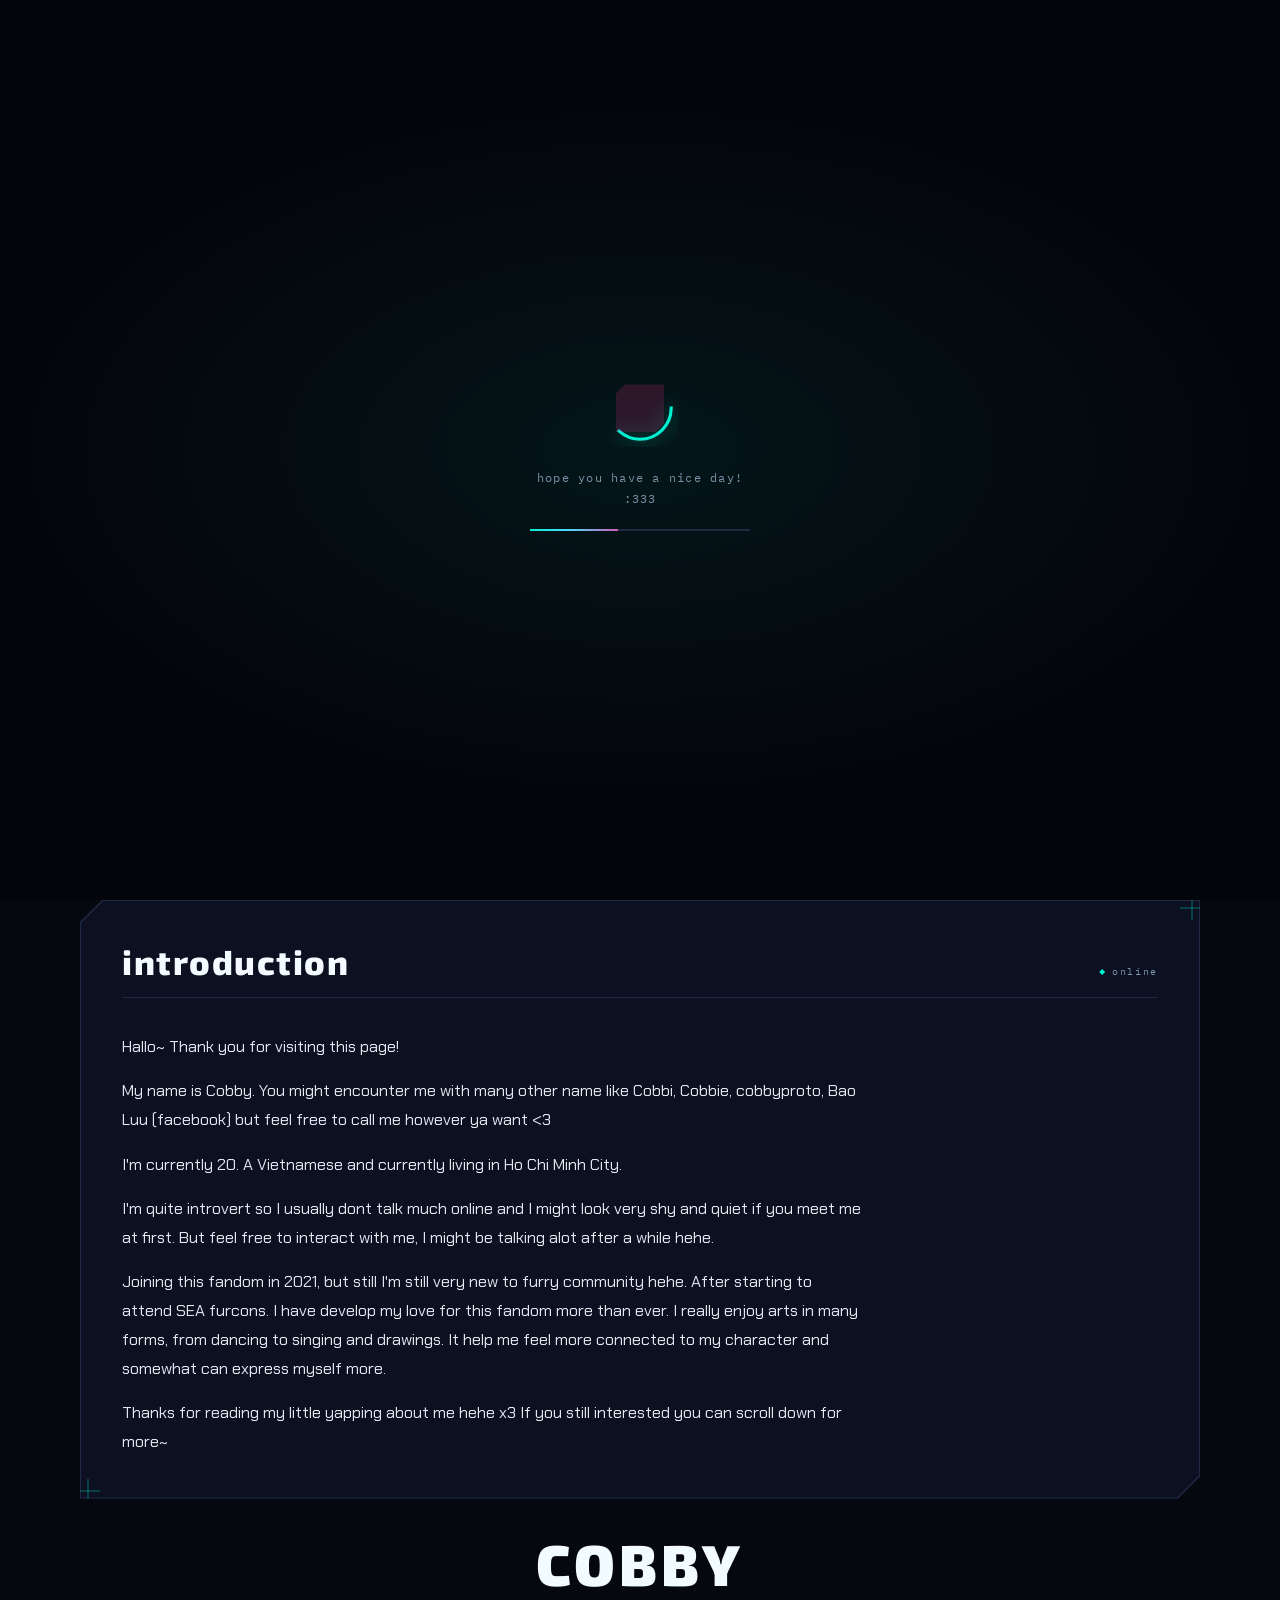
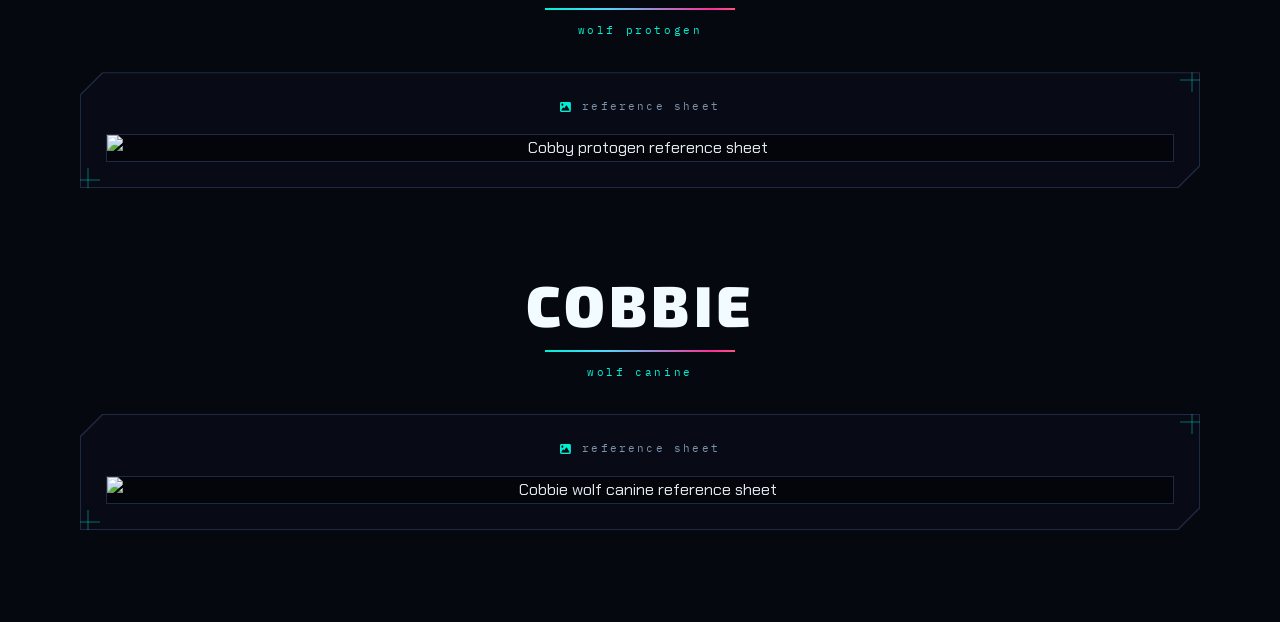
==== index.html @ 626ff36e "Remove character readout strips and animate name underline Co-Authored-By: Claude Sonnet 5 <noreply@" ====
<!DOCTYPE html>
<html lang="en">

<head>
    <meta name="referrer" content="no-referrer">
    <meta charset="UTF-8">
    <meta name="viewport" content="width=device-width, initial-scale=1.0">
    <title>Cobby's Intro Card~ :333</title>
    <meta name="description" content="Hawwwo~ Welcome to my introduction card, get to know me more through this Thank for ya time ✨">

    <!-- Open Graph Embed Meta Tags -->
    <meta property="og:title" content="Cobby's Intro Card~ :333">
    <meta property="og:description" content="Hawwwo~ Welcome to my introduction card, get to know me more through this Thank for ya time ✨">
    <meta property="og:image" content="https://iili.io/BrOsHWF.png">
    <meta property="og:type" content="website">
    <meta name="twitter:card" content="summary_large_image">
    <meta name="twitter:title" content="Cobby's Intro Card~ :333">
    <meta name="twitter:description" content="Hawwwo~ Welcome to my introduction card, get to know me more through this Thank for ya time ✨">
    <meta name="twitter:image" content="https://iili.io/BrOsHWF.png">
    <meta name="theme-color" content="#00f0d4">

    <!-- Favicon -->
    <link rel="icon" href="https://iili.io/BrOrpGj.png" type="image/png">

    <link rel="preconnect" href="https://fonts.googleapis.com">
    <link rel="preconnect" href="https://fonts.gstatic.com" crossorigin>
    <link href="https://fonts.googleapis.com/css2?family=Chakra+Petch:wght@400;500;600;700&family=Exo+2:wght@400;600;700;800;900&family=IBM+Plex+Mono:wght@400;500;600&display=swap"
        rel="stylesheet">

    <link rel="stylesheet" href="https://cdnjs.cloudflare.com/ajax/libs/font-awesome/6.4.0/css/all.min.css" media="print" onload="this.media='all'">
    <noscript><link rel="stylesheet" href="https://cdnjs.cloudflare.com/ajax/libs/font-awesome/6.4.0/css/all.min.css"></noscript>
    <link rel="stylesheet" href="./css/style.css">

    <script src="https://cdnjs.cloudflare.com/ajax/libs/gsap/3.12.2/gsap.min.js" defer></script>
    <script src="https://cdnjs.cloudflare.com/ajax/libs/gsap/3.12.2/ScrollTrigger.min.js" defer></script>
    <script src="https://cdn.jsdelivr.net/gh/studio-freight/lenis@1.0.29/bundled/lenis.min.js" defer></script>

    <link rel="dns-prefetch" href="https://i.postimg.cc">
    <link rel="dns-prefetch" href="https://iili.io">

    <link rel="preload" as="image" href="https://i.postimg.cc/nzgptKQ5/Kho-ng-Co-Tie-u-De-844-20260606005456.png" fetchpriority="high">

    <!-- The boot gate is a JS contract. Without JS, nothing may stay hidden. -->
    <noscript>
        <style>
            body.booting .hero-character-stage,
            body.booting .name-char,
            body.booting .ios-widget,
            body.booting .social-dock,
            body.booting .scroll-hint,
            body.booting .emitter {
                opacity: 1;
                visibility: visible;
            }

            .global-loader {
                display: none;
            }
        </style>
    </noscript>
</head>

<body class="lang-en booting">

    <div id="global-loader" class="global-loader">
        <div class="loader-ring">
            <svg viewBox="25 25 50 50" aria-hidden="true">
                <circle class="ring-path" cx="50" cy="50" r="20"></circle>
            </svg>
        </div>
        <p id="loader-message" class="loader-text">hewwo~ pwease wait while the site is loading~!</p>
        <div class="loader-bar" aria-hidden="true"><i></i></div>
    </div>

    <div id="special-greet-overlay" class="special-overlay hidden">
        <div class="g-blob gb1" aria-hidden="true"></div>
        <div class="g-blob gb2" aria-hidden="true"></div>
        <div id="card-anim-wrapper" class="card-animator">
            <div class="special-card hud">
                <div class="card-shine" aria-hidden="true"></div>
                <div class="special-content">
                    <i class="fas fa-fingerprint greet-icon" aria-hidden="true"></i>
                    <h3>welcome, vip</h3>
                    <p>private link detected~</p>
                    <p>opening something special just for you…</p>
                    <button id="close-greet" class="enter-btn" type="button">let me in</button>
                </div>
            </div>
        </div>
    </div>

    <div id="bg-slideshow" class="bg-slideshow" aria-hidden="true"></div>
    <div class="bg-overlay" aria-hidden="true"></div>
    <div class="projection-field" aria-hidden="true"></div>
    <div class="scan-sweep" aria-hidden="true"></div>

    <main class="main-wrapper">
        <header class="persistent-hero">
            <div class="hero-stage-container">

                <div class="hero-giant-bg">
                    <h1 class="giant-cobby-text" aria-label="Cobby">
                        <span class="name-char" aria-hidden="true">C</span><span class="name-char" aria-hidden="true">O</span><span class="name-char" aria-hidden="true">B</span><span class="name-char" aria-hidden="true">B</span><span class="name-char" aria-hidden="true">Y</span>
                    </h1>
                </div>

                <div class="hero-character-stage" role="button" tabindex="0" aria-label="Cobby — open full size"
                    onclick="openModal('https://i.postimg.cc/nzgptKQ5/Kho-ng-Co-Tie-u-De-844-20260606005456.png')">
                    <div class="emitter" aria-hidden="true">
                        <div class="emitter-cone"></div>
                        <div class="emitter-pool"></div>
                        <div class="emitter-rim"></div>
                    </div>
                    <img src="https://i.postimg.cc/nzgptKQ5/Kho-ng-Co-Tie-u-De-844-20260606005456.png"
                        alt="Cobby, a cyan and purple wolf protogen" class="hero-character-png">
                </div>

                <div class="ios-widget widget-left hud">
                    <div class="terminal-window-bar">
                        <div class="terminal-window-title">
                            <i class="fas fa-code terminal-icon" aria-hidden="true"></i>
                            <span>cobby.exe</span>
                        </div>
                        <div class="terminal-window-controls" aria-hidden="true">
                            <span class="term-control-btn term-min"><i class="fas fa-minus"></i></span>
                            <span class="term-control-btn term-max"><i class="fas fa-square"></i></span>
                            <span class="term-control-btn term-close"><i class="fas fa-xmark"></i></span>
                        </div>
                    </div>
                    <div class="terminal-window-content">
                        <p class="term-line">
                            <span class="term-prompt" aria-hidden="true">&gt;</span>
                            <span class="term-text" id="term-typed-1">20 | Male <br>🏳️‍🌈 | Vietnamese &amp; English <br>Fursuiter • Freelancer</span>
                            <span class="term-blinking-cursor" id="term-cursor-1" aria-hidden="true">█</span>
                        </p>
                    </div>
                </div>

                <div class="ios-widget widget-right hud">
                    <div class="spotify-bar-main">
                        <div class="vinyl-container">
                            <div class="vinyl-disc spinning no-art" id="spotify-vinyl">
                                <div class="vinyl-center-hole" aria-hidden="true"></div>
                                <img alt="" class="vinyl-cover" id="spotify-album-cover">
                            </div>
                        </div>

                        <div class="spotify-bar-content">
                            <div class="spotify-bar-top">
                                <div class="spotify-badge">
                                    <i class="fab fa-spotify spotify-green-icon" aria-hidden="true"></i>
                                    <span id="spotify-status-label">LISTENING TO</span>
                                </div>
                                <div class="equalizer-bars playing" id="spotify-equalizer" aria-hidden="true">
                                    <span></span><span></span><span></span><span></span>
                                </div>
                            </div>

                            <div class="spotify-track-info">
                                <div class="track-title" id="spotify-track-title">you</div>
                                <div class="track-artist" id="spotify-track-artist">hehe x3</div>
                            </div>
                        </div>
                    </div>

                    <div class="spotify-widget-footer">
                        <div class="spotify-progress-bar" role="progressbar" aria-label="track position" aria-valuemin="0" aria-valuemax="100" aria-valuenow="45">
                            <div class="spotify-progress-fill" id="spotify-progress-fill" style="width: 45%;"></div>
                        </div>
                        <div class="spotify-time">
                            <span id="spotify-current-time">1:24</span>
                            <span id="spotify-total-time">3:10</span>
                        </div>
                    </div>
                </div>

                <nav class="social-dock hud" aria-label="where to find cobby">
                    <span class="dock-label">find me</span>
                    <div class="social-links">
                        <a class="social-link sl-facebook" href="https://facebook.com/BasicallyCobby" target="_blank" rel="noopener" aria-label="Facebook">
                            <i class="fab fa-facebook-f" aria-hidden="true"></i>
                            <span class="social-tip">facebook</span>
                        </a>
                        <a class="social-link sl-x" href="https://x.com/ItsJacobUwU" target="_blank" rel="noopener" aria-label="Twitter / X">
                            <svg viewBox="0 0 24 24" fill="currentColor" aria-hidden="true">
                                <path d="M18.244 2.25h3.308l-7.227 8.26 8.502 11.24H16.17l-5.214-6.817L4.99 21.75H1.68l7.73-8.835L1.254 2.25H8.08l4.713 6.231zm-1.161 17.52h1.833L7.084 4.126H5.117z" />
                            </svg>
                            <span class="social-tip">twitter / x</span>
                        </a>
                        <a class="social-link sl-discord" href="https://discordapp.com/users/1119272682953900034" target="_blank" rel="noopener" aria-label="Discord">
                            <i class="fab fa-discord" aria-hidden="true"></i>
                            <span class="social-tip">discord</span>
                        </a>
                        <a class="social-link sl-telegram" href="http://t.me/cobbyproto" target="_blank" rel="noopener" aria-label="Telegram">
                            <i class="fab fa-telegram-plane" aria-hidden="true"></i>
                            <span class="social-tip">telegram</span>
                        </a>
                        <a class="social-link sl-bump" href="https://bumpmaps.com/p/pCcKXGLJptihL" target="_blank" rel="noopener" aria-label="Bump Maps">
                            <img src="https://static.amo.co/shared/images/app-icons/location/20250123-167x167.png" alt="" width="26" height="26">
                            <span class="social-tip">bump maps</span>
                        </a>
                        <a class="social-link sl-barq" href="https://barq.app/@cobbyproto" target="_blank" rel="noopener" aria-label="Barq">
                            <svg viewBox="0 0 408 360" fill="none" xmlns="http://www.w3.org/2000/svg" aria-hidden="true">
                                <path d="M384,47.6783738 L384,224.286416 C384,250.921324 362.438342,271.96479 336.001875,271.96479 L156.008906,271.96479 L64.5674717,330.067042 C47.9981251,342.14719 47.9981251,333.594447 47.9981251,323.799643 L47.9981251,271.96479 C21.5616577,271.96479 0,250.241284 0,224.286416 L0,47.6783738 C0,21.0434661 21.5616577,0 47.9981251,0 L335.986876,0 C363.075817,0 384,21.7235063 384,47.6783738 Z" fill="#FF6A00"></path>
                                <g transform="translate(24.500000, 98.586845)" fill="#FFFFFF">
                                    <path d="M40.7784855,35.4203822 C43.9079972,35.4203822 49.12385,29.7777778 49.12385,21.9065817 C49.12385,11.3800425 38.9766454,2.03892427 25.1309271,2.03892427 L0,2.03892427 L0,78.4748762 L32.6227884,78.4748762 C47.9384289,78.4748762 58.0856334,67.2370842 58.0856334,55.1457891 C58.0856334,43.6234961 48.9341826,35.4203822 40.7784855,35.4203822 Z M32.1012031,25.5576787 C32.1012031,29.4932767 28.7820241,31.6744515 24.3722576,31.6744515 L19.5357396,31.6744515 L19.5357396,19.6779901 L24.5145081,19.6779901 C28.8768577,19.6779901 32.1012031,21.8591649 32.1012031,25.5576787 Z M29.5406936,60.029724 L19.5357396,60.029724 L19.5357396,45.5201699 L29.6829441,45.5675867 C35.4203822,45.5675867 38.6447275,48.2703468 38.6447275,52.7275301 C38.6447275,57.7537155 34.1875442,60.029724 29.5406936,60.029724 Z"></path>
                                    <path d="M118.115357,78.4748762 L140.353857,78.4748762 L104.791224,1.0905874 L95.1656051,1.0905874 L59.6503892,78.4748762 L81.841472,78.4748762 L85.7296532,69.5605096 L114.274593,69.5605096 L118.115357,78.4748762 Z M92.1309271,54.7190375 L100.002123,36.6058033 L107.825902,54.7190375 L92.1309271,54.7190375 Z"></path>
                                    <path d="M212.56971,78.4748762 L192.085633,47.7961783 C199.577495,44.3821656 205.314933,36.4161359 205.314933,26.8853503 C205.314933,13.1818825 193.508139,2.03892427 177.007077,2.03892427 L147.987969,2.03892427 L148.082803,78.4748762 L168.377212,78.4748762 L168.377212,45.2830856 L188.813871,78.4748762 L212.56971,78.4748762 Z M168.282378,20.2944091 L176.580326,20.2944091 C180.847841,20.2944091 184.830856,23.2342534 184.830856,27.9759377 C184.830856,32.6702052 180.895258,35.7048832 176.580326,35.6574664 L168.282378,35.6100495 L168.282378,20.2944091 Z"></path>
                                    <path d="M300.765039,75.2031139 C294.600849,75.0608634 288.484076,74.3021939 283.268224,73.069356 C293.794763,65.9094126 300.480538,54.1500354 300.480538,40.3517339 C300.480538,17.4019816 282.27247,0 258.516631,0 C234.760793,0 216.552725,17.4019816 216.552725,40.3517339 C216.552725,63.1118188 234.713376,80.4189667 258.469214,80.4189667 C260.413305,80.4189667 262.309979,80.3241331 264.206653,80.0870488 C271.129512,86.5831564 279.996461,92.2731776 293.84218,93.2689314 L300.765039,75.2031139 Z M237.084218,40.2094834 C237.084218,28.4026893 246.377919,19.2986553 258.516631,19.2986553 C270.655343,19.2986553 279.949045,28.4026893 279.949045,40.2094834 C279.949045,51.9688606 270.655343,61.0254777 258.516631,61.0254777 C246.377919,61.0254777 237.084218,51.9688606 237.084218,40.2094834 Z"></path>
                                    <path d="M314.705591,51.7791932 L331.53857,51.7791932 L334.810333,2.03892427 L311.291578,2.03892427 L314.705591,51.7791932 Z M323.145789,81.1776362 C329.59448,81.1776362 335,76.3411182 335,70.2243454 C335,64.2024062 329.59448,59.0339703 323.050955,59.0339703 C316.697098,59.0339703 311.291578,63.9179052 311.291578,69.9872611 C311.291578,76.1988677 316.649682,81.1776362 323.145789,81.1776362 Z"></path>
                                </g>
                            </svg>
                            <span class="social-tip">barq</span>
                        </a>
                        <a class="social-link sl-tiktok" href="https://www.tiktok.com/@cobbyproto" target="_blank" rel="noopener" aria-label="TikTok">
                            <i class="fab fa-tiktok" aria-hidden="true"></i>
                            <span class="social-tip">tiktok</span>
                        </a>
                    </div>
                </nav>
            </div>

            <div class="scroll-hint" aria-hidden="true"><i class="fas fa-chevron-down"></i></div>
        </header>

        <div class="content-container">

            <section id="view-profile" class="view-section active">

                <div class="game-panel hud">
                    <div class="dashboard-header">
                        <h2>
                            <span lang="en">INTRODUCTION</span>
                            <span lang="vi">GIỚI THIỆU BẢN THÂN</span>
                        </h2>
                        <div class="status-indicator">
                            <span class="dot" aria-hidden="true"></span> online
                        </div>
                    </div>

                    <div class="db-info-full">
                        <div lang="en" class="bio-desc">
                            <p>Hallo~ Thank you for visiting this page!</p>
                            <p>My name is Cobby. You might encounter me with many other name like Cobbi, Cobbie, cobbyproto, Bao Luu (facebook) but feel free to call me however ya want &lt;3</p>
                            <p>I'm currently 20. A Vietnamese and currently living in Ho Chi Minh City.</p>
                            <p>I'm quite introvert so I usually dont talk much online and I might look very shy and quiet if you meet me at first. But feel free to interact with me, I might be talking alot after a while hehe.</p>
                            <p>Joining this fandom in 2021, but still I'm still very new to furry community hehe. After starting to attend SEA furcons. I have develop my love for this fandom more than ever. I really enjoy arts in many forms, from dancing to singing and drawings. It help me feel more connected to my character and somewhat can express myself more.</p>
                            <p>Thanks for reading my little yapping about me hehe x3 If you still interested you can scroll down for more~</p>
                        </div>
                        <div lang="vi" class="bio-desc">
                            <p>Chào mừng bạn tới với trang giới thiệu của mình nha~</p>
                            <p>Bạn có thể gọi mình là Cobby hoặc những cái tên khác như Cobbi, Cobbie, Cubbi, bla bla thậm chí tên facebook cũng được nè.</p>
                            <p>Mình đang 20 mà đang học tập và làm việc tại TP. Hồ Chí Minh</p>
                            <p>Mình hơi hướng nội nên thường mình sẽ khá ít nói và khi ngoài đời sẽ hơi im lặng và ngại nếu lần dầu gặp. Nhưng cứ thoải mái bắt chuyện với mình nha. Biết đâu mình sẽ nói siu nhiều sau khi than thì seo hehe.</p>
                            <p>Mình vào fandom hồi 2021, và active tới bây giờ nhưng vẫn còn nhiều thứ mới mẻ. Sau khi được đi đây đó gặp bạn bè, phần nào Cobby đã động long cái fandom nì nhiều hơn. Ngoài ra Cobby cũng rất yêu thích nghệ thuật, từ nhảy nhót, ca hát tới tranh vẽ. Vì nó 1 phần giúp Cobby kết nối với chính đứa con của mình và ngoài ra còn giúp bản thân bung lụa với những điều khum dám làm nữa x3</p>
                            <p>Cảm ơn vì đã đọc bài tâm sự mỏng nì của mình nè x3 Nếu bạn còn muốn biết rõ hơn thì có thể kéo xuống dưới nha~</p>
                        </div>
                    </div>
                </div>

                <div id="tabs-container">

                    <!-- FURSONA -->
                    <div id="tab-fursona" class="tab-content active" role="tabpanel" aria-labelledby="tab-btn-fursona">

                        <div class="showcase-title-row">
                            <h3 class="char-name">COBBY</h3>
                            <p class="char-kind">WOLF PROTOGEN</p>
                        </div>

                        <div class="refsheet-container hud">
                            <p class="refsheet-head"><i class="fas fa-image" aria-hidden="true"></i> REFERENCE SHEET</p>
                            <div class="refsheet-wrapper" role="button" tabindex="0" aria-label="Cobby reference sheet — open full size"
                                onclick="openModal('https://i.postimg.cc/BnHShPTS/Cobby-ref-(1).png')">
                                <img src="https://i.postimg.cc/BnHShPTS/Cobby-ref-(1).png" alt="Cobby protogen reference sheet" class="refsheet-image" loading="lazy" decoding="async">
                                <span class="refsheet-overlay" aria-hidden="true">
                                    <span class="refsheet-zoom-icon">
                                        <i class="fas fa-search-plus"></i>
                                        click for full size
                                    </span>
                                </span>
                            </div>
                        </div>

                        <div class="showcase-title-row">
                            <h3 class="char-name">COBBIE</h3>
                            <p class="char-kind">WOLF CANINE</p>
                        </div>

                        <div class="refsheet-container hud">
                            <p class="refsheet-head"><i class="fas fa-image" aria-hidden="true"></i> REFERENCE SHEET</p>
                            <div class="refsheet-wrapper" role="button" tabindex="0" aria-label="Cobbie reference sheet — open full size"
                                onclick="openModal('https://i.postimg.cc/SxCSZY6J/Cobbie-Refsheet-Template-(1).png')">
                                <img src="https://i.postimg.cc/SxCSZY6J/Cobbie-Refsheet-Template-(1).png" alt="Cobbie wolf canine reference sheet" class="refsheet-image" loading="lazy" decoding="async">
                                <span class="refsheet-overlay" aria-hidden="true">
                                    <span class="refsheet-zoom-icon">
                                        <i class="fas fa-search-plus"></i>
                                        click for full size
                                    </span>
                                </span>
                            </div>
                        </div>

                    </div>

                    <!-- GALLERY -->
                    <div id="tab-gallery" class="tab-content" role="tabpanel" aria-labelledby="tab-btn-gallery">
                        <div class="gallery-frame-wrap hud">
                            <iframe src="gallery/index.html" class="gallery-iframe" loading="lazy" title="Cobby's art gallery"></iframe>
                        </div>
                    </div>

                    <!-- GAMING -->
                    <div id="tab-gaming" class="tab-content" role="tabpanel" aria-labelledby="tab-btn-gaming">
                        <div class="game-panel hud">
                            <div class="dashboard-header">
                                <h2>GAME ACCOUNTS</h2>
                                <div class="status-indicator is-magenta">
                                    <span class="dot" aria-hidden="true"></span> gaming
                                </div>
                            </div>

                            <div class="game-accounts-grid">

                                <div class="game-account-row">
                                    <span class="game-icon-wrap gi-vrchat"><i class="fas fa-vr-cardboard" aria-hidden="true"></i></span>
                                    <span class="game-info">
                                        <span class="game-label">VRChat</span>
                                        <span class="game-id">JacobUwU</span>
                                    </span>
                                    <button class="copy-game-btn" type="button" onclick="copyGameUsername('JacobUwU', this)" aria-label="Copy VRChat username">
                                        <i class="far fa-copy" aria-hidden="true"></i>
                                    </button>
                                </div>

                                <div class="game-account-row">
                                    <span class="game-icon-wrap gi-riot"><i class="fas fa-chess-knight" aria-hidden="true"></i></span>
                                    <span class="game-info">
                                        <span class="game-label">League of Legends / TFT (VN)</span>
                                        <span class="game-id">Cobbi<span class="tag-hash">#GRRR</span></span>
                                    </span>
                                    <button class="copy-game-btn" type="button" onclick="copyGameUsername('Cobbi#GRRR', this)" aria-label="Copy League of Legends username">
                                        <i class="far fa-copy" aria-hidden="true"></i>
                                    </button>
                                </div>

                                <div class="game-account-row">
                                    <span class="game-icon-wrap gi-valorant"><i class="fas fa-crosshairs" aria-hidden="true"></i></span>
                                    <span class="game-info">
                                        <span class="game-label">Valorant</span>
                                        <span class="game-id">Con Cobbi Báo<span class="tag-hash">#PROOT</span></span>
                                    </span>
                                    <button class="copy-game-btn" type="button" onclick="copyGameUsername('Con Cobbi Báo#PROOT', this)" aria-label="Copy Valorant username">
                                        <i class="far fa-copy" aria-hidden="true"></i>
                                    </button>
                                </div>

                                <div class="game-account-row">
                                    <span class="game-icon-wrap gi-roblox"><i class="fas fa-cube" aria-hidden="true"></i></span>
                                    <span class="game-info">
                                        <span class="game-label">Roblox</span>
                                        <span class="game-id">CobbyProto</span>
                                    </span>
                                    <button class="copy-game-btn" type="button" onclick="copyGameUsername('CobbyProto', this)" aria-label="Copy Roblox username">
                                        <i class="far fa-copy" aria-hidden="true"></i>
                                    </button>
                                </div>

                                <div class="game-account-row">
                                    <a href="https://steamcommunity.com/id/BasicallyJacob/" target="_blank" rel="noopener" class="game-account-link">
                                        <span class="game-icon-wrap gi-steam"><i class="fab fa-steam" aria-hidden="true"></i></span>
                                        <span class="game-info">
                                            <span class="game-label">Steam</span>
                                            <span class="game-id">Cobby <i class="fas fa-external-link-alt" aria-hidden="true"></i></span>
                                        </span>
                                    </a>
                                </div>

                                <div class="game-account-row pong-easter-row">
                                    <canvas id="pong-canvas" role="img" aria-label="a tiny game of pong, playing itself"></canvas>
                                </div>
                            </div>
                        </div>
                    </div>

                    <!-- TRAVEL -->
                    <div id="tab-travel" class="tab-content" role="tabpanel" aria-labelledby="tab-btn-travel">
                        <div class="roadmap-timeline">

                            <div class="roadmap-year-divider"><span>2026</span></div>

                            <div class="roadmap-item upcoming">
                                <div class="roadmap-marker" aria-hidden="true"><i class="fas fa-map-marker-alt"></i></div>
                                <div class="roadmap-content">
                                    <div class="event-header">
                                        <h4 class="event-name">FURUM 2026</h4>
                                        <span class="event-tag">Planned</span>
                                    </div>
                                    <p class="event-meta">
                                        <i class="far fa-calendar-alt" aria-hidden="true"></i> 11-13 Dec 2026
                                        <span class="meta-separator" aria-hidden="true">·</span>
                                        <i class="fas fa-map-marker-alt" aria-hidden="true"></i> Petaling Jaya, Malaysia
                                        <img src="https://flagcdn.com/w20/my.png" alt="" class="flag">
                                    </p>
                                </div>
                            </div>

                            <div class="roadmap-item upcoming">
                                <div class="roadmap-marker" aria-hidden="true"><i class="fas fa-map-marker-alt"></i></div>
                                <div class="roadmap-content">
                                    <div class="event-header">
                                        <h4 class="event-name">FurGIV 2026</h4>
                                        <span class="event-tag">Planned</span>
                                    </div>
                                    <p class="event-meta">
                                        <i class="far fa-calendar-alt" aria-hidden="true"></i> 19 Sep 2026
                                        <span class="meta-separator" aria-hidden="true">·</span>
                                        <i class="fas fa-map-marker-alt" aria-hidden="true"></i> Hanoi, Vietnam
                                        <img src="https://flagcdn.com/w20/vn.png" alt="" class="flag">
                                    </p>
                                </div>
                            </div>

                            <div class="roadmap-item upcoming">
                                <div class="roadmap-marker" aria-hidden="true"><i class="fas fa-map-marker-alt"></i></div>
                                <div class="roadmap-content">
                                    <div class="event-header">
                                        <h4 class="event-name">FUVE 2026</h4>
                                        <span class="event-tag tag-next">Going next</span>
                                    </div>
                                    <p class="event-meta">
                                        <i class="far fa-calendar-alt" aria-hidden="true"></i> 15 Aug 2026
                                        <span class="meta-separator" aria-hidden="true">·</span>
                                        <i class="fas fa-map-marker-alt" aria-hidden="true"></i> Ho Chi Minh City, Vietnam
                                        <img src="https://flagcdn.com/w20/vn.png" alt="" class="flag">
                                    </p>
                                </div>
                            </div>

                            <div class="roadmap-item past left-side">
                                <div class="roadmap-marker" aria-hidden="true"><i class="fas fa-map-marker-alt"></i></div>
                                <div class="roadmap-content">
                                    <div class="event-header">
                                        <h4 class="event-name">SiamPaws 2026</h4>
                                    </div>
                                    <p class="event-meta">
                                        <i class="far fa-calendar-alt" aria-hidden="true"></i> 6-7 Jun 2026
                                        <span class="meta-separator" aria-hidden="true">·</span>
                                        <i class="fas fa-map-marker-alt" aria-hidden="true"></i> Bangkok, Thailand
                                        <img src="https://flagcdn.com/w20/th.png" alt="" class="flag">
                                    </p>
                                    <img src="https://i.postimg.cc/dkd4Bw7k/photo-2026-06-21-12-47-49.jpg" class="event-photo" alt="Cobby at SiamPaws 2026" loading="lazy" decoding="async">
                                </div>
                            </div>

                            <div class="roadmap-year-divider"><span>2025</span></div>

                            <div class="roadmap-item past right-side">
                                <div class="roadmap-marker" aria-hidden="true"><i class="fas fa-map-marker-alt"></i></div>
                                <div class="roadmap-content">
                                    <div class="event-header">
                                        <h4 class="event-name">FurGIV 2025</h4>
                                    </div>
                                    <p class="event-meta">
                                        <i class="far fa-calendar-alt" aria-hidden="true"></i> 20 Sep 2025
                                        <span class="meta-separator" aria-hidden="true">·</span>
                                        <i class="fas fa-map-marker-alt" aria-hidden="true"></i> Hanoi, Vietnam
                                        <img src="https://flagcdn.com/w20/vn.png" alt="" class="flag">
                                    </p>
                                    <img src="https://i.postimg.cc/jwNZXtWL/MAY3730.jpg" class="event-photo" alt="Cobby at FurGIV 2025" loading="lazy" decoding="async">
                                </div>
                            </div>

                            <div class="roadmap-item past left-side">
                                <div class="roadmap-marker" aria-hidden="true"><i class="fas fa-map-marker-alt"></i></div>
                                <div class="roadmap-content">
                                    <div class="event-header">
                                        <h4 class="event-name">FUVE 2025</h4>
                                    </div>
                                    <p class="event-meta">
                                        <i class="far fa-calendar-alt" aria-hidden="true"></i> 2 Aug 2025
                                        <span class="meta-separator" aria-hidden="true">·</span>
                                        <i class="fas fa-map-marker-alt" aria-hidden="true"></i> Ho Chi Minh City, Vietnam
                                        <img src="https://flagcdn.com/w20/vn.png" alt="" class="flag">
                                    </p>
                                    <img src="https://i.postimg.cc/V60pL867/FB-IMG-1754213814117.jpg" class="event-photo" alt="Cobby at FUVE 2025" loading="lazy" decoding="async">
                                </div>
                            </div>

                            <div class="roadmap-item past right-side">
                                <div class="roadmap-marker" aria-hidden="true"><i class="fas fa-map-marker-alt"></i></div>
                                <div class="roadmap-content">
                                    <div class="event-header">
                                        <h4 class="event-name">Thaitails 2025</h4>
                                    </div>
                                    <p class="event-meta">
                                        <i class="far fa-calendar-alt" aria-hidden="true"></i> 22-23 Mar 2025
                                        <span class="meta-separator" aria-hidden="true">·</span>
                                        <i class="fas fa-map-marker-alt" aria-hidden="true"></i> Nothaburi, Thailand
                                        <img src="https://flagcdn.com/w20/th.png" alt="" class="flag">
                                    </p>
                                    <img src="https://i.postimg.cc/YGgb3M44/FB-IMG-1743880859480.jpg" class="event-photo" alt="Cobby at Thaitails 2025" loading="lazy" decoding="async">
                                </div>
                            </div>

                            <div class="roadmap-year-divider"><span>2024</span></div>

                            <div class="roadmap-item past left-side">
                                <div class="roadmap-marker" aria-hidden="true"><i class="fas fa-map-marker-alt"></i></div>
                                <div class="roadmap-content">
                                    <div class="event-header">
                                        <h4 class="event-name">FUVE 2024</h4>
                                    </div>
                                    <p class="event-meta">
                                        <i class="far fa-calendar-alt" aria-hidden="true"></i> 18 Aug 2024
                                        <span class="meta-separator" aria-hidden="true">·</span>
                                        <i class="fas fa-map-marker-alt" aria-hidden="true"></i> Ho Chi Minh City, Vietnam
                                        <img src="https://flagcdn.com/w20/vn.png" alt="" class="flag">
                                    </p>
                                    <img src="https://i.postimg.cc/0MmcfP6w/132.jpg" class="event-photo" alt="Cobby at FUVE 2024" loading="lazy" decoding="async">
                                </div>
                            </div>

                            <div class="roadmap-year-divider"><span>2023</span></div>

                            <div class="roadmap-item past right-side">
                                <div class="roadmap-marker" aria-hidden="true"><i class="fas fa-map-marker-alt"></i></div>
                                <div class="roadmap-content">
                                    <div class="event-header">
                                        <h4 class="event-name">FUVE 2023</h4>
                                    </div>
                                    <p class="event-meta">
                                        <i class="far fa-calendar-alt" aria-hidden="true"></i> 15 Oct 2023
                                        <span class="meta-separator" aria-hidden="true">·</span>
                                        <i class="fas fa-map-marker-alt" aria-hidden="true"></i> Ho Chi Minh City, Vietnam
                                        <img src="https://flagcdn.com/w20/vn.png" alt="" class="flag">
                                    </p>
                                </div>
                            </div>

                        </div>
                    </div>
                </div>

            </section>
        </div>
    </main>

    <nav class="dock hud" id="tab-dock" aria-label="card sections">
        <div class="dock-rail" role="tablist">
            <button class="dock-btn active" type="button" role="tab" id="tab-btn-fursona" aria-controls="tab-fursona" aria-selected="true" onclick="switchTab('fursona')">
                <i class="fas fa-paw" aria-hidden="true"></i> Fursona
            </button>
            <button class="dock-btn" type="button" role="tab" id="tab-btn-gallery" aria-controls="tab-gallery" aria-selected="false" tabindex="-1" onclick="switchTab('gallery')">
                <i class="fas fa-image" aria-hidden="true"></i> Gallery
            </button>
            <button class="dock-btn" type="button" role="tab" id="tab-btn-gaming" aria-controls="tab-gaming" aria-selected="false" tabindex="-1" onclick="switchTab('gaming')">
                <i class="fas fa-gamepad" aria-hidden="true"></i> Gaming
            </button>
            <button class="dock-btn" type="button" role="tab" id="tab-btn-travel" aria-controls="tab-travel" aria-selected="false" tabindex="-1" onclick="switchTab('travel')">
                <i class="fas fa-plane" aria-hidden="true"></i> Travel Plan
            </button>
        </div>
    </nav>

    <div class="modal" id="artModal" onclick="closeModal()" role="dialog" aria-modal="true" aria-labelledby="modal-hint">
        <p class="sr-only" id="modal-hint">artwork preview — click anywhere or press escape to close</p>
        <div class="modal-loader" aria-hidden="true"><i class="fas fa-spinner fa-spin"></i></div>
        <img id="modalImg" src="" alt="Artwork preview">
    </div>

    <button class="lang-chip hud" type="button" id="lang-toggle" onclick="toggleLang()" aria-label="Switch language to Vietnamese">
        <span class="lang-flag" aria-hidden="true">
            <span class="lang-btn" id="lang-btn">
                <span class="lang-face lang-front"><img src="https://flagcdn.com/w80/us.png" alt="" width="30" height="30"></span>
                <span class="lang-face lang-back"><img src="https://flagcdn.com/w80/vn.png" alt="" width="30" height="30"></span>
            </span>
        </span>
        <span class="lang-code" id="lang-code">en</span>
    </button>

    <script src="./js/main.js"></script>
</body>

</html>
---- css/style.css ----
@charset "UTF-8";
/* =============================================================================
   COBBY — Protogen Technical Dossier
   A holographic projection surface. Panels are lit, not lifted: no drop
   shadows, no glass, no gradient text. The only elevation is a 1px edge.
   ========================================================================== */

/* -----------------------------------------------------------------------------
   0. Registered properties
   -------------------------------------------------------------------------- */
@property --aberr {
    syntax: "<length>";
    inherits: true;
    initial-value: 0.03em;
}

/* -----------------------------------------------------------------------------
   1. Tokens
   -------------------------------------------------------------------------- */
:root {
    color-scheme: dark;

    /* Typefaces — Exo 2 / Chakra Petch / IBM Plex Mono all ship a vietnamese subset */
    --display: "Exo 2", "Segoe UI", system-ui, sans-serif;
    --ui: "Chakra Petch", "Segoe UI", system-ui, sans-serif;
    --mono: "IBM Plex Mono", ui-monospace, "Cascadia Mono", monospace;

    /* Ground and surfaces */
    --void: #06080f;
    --void-deep: #04050b;
    --surface: #0c1020;
    --surface-sunk: #080b16;
    --surface-raised: #121a2e;

    /* Edges — the only elevation declaration in the system */
    --edge: #1e2a44;
    --edge-soft: #16203a;
    --edge-lit: rgba(0, 240, 212, 0.5);

    /* Holographic palette */
    --holo-1: #00f0d4;          /* cyan-mint — primary */
    --holo-2: #ff2d95;          /* iridescent magenta — secondary */
    --holo-3: #ffc940;          /* warm gold — tertiary */
    --holo-1-rgb: 0, 240, 212;
    --holo-2-rgb: 255, 45, 149;
    --holo-3-rgb: 255, 201, 64;

    /* Multi-stop holographic gradient — the shimmer material */
    --holo: linear-gradient(100deg,
            #00f0d4 0%, #4fd8ff 16%, #ff2d95 44%, #ffc940 70%, #00f0d4 100%);

    /* Text.
       --muted is lifted off the brief's #6b7a90 because that value lands at
       4.38:1 on --surface and fails the 4.5:1 body-text floor. #6b7a90 survives
       as --faint, for large text and non-essential chrome where 3:1 applies. */
    --text: #e0e8f0;
    --text-bright: #f2fbff;
    --muted: #7b93a8;
    --faint: #6b7a90;

    /* Chamfers */
    --c-xs: 6px;
    --c-sm: 10px;
    --c-md: 14px;
    --c-lg: 22px;

    /* Rhythm */
    --gap-1: 6px;
    --gap-2: 12px;
    --gap-3: 20px;
    --gap-4: 32px;
    --gap-5: 52px;
    --gap-6: 84px;

    --dock-h: 92px;
    --ease-out: cubic-bezier(0.16, 1, 0.3, 1);
}

/* -----------------------------------------------------------------------------
   2. Reset
   -------------------------------------------------------------------------- */
*,
*::before,
*::after {
    margin: 0;
    padding: 0;
    box-sizing: border-box;
}

html {
    -webkit-text-size-adjust: 100%;
    /* Lenis drives the scroll position frame by frame. A native smooth-scroll
       animation layered underneath it makes every gesture land late. */
    scroll-behavior: auto;
}

body {
    font-family: var(--ui);
    font-size: 1rem;
    font-weight: 400;
    line-height: 1.65;
    color: var(--text);
    background-color: var(--void);
    overflow-x: hidden;
    min-height: 100vh;
    position: relative;
    caret-color: var(--holo-1);
    -webkit-font-smoothing: antialiased;
    text-rendering: optimizeLegibility;
}

img,
svg,
canvas {
    display: block;
    max-width: 100%;
}

button {
    font: inherit;
    color: inherit;
    background: none;
    border: none;
    cursor: pointer;
}

a {
    color: var(--holo-1);
    text-decoration: none;
    text-underline-offset: 0.22em;
    transition: color 0.22s ease;
}

a:hover {
    color: var(--text-bright);
}

ul,
ol {
    list-style: none;
}

/* -----------------------------------------------------------------------------
   3. Browser surfaces — the parts nobody drew still ship with the design
   -------------------------------------------------------------------------- */
::selection {
    background: rgba(var(--holo-2-rgb), 0.34);
    color: var(--text-bright);
}

:focus-visible {
    outline: 2px solid var(--holo-1);
    outline-offset: 3px;
    border-radius: 2px;
}

html {
    scrollbar-color: rgba(var(--holo-1-rgb), 0.42) var(--void-deep);
    scrollbar-width: thin;
}

::-webkit-scrollbar {
    width: 11px;
    height: 11px;
}

::-webkit-scrollbar-track {
    background: var(--void-deep);
}

::-webkit-scrollbar-thumb {
    background: linear-gradient(180deg, rgba(var(--holo-1-rgb), 0.5), rgba(var(--holo-2-rgb), 0.4));
    border: 3px solid var(--void-deep);
    border-radius: 8px;
}

::-webkit-scrollbar-thumb:hover {
    background: linear-gradient(180deg, rgba(var(--holo-1-rgb), 0.85), rgba(var(--holo-2-rgb), 0.7));
}

/* -----------------------------------------------------------------------------
   4. Type primitives
   -------------------------------------------------------------------------- */
h1,
h2,
h3,
h4 {
    font-family: var(--display);
    font-weight: 700;
    line-height: 1.14;
    color: var(--text-bright);
    text-wrap: balance;
}

.sr-only {
    position: absolute;
    width: 1px;
    height: 1px;
    padding: 0;
    margin: -1px;
    overflow: hidden;
    clip: rect(0 0 0 0);
    clip-path: inset(50%);
    white-space: nowrap;
}

/* -----------------------------------------------------------------------------
   5. Background stack — slideshow, scrim, projection raster, scan sweep
   -------------------------------------------------------------------------- */
.bg-slideshow {
    position: fixed;
    inset: 0;
    z-index: -4;
    overflow: hidden;
    background-color: var(--void);
}

.bg-slide {
    position: absolute;
    inset: 0;
    width: 100%;
    height: 100%;
    object-fit: cover;
    opacity: 0;
    filter: saturate(0.55) contrast(1.05);
    transition: opacity 2.4s ease;
    will-change: opacity;
}

.bg-slide.loaded.active {
    opacity: 0.32;
}

.bg-overlay {
    position: fixed;
    inset: 0;
    z-index: -3;
    pointer-events: none;
    background:
        linear-gradient(180deg,
            rgba(6, 8, 15, 0) 0%,
            rgba(6, 8, 15, 0) 22%,
            rgba(6, 8, 15, 0.72) 55%,
            rgba(4, 5, 11, 0.98) 100%),
        radial-gradient(ellipse 120% 78% at 50% 8%, rgba(var(--holo-1-rgb), 0.07), transparent 62%),
        radial-gradient(ellipse 90% 70% at 82% 92%, rgba(var(--holo-2-rgb), 0.06), transparent 66%);
}

/* The projector's raster. This is not decorative graph paper: the page is a
   holographic projection surface and this is its scan lattice, masked to a pool
   of light around the stage and swept once by the scan bar below. */
.projection-field {
    position: fixed;
    inset: 0;
    z-index: -2;
    pointer-events: none;
    background-image:
        repeating-linear-gradient(0deg, rgba(var(--holo-1-rgb), 0.055) 0 1px, transparent 1px 72px),
        repeating-linear-gradient(90deg, rgba(var(--holo-1-rgb), 0.045) 0 1px, transparent 1px 72px),
        repeating-linear-gradient(0deg, rgba(var(--holo-1-rgb), 0.022) 0 1px, transparent 1px 18px),
        repeating-linear-gradient(90deg, rgba(var(--holo-1-rgb), 0.018) 0 1px, transparent 1px 18px);
    -webkit-mask-image: radial-gradient(ellipse 82% 64% at 50% 40%, #000 0%, rgba(0, 0, 0, 0.5) 46%, transparent 80%);
    mask-image: radial-gradient(ellipse 82% 64% at 50% 40%, #000 0%, rgba(0, 0, 0, 0.5) 46%, transparent 80%);
}

.scan-sweep {
    position: fixed;
    top: 0;
    left: 0;
    right: 0;
    height: 190px;
    z-index: -1;
    pointer-events: none;
    background: linear-gradient(180deg,
            transparent 0%,
            rgba(var(--holo-1-rgb), 0.035) 42%,
            rgba(var(--holo-1-rgb), 0.085) 50%,
            rgba(var(--holo-1-rgb), 0.035) 58%,
            transparent 100%);
    animation: scan-sweep 13s linear infinite;
}

@keyframes scan-sweep {
    0% {
        transform: translateY(-190px);
    }

    100% {
        transform: translateY(calc(100vh + 190px));
    }
}

/* -----------------------------------------------------------------------------
   6. HUD panel system
   Chamfered top-left and bottom-right. The element's own background IS the 1px
   edge; ::before lays the face inset by 1px under the same clip, which is the
   only way to get a hairline that actually follows the chamfer diagonal.
   isolation: isolate keeps that negative-z face inside the panel.
   -------------------------------------------------------------------------- */
.hud {
    --c: var(--c-lg);
    --face: var(--surface);
    position: relative;
    isolation: isolate;
    background: var(--edge);
    clip-path: polygon(var(--c) 0,
            100% 0,
            100% calc(100% - var(--c)),
            calc(100% - var(--c)) 100%,
            0 100%,
            0 var(--c));
    transition: background-color 0.35s ease;
}

.hud::before {
    content: "";
    position: absolute;
    inset: 1px;
    z-index: -1;
    clip-path: polygon(var(--c) 0,
            100% 0,
            100% calc(100% - var(--c)),
            calc(100% - var(--c)) 100%,
            0 100%,
            0 var(--c));
    background: var(--face);
}

/* Registration brackets, drawn only at the two square corners — the chamfered
   corners carry the shape instead. */
.hud::after {
    content: "";
    position: absolute;
    inset: 0;
    z-index: 3;
    pointer-events: none;
    --arm: 20px;
    --w: 2px;
    --br: rgba(var(--holo-1-rgb), 0.3);
    background-repeat: no-repeat;
    background-image:
        linear-gradient(var(--br), var(--br)),
        linear-gradient(var(--br), var(--br)),
        linear-gradient(var(--br), var(--br)),
        linear-gradient(var(--br), var(--br));
    background-size:
        var(--arm) var(--w),
        var(--w) var(--arm),
        var(--arm) var(--w),
        var(--w) var(--arm);
    background-position:
        100% 7px,
        calc(100% - 7px) 0,
        0 calc(100% - 7px),
        7px 100%;
    opacity: 0.72;
    transition: opacity 0.35s ease, filter 0.35s ease;
}

.hud:hover,
.hud:focus-within {
    background: var(--edge-lit);
}

.hud:hover::after,
.hud:focus-within::after {
    --br: var(--holo-1);
    opacity: 1;
    filter: drop-shadow(0 0 7px rgba(var(--holo-1-rgb), 0.55));
}

/* -----------------------------------------------------------------------------
   7. Boot loader
   -------------------------------------------------------------------------- */
.global-loader {
    position: fixed;
    inset: 0;
    z-index: 9999;
    display: flex;
    flex-direction: column;
    align-items: center;
    justify-content: center;
    gap: var(--gap-3);
    background:
        radial-gradient(ellipse 70% 55% at 50% 50%, rgba(var(--holo-1-rgb), 0.07), transparent 70%),
        var(--void-deep);
    transition: opacity 0.7s ease, visibility 0.7s ease;
}

.global-loader.hidden {
    opacity: 0;
    visibility: hidden;
    pointer-events: none;
}

/* Added by main.js once the 0.7s fade has run. `visibility: hidden` stops the
   loader being painted but does not stop its five decorative animations, so
   without this they tick on the main thread for the whole life of the page. */
.global-loader.retired {
    display: none;
}

.loader-ring {
    position: relative;
    width: 78px;
    height: 78px;
}

.loader-ring svg {
    width: 100%;
    height: 100%;
    animation: loader-spin 2.6s linear infinite;
}

.loader-ring .ring-path {
    fill: none;
    stroke: var(--holo-1);
    stroke-width: 2;
    stroke-linecap: square;
    stroke-dasharray: 46 154;
    filter: drop-shadow(0 0 6px rgba(var(--holo-1-rgb), 0.6));
}

.loader-ring::after {
    content: "";
    position: absolute;
    inset: 15px;
    clip-path: polygon(9px 0, 100% 0, 100% calc(100% - 9px), calc(100% - 9px) 100%, 0 100%, 0 9px);
    background: rgba(var(--holo-2-rgb), 0.16);
    animation: loader-pulse 1.6s ease-in-out infinite;
}

@keyframes loader-spin {
    to {
        transform: rotate(360deg);
    }
}

@keyframes loader-pulse {

    0%,
    100% {
        opacity: 0.35;
    }

    50% {
        opacity: 1;
    }
}

.loader-text {
    font-family: var(--mono);
    font-size: 0.78rem;
    letter-spacing: 0.1em;
    color: var(--muted);
    text-align: center;
    max-width: min(34ch, 84vw);
}

.loader-bar {
    width: min(220px, 60vw);
    height: 2px;
    background: var(--edge);
    overflow: hidden;
}

.loader-bar i {
    display: block;
    height: 100%;
    width: 40%;
    background: var(--holo);
    background-size: 280% 100%;
    animation: holo-shift 1.5s linear infinite, loader-slide 1.9s var(--ease-out) infinite;
}

@keyframes loader-slide {
    0% {
        transform: translateX(-100%);
    }

    100% {
        transform: translateX(320%);
    }
}

/* -----------------------------------------------------------------------------
   8. Hero — the projection stage
   -------------------------------------------------------------------------- */
.persistent-hero {
    position: relative;
    min-height: 100vh;
    min-height: 100svh;
    width: 100%;
    display: flex;
    flex-direction: column;
    align-items: center;
    justify-content: center;
    padding: var(--gap-4) 0 var(--gap-5);
    overflow: hidden;
}

.hero-stage-container {
    position: relative;
    width: min(94%, 1360px);
    height: clamp(560px, 80vh, 860px);
    display: flex;
    align-items: center;
    justify-content: center;
    z-index: 5;
}

/* Giant display word, set behind the character. Solid fill — the colour lives
   in the misregistered channels, not in a gradient. */
.hero-giant-bg {
    position: absolute;
    top: 15%;
    left: 50%;
    transform: translate(-50%, -50%);
    width: 100%;
    z-index: 1;
    pointer-events: none;
    user-select: none;
    text-align: center;
}

.giant-cobby-text {
    --aberr: 0.03em;
    font-family: var(--display);
    font-weight: 900;
    font-size: clamp(4.5rem, 19vw, 17rem);
    line-height: 0.94;
    letter-spacing: 0.015em;
    text-transform: uppercase;
    white-space: nowrap;
    color: var(--text-bright);
    text-shadow:
        calc(var(--aberr) * -1) 0 0 rgba(var(--holo-2-rgb), 0.62),
        var(--aberr) 0 0 rgba(var(--holo-1-rgb), 0.62),
        0 0 60px rgba(var(--holo-1-rgb), 0.16);
}

/* Held until the boot gate lifts, so the channels pull back together as the
   letters resolve — not three seconds earlier, behind the loader. */
body:not(.booting) .giant-cobby-text {
    animation: aberration-settle 1.5s var(--ease-out) 0.35s both;
}

.name-char {
    display: inline-block;
    will-change: transform;
}

@keyframes aberration-settle {
    0% {
        --aberr: 0.16em;
    }

    60% {
        --aberr: 0.018em;
    }

    100% {
        --aberr: 0.03em;
    }
}

/* Character on its emitter pool */
.hero-character-stage {
    position: relative;
    z-index: 6;
    height: 100%;
    display: flex;
    align-items: flex-end;
    justify-content: center;
    padding-bottom: 4%;
    cursor: pointer;
}

.hero-character-png {
    position: relative;
    z-index: 1;
    max-height: clamp(380px, 66vh, 720px);
    height: 100%;
    width: auto;
    object-fit: contain;
    filter: drop-shadow(0 26px 44px rgba(0, 0, 0, 0.62));
}

/* Emitter: a cone of light, a pool on the floor, and the base-plate rim.
   The stage is the stacking context, so z-index 0 here sits under the
   character (z-index 1) and over the display word behind it. */
.emitter {
    position: absolute;
    left: 50%;
    bottom: 3%;
    transform: translateX(-50%);
    width: min(720px, 86vw);
    height: 150px;
    z-index: 0;
    pointer-events: none;
}

.emitter-pool {
    position: absolute;
    inset: auto 0 0 0;
    height: 92px;
    background: radial-gradient(ellipse 50% 50% at 50% 50%,
            rgba(var(--holo-1-rgb), 0.34) 0%,
            rgba(var(--holo-1-rgb), 0.13) 42%,
            rgba(var(--holo-2-rgb), 0.06) 62%,
            transparent 76%);
}

.emitter-rim {
    position: absolute;
    left: 13%;
    right: 13%;
    bottom: 34px;
    height: 46px;
    border: 1px solid rgba(var(--holo-1-rgb), 0.42);
    border-radius: 50%;
    box-shadow: inset 0 0 22px rgba(var(--holo-1-rgb), 0.2);
}

.emitter-cone {
    position: absolute;
    left: 50%;
    bottom: 40px;
    transform: translateX(-50%);
    width: 62%;
    height: 340px;
    clip-path: polygon(40% 0, 60% 0, 100% 100%, 0 100%);
    background: linear-gradient(180deg,
            transparent 0%,
            rgba(var(--holo-1-rgb), 0.035) 55%,
            rgba(var(--holo-1-rgb), 0.1) 100%);
    /* Elliptical mask fades the trapezoid to transparent well before its
       bottom corners and side edges, so nothing hard bleeds past the pool. */
    -webkit-mask-image: radial-gradient(ellipse 62% 74% at 50% 26%, #000 0%, transparent 72%);
    mask-image: radial-gradient(ellipse 62% 74% at 50% 26%, #000 0%, transparent 72%);
}

/* -----------------------------------------------------------------------------
   9. Hero instruments — terminal readout and live music panel
   -------------------------------------------------------------------------- */
.ios-widget {
    position: absolute;
    z-index: 10;
    --c: var(--c-md);
    --face: var(--surface-sunk);
}

.widget-left {
    top: 33%;
    left: 0;
    width: clamp(232px, 20vw, 296px);
}

.widget-right {
    bottom: 17%;
    right: 0;
    width: clamp(268px, 22vw, 330px);
}

/* Terminal */
.terminal-window-bar {
    display: flex;
    align-items: center;
    justify-content: space-between;
    gap: var(--gap-2);
    padding: 9px 12px;
    background: linear-gradient(180deg, rgba(var(--holo-1-rgb), 0.1), rgba(var(--holo-1-rgb), 0.02));
    border-bottom: 1px solid var(--edge);
}

.terminal-window-title {
    display: flex;
    align-items: center;
    gap: 7px;
    font-family: var(--mono);
    font-size: 0.72rem;
    letter-spacing: 0.06em;
    color: var(--holo-1);
}

.terminal-icon {
    font-size: 0.68rem;
    opacity: 0.85;
}

.terminal-window-controls {
    display: flex;
    align-items: center;
    gap: 7px;
}

.term-control-btn {
    display: grid;
    place-items: center;
    width: 15px;
    height: 15px;
    font-size: 0.54rem;
    color: var(--faint);
    border: 1px solid var(--edge);
    clip-path: polygon(4px 0, 100% 0, 100% calc(100% - 4px), calc(100% - 4px) 100%, 0 100%, 0 4px);
    transition: color 0.2s ease, border-color 0.2s ease;
}

.term-min:hover {
    color: var(--holo-3);
    border-color: rgba(var(--holo-3-rgb), 0.55);
}

.term-max:hover {
    color: var(--holo-1);
    border-color: rgba(var(--holo-1-rgb), 0.55);
}

.term-close:hover {
    color: var(--holo-2);
    border-color: rgba(var(--holo-2-rgb), 0.55);
}

.terminal-window-content {
    padding: 14px 14px 16px;
}

.term-line {
    display: flex;
    align-items: flex-start;
    gap: 8px;
    font-family: var(--mono);
    font-size: 0.74rem;
    line-height: 1.85;
    color: var(--text);
}

.term-prompt {
    color: var(--holo-2);
    flex: none;
}

.term-text {
    color: var(--muted);
}

.term-blinking-cursor {
    color: var(--holo-1);
    animation: caret-blink 1.15s steps(1) infinite;
}

@keyframes caret-blink {

    0%,
    49% {
        opacity: 1;
    }

    50%,
    100% {
        opacity: 0;
    }
}

/* Spotify / live music */
.spotify-bar-main {
    display: flex;
    align-items: center;
    gap: 12px;
    padding: 12px 14px 10px;
}

.vinyl-container {
    flex: none;
}

.vinyl-disc {
    position: relative;
    width: 54px;
    height: 54px;
    border-radius: 50%;
    background:
        repeating-radial-gradient(circle at 50% 50%, #0d1220 0 2px, #161d31 2px 3px);
    display: grid;
    place-items: center;
    clip-path: none;
    animation: disc-spin 6.5s linear infinite;
    animation-play-state: paused;
}

.vinyl-disc.spinning {
    animation-play-state: running;
}

/* Artwork is a courtesy, not a guarantee: Lanyard can hand back a URL that has
   since expired, and the curated fallback pool ships none at all. With nothing
   to show, the record gets a blank holographic label instead of a broken-image
   glyph. Both faces share one grid cell so the swap cannot move anything. */
.vinyl-disc::before {
    content: "";
    grid-area: 1 / 1;
    width: 30px;
    height: 30px;
    border-radius: 50%;
    opacity: 0;
    background: radial-gradient(circle at 50% 50%,
            rgba(var(--holo-2-rgb), 0.5) 0%,
            rgba(var(--holo-1-rgb), 0.2) 56%,
            rgba(var(--holo-1-rgb), 0.06) 78%,
            transparent 100%),
        var(--surface-raised);
    box-shadow: inset 0 0 0 1px rgba(var(--holo-1-rgb), 0.32);
    transition: opacity 0.3s ease;
}

.vinyl-disc.no-art::before {
    opacity: 1;
}

.vinyl-cover {
    grid-area: 1 / 1;
    width: 30px;
    height: 30px;
    border-radius: 50%;
    object-fit: cover;
    border: 1px solid rgba(var(--holo-1-rgb), 0.35);
}

.vinyl-disc.no-art .vinyl-cover {
    visibility: hidden;
}

.vinyl-center-hole {
    position: absolute;
    width: 5px;
    height: 5px;
    border-radius: 50%;
    background: var(--void-deep);
    z-index: 2;
}

@keyframes disc-spin {
    to {
        transform: rotate(360deg);
    }
}

.spotify-bar-content {
    min-width: 0;
    flex: 1;
}

.spotify-bar-top {
    display: flex;
    align-items: center;
    justify-content: space-between;
    gap: 8px;
    margin-bottom: 3px;
}

.spotify-badge {
    display: flex;
    align-items: center;
    gap: 5px;
    font-family: var(--mono);
    font-size: 0.58rem;
    letter-spacing: 0.13em;
    color: var(--muted);
    text-transform: uppercase;
}

.spotify-green-icon {
    color: #1ed760;
    font-size: 0.7rem;
}

.equalizer-bars {
    display: flex;
    align-items: flex-end;
    gap: 2px;
    height: 11px;
}

.equalizer-bars span {
    width: 2px;
    height: 100%;
    background: var(--holo-1);
    transform-origin: bottom;
    transform: scaleY(0.22);
}

.equalizer-bars.playing span {
    animation: eq-bounce 1s ease-in-out infinite;
}

.equalizer-bars.playing span:nth-child(2) {
    animation-delay: 0.18s;
    background: var(--holo-2);
}

.equalizer-bars.playing span:nth-child(3) {
    animation-delay: 0.36s;
}

.equalizer-bars.playing span:nth-child(4) {
    animation-delay: 0.54s;
    background: var(--holo-3);
}

@keyframes eq-bounce {

    0%,
    100% {
        transform: scaleY(0.2);
    }

    50% {
        transform: scaleY(1);
    }
}

.spotify-track-info {
    min-width: 0;
}

.track-title {
    font-family: var(--display);
    font-weight: 700;
    font-size: 0.94rem;
    line-height: 1.25;
    color: var(--text-bright);
    white-space: nowrap;
    overflow: hidden;
    text-overflow: ellipsis;
}

.track-artist {
    font-size: 0.76rem;
    color: var(--muted);
    white-space: nowrap;
    overflow: hidden;
    text-overflow: ellipsis;
}

.spotify-widget-footer {
    padding: 0 14px 12px;
}

.spotify-progress-bar {
    height: 3px;
    background: var(--edge);
    overflow: hidden;
}

.spotify-progress-fill {
    height: 100%;
    background: linear-gradient(90deg, var(--holo-1), var(--holo-2));
    transition: width 0.9s linear;
}

.spotify-time {
    display: flex;
    justify-content: space-between;
    margin-top: 5px;
    font-family: var(--mono);
    font-size: 0.6rem;
    font-variant-numeric: tabular-nums;
    letter-spacing: 0.06em;
    color: var(--faint);
}

/* -----------------------------------------------------------------------------
   10. Social dock — the exit action, in the first viewport
   -------------------------------------------------------------------------- */
.social-dock {
    --c: var(--c-md);
    --face: var(--surface);
    position: absolute;
    left: 50%;
    bottom: -6px;
    transform: translateX(-50%);
    z-index: 12;
    display: flex;
    align-items: stretch;
    max-width: min(94vw, 720px);
}

.dock-label {
    display: flex;
    align-items: center;
    flex: none;
    padding: 0 16px 0 18px;
    font-family: var(--mono);
    font-size: 0.66rem;
    letter-spacing: 0.08em;
    text-transform: lowercase;
    color: var(--muted);
    white-space: nowrap;
    border-right: 1px solid var(--edge-soft);
}

.social-links {
    display: flex;
    align-items: stretch;
    flex: 1;
    min-width: 0;
    overflow-x: auto;
    scrollbar-width: none;
}

.social-links::-webkit-scrollbar {
    display: none;
}

.social-link {
    position: relative;
    display: grid;
    place-items: center;
    width: 54px;
    height: 54px;
    flex: none;
    color: var(--muted);
    font-size: 1.05rem;
    border-right: 1px solid var(--edge-soft);
    transition: color 0.25s ease, background-color 0.25s ease;
}

.social-link:last-child {
    border-right: none;
}

.social-link:hover,
.social-link:focus-visible {
    color: var(--brand, var(--holo-1));
    background: rgba(var(--holo-1-rgb), 0.07);
}

/* Hover lights a holo hairline along the cell's top edge */
.social-link::after {
    content: "";
    position: absolute;
    top: 0;
    left: 0;
    right: 0;
    height: 2px;
    background: var(--holo);
    background-size: 280% 100%;
    opacity: 0;
    transition: opacity 0.25s ease;
}

.social-link:hover::after,
.social-link:focus-visible::after {
    opacity: 1;
    animation: holo-shift 2.6s linear infinite;
}

.social-link svg {
    width: 20px;
    height: 20px;
}

.social-link img {
    width: 22px;
    height: 22px;
    border-radius: 5px;
    object-fit: contain;
}

.sl-facebook {
    --brand: #4f9bff;
}

.sl-x {
    --brand: #e6edf5;
}

.sl-discord {
    --brand: #7d9cff;
}

.sl-telegram {
    --brand: #47b6e8;
}

.sl-bump {
    --brand: #ffc940;
}

.sl-barq {
    --brand: #ff8a3d;
}

.sl-tiktok {
    --brand: #4ce1d6;
}

/* Tooltip */
.social-tip {
    position: absolute;
    bottom: calc(100% + 11px);
    left: 50%;
    transform: translate(-50%, 5px);
    padding: 4px 9px;
    font-family: var(--mono);
    font-size: 0.6rem;
    letter-spacing: 0.07em;
    color: var(--text);
    white-space: nowrap;
    background: var(--surface-raised);
    border: 1px solid var(--edge);
    clip-path: polygon(5px 0, 100% 0, 100% calc(100% - 5px), calc(100% - 5px) 100%, 0 100%, 0 5px);
    opacity: 0;
    pointer-events: none;
    transition: opacity 0.22s ease, transform 0.22s var(--ease-out);
}

.social-link:hover .social-tip,
.social-link:focus-visible .social-tip {
    opacity: 1;
    transform: translate(-50%, 0);
}

/* -----------------------------------------------------------------------------
   11. Scroll hint
   -------------------------------------------------------------------------- */
.scroll-hint {
    position: absolute;
    bottom: 18px;
    left: 50%;
    transform: translateX(-50%);
    z-index: 4;
    color: var(--faint);
    font-size: 0.8rem;
}

/* The drift lives on the child so it never competes with the parent's
   centring transform, and so the entrance timeline can own the parent's
   opacity outright. */
.scroll-hint i {
    display: block;
    animation: hint-drift 2.6s ease-in-out infinite;
}

@keyframes hint-drift {

    0%,
    100% {
        transform: translateY(0);
        opacity: 0.45;
    }

    50% {
        transform: translateY(7px);
        opacity: 0.95;
    }
}

/* -----------------------------------------------------------------------------
   12. Nav dock — fixed, chamfered, raised once the hero scrolls away
   -------------------------------------------------------------------------- */
.dock {
    --c: var(--c-md);
    --face: var(--surface);
    position: fixed;
    left: 50%;
    bottom: 20px;
    z-index: 60;
    display: flex;
    align-items: stretch;
    transform: translate(-50%, 160%);
    opacity: 0;
    transition: transform 0.62s var(--ease-out), opacity 0.4s ease;
    max-width: calc(100vw - 24px);
}

.dock.raised {
    transform: translate(-50%, 0);
    opacity: 1;
}

.dock-rail {
    display: flex;
    align-items: stretch;
    overflow-x: auto;
    scrollbar-width: none;
}

.dock-rail::-webkit-scrollbar {
    display: none;
}

.dock-btn {
    position: relative;
    display: flex;
    align-items: center;
    gap: 8px;
    padding: 13px 20px;
    font-family: var(--ui);
    font-size: 0.84rem;
    font-weight: 600;
    letter-spacing: 0.03em;
    color: var(--muted);
    white-space: nowrap;
    border-right: 1px solid var(--edge-soft);
    transition: color 0.25s ease;
}

.dock-btn:last-child {
    border-right: none;
}

.dock-btn i {
    font-size: 0.82rem;
    opacity: 0.8;
}

.dock-btn:hover {
    color: var(--text-bright);
}

.dock-btn.active {
    color: var(--holo-1);
}

/* Active state is a holographic underline, never a filled pill */
.dock-btn::after {
    content: "";
    position: absolute;
    left: 14px;
    right: 14px;
    bottom: 7px;
    height: 2px;
    background: var(--holo);
    background-size: 280% 100%;
    opacity: 0;
    transform: scaleX(0.3);
    transform-origin: center;
    transition: opacity 0.3s ease, transform 0.4s var(--ease-out);
}

.dock-btn:hover::after {
    opacity: 0.45;
    transform: scaleX(1);
}

.dock-btn.active::after {
    opacity: 1;
    transform: scaleX(1);
    background-size: 280% 100%;
    animation: holo-shift 2.8s linear infinite;
}

/* -----------------------------------------------------------------------------
   13. Language control
   -------------------------------------------------------------------------- */
/* The toggle's whole mechanism: one language is in the flow, the other is not. */
body.lang-en [lang="vi"] {
    display: none;
}

body.lang-vi [lang="en"] {
    display: none;
}

.lang-chip {
    --c: var(--c-sm);
    --face: var(--surface);
    position: fixed;
    top: 18px;
    right: 18px;
    z-index: 61;
    display: flex;
    align-items: center;
    gap: 9px;
    padding: 7px 13px 7px 8px;
    transition: background-color 0.3s ease;
}

.lang-flag {
    position: relative;
    width: 30px;
    height: 30px;
    perspective: 600px;
    flex: none;
}

.lang-btn {
    position: relative;
    width: 100%;
    height: 100%;
    transform-style: preserve-3d;
    transition: transform 0.72s cubic-bezier(0.34, 1.4, 0.64, 1);
}

.lang-btn.flipped {
    transform: rotateY(180deg);
}

.lang-face {
    position: absolute;
    inset: 0;
    overflow: hidden;
    backface-visibility: hidden;
    -webkit-backface-visibility: hidden;
    clip-path: polygon(6px 0, 100% 0, 100% calc(100% - 6px), calc(100% - 6px) 100%, 0 100%, 0 6px);
    background: var(--surface-raised);
}

.lang-face img {
    width: 100%;
    height: 100%;
    object-fit: cover;
}

.lang-back {
    transform: rotateY(180deg);
}

.lang-code {
    font-family: var(--mono);
    font-size: 0.66rem;
    letter-spacing: 0.14em;
    text-transform: lowercase;
    color: var(--muted);
    transition: color 0.25s ease;
}

.lang-chip:hover .lang-code {
    color: var(--holo-1);
}

/* -----------------------------------------------------------------------------
   14. Content shell
   -------------------------------------------------------------------------- */
.main-wrapper {
    position: relative;
    z-index: 2;
    width: 100%;
    max-width: 1160px;
    margin: 0 auto;
    padding: 0 20px;
    display: flex;
    flex-direction: column;
    align-items: center;
}

.content-container {
    width: 100%;
    padding-bottom: var(--dock-h);
}

.view-section {
    display: none;
    width: 100%;
}

.view-section.active {
    display: block;
}

.tab-content {
    display: none;
    width: 100%;
}

.tab-content.active {
    display: block;
    animation: panel-in 0.5s var(--ease-out) both;
}

@keyframes panel-in {
    from {
        opacity: 0;
        transform: translateY(14px);
    }

    to {
        opacity: 1;
        transform: none;
    }
}

/* Section panel */
.game-panel {
    --c: var(--c-lg);
    --face: var(--surface);
    width: 100%;
    padding: clamp(22px, 3.4vw, 42px);
    margin-bottom: var(--gap-4);
    text-align: left;
}

/* Panel header rail: heading left, live status right, hairline under.
   No kicker — the heading carries itself and the designation sits beside it. */
.dashboard-header {
    display: flex;
    align-items: baseline;
    justify-content: space-between;
    flex-wrap: wrap;
    gap: var(--gap-2);
    padding-bottom: 16px;
    margin-bottom: clamp(22px, 3vw, 34px);
    border-bottom: 1px solid var(--edge);
}

.dashboard-header h2 {
    font-family: var(--display);
    font-weight: 800;
    font-size: clamp(1.5rem, 3.6vw, 2.15rem);
    letter-spacing: 0.045em;
    text-transform: lowercase;
    color: var(--text-bright);
    text-align: left;
}

.status-indicator {
    display: inline-flex;
    align-items: center;
    gap: 7px;
    font-family: var(--mono);
    font-size: 0.64rem;
    letter-spacing: 0.16em;
    text-transform: lowercase;
    color: var(--muted);
    white-space: nowrap;
}

.status-indicator .dot {
    width: 6px;
    height: 6px;
    background: var(--holo-1);
    clip-path: polygon(50% 0, 100% 50%, 50% 100%, 0 50%);
    animation: dot-blink 2.1s ease-in-out infinite;
}

.status-indicator.is-magenta {
    color: rgba(var(--holo-2-rgb), 0.92);
}

.status-indicator.is-magenta .dot {
    background: var(--holo-2);
}

@keyframes dot-blink {

    0%,
    100% {
        opacity: 1;
    }

    50% {
        opacity: 0.28;
    }
}

/* -----------------------------------------------------------------------------
   15. Bio
   -------------------------------------------------------------------------- */
.db-info-full {
    max-width: 74ch;
}

.bio-desc {
    font-size: 1rem;
    line-height: 1.82;
    color: var(--text);
}

.bio-desc p {
    margin-bottom: 15px;
}

.bio-desc p:last-child {
    margin-bottom: 0;
}

/* -----------------------------------------------------------------------------
   16. Character titles
   -------------------------------------------------------------------------- */
.showcase-title-row {
    margin: var(--gap-6) 0 var(--gap-4);
    text-align: center;
}

.showcase-title-row:first-child {
    margin-top: var(--gap-4);
}

.char-name {
    display: inline-block;
    position: relative;
    font-family: var(--display);
    font-weight: 900;
    font-size: clamp(2.1rem, 6.4vw, 3.6rem);
    letter-spacing: 0.07em;
    text-transform: uppercase;
    color: var(--text-bright);
    padding-bottom: 14px;
}

/* Underline accent replaces the old glitch pseudo-elements */
.char-name::after {
    content: "";
    position: absolute;
    left: 50%;
    bottom: 0;
    transform: translateX(-50%);
    width: min(100%, 190px);
    height: 2px;
    /* Continuous holographic sweep. The --holo gradient starts and ends on the
       same cyan, so shifting the oversized background by its own width loops seamlessly. */
    background: var(--holo);
    background-size: 200% 100%;
    animation: holo-sweep 3.2s linear infinite;
}

@keyframes holo-sweep {
    from { background-position: 0% 0; }
    to   { background-position: -200% 0; }
}

.char-kind {
    margin-top: 12px;
    font-family: var(--mono);
    font-size: 0.68rem;
    letter-spacing: 0.24em;
    text-transform: lowercase;
    color: var(--holo-1);
}

/* -----------------------------------------------------------------------------
   17. Stat readout — a hairline-divided data strip, not a card grid
   -------------------------------------------------------------------------- */
.readout {
    display: grid;
    grid-template-columns: repeat(4, minmax(0, 1fr));
    border-top: 1px solid var(--edge);
    border-bottom: 1px solid var(--edge);
}

.readout-cell {
    position: relative;
    padding: 18px 20px;
    border-left: 1px solid var(--edge);
    transition: background-color 0.3s ease;
}

.readout-cell:first-child {
    border-left: none;
}

.readout-cell:hover {
    background: rgba(var(--holo-1-rgb), 0.045);
}

.readout-cell::after {
    content: "";
    position: absolute;
    top: -1px;
    left: 0;
    right: 0;
    height: 2px;
    background: var(--holo);
    background-size: 280% 100%;
    opacity: 0;
    transition: opacity 0.3s ease;
}

.readout-cell:hover::after {
    opacity: 1;
    animation: holo-shift 2.8s linear infinite;
}

.readout-key {
    display: flex;
    align-items: center;
    gap: 8px;
    font-family: var(--mono);
    font-size: 0.65rem;
    font-weight: 500;
    letter-spacing: 0.15em;
    text-transform: lowercase;
    color: var(--muted);
    margin-bottom: 9px;
}

.readout-key i {
    font-size: 0.7rem;
    color: rgba(var(--holo-1-rgb), 0.72);
}

.readout-val {
    font-family: var(--display);
    font-weight: 700;
    font-size: 1.02rem;
    letter-spacing: 0.015em;
    line-height: 1.3;
    color: var(--text-bright);
}

/* -----------------------------------------------------------------------------
   19. Reference sheets
   -------------------------------------------------------------------------- */
.refsheet-container {
    --face: var(--surface-sunk);
    margin-top: var(--gap-4);
    padding: clamp(16px, 2.4vw, 26px);
    text-align: center;
}

.refsheet-head {
    display: flex;
    align-items: center;
    justify-content: center;
    gap: 9px;
    margin-bottom: 18px;
    font-family: var(--mono);
    font-size: 0.68rem;
    letter-spacing: 0.2em;
    text-transform: lowercase;
    color: var(--muted);
}

.refsheet-head i {
    color: var(--holo-1);
}

.refsheet-wrapper {
    position: relative;
    cursor: zoom-in;
    border: 1px solid var(--edge);
    background: var(--void-deep);
    overflow: hidden;
}

.refsheet-image {
    width: 100%;
    height: auto;
    transition: transform 0.6s var(--ease-out), filter 0.4s ease;
}

.refsheet-overlay {
    position: absolute;
    inset: 0;
    display: grid;
    place-items: center;
    background: rgba(4, 5, 11, 0.72);
    opacity: 0;
    transition: opacity 0.35s ease;
}

.refsheet-wrapper:hover .refsheet-overlay,
.refsheet-wrapper:focus-visible .refsheet-overlay {
    opacity: 1;
}

.refsheet-wrapper:hover .refsheet-image {
    transform: scale(1.015);
    filter: saturate(1.12);
}

.refsheet-zoom-icon {
    display: flex;
    flex-direction: column;
    align-items: center;
    gap: 9px;
    padding: 15px 22px;
    font-family: var(--mono);
    font-size: 0.68rem;
    letter-spacing: 0.13em;
    color: var(--holo-1);
    background: var(--surface);
    border: 1px solid var(--edge-lit);
    clip-path: polygon(var(--c-sm) 0, 100% 0, 100% calc(100% - var(--c-sm)), calc(100% - var(--c-sm)) 100%, 0 100%, 0 var(--c-sm));
}

.refsheet-zoom-icon i {
    font-size: 1.15rem;
}

/* -----------------------------------------------------------------------------
   20. Gallery
   -------------------------------------------------------------------------- */
.gallery-frame-wrap {
    position: relative;
    --c: var(--c-lg);
}

.gallery-iframe {
    display: block;
    width: 100%;
    /* Fitted to the sub-app's own document by main.js; this is the floor. */
    min-height: 82vh;
    border: none;
    background: var(--void-deep);
}

/* -----------------------------------------------------------------------------
   21. Game accounts — a divided list, not a card grid
   -------------------------------------------------------------------------- */
.game-accounts-grid {
    display: flex;
    flex-direction: column;
}

.game-account-row {
    display: flex;
    align-items: center;
    gap: 16px;
    padding: 15px 4px;
    border-bottom: 1px solid var(--edge);
    transition: background-color 0.28s ease;
}

.game-account-row:last-child {
    border-bottom: none;
}

.game-account-row:hover {
    background: rgba(var(--holo-1-rgb), 0.04);
}

.game-account-link {
    display: flex;
    align-items: center;
    gap: 16px;
    width: 100%;
    color: inherit;
}

.game-icon-wrap {
    display: grid;
    place-items: center;
    width: 42px;
    height: 42px;
    flex: none;
    font-size: 1rem;
    color: var(--brand, var(--holo-1));
    background: color-mix(in srgb, var(--brand, var(--holo-1)) 11%, transparent);
    border: 1px solid color-mix(in srgb, var(--brand, var(--holo-1)) 34%, transparent);
    clip-path: polygon(9px 0, 100% 0, 100% calc(100% - 9px), calc(100% - 9px) 100%, 0 100%, 0 9px);
}

.gi-vrchat {
    --brand: #64c8ff;
}

.gi-riot {
    --brand: #c8aa28;
}

.gi-valorant {
    --brand: #ff4655;
}

.gi-roblox {
    --brand: #ff5a5a;
}

.gi-steam {
    --brand: #66c0f4;
}

.game-info {
    display: flex;
    flex-direction: column;
    gap: 3px;
    min-width: 0;
    flex: 1;
}

.game-label {
    font-family: var(--mono);
    font-size: 0.63rem;
    letter-spacing: 0.15em;
    text-transform: lowercase;
    color: var(--muted);
}

.game-id {
    font-family: var(--mono);
    font-size: 0.92rem;
    font-weight: 500;
    letter-spacing: 0.01em;
    color: var(--text-bright);
    overflow-wrap: anywhere;
}

.game-id .tag-hash {
    color: var(--holo-1);
}

/* The "leaves this card" tell on the one row that links out. */
.game-id i {
    margin-left: 5px;
    font-size: 0.62rem;
    color: var(--faint);
}

.copy-game-btn {
    display: grid;
    place-items: center;
    width: 36px;
    height: 36px;
    flex: none;
    color: var(--muted);
    font-size: 0.82rem;
    border: 1px solid var(--edge);
    clip-path: polygon(7px 0, 100% 0, 100% calc(100% - 7px), calc(100% - 7px) 100%, 0 100%, 0 7px);
    transition: color 0.22s ease, border-color 0.22s ease, background-color 0.22s ease;
}

.copy-game-btn:hover {
    color: var(--holo-1);
    border-color: var(--edge-lit);
    background: rgba(var(--holo-1-rgb), 0.08);
}

.copy-game-btn.copied {
    color: var(--holo-3);
    border-color: rgba(var(--holo-3-rgb), 0.6);
}

/* Pong — a real playable easter egg, kept and recoloured */
.pong-easter-row {
    padding: 18px 4px 4px;
    border-bottom: none;
}

.pong-easter-row:hover {
    background: none;
}

#pong-canvas {
    width: 100%;
    height: 60px;
    background: var(--void-deep);
    border: 1px solid var(--edge);
}

/* -----------------------------------------------------------------------------
   22. Travel roadmap
   -------------------------------------------------------------------------- */
.roadmap-timeline {
    position: relative;
    width: 100%;
    max-width: 820px;
    margin: 0 auto;
    padding: var(--gap-4) 0 var(--gap-5);
}

/* The axis */
.roadmap-timeline::before {
    content: "";
    position: absolute;
    top: 0;
    bottom: 0;
    left: 50%;
    width: 1px;
    background: linear-gradient(180deg,
            transparent 0%,
            var(--edge) 6%,
            rgba(var(--holo-1-rgb), 0.34) 50%,
            var(--edge) 94%,
            transparent 100%);
    transform: translateX(-50%);
}

.roadmap-year-divider {
    position: relative;
    z-index: 2;
    display: flex;
    justify-content: center;
    margin: var(--gap-4) 0;
}

.roadmap-year-divider:first-child {
    margin-top: 0;
}

.roadmap-year-divider span {
    padding: 5px 18px;
    font-family: var(--mono);
    font-size: 0.74rem;
    font-weight: 600;
    font-variant-numeric: tabular-nums;
    letter-spacing: 0.28em;
    color: var(--holo-1);
    background: var(--void);
    border: 1px solid var(--edge-lit);
    clip-path: polygon(9px 0, 100% 0, 100% calc(100% - 9px), calc(100% - 9px) 100%, 0 100%, 0 9px);
}

.roadmap-item {
    position: relative;
    width: 50%;
    padding: 0 clamp(24px, 4vw, 46px);
    margin-bottom: var(--gap-4);
}

.roadmap-item.left-side {
    left: 0;
    text-align: right;
}

.roadmap-item.right-side {
    left: 50%;
    text-align: left;
}

/* Upcoming events sit centred across the axis — they are the news */
.roadmap-item.upcoming {
    width: 100%;
    left: 0;
    text-align: left;
    padding: 0 clamp(24px, 4vw, 46px);
}

.roadmap-marker {
    position: absolute;
    top: 6px;
    display: grid;
    place-items: center;
    width: 26px;
    height: 26px;
    font-size: 0.6rem;
    color: var(--faint);
    background: var(--void);
    border: 1px solid var(--edge);
    border-radius: 50%;
    z-index: 2;
}

.roadmap-item.left-side .roadmap-marker {
    right: -13px;
}

.roadmap-item.right-side .roadmap-marker {
    left: -13px;
}

.roadmap-item.upcoming .roadmap-marker {
    left: 50%;
    transform: translateX(-50%);
    color: var(--holo-3);
    border-color: rgba(var(--holo-3-rgb), 0.6);
}

/* The pulse rides on a child ring so it only ever touches transform and
   opacity. Animating box-shadow on the marker itself repaints every frame, and
   the marker's own transform is already committed to centring it on the axis. */
.roadmap-item.upcoming .roadmap-marker::after {
    content: "";
    position: absolute;
    inset: -1px;
    border: 1px solid rgba(var(--holo-3-rgb), 0.42);
    border-radius: 50%;
    pointer-events: none;
    animation: marker-glow 2.8s ease-out infinite;
}

.roadmap-item.past .roadmap-marker {
    color: var(--faint);
}

@keyframes marker-glow {
    0% {
        transform: scale(1);
        opacity: 0.8;
    }

    75%,
    100% {
        /* A 26px marker spread 7px is about 1.55x — the same reach the
           box-shadow version had, now on the compositor. */
        transform: scale(1.55);
        opacity: 0;
    }
}

.roadmap-content {
    padding: 16px 18px;
    background: var(--surface);
    border: 1px solid var(--edge);
    clip-path: polygon(var(--c-md) 0, 100% 0, 100% calc(100% - var(--c-md)), calc(100% - var(--c-md)) 100%, 0 100%, 0 var(--c-md));
    transition: border-color 0.3s ease;
}

.roadmap-content:hover {
    border-color: var(--edge-lit);
}

.roadmap-item.past .roadmap-content {
    background: var(--surface-sunk);
}

.event-header {
    display: flex;
    align-items: baseline;
    justify-content: space-between;
    flex-wrap: wrap;
    gap: 10px;
    margin-bottom: 9px;
}

.roadmap-item.left-side .event-header {
    flex-direction: row-reverse;
}

.event-name {
    font-family: var(--display);
    font-weight: 700;
    font-size: 1.08rem;
    letter-spacing: 0.045em;
    color: var(--text-bright);
}

.roadmap-item.past .event-name {
    color: var(--text);
}

.event-tag {
    padding: 3px 10px;
    font-family: var(--mono);
    font-size: 0.58rem;
    letter-spacing: 0.14em;
    text-transform: lowercase;
    color: var(--muted);
    background: rgba(123, 147, 168, 0.09);
    border: 1px solid var(--edge);
    clip-path: polygon(5px 0, 100% 0, 100% calc(100% - 5px), calc(100% - 5px) 100%, 0 100%, 0 5px);
}

.event-tag.tag-next {
    position: relative;
    color: #08131a;
    background: var(--holo);
    background-size: 280% 100%;
    animation: holo-shift 2.8s linear infinite;
    border-color: transparent;
    font-weight: 600;
}

.event-meta {
    font-family: var(--mono);
    font-size: 0.7rem;
    line-height: 1.75;
    letter-spacing: 0.03em;
    color: var(--muted);
}

.event-meta i {
    color: rgba(var(--holo-1-rgb), 0.66);
    margin-right: 5px;
}

.event-meta .flag {
    width: 15px;
    height: auto;
    display: inline-block;
    vertical-align: -2px;
    margin-left: 5px;
    border: 1px solid var(--edge);
}

.meta-separator {
    color: var(--edge-lit);
    margin: 0 7px;
}

.event-photo {
    width: 100%;
    height: auto;
    margin-top: 13px;
    border: 1px solid var(--edge);
    filter: saturate(0.82) contrast(1.03);
    transition: filter 0.4s ease, border-color 0.4s ease;
}

.roadmap-content:hover .event-photo {
    filter: saturate(1.06) contrast(1.04);
    border-color: var(--edge-lit);
}

/* -----------------------------------------------------------------------------
   23. Lightbox
   -------------------------------------------------------------------------- */
.modal {
    position: fixed;
    inset: 0;
    z-index: 1000;
    display: flex;
    align-items: center;
    justify-content: center;
    padding: 3vh 3vw;
    background: rgba(4, 5, 11, 0.97);
    opacity: 0;
    pointer-events: none;
    transition: opacity 0.34s ease;
    cursor: zoom-out;
}

.modal.active {
    opacity: 1;
    pointer-events: all;
}

.modal-loader {
    position: absolute;
    font-size: 1.7rem;
    color: var(--holo-1);
    display: none;
}

.modal.loading .modal-loader {
    display: block;
}

.modal img {
    max-width: 100%;
    max-height: 94vh;
    width: auto;
    height: auto;
    object-fit: contain;
    border: 1px solid var(--edge-lit);
    opacity: 0;
    transform: scale(0.975);
    transition: opacity 0.4s ease, transform 0.5s var(--ease-out);
}

.modal.active img.ready {
    opacity: 1;
    transform: none;
}

/* -----------------------------------------------------------------------------
   24. HUD toast
   -------------------------------------------------------------------------- */
.hud-toast {
    --c: var(--c-sm);
    position: fixed;
    left: 50%;
    bottom: calc(var(--dock-h) + 12px);
    z-index: 1200;
    max-width: min(92vw, 460px);
    padding: 12px 20px;
    font-family: var(--mono);
    font-size: 0.74rem;
    letter-spacing: 0.04em;
    color: var(--text);
    text-align: center;
    background: var(--surface-raised);
    border: 1px solid var(--edge-lit);
    clip-path: polygon(var(--c) 0, 100% 0, 100% calc(100% - var(--c)), calc(100% - var(--c)) 100%, 0 100%, 0 var(--c));
    opacity: 0;
    transform: translate(-50%, 14px);
    pointer-events: none;
    transition: opacity 0.3s ease, transform 0.4s var(--ease-out);
}

.hud-toast.show {
    opacity: 1;
    transform: translate(-50%, 0);
}

/* -----------------------------------------------------------------------------
   25. Special greeting overlay (?event=fuve2026)
   -------------------------------------------------------------------------- */
.special-overlay {
    position: fixed;
    inset: 0;
    z-index: 1500;
    display: grid;
    place-items: center;
    padding: 24px;
    background:
        radial-gradient(ellipse 72% 58% at 50% 46%, rgba(var(--holo-3-rgb), 0.1), transparent 70%),
        var(--void-deep);
    overflow: hidden;
    transition: opacity 0.7s ease;
}

.special-overlay.hidden {
    display: none !important;
}

.g-blob {
    position: absolute;
    width: 46vmax;
    height: 46vmax;
    border-radius: 50%;
    filter: blur(90px);
    opacity: 0.16;
    pointer-events: none;
}

.gb1 {
    top: -14vmax;
    left: -10vmax;
    background: var(--holo-3);
}

.gb2 {
    bottom: -16vmax;
    right: -12vmax;
    background: var(--holo-2);
}

.card-animator {
    perspective: 1400px;
    opacity: 0;
    position: relative;
    z-index: 2;
}

.card-animator.play-enter {
    animation: card-pop 0.95s var(--ease-out) forwards;
}

@keyframes card-pop {
    from {
        opacity: 0;
        transform: translateY(70px) scale(0.93);
    }

    to {
        opacity: 1;
        transform: none;
    }
}

.special-card {
    --c: var(--c-lg);
    --face: var(--surface);
    position: relative;
    width: min(370px, 90vw);
    padding: 40px 30px;
    transform-style: preserve-3d;
    text-align: center;
}

.card-shine {
    position: absolute;
    inset: 0;
    z-index: 4;
    pointer-events: none;
    background: linear-gradient(115deg,
            transparent 32%,
            rgba(var(--holo-3-rgb), 0.16) 46%,
            rgba(255, 255, 255, 0.09) 52%,
            transparent 66%);
    background-size: 260% 100%;
    animation: holo-shift 4.6s linear infinite;
}

.special-content {
    position: relative;
    z-index: 5;
    display: flex;
    flex-direction: column;
    align-items: center;
    gap: 6px;
}

.special-content h3 {
    font-family: var(--display);
    font-weight: 800;
    font-size: 1.6rem;
    letter-spacing: 0.05em;
    text-transform: lowercase;
    color: var(--text-bright);
    margin-bottom: 4px;
}

.special-content p {
    font-size: 0.92rem;
    line-height: 1.7;
    color: var(--muted);
}

.special-content b {
    color: var(--holo-3);
    font-weight: 600;
}

.special-content .greet-icon {
    font-size: 2.1rem;
    color: var(--holo-3);
    margin-bottom: 18px;
    filter: drop-shadow(0 0 14px rgba(var(--holo-3-rgb), 0.45));
}

.enter-btn {
    margin-top: 24px;
    padding: 12px 28px;
    font-family: var(--ui);
    font-size: 0.88rem;
    font-weight: 700;
    letter-spacing: 0.06em;
    color: #06131a;
    background: var(--holo-1);
    clip-path: polygon(var(--c-sm) 0, 100% 0, 100% calc(100% - var(--c-sm)), calc(100% - var(--c-sm)) 100%, 0 100%, 0 var(--c-sm));
    transition: filter 0.25s ease, transform 0.25s var(--ease-out);
}

.enter-btn:hover {
    filter: brightness(1.14);
    transform: translateY(-2px);
}

.enter-btn.is-ghost {
    color: var(--muted);
    background: transparent;
    box-shadow: inset 0 0 0 1px var(--edge);
}

.enter-btn.is-ghost:hover {
    color: var(--text-bright);
    box-shadow: inset 0 0 0 1px var(--edge-lit);
}

/* The FUVE greeting offers two ways out, so it needs a row of its own —
   the card is narrow enough that they must be allowed to wrap. */
.greet-actions {
    display: flex;
    flex-wrap: wrap;
    justify-content: center;
    gap: 10px;
    margin-top: 24px;
}

.greet-actions .enter-btn {
    margin-top: 0;
}

/* -----------------------------------------------------------------------------
   26. FUVE 2026 edition — the same system, gold-led
   -------------------------------------------------------------------------- */
body.fuve-edition {
    --holo-1: #ffc940;
    --holo-1-rgb: 255, 201, 64;
    --holo-2: #ff2d95;
    --holo-2-rgb: 255, 45, 149;
    --holo-3: #00f0d4;
    --holo-3-rgb: 0, 240, 212;
    --holo: linear-gradient(100deg,
            #ffc940 0%, #ffe89a 18%, #ff2d95 50%, #ffc940 78%, #ffe89a 100%);
    --edge-lit: rgba(255, 201, 64, 0.5);
}

/* -----------------------------------------------------------------------------
   27. Shared motion
   -------------------------------------------------------------------------- */
@keyframes holo-shift {
    0% {
        background-position: 0% 50%;
    }

    100% {
        background-position: 280% 50%;
    }
}

/* Boot gate: content is hidden only while the projector is warming up, and a
   failsafe in main.js lifts it whether or not GSAP ever arrives. */
body.booting .hero-character-stage,
body.booting .name-char,
body.booting .ios-widget,
body.booting .social-dock,
body.booting .scroll-hint,
body.booting .emitter {
    opacity: 0;
    visibility: hidden;
}

/* -----------------------------------------------------------------------------
   28. Responsive
   -------------------------------------------------------------------------- */
@media (max-width: 1180px) {
    .widget-left {
        width: clamp(216px, 25vw, 268px);
    }

    .widget-right {
        width: clamp(250px, 27vw, 300px);
    }

    .readout {
        grid-template-columns: repeat(2, minmax(0, 1fr));
    }

    .readout-cell:nth-child(odd) {
        border-left: none;
    }

    .readout-cell:nth-child(n + 3) {
        border-top: 1px solid var(--edge);
    }
}

@media (max-width: 900px) {
    .persistent-hero {
        min-height: auto;
        padding: 96px 0 var(--gap-4);
    }

    .hero-stage-container {
        width: 100%;
        height: auto;
        flex-direction: column;
        gap: var(--gap-3);
    }

    .hero-giant-bg {
        position: relative;
        top: auto;
        left: auto;
        transform: none;
        order: 1;
    }

    .giant-cobby-text {
        font-size: clamp(3.2rem, 17vw, 6.4rem);
    }

    .hero-character-stage {
        order: 2;
        height: auto;
        width: 100%;
        padding-bottom: 0;
        margin-top: -14px;
    }

    .hero-character-png {
        max-height: min(52vh, 420px);
        height: auto;
        width: auto;
        max-width: 84%;
        margin: 0 auto;
    }

    /* Stays absolutely positioned. The emitter is the stage's FIRST child, so
       putting it in flow drops the pool above the character's head instead of
       under its feet; anchoring it to the stage bottom keeps it at the feet at
       any width, and the stage's own flex centring handles the character. */
    .emitter {
        bottom: 0;
        height: 96px;
    }

    .emitter-cone {
        height: 210px;
    }

    /* Instruments leave the stage and join the reading flow */
    .ios-widget {
        position: relative;
        top: auto;
        bottom: auto;
        left: auto;
        right: auto;
        width: min(100%, 520px);
    }

    .widget-left {
        order: 4;
    }

    .widget-right {
        order: 5;
    }

    /* A stranger meets someone and opens this on a phone: the handles have to be
       above the fold, so the dock reads before the instruments, not after them. */
    .social-dock {
        position: relative;
        left: auto;
        bottom: auto;
        transform: none;
        order: 3;
        width: min(100%, 520px);
        margin-top: var(--gap-2);
    }

    .scroll-hint {
        display: none;
    }

    .roadmap-timeline::before {
        left: 13px;
    }

    .roadmap-item,
    .roadmap-item.left-side,
    .roadmap-item.right-side,
    .roadmap-item.upcoming {
        width: 100%;
        left: 0;
        text-align: left;
        padding: 0 0 0 44px;
    }

    .roadmap-item.left-side .event-header {
        flex-direction: row;
    }

    .roadmap-item.left-side .roadmap-marker,
    .roadmap-item.right-side .roadmap-marker,
    .roadmap-item.upcoming .roadmap-marker {
        left: 0;
        right: auto;
        transform: none;
    }

    .roadmap-year-divider {
        justify-content: flex-start;
        padding-left: 0;
    }
}

@media (max-width: 768px) {
    body {
        font-size: 0.96rem;
    }

    .main-wrapper {
        padding: 0 14px;
    }

    .game-panel {
        padding: 20px 16px;
    }

    .dashboard-header {
        align-items: flex-start;
        flex-direction: column;
        gap: 10px;
    }

    .readout {
        grid-template-columns: minmax(0, 1fr);
    }

    .readout-cell {
        border-left: none;
        border-top: 1px solid var(--edge);
        padding: 15px 4px;
    }

    .readout-cell:first-child {
        border-top: none;
    }

    .dock {
        left: 12px;
        right: 12px;
        bottom: 12px;
        transform: translateY(160%);
        max-width: none;
    }

    .dock.raised {
        transform: translateY(0);
    }

    .dock-rail {
        width: 100%;
        justify-content: space-between;
    }

    .dock-btn {
        flex: 1;
        justify-content: center;
        padding: 12px 8px;
        font-size: 0.76rem;
        gap: 6px;
    }

    .dock-btn::after {
        left: 8px;
        right: 8px;
    }

    .lang-chip {
        top: 12px;
        right: 12px;
        padding: 6px 11px 6px 7px;
    }

    .social-link {
        width: 48px;
        height: 50px;
    }

    .dock-label {
        padding: 0 12px 0 14px;
        font-size: 0.6rem;
    }

    .game-account-row {
        gap: 12px;
        padding: 13px 2px;
    }

    .game-icon-wrap {
        width: 38px;
        height: 38px;
        font-size: 0.9rem;
    }
}

@media (max-width: 460px) {
    .giant-cobby-text {
        font-size: clamp(2.6rem, 19vw, 4rem);
    }

    .dock-label {
        display: none;
    }

    .social-links {
        width: 100%;
        justify-content: space-between;
    }

    .social-link {
        flex: 1;
        width: auto;
        min-width: 42px;
    }

    .spotify-bar-main {
        padding: 11px 12px 9px;
    }

    .hero-character-png {
        max-width: 94%;
    }
}

/* -----------------------------------------------------------------------------
   29. Reduced motion
   -------------------------------------------------------------------------- */
@media (prefers-reduced-motion: reduce) {

    *,
    *::before,
    *::after {
        animation-duration: 0.01ms !important;
        animation-iteration-count: 1 !important;
        transition-duration: 0.01ms !important;
        scroll-behavior: auto !important;
    }

    .scan-sweep,
    .emitter-cone {
        display: none;
    }

    .giant-cobby-text {
        --aberr: 0.02em;
    }

    /* `!important` because GSAP writes the same properties inline, and inline
       beats a media query without it. */
    body.booting .hero-character-stage,
    body.booting .name-char,
    body.booting .ios-widget,
    body.booting .social-dock,
    body.booting .scroll-hint,
    body.booting .emitter {
        opacity: 1 !important;
        visibility: visible !important;
    }
}
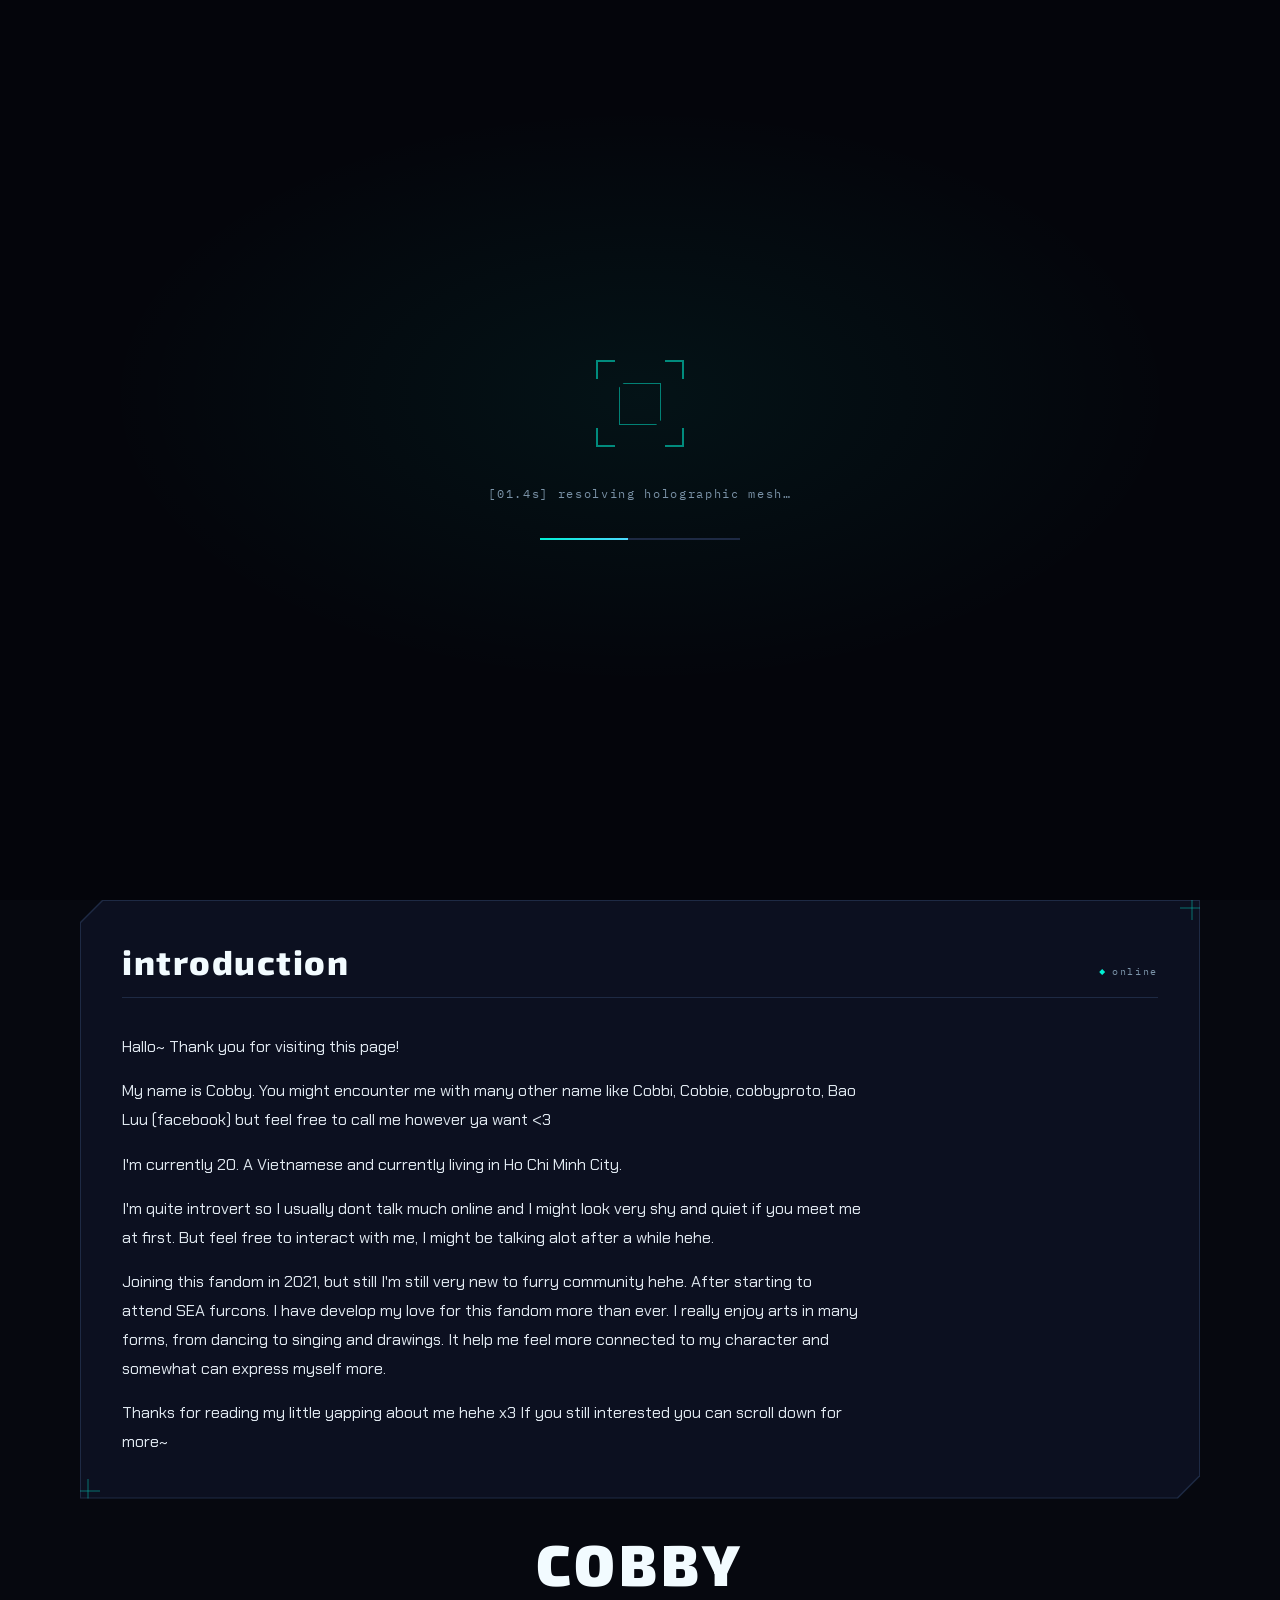
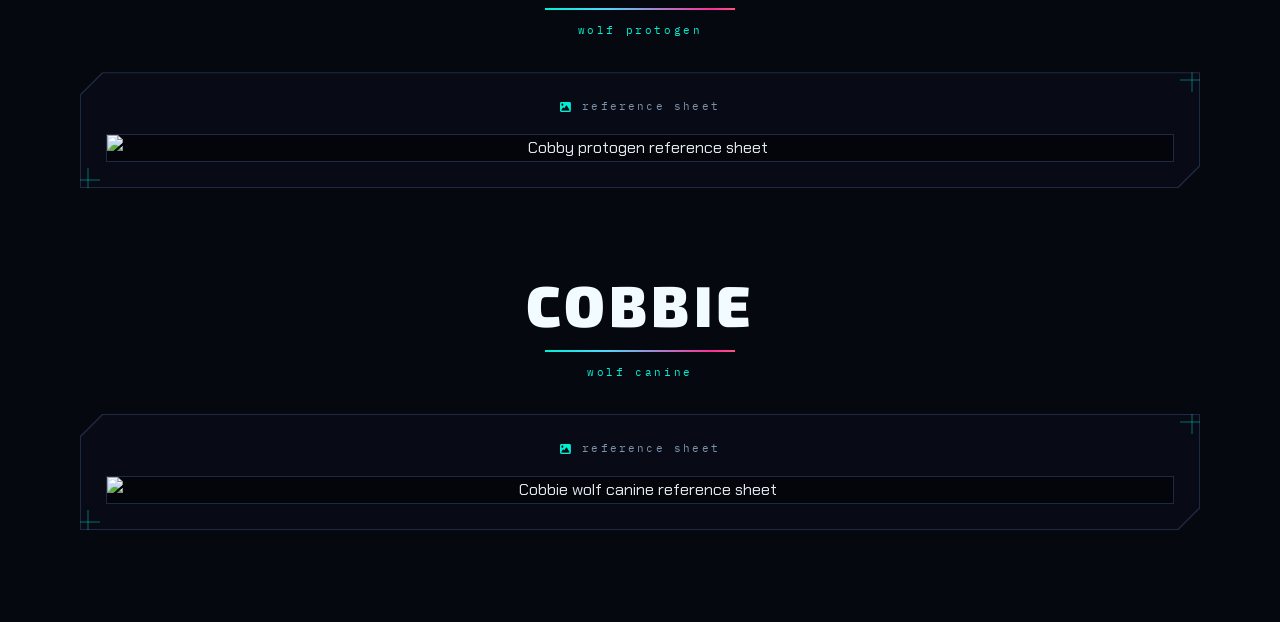
==== commit bcc9139d: "Rebuild boot loader as a projector cold-boot sequence Replace the generic spinner, neon glow, and lo" ====
--- a/index.html
+++ b/index.html
@@ -63,13 +63,18 @@
 <body class="lang-en booting">
 
     <div id="global-loader" class="global-loader">
-        <div class="loader-ring">
-            <svg viewBox="25 25 50 50" aria-hidden="true">
-                <circle class="ring-path" cx="50" cy="50" r="20"></circle>
-            </svg>
+        <div class="loader-projector" aria-hidden="true">
+            <span class="proj-bracket pb-tl"></span>
+            <span class="proj-bracket pb-tr"></span>
+            <span class="proj-bracket pb-br"></span>
+            <span class="proj-bracket pb-bl"></span>
+            <span class="proj-reticle"></span>
+            <span class="proj-scan"></span>
         </div>
-        <p id="loader-message" class="loader-text">hewwo~ pwease wait while the site is loading~!</p>
-        <div class="loader-bar" aria-hidden="true"><i></i></div>
+        <div class="loader-readout" role="status" aria-live="polite">
+            <span class="loader-line is-warm" id="loader-message">projector core online</span>
+        </div>
+        <div class="loader-charge" aria-hidden="true"><i></i></div>
     </div>
 
     <div id="special-greet-overlay" class="special-overlay hidden">
--- a/css/style.css
+++ b/css/style.css
@@ -372,6 +372,11 @@
 /* -----------------------------------------------------------------------------
    7. Boot loader
    -------------------------------------------------------------------------- */
+/* The boot loader is the projector itself warming up, not a spinner wearing the
+   site's colours: a chamfered targeting reticle, one diegetic focus scan, a short
+   cold-boot log that breaks character into Cobby's own voice at the end, and an
+   honest determinate charge line. No neon drop-shadow, no looping indeterminate
+   bar — both of those are the defaults the concept's thesis refuses. */
 .global-loader {
     position: fixed;
     inset: 0;
@@ -380,9 +385,9 @@
     flex-direction: column;
     align-items: center;
     justify-content: center;
-    gap: var(--gap-3);
+    gap: var(--gap-4);
     background:
-        radial-gradient(ellipse 70% 55% at 50% 50%, rgba(var(--holo-1-rgb), 0.07), transparent 70%),
+        radial-gradient(ellipse 60% 46% at 50% 44%, rgba(var(--holo-1-rgb), 0.06), transparent 70%),
         var(--void-deep);
     transition: opacity 0.7s ease, visibility 0.7s ease;
 }
@@ -394,92 +399,164 @@
 }
 
 /* Added by main.js once the 0.7s fade has run. `visibility: hidden` stops the
-   loader being painted but does not stop its five decorative animations, so
-   without this they tick on the main thread for the whole life of the page. */
+   loader being painted but does not stop its animations, so without this they
+   tick on the main thread for the whole life of the page. */
 .global-loader.retired {
     display: none;
 }
 
-.loader-ring {
+.loader-projector {
+    --size: clamp(68px, 20vw, 88px);
     position: relative;
-    width: 78px;
-    height: 78px;
-}
-
-.loader-ring svg {
-    width: 100%;
-    height: 100%;
-    animation: loader-spin 2.6s linear infinite;
-}
-
-.loader-ring .ring-path {
-    fill: none;
-    stroke: var(--holo-1);
-    stroke-width: 2;
-    stroke-linecap: square;
-    stroke-dasharray: 46 154;
-    filter: drop-shadow(0 0 6px rgba(var(--holo-1-rgb), 0.6));
-}
-
-.loader-ring::after {
-    content: "";
-    position: absolute;
-    inset: 15px;
+    width: var(--size);
+    height: var(--size);
+}
+
+/* Registration brackets at the four corners, snapping inward as the lens locks
+   focus. Each carries two arms only; the open side faces the reticle. */
+.proj-bracket {
+    position: absolute;
+    width: 22%;
+    height: 22%;
+    border: 0 solid rgba(var(--holo-1-rgb), 0.55);
+    opacity: 0;
+    animation: proj-lock 0.5s var(--ease-out) forwards;
+}
+
+.pb-tl {
+    top: 0;
+    left: 0;
+    border-top-width: 2px;
+    border-left-width: 2px;
+}
+
+.pb-tr {
+    top: 0;
+    right: 0;
+    border-top-width: 2px;
+    border-right-width: 2px;
+    animation-delay: 0.08s;
+}
+
+.pb-br {
+    bottom: 0;
+    right: 0;
+    border-bottom-width: 2px;
+    border-right-width: 2px;
+    animation-delay: 0.16s;
+}
+
+.pb-bl {
+    bottom: 0;
+    left: 0;
+    border-bottom-width: 2px;
+    border-left-width: 2px;
+    animation-delay: 0.24s;
+}
+
+@keyframes proj-lock {
+    from {
+        opacity: 0;
+        transform: scale(1.5);
+    }
+
+    to {
+        opacity: 1;
+        transform: scale(1);
+    }
+}
+
+/* The iris: a chamfered square rotating slowly behind the brackets — the
+   projector's aperture turning over. */
+.proj-reticle {
+    position: absolute;
+    inset: 26%;
+    border: 1px solid rgba(var(--holo-1-rgb), 0.5);
+    clip-path: polygon(5px 0, 100% 0, 100% calc(100% - 5px), calc(100% - 5px) 100%, 0 100%, 0 5px);
+    animation: proj-iris 3.2s linear infinite;
+}
+
+@keyframes proj-iris {
+    to {
+        transform: rotate(90deg);
+    }
+}
+
+/* One focus scan sweeps the aperture, then is gone — the projector calibrating,
+   not a loader that loops forever. */
+.proj-scan {
+    position: absolute;
+    inset: 0;
+    background: linear-gradient(180deg,
+            transparent,
+            rgba(var(--holo-1-rgb), 0.5) 46%,
+            rgba(var(--holo-1-rgb), 0.7) 50%,
+            rgba(var(--holo-1-rgb), 0.5) 54%,
+            transparent);
     clip-path: polygon(9px 0, 100% 0, 100% calc(100% - 9px), calc(100% - 9px) 100%, 0 100%, 0 9px);
-    background: rgba(var(--holo-2-rgb), 0.16);
-    animation: loader-pulse 1.6s ease-in-out infinite;
-}
-
-@keyframes loader-spin {
-    to {
-        transform: rotate(360deg);
-    }
-}
-
-@keyframes loader-pulse {
-
-    0%,
+    animation: proj-scan 0.9s var(--ease-out) 0.15s both;
+}
+
+@keyframes proj-scan {
+    0% {
+        transform: translateY(-100%);
+        opacity: 0;
+    }
+
+    20% {
+        opacity: 1;
+    }
+
     100% {
-        opacity: 0.35;
-    }
-
-    50% {
-        opacity: 1;
-    }
-}
-
-.loader-text {
+        transform: translateY(100%);
+        opacity: 0;
+    }
+}
+
+.loader-readout {
+    min-height: 1.2em;
+    text-align: center;
+}
+
+.loader-line {
     font-family: var(--mono);
-    font-size: 0.78rem;
-    letter-spacing: 0.1em;
+    font-size: 0.74rem;
+    letter-spacing: 0.14em;
+    text-transform: lowercase;
     color: var(--muted);
-    text-align: center;
-    max-width: min(34ch, 84vw);
-}
-
-.loader-bar {
-    width: min(220px, 60vw);
+    transition: opacity 0.16s ease;
+}
+
+/* The last line is Cobby's own voice, not the instrument's: it drops out of
+   mono into the reading face and picks up the primary hue. Hard chrome, warm
+   words — the whole idea of the page in one swap. */
+.loader-line.is-warm {
+    font-family: var(--ui);
+    font-size: 0.82rem;
+    letter-spacing: 0.02em;
+    color: var(--holo-1);
+}
+
+.loader-charge {
+    width: min(200px, 54vw);
     height: 2px;
     background: var(--edge);
     overflow: hidden;
 }
 
-.loader-bar i {
+.loader-charge i {
     display: block;
     height: 100%;
-    width: 40%;
+    width: 100%;
     background: var(--holo);
     background-size: 280% 100%;
-    animation: holo-shift 1.5s linear infinite, loader-slide 1.9s var(--ease-out) infinite;
-}
-
-@keyframes loader-slide {
-    0% {
-        transform: translateX(-100%);
-    }
-
-    100% {
-        transform: translateX(320%);
+    animation: charge-shimmer 1.4s linear infinite;
+    clip-path: inset(0 100% 0 0);
+}
+
+@keyframes charge-shimmer {
+    to {
+        background-position: 280% 50%;
     }
 }
 
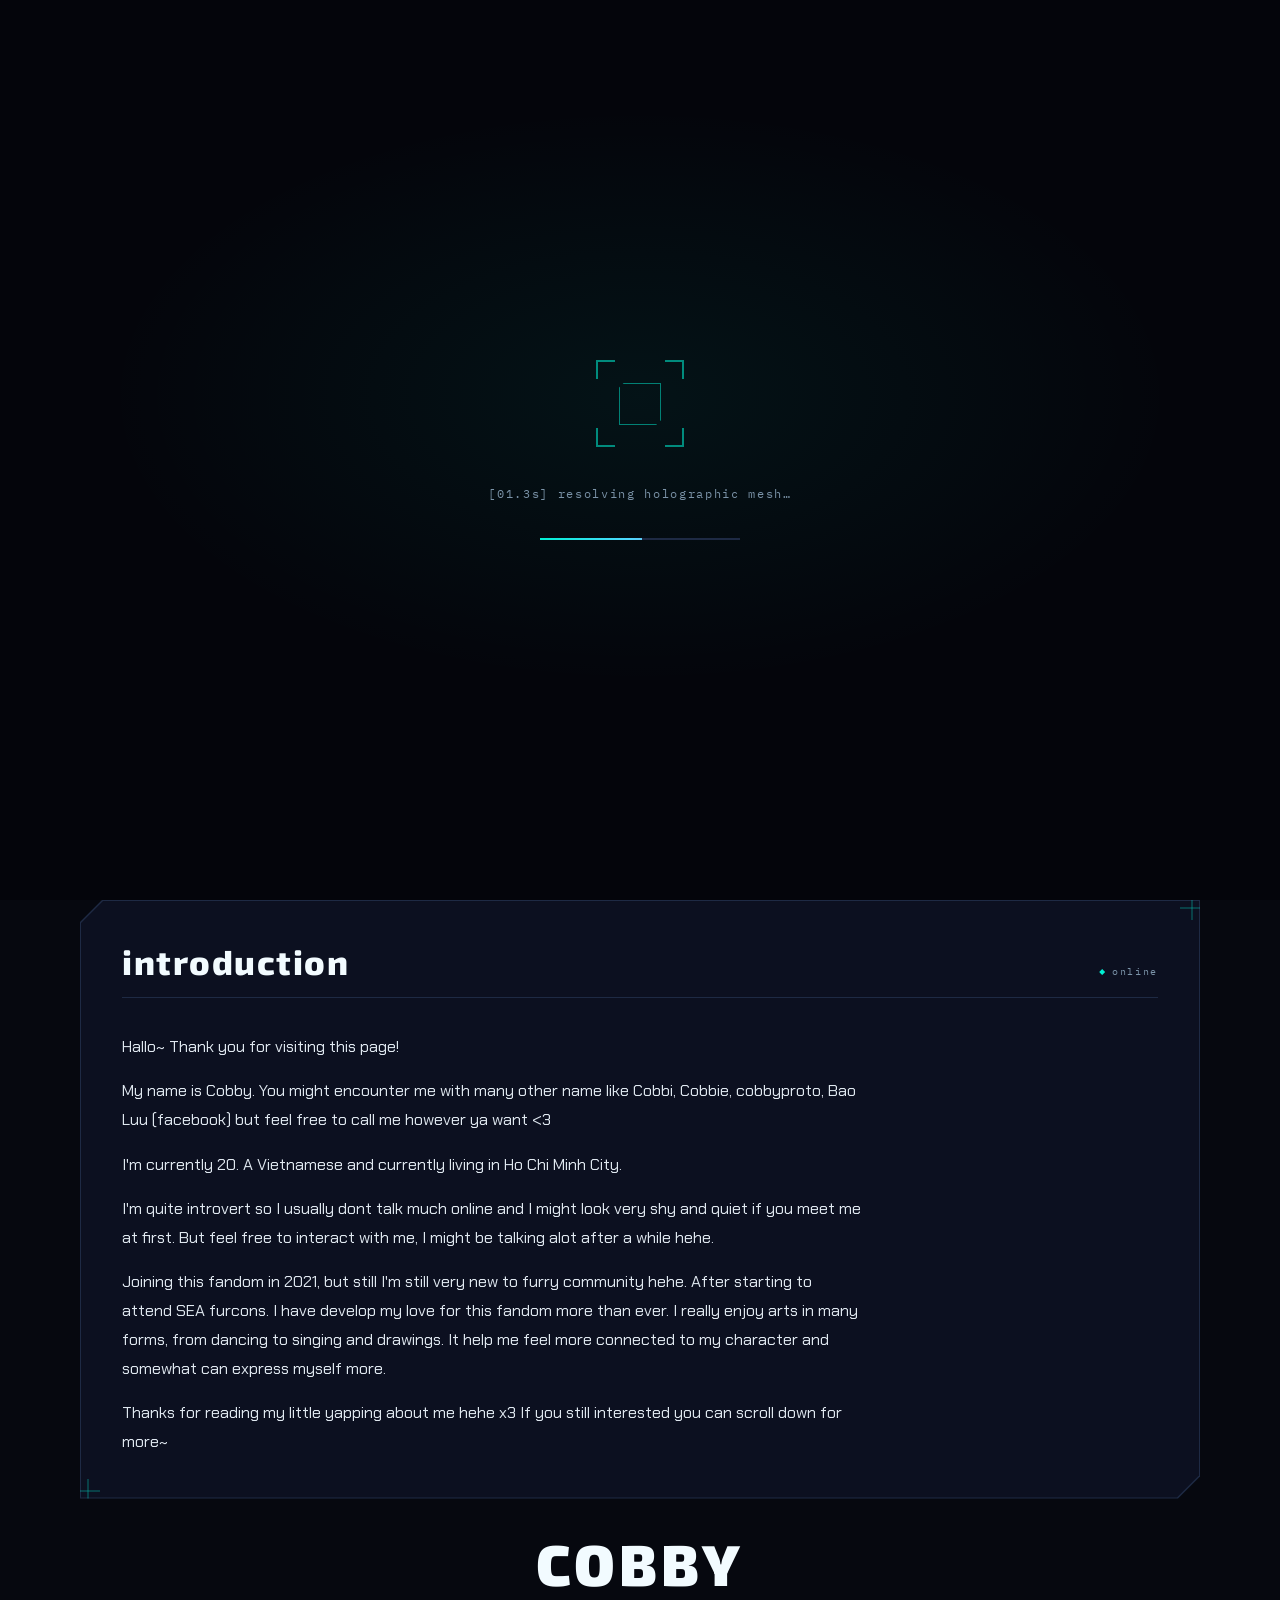
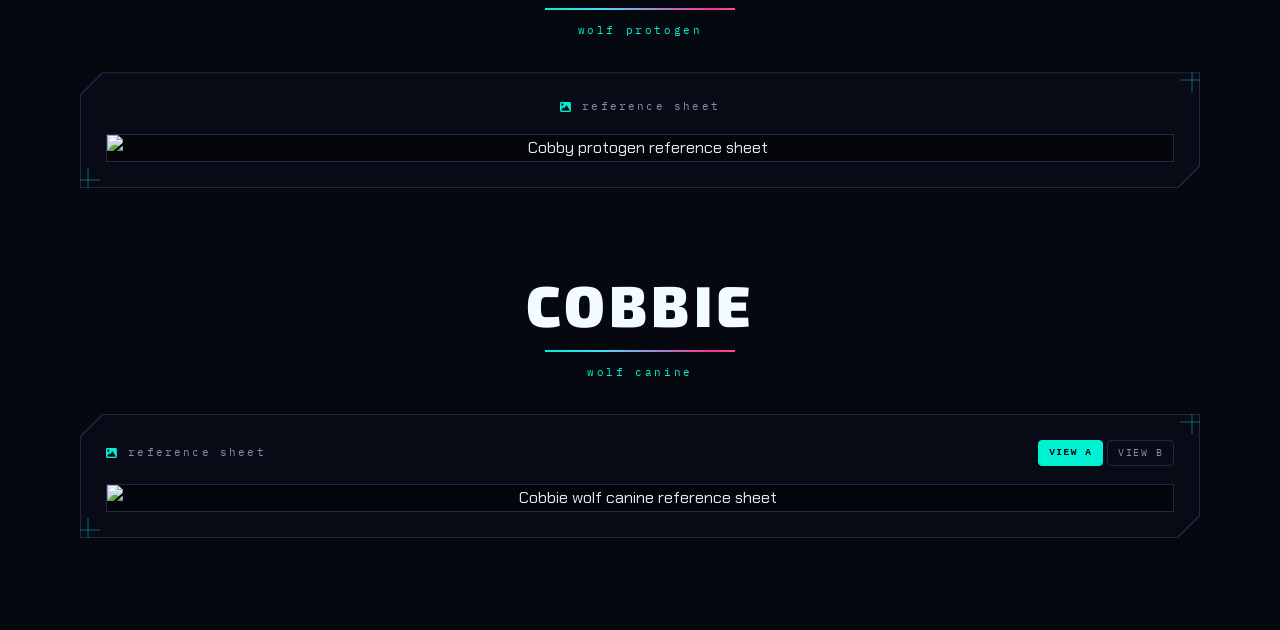
==== commit 89a7d962: "feat: migrate all images from Google Drive/postimg to Cloudinary - Replace hardcoded Google Drive ga" ====
--- a/index.html
+++ b/index.html
@@ -11,12 +11,12 @@
     <!-- Open Graph Embed Meta Tags -->
     <meta property="og:title" content="Cobby's Intro Card~ :333">
     <meta property="og:description" content="Hawwwo~ Welcome to my introduction card, get to know me more through this Thank for ya time ✨">
-    <meta property="og:image" content="https://iili.io/BrOsHWF.png">
+    <meta property="og:image" content="https://res.cloudinary.com/ffppnh9h/image/upload/f_auto,q_auto/v1789060845/gallery/jzbjonwksafpwnzmfews.webp">
     <meta property="og:type" content="website">
     <meta name="twitter:card" content="summary_large_image">
     <meta name="twitter:title" content="Cobby's Intro Card~ :333">
     <meta name="twitter:description" content="Hawwwo~ Welcome to my introduction card, get to know me more through this Thank for ya time ✨">
-    <meta name="twitter:image" content="https://iili.io/BrOsHWF.png">
+    <meta name="twitter:image" content="https://res.cloudinary.com/ffppnh9h/image/upload/f_auto,q_auto/v1789060845/gallery/jzbjonwksafpwnzmfews.webp">
     <meta name="theme-color" content="#00f0d4">
 
     <!-- Favicon -->
@@ -35,10 +35,10 @@
     <script src="https://cdnjs.cloudflare.com/ajax/libs/gsap/3.12.2/ScrollTrigger.min.js" defer></script>
     <script src="https://cdn.jsdelivr.net/gh/studio-freight/lenis@1.0.29/bundled/lenis.min.js" defer></script>
 
-    <link rel="dns-prefetch" href="https://i.postimg.cc">
-    <link rel="dns-prefetch" href="https://iili.io">
-
-    <link rel="preload" as="image" href="https://i.postimg.cc/nzgptKQ5/Kho-ng-Co-Tie-u-De-844-20260606005456.png" fetchpriority="high">
+    <link rel="dns-prefetch" href="https://res.cloudinary.com">
+    <link rel="dns-prefetch" href="https://jnstohrqcfwfbybnjfhh.supabase.co">
+
+    <link rel="preload" as="image" href="https://res.cloudinary.com/ffppnh9h/image/upload/f_auto,q_auto/v1789146261/Kho%CC%82ng_Co%CC%81_Tie%CC%82u_%C4%90e%CC%82%CC%80844_20260606005456.png" fetchpriority="high">
 
     <!-- The boot gate is a JS contract. Without JS, nothing may stay hidden. -->
     <noscript>
@@ -110,13 +110,13 @@
                 </div>
 
                 <div class="hero-character-stage" role="button" tabindex="0" aria-label="Cobby — open full size"
-                    onclick="openModal('https://i.postimg.cc/nzgptKQ5/Kho-ng-Co-Tie-u-De-844-20260606005456.png')">
+                    data-image-key="heroFull">
                     <div class="emitter" aria-hidden="true">
                         <div class="emitter-cone"></div>
                         <div class="emitter-pool"></div>
                         <div class="emitter-rim"></div>
                     </div>
-                    <img src="https://i.postimg.cc/nzgptKQ5/Kho-ng-Co-Tie-u-De-844-20260606005456.png"
+                    <img data-image-key="hero"
                         alt="Cobby, a cyan and purple wolf protogen" class="hero-character-png">
                 </div>
 
@@ -276,8 +276,8 @@
                         <div class="refsheet-container hud">
                             <p class="refsheet-head"><i class="fas fa-image" aria-hidden="true"></i> REFERENCE SHEET</p>
                             <div class="refsheet-wrapper" role="button" tabindex="0" aria-label="Cobby reference sheet — open full size"
-                                onclick="openModal('https://i.postimg.cc/BnHShPTS/Cobby-ref-(1).png')">
-                                <img src="https://i.postimg.cc/BnHShPTS/Cobby-ref-(1).png" alt="Cobby protogen reference sheet" class="refsheet-image" loading="lazy" decoding="async">
+                                data-image-key="cobbyRef">
+                                <img data-image-key="cobbyRef" alt="Cobby protogen reference sheet" class="refsheet-image" loading="lazy" decoding="async">
                                 <span class="refsheet-overlay" aria-hidden="true">
                                     <span class="refsheet-zoom-icon">
                                         <i class="fas fa-search-plus"></i>
@@ -293,10 +293,16 @@
                         </div>
 
                         <div class="refsheet-container hud">
-                            <p class="refsheet-head"><i class="fas fa-image" aria-hidden="true"></i> REFERENCE SHEET</p>
+                            <div class="refsheet-header-row">
+                                <p class="refsheet-head"><i class="fas fa-image" aria-hidden="true"></i> REFERENCE SHEET</p>
+                                <div class="refsheet-toggle" role="group" aria-label="Choose reference sheet variant">
+                                    <button type="button" class="refsheet-toggle-btn is-active" data-ref-variant="1" aria-pressed="true">View A</button>
+                                    <button type="button" class="refsheet-toggle-btn" data-ref-variant="2" aria-pressed="false">View B</button>
+                                </div>
+                            </div>
                             <div class="refsheet-wrapper" role="button" tabindex="0" aria-label="Cobbie reference sheet — open full size"
-                                onclick="openModal('https://i.postimg.cc/SxCSZY6J/Cobbie-Refsheet-Template-(1).png')">
-                                <img src="https://i.postimg.cc/SxCSZY6J/Cobbie-Refsheet-Template-(1).png" alt="Cobbie wolf canine reference sheet" class="refsheet-image" loading="lazy" decoding="async">
+                                id="cobbie-ref-wrapper" data-image-key="cobbieRef1">
+                                <img id="cobbie-ref-img" data-image-key="cobbieRef1" alt="Cobbie wolf canine reference sheet" class="refsheet-image" loading="lazy" decoding="async">
                                 <span class="refsheet-overlay" aria-hidden="true">
                                     <span class="refsheet-zoom-icon">
                                         <i class="fas fa-search-plus"></i>
@@ -454,7 +460,7 @@
                                         <i class="fas fa-map-marker-alt" aria-hidden="true"></i> Bangkok, Thailand
                                         <img src="https://flagcdn.com/w20/th.png" alt="" class="flag">
                                     </p>
-                                    <img src="https://i.postimg.cc/dkd4Bw7k/photo-2026-06-21-12-47-49.jpg" class="event-photo" alt="Cobby at SiamPaws 2026" loading="lazy" decoding="async">
+                                    <img data-image-key="event0" class="event-photo" alt="Cobby at SiamPaws 2026" loading="lazy" decoding="async">
                                 </div>
                             </div>
 
@@ -472,7 +478,7 @@
                                         <i class="fas fa-map-marker-alt" aria-hidden="true"></i> Hanoi, Vietnam
                                         <img src="https://flagcdn.com/w20/vn.png" alt="" class="flag">
                                     </p>
-                                    <img src="https://i.postimg.cc/jwNZXtWL/MAY3730.jpg" class="event-photo" alt="Cobby at FurGIV 2025" loading="lazy" decoding="async">
+                                    <img data-image-key="event1" class="event-photo" alt="Cobby at FurGIV 2025" loading="lazy" decoding="async">
                                 </div>
                             </div>
 
@@ -488,7 +494,7 @@
                                         <i class="fas fa-map-marker-alt" aria-hidden="true"></i> Ho Chi Minh City, Vietnam
                                         <img src="https://flagcdn.com/w20/vn.png" alt="" class="flag">
                                     </p>
-                                    <img src="https://i.postimg.cc/V60pL867/FB-IMG-1754213814117.jpg" class="event-photo" alt="Cobby at FUVE 2025" loading="lazy" decoding="async">
+                                    <img data-image-key="event2" class="event-photo" alt="Cobby at FUVE 2025" loading="lazy" decoding="async">
                                 </div>
                             </div>
 
@@ -504,7 +510,7 @@
                                         <i class="fas fa-map-marker-alt" aria-hidden="true"></i> Nothaburi, Thailand
                                         <img src="https://flagcdn.com/w20/th.png" alt="" class="flag">
                                     </p>
-                                    <img src="https://i.postimg.cc/YGgb3M44/FB-IMG-1743880859480.jpg" class="event-photo" alt="Cobby at Thaitails 2025" loading="lazy" decoding="async">
+                                    <img data-image-key="event3" class="event-photo" alt="Cobby at Thaitails 2025" loading="lazy" decoding="async">
                                 </div>
                             </div>
 
@@ -522,7 +528,7 @@
                                         <i class="fas fa-map-marker-alt" aria-hidden="true"></i> Ho Chi Minh City, Vietnam
                                         <img src="https://flagcdn.com/w20/vn.png" alt="" class="flag">
                                     </p>
-                                    <img src="https://i.postimg.cc/0MmcfP6w/132.jpg" class="event-photo" alt="Cobby at FUVE 2024" loading="lazy" decoding="async">
+                                    <img data-image-key="event4" class="event-photo" alt="Cobby at FUVE 2024" loading="lazy" decoding="async">
                                 </div>
                             </div>
 
@@ -584,6 +590,7 @@
         <span class="lang-code" id="lang-code">en</span>
     </button>
 
+    <script src="https://cdn.jsdelivr.net/npm/@supabase/supabase-js@2"></script>
     <script src="./js/main.js"></script>
 </body>
 
--- a/css/style.css
+++ b/css/style.css
@@ -1703,6 +1703,49 @@
     color: var(--holo-1);
 }
 
+.refsheet-header-row {
+    display: flex;
+    align-items: center;
+    justify-content: space-between;
+    gap: 12px;
+    margin-bottom: 18px;
+}
+
+.refsheet-header-row .refsheet-head {
+    margin-bottom: 0;
+}
+
+.refsheet-toggle {
+    display: flex;
+    gap: 4px;
+}
+
+.refsheet-toggle-btn {
+    font-family: var(--mono);
+    font-size: 0.6rem;
+    letter-spacing: 0.15em;
+    text-transform: uppercase;
+    padding: 4px 10px;
+    border: 1px solid var(--edge);
+    border-radius: 4px;
+    background: transparent;
+    color: var(--muted);
+    cursor: pointer;
+    transition: all 0.2s ease;
+}
+
+.refsheet-toggle-btn:hover {
+    border-color: var(--holo-1);
+    color: var(--text);
+}
+
+.refsheet-toggle-btn.is-active {
+    background: var(--holo-1);
+    border-color: var(--holo-1);
+    color: var(--void-deep);
+    font-weight: 600;
+}
+
 .refsheet-wrapper {
     position: relative;
     cursor: zoom-in;
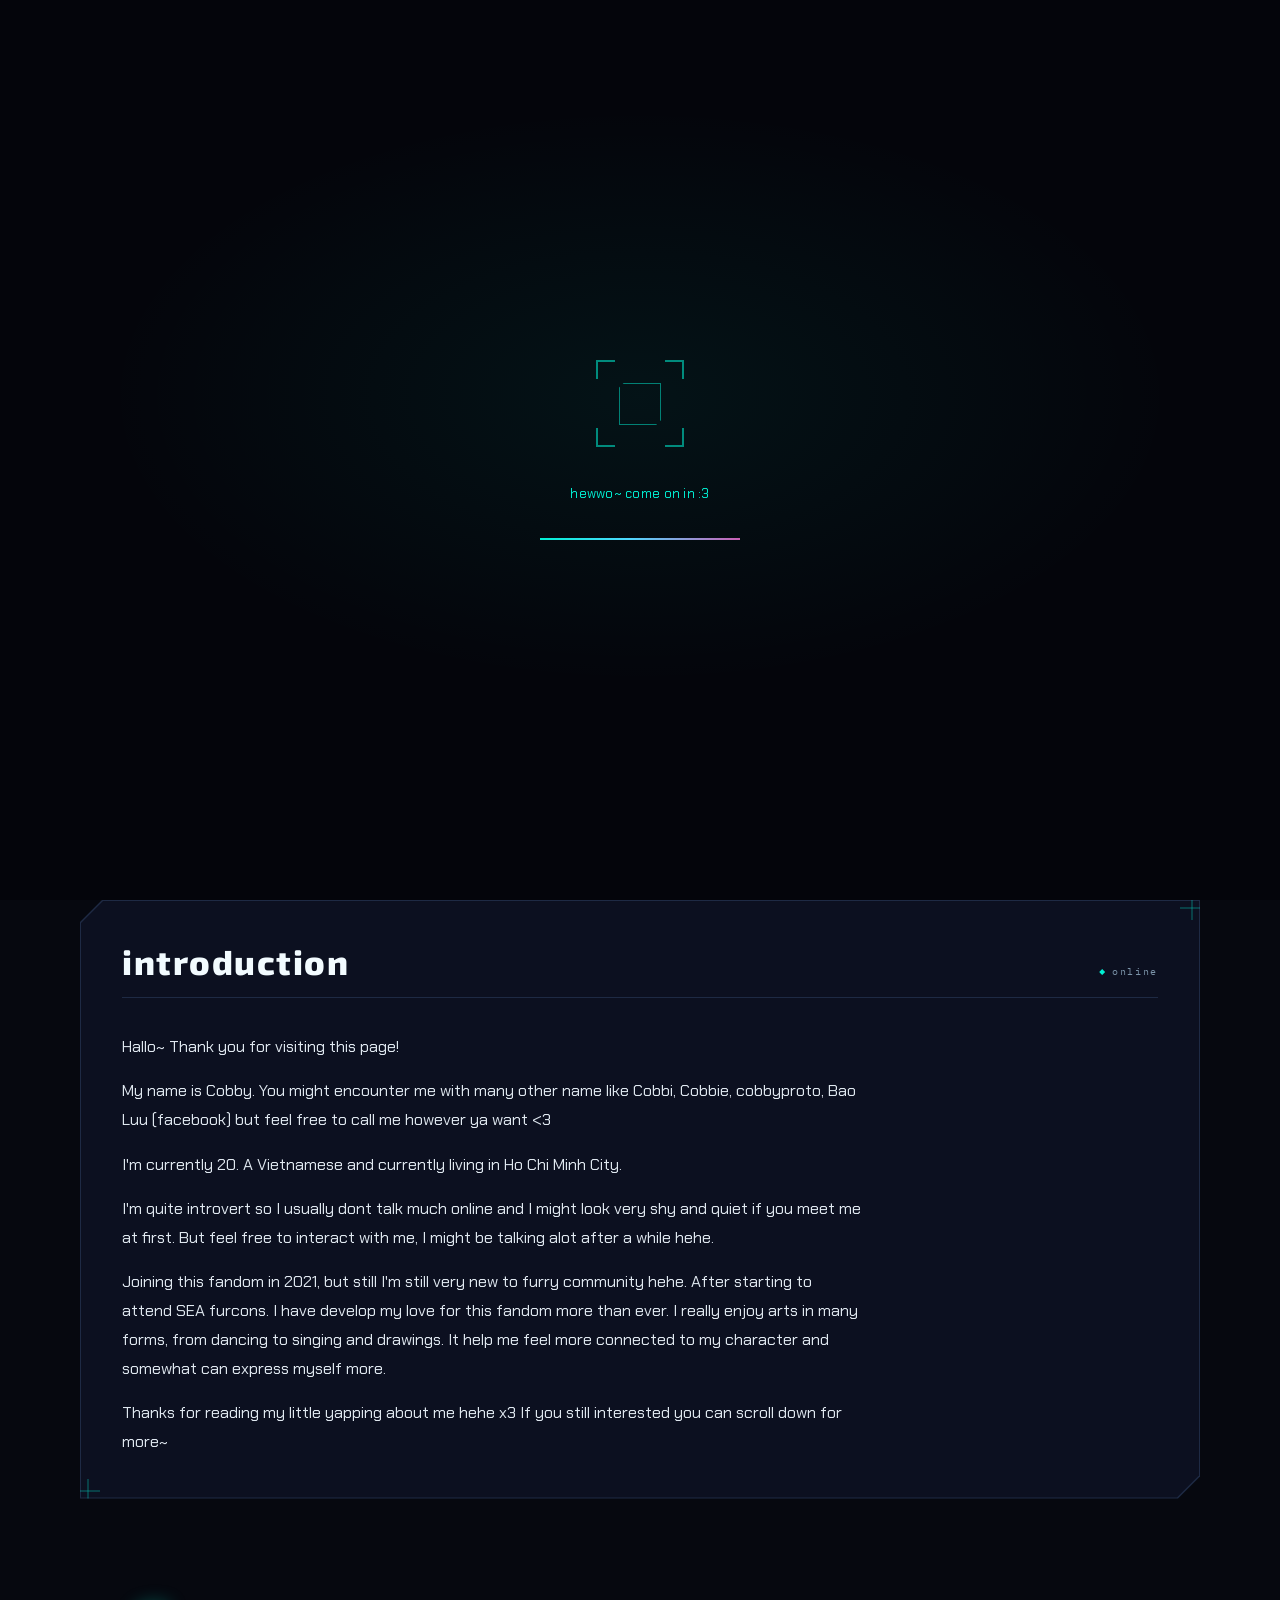
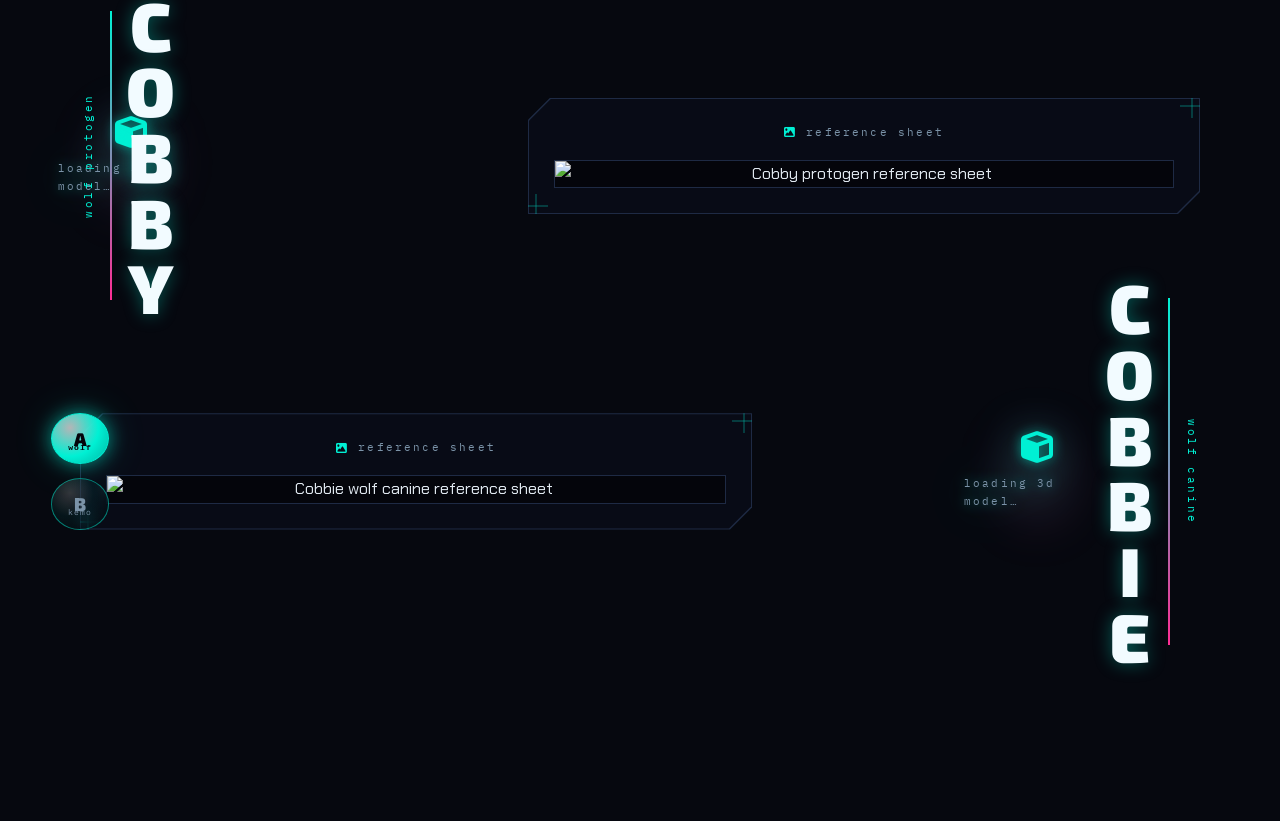
==== commit 5feeb5a3: "feat: 3D ref sheet scenes and an asset-aware loading screen - Add scroll-driven 3D model scenes for " ====
--- a/index.html
+++ b/index.html
@@ -34,6 +34,7 @@
     <script src="https://cdnjs.cloudflare.com/ajax/libs/gsap/3.12.2/gsap.min.js" defer></script>
     <script src="https://cdnjs.cloudflare.com/ajax/libs/gsap/3.12.2/ScrollTrigger.min.js" defer></script>
     <script src="https://cdn.jsdelivr.net/gh/studio-freight/lenis@1.0.29/bundled/lenis.min.js" defer></script>
+    <script type="module" src="https://unpkg.com/@google/model-viewer@3.5.0/dist/model-viewer.min.js"></script>
 
     <link rel="dns-prefetch" href="https://res.cloudinary.com">
     <link rel="dns-prefetch" href="https://jnstohrqcfwfbybnjfhh.supabase.co">
@@ -56,6 +57,10 @@
             .global-loader {
                 display: none;
             }
+
+            html:has(body.booting) {
+                overflow: auto;
+            }
         </style>
     </noscript>
 </head>
@@ -72,7 +77,7 @@
             <span class="proj-scan"></span>
         </div>
         <div class="loader-readout" role="status" aria-live="polite">
-            <span class="loader-line is-warm" id="loader-message">projector core online</span>
+            <span class="loader-line is-warm" id="loader-message">hi hi! give me a sec…</span>
         </div>
         <div class="loader-charge" aria-hidden="true"><i></i></div>
     </div>
@@ -268,38 +273,63 @@
                     <!-- FURSONA -->
                     <div id="tab-fursona" class="tab-content active" role="tabpanel" aria-labelledby="tab-btn-fursona">
 
-                        <div class="showcase-title-row">
-                            <h3 class="char-name">COBBY</h3>
-                            <p class="char-kind">WOLF PROTOGEN</p>
-                        </div>
-
-                        <div class="refsheet-container hud">
+                        <div class="refsheet-duo" id="cobby-scene">
+                            <div class="refsheet-name">
+                                <p class="char-kind">WOLF PROTOGEN</p>
+                                <h3 class="char-name" aria-label="Cobby">
+                                    <span class="char-letter" aria-hidden="true">C</span><span class="char-letter" aria-hidden="true">O</span><span class="char-letter" aria-hidden="true">B</span><span class="char-letter" aria-hidden="true">B</span><span class="char-letter" aria-hidden="true">Y</span>
+                                </h3>
+                            </div>
+                            <div class="refsheet-container hud">
+                                <p class="refsheet-head"><i class="fas fa-image" aria-hidden="true"></i> REFERENCE SHEET</p>
+                                <div class="refsheet-wrapper" role="button" tabindex="0" aria-label="Cobby reference sheet — open full size"
+                                    data-image-key="cobbyRef">
+                                    <img data-image-key="cobbyRef" alt="Cobby protogen reference sheet" class="refsheet-image" loading="lazy" decoding="async">
+                                    <span class="refsheet-overlay" aria-hidden="true">
+                                        <span class="refsheet-zoom-icon">
+                                            <i class="fas fa-search-plus"></i>
+                                            click for full size
+                                        </span>
+                                    </span>
+                                </div>
+                            </div>
+                            <div class="refsheet-model-panel">
+                                <model-viewer id="cobby-model3d" class="refsheet-model-viewer"
+                                    data-model-key="cobbyModel3d"
+                                    alt="Cobby's 3D VRChat model"
+                                    camera-orbit="-3.5deg 107.3deg 105%"
+                                    shadow-intensity="1"
+                                    exposure="1"
+                                    loading="lazy"
+                                    reveal="manual">
+                                    <div slot="progress-bar" aria-hidden="true"></div>
+                                    <div class="model3d-poster" slot="poster">
+                                        <i class="fas fa-cube" aria-hidden="true"></i>
+                                        <p class="model3d-poster-text">loading 3d model…</p>
+                                    </div>
+                                </model-viewer>
+                            </div>
+                        </div>
+
+                        <div class="refsheet-duo is-mirrored" id="cobbie-scene">
+                            <div class="refsheet-name">
+                                <h3 class="char-name" aria-label="Cobbie">
+                                    <span class="char-letter" aria-hidden="true">C</span><span class="char-letter" aria-hidden="true">O</span><span class="char-letter" aria-hidden="true">B</span><span class="char-letter" aria-hidden="true">B</span><span class="char-letter" aria-hidden="true">I</span><span class="char-letter" aria-hidden="true">E</span>
+                                </h3>
+                                <p class="char-kind">WOLF CANINE</p>
+                            </div>
+                            <div class="variant-bubbles" role="group" aria-label="Choose Cobbie's version">
+                                <button type="button" class="variant-bubble is-active" data-ref-variant="1" aria-pressed="true">
+                                    <span class="variant-bubble-tag" aria-hidden="true">A</span>
+                                    <span class="variant-bubble-label">wolf</span>
+                                </button>
+                                <button type="button" class="variant-bubble" data-ref-variant="2" aria-pressed="false">
+                                    <span class="variant-bubble-tag" aria-hidden="true">B</span>
+                                    <span class="variant-bubble-label">kemo</span>
+                                </button>
+                            </div>
+                            <div class="refsheet-container hud">
                             <p class="refsheet-head"><i class="fas fa-image" aria-hidden="true"></i> REFERENCE SHEET</p>
-                            <div class="refsheet-wrapper" role="button" tabindex="0" aria-label="Cobby reference sheet — open full size"
-                                data-image-key="cobbyRef">
-                                <img data-image-key="cobbyRef" alt="Cobby protogen reference sheet" class="refsheet-image" loading="lazy" decoding="async">
-                                <span class="refsheet-overlay" aria-hidden="true">
-                                    <span class="refsheet-zoom-icon">
-                                        <i class="fas fa-search-plus"></i>
-                                        click for full size
-                                    </span>
-                                </span>
-                            </div>
-                        </div>
-
-                        <div class="showcase-title-row">
-                            <h3 class="char-name">COBBIE</h3>
-                            <p class="char-kind">WOLF CANINE</p>
-                        </div>
-
-                        <div class="refsheet-container hud">
-                            <div class="refsheet-header-row">
-                                <p class="refsheet-head"><i class="fas fa-image" aria-hidden="true"></i> REFERENCE SHEET</p>
-                                <div class="refsheet-toggle" role="group" aria-label="Choose reference sheet variant">
-                                    <button type="button" class="refsheet-toggle-btn is-active" data-ref-variant="1" aria-pressed="true">View A</button>
-                                    <button type="button" class="refsheet-toggle-btn" data-ref-variant="2" aria-pressed="false">View B</button>
-                                </div>
-                            </div>
                             <div class="refsheet-wrapper" role="button" tabindex="0" aria-label="Cobbie reference sheet — open full size"
                                 id="cobbie-ref-wrapper" data-image-key="cobbieRef1">
                                 <img id="cobbie-ref-img" data-image-key="cobbieRef1" alt="Cobbie wolf canine reference sheet" class="refsheet-image" loading="lazy" decoding="async">
@@ -309,6 +339,23 @@
                                         click for full size
                                     </span>
                                 </span>
+                            </div>
+                            </div>
+                            <div class="refsheet-model-panel">
+                                <model-viewer id="cobbie-model3d" class="refsheet-model-viewer"
+                                    data-model-key="cobbieModel3d"
+                                    alt="Cobbie's 3D model"
+                                    camera-orbit="-6deg 99deg 105%"
+                                    shadow-intensity="1"
+                                    exposure="1"
+                                    loading="lazy"
+                                    reveal="manual">
+                                    <div slot="progress-bar" aria-hidden="true"></div>
+                                    <div class="model3d-poster" slot="poster">
+                                        <i class="fas fa-cube" aria-hidden="true"></i>
+                                        <p class="model3d-poster-text">loading 3d model…</p>
+                                    </div>
+                                </model-viewer>
                             </div>
                         </div>
 
--- a/css/style.css
+++ b/css/style.css
@@ -1677,6 +1677,405 @@
 }
 
 /* -----------------------------------------------------------------------------
+   18b. 3D model overlaid on the reference sheet
+   -------------------------------------------------------------------------- */
+/* The model sits beside the HUD box rather than inside it: .hud clips its
+   children to the chamfer, which would cut the model off at the box edge. */
+.refsheet-duo {
+    position: relative;
+    /* Room for the model spilling past the box; % margins track the width,
+       which is what drives the box height here. */
+    margin-block: max(var(--gap-4), calc(16% + 20px));
+}
+
+/* The whole box slides right and wraps only the sheet; the model sits to its
+   left, outside it, and overlaps just the box's left edge. */
+.refsheet-duo .refsheet-container {
+    margin-top: 0;
+    width: 60%;
+    margin-left: auto;
+}
+
+/* Fixed proportions, so resizing the window scales the model instead of
+   reframing it. Taller than the box so it spills out above and below. */
+.refsheet-model-panel {
+    position: absolute;
+    top: -34%;
+    height: 168%;
+    left: -2%;
+    aspect-ratio: 3 / 4;
+    max-width: 72%;
+    background: transparent;
+    /* Clicks fall through to the sheet beneath, so the zoom still works. */
+    pointer-events: none;
+    z-index: 4;
+}
+
+/* Character name, stacked one letter per line down the left edge beside the
+   model. Laid out with flex rather than a transform, so the scroll motion in
+   main.js can own every transform here. */
+.refsheet-name {
+    position: absolute;
+    top: 0;
+    bottom: 0;
+    left: 0;
+    z-index: 5;
+    display: flex;
+    align-items: center;
+    gap: 12px;
+    pointer-events: none;
+}
+
+.refsheet-name .char-name {
+    display: flex;
+    flex-direction: column;
+    padding: 0 0 0 16px;
+    font-size: clamp(2.2rem, 5.4vw, 4.4rem);
+    line-height: 0.95;
+    letter-spacing: 0;
+    text-align: center;
+}
+
+/* The shared underline becomes a vertical holo rule beside the letters. */
+.refsheet-name .char-name::after {
+    left: 0;
+    top: 6%;
+    bottom: 6%;
+    width: 2px;
+    height: auto;
+    transform: none;
+    background: linear-gradient(180deg, var(--holo-1), var(--holo-2), var(--holo-1));
+    background-size: 100% 200%;
+    animation: holo-sweep-y 3.2s linear infinite;
+}
+
+@keyframes holo-sweep-y {
+    from { background-position: 0 0%; }
+    to   { background-position: 0 -200%; }
+}
+
+.char-letter {
+    display: block;
+    will-change: transform;
+    text-shadow: 0 0 18px rgba(var(--holo-1-rgb), 0.35);
+}
+
+/* Reads bottom to top, running up the side of the letters. */
+.refsheet-name .char-kind {
+    margin: 0;
+    writing-mode: vertical-rl;
+    transform: rotate(180deg);
+    white-space: nowrap;
+}
+
+/* Soft holo aura behind the model. */
+.refsheet-model-panel::before {
+    content: "";
+    position: absolute;
+    inset: 12% 8% 6%;
+    z-index: -1;
+    background: radial-gradient(ellipse 50% 50% at 50% 50%,
+            rgba(var(--holo-1-rgb), 0.28) 0%,
+            rgba(var(--holo-2-rgb), 0.12) 45%,
+            transparent 72%);
+    filter: blur(24px);
+    animation: model-aura 4.5s ease-in-out infinite alternate;
+}
+
+@keyframes model-aura {
+    from {
+        opacity: 0.65;
+        transform: scale(0.96);
+    }
+
+    to {
+        opacity: 1;
+        transform: scale(1.04);
+    }
+}
+
+/* Rim glow that hugs the silhouette: the canvas is transparent around the
+   model, so drop-shadow traces its outline. */
+.refsheet-model-viewer {
+    width: 100%;
+    height: 100%;
+    --poster-color: transparent;
+    filter:
+        drop-shadow(0 0 6px rgba(var(--holo-1-rgb), 0.55))
+        drop-shadow(0 0 22px rgba(var(--holo-1-rgb), 0.3));
+}
+
+@media (prefers-reduced-motion: reduce) {
+    .refsheet-model-panel::before {
+        animation: none;
+    }
+}
+
+@media (max-width: 900px) {
+    .refsheet-duo .refsheet-container {
+        width: 70%;
+    }
+
+    .refsheet-model-panel {
+        max-width: 66%;
+    }
+
+    .refsheet-name .char-name {
+        font-size: clamp(1.6rem, 6vw, 2.6rem);
+        padding-left: 10px;
+    }
+
+    .refsheet-name .char-kind {
+        font-size: 0.56rem;
+    }
+}
+
+@media (prefers-reduced-motion: reduce) {
+    .refsheet-name .char-name::after {
+        animation: none;
+    }
+}
+
+/* Mirrored scene (Cobbie): box on the left, model and name on the right. */
+.refsheet-duo.is-mirrored .refsheet-container {
+    margin-left: 0;
+    margin-right: auto;
+}
+
+/* Cobbie's pose is wider than Cobby's (tail out to one side, arm raised), so
+   the model sits further in to clear the name on the outer edge. */
+.refsheet-duo.is-mirrored .refsheet-model-panel {
+    left: auto;
+    right: 8%;
+}
+
+.refsheet-duo.is-mirrored .refsheet-name {
+    left: auto;
+    right: 0;
+}
+
+.refsheet-duo.is-mirrored .refsheet-name .char-name {
+    padding: 0 16px 0 0;
+}
+
+.refsheet-duo.is-mirrored .refsheet-name .char-name::after {
+    left: auto;
+    right: 0;
+}
+
+/* Reads top to bottom on the outer edge, the mirror of Cobby's. */
+.refsheet-duo.is-mirrored .refsheet-name .char-kind {
+    transform: none;
+}
+
+@media (max-width: 900px) {
+    .refsheet-duo.is-mirrored .refsheet-name .char-name {
+        padding: 0 10px 0 0;
+    }
+}
+
+/* Version bubbles (Cobbie A/B): a column of round chips floating just off the
+   ref sheet's outer left edge. */
+/* Positioned with offsets only: main.js owns the transform here. */
+.variant-bubbles {
+    position: absolute;
+    top: 0;
+    bottom: 0;
+    /* Straddles the box's left edge, so it stays on screen at any width. */
+    left: -29px;
+    z-index: 6;
+    display: flex;
+    flex-direction: column;
+    justify-content: center;
+    gap: 14px;
+}
+
+.variant-bubble {
+    position: relative;
+    display: grid;
+    place-items: center;
+    width: 58px;
+    height: 58px;
+    padding: 0;
+    border: 1px solid var(--edge-lit);
+    border-radius: 50%;
+    background: radial-gradient(circle at 32% 28%,
+            rgba(255, 255, 255, 0.18), rgba(var(--holo-1-rgb), 0.06) 45%, rgba(4, 5, 11, 0.7) 100%);
+    backdrop-filter: blur(6px);
+    color: var(--muted);
+    font-family: var(--mono);
+    cursor: pointer;
+    animation: bubble-bob 3.6s ease-in-out infinite;
+    transition: color 0.25s ease, border-color 0.25s ease, box-shadow 0.35s ease;
+}
+
+.variant-bubble + .variant-bubble {
+    animation-delay: -1.8s;
+}
+
+.variant-bubble-tag {
+    font-family: var(--display);
+    font-weight: 900;
+    font-size: 1.15rem;
+    line-height: 1;
+}
+
+.variant-bubble-label {
+    position: absolute;
+    bottom: 9px;
+    font-size: 0.5rem;
+    letter-spacing: 0.14em;
+    text-transform: lowercase;
+}
+
+.variant-bubble:hover,
+.variant-bubble:focus-visible {
+    color: var(--text-bright);
+    border-color: var(--holo-1);
+}
+
+.variant-bubble:focus-visible {
+    outline: 2px solid var(--holo-1);
+    outline-offset: 3px;
+}
+
+.variant-bubble.is-active {
+    color: var(--void-deep);
+    border-color: var(--holo-1);
+    background: radial-gradient(circle at 32% 28%,
+            rgba(255, 255, 255, 0.7), var(--holo-1) 55%, rgba(var(--holo-1-rgb), 0.75) 100%);
+    box-shadow: 0 0 18px rgba(var(--holo-1-rgb), 0.55), 0 0 42px rgba(var(--holo-1-rgb), 0.2);
+}
+
+.variant-bubble.is-active .variant-bubble-label {
+    font-weight: 600;
+}
+
+/* Bobs on `translate`, leaving `transform` free for the click bounce. */
+@keyframes bubble-bob {
+    0%, 100% { translate: 0 0; }
+    50% { translate: 0 -6px; }
+}
+
+/* While the 3D model swaps, its aura flares to cover the cut. */
+.refsheet-model-panel.is-swapping::before {
+    animation: model-swap-flare 1.2s ease-out;
+}
+
+@keyframes model-swap-flare {
+    0% { opacity: 0.7; transform: scale(1); }
+    35% { opacity: 1; transform: scale(1.35); filter: blur(30px) brightness(1.8); }
+    100% { opacity: 0.8; transform: scale(1); }
+}
+
+@media (max-width: 900px) {
+    .variant-bubbles {
+        left: -12px;
+    }
+
+    .variant-bubble {
+        width: 46px;
+        height: 46px;
+    }
+
+    .variant-bubble-label {
+        display: none;
+    }
+}
+
+@media (prefers-reduced-motion: reduce) {
+    .variant-bubble,
+    .refsheet-model-panel.is-swapping::before {
+        animation: none;
+    }
+}
+
+/* ?tune3d: the overlay takes the mouse so it can be dragged by hand. */
+.refsheet-model-panel.is-tuning {
+    pointer-events: auto;
+    outline: 1px dashed var(--holo-1);
+    cursor: grab;
+}
+
+.model-tuner {
+    position: fixed;
+    right: 20px;
+    bottom: 20px;
+    z-index: 9999;
+    display: flex;
+    flex-direction: column;
+    gap: 8px;
+    padding: 14px 16px;
+    background: var(--surface);
+    border: 1px solid var(--edge-lit);
+    font-family: var(--mono);
+    font-size: 0.7rem;
+    color: var(--text);
+}
+
+.model-tuner p {
+    margin: 0;
+}
+
+.model-tuner-title {
+    letter-spacing: 0.2em;
+    color: var(--holo-1);
+}
+
+.model-tuner-hint {
+    color: var(--muted);
+}
+
+.model-tuner-readout {
+    font-size: 0.85rem;
+    color: var(--text-bright);
+}
+
+.model-tuner-actions {
+    display: flex;
+    gap: 6px;
+}
+
+.model-tuner-actions button {
+    font: inherit;
+    padding: 5px 10px;
+    border: 1px solid var(--edge);
+    background: transparent;
+    color: var(--text);
+    cursor: pointer;
+}
+
+.model-tuner-actions button:hover,
+.model-tuner-actions button:focus-visible {
+    border-color: var(--holo-1);
+    color: var(--holo-1);
+}
+
+/* Poster shown by model-viewer while the .glb is still loading. */
+.model3d-poster {
+    display: flex;
+    flex-direction: column;
+    align-items: center;
+    justify-content: center;
+    gap: 12px;
+    height: 100%;
+    color: var(--muted);
+}
+
+.model3d-poster i {
+    font-size: 2rem;
+    color: var(--holo-1);
+}
+
+.model3d-poster-text {
+    font-family: var(--mono);
+    font-size: 0.68rem;
+    letter-spacing: 0.2em;
+    text-transform: lowercase;
+    margin: 0;
+}
+
+/* -----------------------------------------------------------------------------
    19. Reference sheets
    -------------------------------------------------------------------------- */
 .refsheet-container {
@@ -2494,6 +2893,12 @@
     visibility: hidden;
 }
 
+/* Lenis only stops the wheel; this also stops touch and scrollbar drags, so
+   nobody can scroll into sections whose triggers are not measured yet. */
+html:has(body.booting) {
+    overflow: hidden;
+}
+
 /* -----------------------------------------------------------------------------
    28. Responsive
    -------------------------------------------------------------------------- */
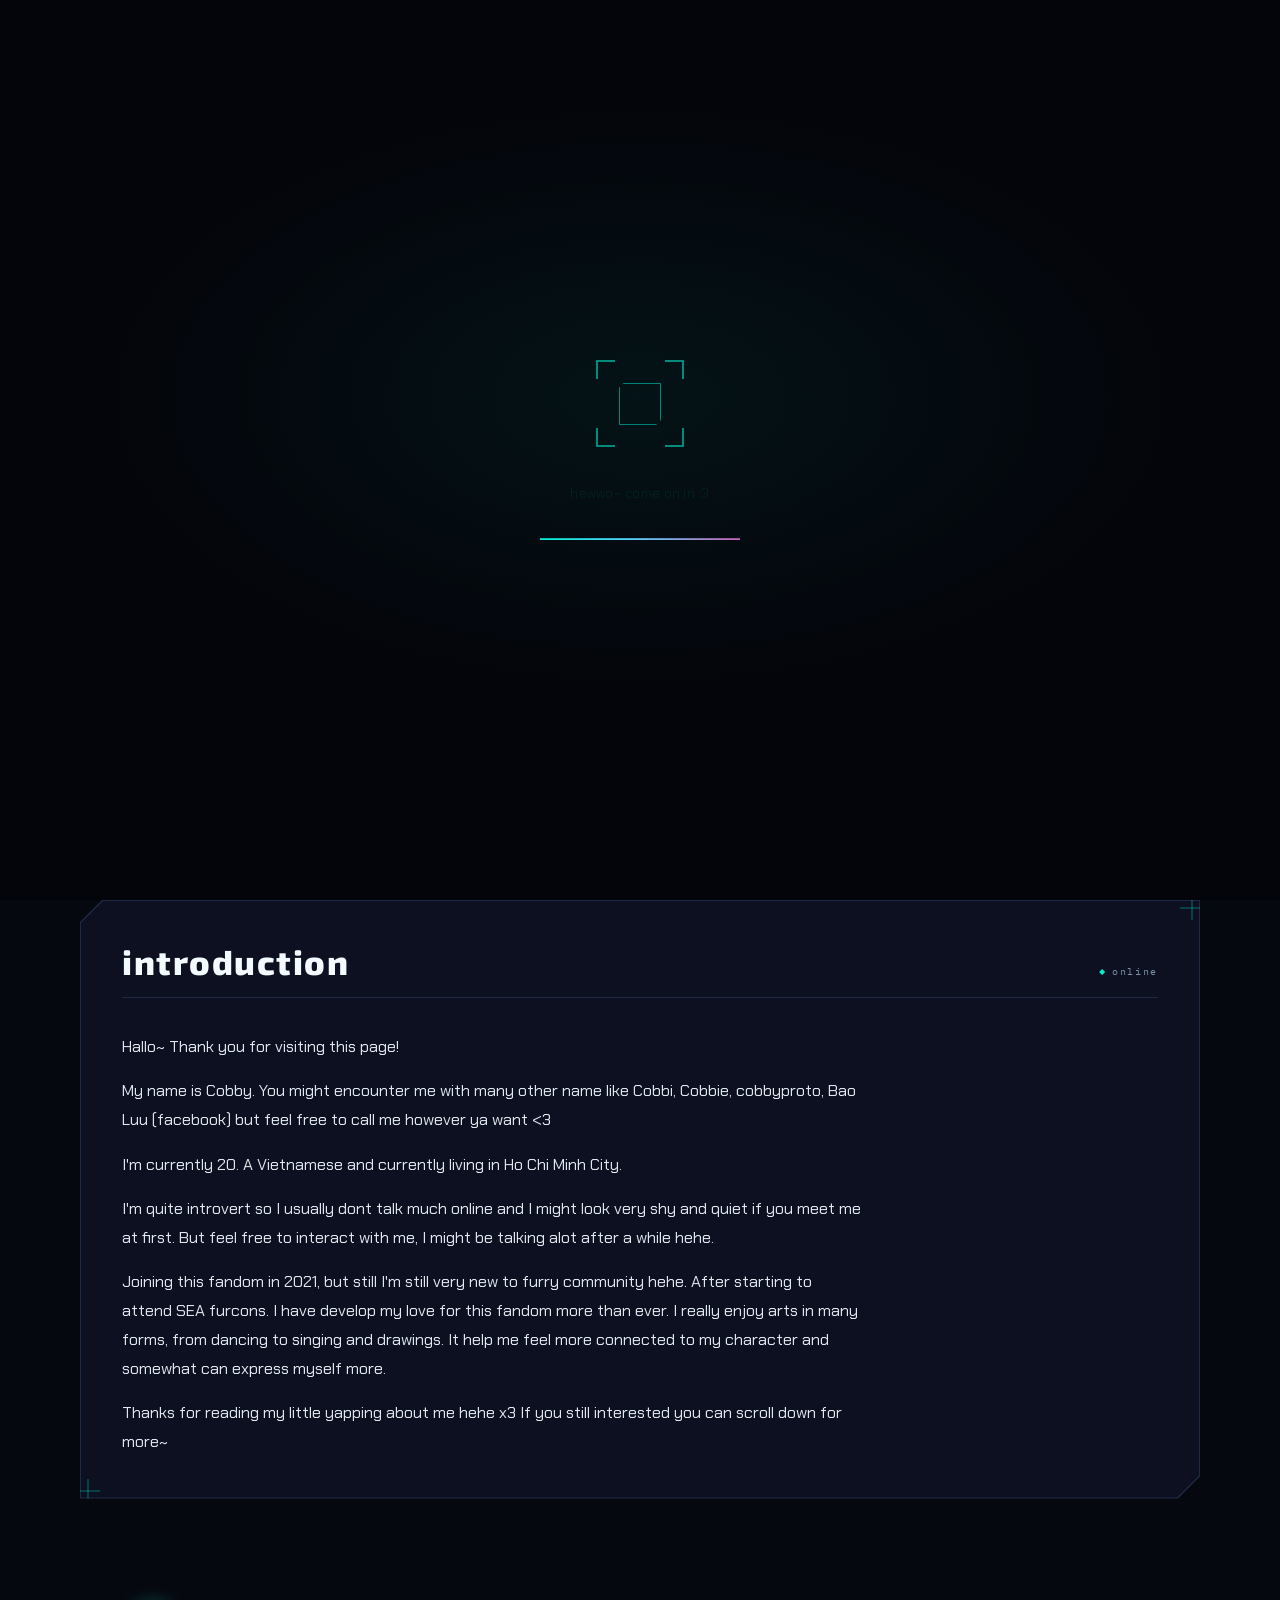
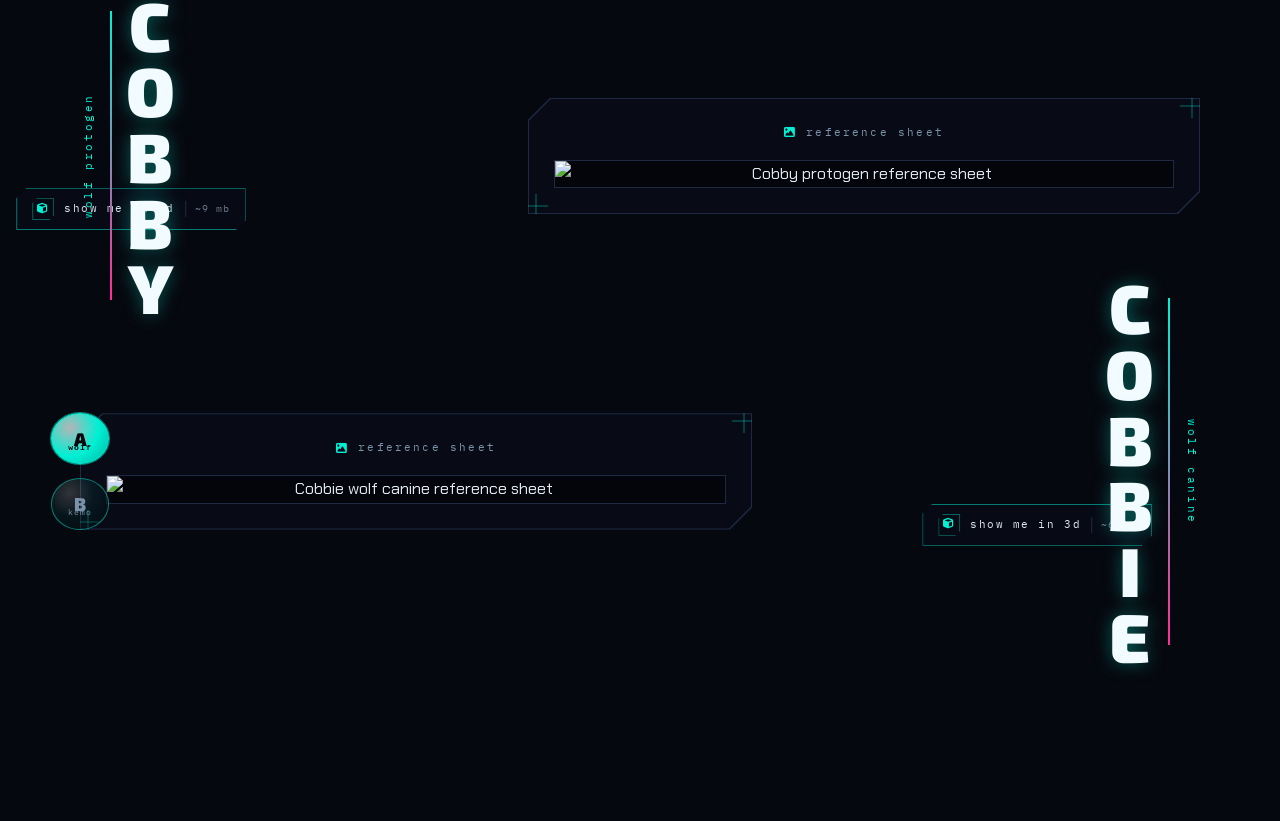
==== commit f01a8c8a: "feat: crate player and the shelf, globe and governor widgets The hero's right-hand HUD is now the cr" ====
--- a/index.html
+++ b/index.html
@@ -19,6 +19,107 @@
     <meta name="twitter:image" content="https://res.cloudinary.com/ffppnh9h/image/upload/f_auto,q_auto/v1789060845/gallery/jzbjonwksafpwnzmfews.webp">
     <meta name="theme-color" content="#00f0d4">
 
+    <!-- ===================================================================
+         Performance tier, decided before the first paint.
+
+         This has to be inline and synchronous: css/perf.css keys every
+         reduction off `data-perf` on <html>, and a stylesheet that paints the
+         full set piece and then un-paints it costs more than it saves. It is
+         deliberately tiny and cannot throw — anything it gets wrong is
+         corrected by js/perf.js once the page is up.
+
+         Tiers: lite (0) · balanced (1) · full (2) · ultra (3)
+         Override: ?perf=lite|balanced|full|ultra|auto
+         =================================================================== -->
+    <script>
+        (function () {
+            try {
+                var r = document.documentElement;
+                var T = ['lite', 'balanced', 'full', 'ultra'];
+                var L = { lite: 0, balanced: 1, full: 2, ultra: 3 };
+
+                // An explicit choice beats the device read, always.
+                var forced = null;
+                try {
+                    forced = new URLSearchParams(location.search).get('perf');
+                } catch (e) { }
+                if (forced) {
+                    forced = String(forced).toLowerCase();
+                    if (L[forced] !== undefined || forced === 'auto' || forced === 'reset') {
+                        try {
+                            if (forced === 'auto' || forced === 'reset') localStorage.removeItem('cobby.perf.v1');
+                            else localStorage.setItem('cobby.perf.v1', JSON.stringify({ tier: forced, source: 'query', ts: Date.now() }));
+                        } catch (e) { }
+                    }
+                }
+
+                var lvl = 3, why = [];
+                var nav = navigator;
+                var conn = nav.connection || nav.mozConnection || nav.webkitConnection || null;
+                var cores = nav.hardwareConcurrency || 0;
+                var mem = nav.deviceMemory || 0;
+                var dpr = window.devicePixelRatio || 1;
+                var vw = window.innerWidth || 1;
+
+                if (cores) {
+                    if (cores <= 2) { lvl = 0; why.push('cores'); }
+                    else if (cores <= 4) { lvl = Math.min(lvl, 1); why.push('cores'); }
+                }
+                if (mem) {
+                    if (mem <= 2) { lvl = 0; why.push('memory'); }
+                    else if (mem <= 4) { lvl = Math.min(lvl, 1); why.push('memory'); }
+                }
+                if (conn && conn.saveData) { lvl = 0; why.push('save-data'); }
+                if (conn && conn.effectiveType) {
+                    if (/^(slow-)?2g$/.test(conn.effectiveType)) { lvl = 0; why.push('2g'); }
+                    else if (conn.effectiveType === '3g') { lvl = Math.min(lvl, 1); why.push('3g'); }
+                }
+                if (dpr >= 3 && vw <= 480) { lvl = Math.min(lvl, 1); why.push('dpr'); }
+                if (window.matchMedia && window.matchMedia('(prefers-reduced-motion: reduce)').matches) {
+                    why.push('reduced-motion');
+                }
+
+                // A touch-first device tops out at `balanced`. See the long note
+                // in js/perf.js: core count and memory describe the machine, and
+                // a high-end laptop reports the same numbers as a phone. Pointer
+                // and hover capability describe how the page is being used, which
+                // is what decides whether 16 MB of 3D is worth its cost.
+                var touchFirst = false;
+                try {
+                    touchFirst = (window.matchMedia && window.matchMedia('(pointer: coarse)').matches)
+                        || (window.matchMedia && window.matchMedia('(hover: none)').matches)
+                        || (nav.maxTouchPoints || 0) > 0
+                        || (nav.userAgentData && nav.userAgentData.mobile === true);
+                } catch (e) { }
+                if (touchFirst && lvl > 1) { lvl = 1; why.push('touch'); }
+
+                // A tier remembered from a previous visit wins, but only in the
+                // downward direction: a device that got weaker since must not be
+                // held up by a stale "full".
+                try {
+                    var store = JSON.parse(localStorage.getItem('cobby.perf.v1') || 'null');
+                    if (store && store.tier && L[store.tier] !== undefined) {
+                        if (Date.now() - (store.ts || 0) < 6048e5) {
+                            if (store.source === 'query' || store.source === 'manual') lvl = L[store.tier];
+                            else lvl = Math.min(lvl, L[store.tier]);
+                        }
+                    }
+                } catch (e) { }
+
+                var tier = T[lvl];
+                r.setAttribute('data-perf', tier);
+                r.setAttribute('data-perf-lvl', String(lvl));
+                if (lvl === 0) r.className += ' perf-low perf-lowish';
+                else if (lvl === 1) r.className += ' perf-mid perf-lowish';
+                else r.className += ' perf-high';
+                if (why.length) r.setAttribute('data-perf-why', why.join(' '));
+            } catch (e) {
+                // Never let the governor be the reason the page fails.
+                document.documentElement.setAttribute('data-perf', 'full');
+            }
+        })();
+    </script>
+
     <!-- Favicon -->
     <link rel="icon" href="https://iili.io/BrOrpGj.png" type="image/png">
 
@@ -30,16 +131,43 @@
     <link rel="stylesheet" href="https://cdnjs.cloudflare.com/ajax/libs/font-awesome/6.4.0/css/all.min.css" media="print" onload="this.media='all'">
     <noscript><link rel="stylesheet" href="https://cdnjs.cloudflare.com/ajax/libs/font-awesome/6.4.0/css/all.min.css"></noscript>
     <link rel="stylesheet" href="./css/style.css">
-
+    <!-- Per-tab sheets. Each one only ever adds to style.css; nothing in them
+         redefines the base tokens. Loaded in tab order so a later sheet can
+         refine an earlier one without a specificity fight. -->
+    <link rel="stylesheet" href="./css/crate-widget.css">
+    <link rel="stylesheet" href="./css/gaming.css">
+    <link rel="stylesheet" href="./css/travel.css">
+    <!-- Tier rules. Loaded after the base sheet so it can only ever narrow it,
+         never fight it for the full-quality design. -->
+    <link rel="stylesheet" href="./css/perf.css">
+
+    <!-- Motion engine. Small and load-bearing for the entrance timeline, so it
+         loads everywhere; whether the smooth-scroll and 3D layers run at all is
+         decided by js/perf.js below.
+
+         model-viewer is deliberately NOT here: it is 935 KB of module for two
+         optional .glb files weighing 16 MB, and it used to load on every device
+         before the visitor had asked for a single model. js/main.js injects it
+         when the tier allows it or when someone taps "show me the 3d". -->
     <script src="https://cdnjs.cloudflare.com/ajax/libs/gsap/3.12.2/gsap.min.js" defer></script>
     <script src="https://cdnjs.cloudflare.com/ajax/libs/gsap/3.12.2/ScrollTrigger.min.js" defer></script>
     <script src="https://cdn.jsdelivr.net/gh/studio-freight/lenis@1.0.29/bundled/lenis.min.js" defer></script>
-    <script type="module" src="https://unpkg.com/@google/model-viewer@3.5.0/dist/model-viewer.min.js"></script>
+    <script src="./js/perf.js"></script>
 
     <link rel="dns-prefetch" href="https://res.cloudinary.com">
     <link rel="dns-prefetch" href="https://jnstohrqcfwfbybnjfhh.supabase.co">
 
-    <link rel="preload" as="image" href="https://res.cloudinary.com/ffppnh9h/image/upload/f_auto,q_auto/v1789146261/Kho%CC%82ng_Co%CC%81_Tie%CC%82u_%C4%90e%CC%82%CC%80844_20260606005456.png" fetchpriority="high">
+    <!-- The hero art is the LCP element on every device, so it is the one thing
+         preloaded. Two sizes: a phone-sized crop costs a fraction of the full
+         cutout, and the browser picks by width before it has parsed any CSS.
+
+         The sizes must stay in step with RESPONSIVE.hero in js/main.js — the
+         preload and the <img> have to ask for the same file or the browser
+         downloads both. -->
+    <link rel="preload" as="image" fetchpriority="high"
+        href="https://res.cloudinary.com/ffppnh9h/image/upload/f_auto,q_auto,w_1000/v1789146261/Kho%CC%82ng_Co%CC%81_Tie%CC%82u_%C4%90e%CC%82%CC%80844_20260606005456.png"
+        imagesrcset="https://res.cloudinary.com/ffppnh9h/image/upload/f_auto,q_auto,w_480/v1789146261/Kho%CC%82ng_Co%CC%81_Tie%CC%82u_%C4%90e%CC%82%CC%80844_20260606005456.png 480w, https://res.cloudinary.com/ffppnh9h/image/upload/f_auto,q_auto,w_720/v1789146261/Kho%CC%82ng_Co%CC%81_Tie%CC%82u_%C4%90e%CC%82%CC%80844_20260606005456.png 720w, https://res.cloudinary.com/ffppnh9h/image/upload/f_auto,q_auto,w_1000/v1789146261/Kho%CC%82ng_Co%CC%81_Tie%CC%82u_%C4%90e%CC%82%CC%80844_20260606005456.png 1000w, https://res.cloudinary.com/ffppnh9h/image/upload/f_auto,q_auto,w_1400/v1789146261/Kho%CC%82ng_Co%CC%81_Tie%CC%82u_%C4%90e%CC%82%CC%80844_20260606005456.png 1400w"
+        imagesizes="(max-width: 900px) 92vw, min(66vh, 720px)">
 
     <!-- The boot gate is a JS contract. Without JS, nothing may stay hidden. -->
     <noscript>
@@ -122,7 +250,8 @@
                         <div class="emitter-rim"></div>
                     </div>
                     <img data-image-key="hero"
-                        alt="Cobby, a cyan and purple wolf protogen" class="hero-character-png">
+                        alt="Cobby, a cyan and purple wolf protogen" class="hero-character-png"
+                        width="900" height="1200" fetchpriority="high" decoding="async">
                 </div>
 
                 <div class="ios-widget widget-left hud">
@@ -146,41 +275,61 @@
                     </div>
                 </div>
 
-                <div class="ios-widget widget-right hud">
-                    <div class="spotify-bar-main">
-                        <div class="vinyl-container">
-                            <div class="vinyl-disc spinning no-art" id="spotify-vinyl">
-                                <div class="vinyl-center-hole" aria-hidden="true"></div>
-                                <img alt="" class="vinyl-cover" id="spotify-album-cover">
-                            </div>
-                        </div>
-
-                        <div class="spotify-bar-content">
-                            <div class="spotify-bar-top">
-                                <div class="spotify-badge">
-                                    <i class="fab fa-spotify spotify-green-icon" aria-hidden="true"></i>
-                                    <span id="spotify-status-label">LISTENING TO</span>
-                                </div>
-                                <div class="equalizer-bars playing" id="spotify-equalizer" aria-hidden="true">
-                                    <span></span><span></span><span></span><span></span>
-                                </div>
-                            </div>
-
-                            <div class="spotify-track-info">
-                                <div class="track-title" id="spotify-track-title">you</div>
-                                <div class="track-artist" id="spotify-track-artist">hehe x3</div>
-                            </div>
-                        </div>
-                    </div>
-
-                    <div class="spotify-widget-footer">
-                        <div class="spotify-progress-bar" role="progressbar" aria-label="track position" aria-valuemin="0" aria-valuemax="100" aria-valuenow="45">
-                            <div class="spotify-progress-fill" id="spotify-progress-fill" style="width: 45%;"></div>
-                        </div>
-                        <div class="spotify-time">
-                            <span id="spotify-current-time">1:24</span>
-                            <span id="spotify-total-time">3:10</span>
-                        </div>
+                <!-- The live crate. Static markup on purpose: if js/music.js never
+                     loads, this is still a legible readout rather than an empty
+                     hole where the old Spotify panel used to be. music.js
+                     upgrades it into a real <audio> player. -->
+                <div class="ios-widget widget-right hud crate-widget" id="crate-widget">
+                    <div class="crate-widget-main">
+                        <div class="crate-slot is-empty" id="crate-slot" aria-hidden="true">
+                            <img alt="" class="crate-slot-art" id="crate-slot-art" width="58" height="58" loading="lazy" decoding="async">
+                            <canvas class="crate-slot-eq" id="crate-eq" width="116" height="116"></canvas>
+                            <span class="crate-slot-spin" id="crate-slot-spin" aria-hidden="true"></span>
+                            <span class="crate-slot-idle"><i class="fas fa-box-open"></i></span>
+                        </div>
+
+                        <div class="crate-widget-body">
+                            <div class="crate-widget-top">
+                                <span class="crate-badge" id="crate-badge">
+                                    <i class="fas fa-satellite-dish" aria-hidden="true"></i>
+                                    <span id="crate-status"><span lang="en">crate idle</span><span lang="vi">thùng đang trống</span></span>
+                                </span>
+                                <span class="crate-tier" id="crate-tier" aria-hidden="true"></span>
+                            </div>
+
+                            <div class="crate-track">
+                                <div class="track-title" id="crate-track-title">—</div>
+                                <div class="track-artist" id="crate-track-artist">—</div>
+                            </div>
+                        </div>
+                    </div>
+
+                    <!-- The mini case: the CS2 strip in miniature. It scrolls
+                         under a fixed reticle before every play, so the hero
+                         box shows the same pull the old tab used to. -->
+                    <div class="crate-case" id="crate-case" aria-hidden="true">
+                        <div class="crate-case-reel" id="crate-case-reel"></div>
+                        <div class="crate-case-reticle"></div>
+                    </div>
+
+                    <div class="crate-widget-footer">
+                        <button class="crate-btn" type="button" id="crate-play" aria-label="Play or pause the loaded track">
+                            <i class="fas fa-play" aria-hidden="true"></i>
+                        </button>
+                        <button class="crate-btn" type="button" id="crate-next" aria-label="Next song">
+                            <i class="fas fa-forward-step" aria-hidden="true"></i>
+                        </button>
+                        <button class="crate-btn" type="button" id="crate-mute" aria-label="Mute" aria-pressed="false">
+                            <i class="fas fa-volume-up" aria-hidden="true"></i>
+                        </button>
+                        <div class="crate-volume" aria-label="volume">
+                            <i class="fas fa-volume-down" aria-hidden="true"></i>
+                            <input type="range" id="crate-volume" min="0" max="100" step="1" value="5" aria-label="Volume">
+                        </div>
+                        <div class="spotify-progress-bar" role="progressbar" aria-label="track position" aria-valuemin="0" aria-valuemax="100" aria-valuenow="0">
+                            <div class="spotify-progress-fill" id="crate-progress-fill" style="width: 0%;"></div>
+                        </div>
+                        <span class="crate-clock" id="crate-current-time">0:00</span>
                     </div>
                 </div>
 
@@ -237,7 +386,15 @@
 
             <section id="view-profile" class="view-section active">
 
-                <div class="game-panel hud">
+                <div id="tabs-container">
+
+                    <!-- FURSONA — the only tab that carries the introduction.
+                         It lives inside the panel, not above the tab container,
+                         so switching tabs removes it structurally instead of
+                         hiding it with a rule that has to be maintained. -->
+                    <div id="tab-fursona" class="tab-content active" role="tabpanel" aria-labelledby="tab-btn-fursona">
+
+                <div class="game-panel hud" id="intro-panel">
                     <div class="dashboard-header">
                         <h2>
                             <span lang="en">INTRODUCTION</span>
@@ -268,11 +425,7 @@
                     </div>
                 </div>
 
-                <div id="tabs-container">
-
-                    <!-- FURSONA -->
-                    <div id="tab-fursona" class="tab-content active" role="tabpanel" aria-labelledby="tab-btn-fursona">
-
+                    <!-- COBBY — reference sheet + 3D -->
                         <div class="refsheet-duo" id="cobby-scene">
                             <div class="refsheet-name">
                                 <p class="char-kind">WOLF PROTOGEN</p>
@@ -293,7 +446,9 @@
                                     </span>
                                 </div>
                             </div>
-                            <div class="refsheet-model-panel">
+                            <div class="refsheet-model-panel" data-model-panel
+                                data-model-src="./assets/models/cobby.glb"
+                                data-model-name="cobby">
                                 <model-viewer id="cobby-model3d" class="refsheet-model-viewer"
                                     data-model-key="cobbyModel3d"
                                     alt="Cobby's 3D VRChat model"
@@ -308,6 +463,16 @@
                                         <p class="model3d-poster-text">loading 3d model…</p>
                                     </div>
                                 </model-viewer>
+                                <!-- The sizes are honest: this is a Blender export,
+                                     not a web asset. Telling someone that before
+                                     they tap is the difference between a considered
+                                     choice and a stall they did not ask for. -->
+                                <button type="button" class="model3d-gate" data-model-load
+                                    aria-label="Load Cobby's 3D model, about 9 megabytes">
+                                    <span class="model3d-gate-icon" aria-hidden="true"><i class="fas fa-cube"></i></span>
+                                    <span class="model3d-gate-label">show me in 3d</span>
+                                    <span class="model3d-gate-note">~9 mb</span>
+                                </button>
                             </div>
                         </div>
 
@@ -341,7 +506,10 @@
                                 </span>
                             </div>
                             </div>
-                            <div class="refsheet-model-panel">
+                            <div class="refsheet-model-panel" data-model-panel
+                                data-model-src="./assets/models/cobbie.glb"
+                                data-model-name="cobbie"
+                                data-model-variants='{"2":"./assets/models/cobbie-kemo.glb"}'>
                                 <model-viewer id="cobbie-model3d" class="refsheet-model-viewer"
                                     data-model-key="cobbieModel3d"
                                     alt="Cobbie's 3D model"
@@ -356,6 +524,12 @@
                                         <p class="model3d-poster-text">loading 3d model…</p>
                                     </div>
                                 </model-viewer>
+                                <button type="button" class="model3d-gate" data-model-load
+                                    aria-label="Load Cobbie's 3D model, about 6 megabytes">
+                                    <span class="model3d-gate-icon" aria-hidden="true"><i class="fas fa-cube"></i></span>
+                                    <span class="model3d-gate-label">show me in 3d</span>
+                                    <span class="model3d-gate-note">~6 mb</span>
+                                </button>
                             </div>
                         </div>
 
@@ -368,234 +542,114 @@
                         </div>
                     </div>
 
-                    <!-- GAMING -->
+                    <!-- GAMING — the arcade shelf. Replaces the old account list
+                         entirely: each game is a card you can pick up, and the
+                         account handle you actually need is on its back. -->
                     <div id="tab-gaming" class="tab-content" role="tabpanel" aria-labelledby="tab-btn-gaming">
                         <div class="game-panel hud">
                             <div class="dashboard-header">
-                                <h2>GAME ACCOUNTS</h2>
+                                <h2>
+                                    <span lang="en">THE SHELF</span>
+                                    <span lang="vi">KỆ GAME</span>
+                                </h2>
                                 <div class="status-indicator is-magenta">
-                                    <span class="dot" aria-hidden="true"></span> gaming
+                                    <span class="dot" aria-hidden="true"></span>
+                                    <span lang="en">5 titles · tap to flip</span>
+                                    <span lang="vi">5 tựa game · chạm để lật</span>
                                 </div>
                             </div>
 
-                            <div class="game-accounts-grid">
-
-                                <div class="game-account-row">
-                                    <span class="game-icon-wrap gi-vrchat"><i class="fas fa-vr-cardboard" aria-hidden="true"></i></span>
-                                    <span class="game-info">
-                                        <span class="game-label">VRChat</span>
-                                        <span class="game-id">JacobUwU</span>
+                            <div class="shelf-deck" id="shelf-deck" role="list" aria-label="games cobby plays">
+                                <!-- Cards are generated by js/gaming.js from DECK:
+                                     real art, real handles, invented ranks. -->
+                            </div>
+
+                            <div class="shelf-footer">
+                                <p class="shelf-note">
+                                    <i class="fas fa-circle-info" aria-hidden="true"></i>
+                                    <span lang="en">handles are real — tap the copy key on a card's back</span>
+                                    <span lang="vi">tài khoản đều thật — chạm nút copy ở mặt sau thẻ nha</span>
+                                </p>
+                                <div class="shelf-pong">
+                                    <canvas id="pong-canvas" role="img" aria-label="a tiny game of pong, playing itself"></canvas>
+                                </div>
+                            </div>
+                        </div>
+                    </div>
+
+                    <!-- MUSIC lives in the hero's crate widget now — there is no
+                         music tab. The tiny box in the hero IS the player. -->
+
+                    <!-- TRAVEL — the globe. The old roadmap is still here, but the
+                         flight path is now the thing you look at first. -->
+                    <div id="tab-travel" class="tab-content" role="tabpanel" aria-labelledby="tab-btn-travel">
+                        <div class="game-panel hud travel-panel">
+                            <div class="dashboard-header">
+                                <h2>
+                                    <span lang="en">FLIGHT LOG</span>
+                                    <span lang="vi">NHẬT KÝ BAY</span>
+                                </h2>
+                                <div class="status-indicator is-magenta">
+                                    <span class="dot" aria-hidden="true"></span>
+                                    <span id="globe-readout">
+                                        <span lang="en">standby · 9 pins</span>
+                                        <span lang="vi">chờ lệnh · 9 ghim</span>
                                     </span>
-                                    <button class="copy-game-btn" type="button" onclick="copyGameUsername('JacobUwU', this)" aria-label="Copy VRChat username">
-                                        <i class="far fa-copy" aria-hidden="true"></i>
+                                </div>
+                            </div>
+
+                            <div class="globe-stage" id="globe-stage">
+                                <div class="globe-view">
+                                    <canvas id="globe-canvas" aria-label="a 3D globe plotting every convention cobby has flown to" role="img"></canvas>
+                                </div>
+
+                                <div class="globe-hud hud" id="globe-hud">
+                                    <div class="globe-plane-readout" id="globe-plane-readout">
+                                        <span class="globe-plane-callsign" id="globe-callsign">STANDBY</span>
+                                        <span class="globe-plane-route" id="globe-route">
+                                            <span lang="en">select a convention</span>
+                                            <span lang="vi">chọn một sự kiện</span>
+                                        </span>
+                                    </div>
+
+                                    <p class="globe-detail" id="globe-detail">
+                                        <span lang="en">the earth, plotted from nine real conventions</span>
+                                        <span lang="vi">trái đất, vẽ lại từ chín sự kiện có thật</span>
+                                    </p>
+
+                                    <dl class="globe-gauges">
+                                        <div class="globe-gauge">
+                                            <dt><span lang="en">legs</span><span lang="vi">chặng</span></dt>
+                                            <dd id="gauge-legs">09</dd>
+                                        </div>
+                                        <div class="globe-gauge">
+                                            <dt><span lang="en">countries</span><span lang="vi">quốc gia</span></dt>
+                                            <dd id="gauge-countries">03</dd>
+                                        </div>
+                                        <div class="globe-gauge">
+                                            <dt><span lang="en">range</span><span lang="vi">tổng km</span></dt>
+                                            <dd id="gauge-range">—</dd>
+                                        </div>
+                                    </dl>
+
+                                    <button class="globe-toggle" type="button" id="globe-tour">
+                                        <i class="fas fa-plane-departure" aria-hidden="true"></i>
+                                        <span lang="en">fly the whole route</span>
+                                        <span lang="vi">bay toàn bộ hành trình</span>
                                     </button>
                                 </div>
 
-                                <div class="game-account-row">
-                                    <span class="game-icon-wrap gi-riot"><i class="fas fa-chess-knight" aria-hidden="true"></i></span>
-                                    <span class="game-info">
-                                        <span class="game-label">League of Legends / TFT (VN)</span>
-                                        <span class="game-id">Cobbi<span class="tag-hash">#GRRR</span></span>
-                                    </span>
-                                    <button class="copy-game-btn" type="button" onclick="copyGameUsername('Cobbi#GRRR', this)" aria-label="Copy League of Legends username">
-                                        <i class="far fa-copy" aria-hidden="true"></i>
-                                    </button>
-                                </div>
-
-                                <div class="game-account-row">
-                                    <span class="game-icon-wrap gi-valorant"><i class="fas fa-crosshairs" aria-hidden="true"></i></span>
-                                    <span class="game-info">
-                                        <span class="game-label">Valorant</span>
-                                        <span class="game-id">Con Cobbi Báo<span class="tag-hash">#PROOT</span></span>
-                                    </span>
-                                    <button class="copy-game-btn" type="button" onclick="copyGameUsername('Con Cobbi Báo#PROOT', this)" aria-label="Copy Valorant username">
-                                        <i class="far fa-copy" aria-hidden="true"></i>
-                                    </button>
-                                </div>
-
-                                <div class="game-account-row">
-                                    <span class="game-icon-wrap gi-roblox"><i class="fas fa-cube" aria-hidden="true"></i></span>
-                                    <span class="game-info">
-                                        <span class="game-label">Roblox</span>
-                                        <span class="game-id">CobbyProto</span>
-                                    </span>
-                                    <button class="copy-game-btn" type="button" onclick="copyGameUsername('CobbyProto', this)" aria-label="Copy Roblox username">
-                                        <i class="far fa-copy" aria-hidden="true"></i>
-                                    </button>
-                                </div>
-
-                                <div class="game-account-row">
-                                    <a href="https://steamcommunity.com/id/BasicallyJacob/" target="_blank" rel="noopener" class="game-account-link">
-                                        <span class="game-icon-wrap gi-steam"><i class="fab fa-steam" aria-hidden="true"></i></span>
-                                        <span class="game-info">
-                                            <span class="game-label">Steam</span>
-                                            <span class="game-id">Cobby <i class="fas fa-external-link-alt" aria-hidden="true"></i></span>
-                                        </span>
-                                    </a>
-                                </div>
-
-                                <div class="game-account-row pong-easter-row">
-                                    <canvas id="pong-canvas" role="img" aria-label="a tiny game of pong, playing itself"></canvas>
-                                </div>
-                            </div>
-                        </div>
-                    </div>
-
-                    <!-- TRAVEL -->
-                    <div id="tab-travel" class="tab-content" role="tabpanel" aria-labelledby="tab-btn-travel">
-                        <div class="roadmap-timeline">
-
-                            <div class="roadmap-year-divider"><span>2026</span></div>
-
-                            <div class="roadmap-item upcoming">
-                                <div class="roadmap-marker" aria-hidden="true"><i class="fas fa-map-marker-alt"></i></div>
-                                <div class="roadmap-content">
-                                    <div class="event-header">
-                                        <h4 class="event-name">FURUM 2026</h4>
-                                        <span class="event-tag">Planned</span>
-                                    </div>
-                                    <p class="event-meta">
-                                        <i class="far fa-calendar-alt" aria-hidden="true"></i> 11-13 Dec 2026
-                                        <span class="meta-separator" aria-hidden="true">·</span>
-                                        <i class="fas fa-map-marker-alt" aria-hidden="true"></i> Petaling Jaya, Malaysia
-                                        <img src="https://flagcdn.com/w20/my.png" alt="" class="flag">
-                                    </p>
-                                </div>
-                            </div>
-
-                            <div class="roadmap-item upcoming">
-                                <div class="roadmap-marker" aria-hidden="true"><i class="fas fa-map-marker-alt"></i></div>
-                                <div class="roadmap-content">
-                                    <div class="event-header">
-                                        <h4 class="event-name">FurGIV 2026</h4>
-                                        <span class="event-tag">Planned</span>
-                                    </div>
-                                    <p class="event-meta">
-                                        <i class="far fa-calendar-alt" aria-hidden="true"></i> 19 Sep 2026
-                                        <span class="meta-separator" aria-hidden="true">·</span>
-                                        <i class="fas fa-map-marker-alt" aria-hidden="true"></i> Hanoi, Vietnam
-                                        <img src="https://flagcdn.com/w20/vn.png" alt="" class="flag">
-                                    </p>
-                                </div>
-                            </div>
-
-                            <div class="roadmap-item upcoming">
-                                <div class="roadmap-marker" aria-hidden="true"><i class="fas fa-map-marker-alt"></i></div>
-                                <div class="roadmap-content">
-                                    <div class="event-header">
-                                        <h4 class="event-name">FUVE 2026</h4>
-                                        <span class="event-tag tag-next">Going next</span>
-                                    </div>
-                                    <p class="event-meta">
-                                        <i class="far fa-calendar-alt" aria-hidden="true"></i> 15 Aug 2026
-                                        <span class="meta-separator" aria-hidden="true">·</span>
-                                        <i class="fas fa-map-marker-alt" aria-hidden="true"></i> Ho Chi Minh City, Vietnam
-                                        <img src="https://flagcdn.com/w20/vn.png" alt="" class="flag">
-                                    </p>
-                                </div>
-                            </div>
-
-                            <div class="roadmap-item past left-side">
-                                <div class="roadmap-marker" aria-hidden="true"><i class="fas fa-map-marker-alt"></i></div>
-                                <div class="roadmap-content">
-                                    <div class="event-header">
-                                        <h4 class="event-name">SiamPaws 2026</h4>
-                                    </div>
-                                    <p class="event-meta">
-                                        <i class="far fa-calendar-alt" aria-hidden="true"></i> 6-7 Jun 2026
-                                        <span class="meta-separator" aria-hidden="true">·</span>
-                                        <i class="fas fa-map-marker-alt" aria-hidden="true"></i> Bangkok, Thailand
-                                        <img src="https://flagcdn.com/w20/th.png" alt="" class="flag">
-                                    </p>
-                                    <img data-image-key="event0" class="event-photo" alt="Cobby at SiamPaws 2026" loading="lazy" decoding="async">
-                                </div>
-                            </div>
-
-                            <div class="roadmap-year-divider"><span>2025</span></div>
-
-                            <div class="roadmap-item past right-side">
-                                <div class="roadmap-marker" aria-hidden="true"><i class="fas fa-map-marker-alt"></i></div>
-                                <div class="roadmap-content">
-                                    <div class="event-header">
-                                        <h4 class="event-name">FurGIV 2025</h4>
-                                    </div>
-                                    <p class="event-meta">
-                                        <i class="far fa-calendar-alt" aria-hidden="true"></i> 20 Sep 2025
-                                        <span class="meta-separator" aria-hidden="true">·</span>
-                                        <i class="fas fa-map-marker-alt" aria-hidden="true"></i> Hanoi, Vietnam
-                                        <img src="https://flagcdn.com/w20/vn.png" alt="" class="flag">
-                                    </p>
-                                    <img data-image-key="event1" class="event-photo" alt="Cobby at FurGIV 2025" loading="lazy" decoding="async">
-                                </div>
-                            </div>
-
-                            <div class="roadmap-item past left-side">
-                                <div class="roadmap-marker" aria-hidden="true"><i class="fas fa-map-marker-alt"></i></div>
-                                <div class="roadmap-content">
-                                    <div class="event-header">
-                                        <h4 class="event-name">FUVE 2025</h4>
-                                    </div>
-                                    <p class="event-meta">
-                                        <i class="far fa-calendar-alt" aria-hidden="true"></i> 2 Aug 2025
-                                        <span class="meta-separator" aria-hidden="true">·</span>
-                                        <i class="fas fa-map-marker-alt" aria-hidden="true"></i> Ho Chi Minh City, Vietnam
-                                        <img src="https://flagcdn.com/w20/vn.png" alt="" class="flag">
-                                    </p>
-                                    <img data-image-key="event2" class="event-photo" alt="Cobby at FUVE 2025" loading="lazy" decoding="async">
-                                </div>
-                            </div>
-
-                            <div class="roadmap-item past right-side">
-                                <div class="roadmap-marker" aria-hidden="true"><i class="fas fa-map-marker-alt"></i></div>
-                                <div class="roadmap-content">
-                                    <div class="event-header">
-                                        <h4 class="event-name">Thaitails 2025</h4>
-                                    </div>
-                                    <p class="event-meta">
-                                        <i class="far fa-calendar-alt" aria-hidden="true"></i> 22-23 Mar 2025
-                                        <span class="meta-separator" aria-hidden="true">·</span>
-                                        <i class="fas fa-map-marker-alt" aria-hidden="true"></i> Nothaburi, Thailand
-                                        <img src="https://flagcdn.com/w20/th.png" alt="" class="flag">
-                                    </p>
-                                    <img data-image-key="event3" class="event-photo" alt="Cobby at Thaitails 2025" loading="lazy" decoding="async">
-                                </div>
-                            </div>
-
-                            <div class="roadmap-year-divider"><span>2024</span></div>
-
-                            <div class="roadmap-item past left-side">
-                                <div class="roadmap-marker" aria-hidden="true"><i class="fas fa-map-marker-alt"></i></div>
-                                <div class="roadmap-content">
-                                    <div class="event-header">
-                                        <h4 class="event-name">FUVE 2024</h4>
-                                    </div>
-                                    <p class="event-meta">
-                                        <i class="far fa-calendar-alt" aria-hidden="true"></i> 18 Aug 2024
-                                        <span class="meta-separator" aria-hidden="true">·</span>
-                                        <i class="fas fa-map-marker-alt" aria-hidden="true"></i> Ho Chi Minh City, Vietnam
-                                        <img src="https://flagcdn.com/w20/vn.png" alt="" class="flag">
-                                    </p>
-                                    <img data-image-key="event4" class="event-photo" alt="Cobby at FUVE 2024" loading="lazy" decoding="async">
-                                </div>
-                            </div>
-
-                            <div class="roadmap-year-divider"><span>2023</span></div>
-
-                            <div class="roadmap-item past right-side">
-                                <div class="roadmap-marker" aria-hidden="true"><i class="fas fa-map-marker-alt"></i></div>
-                                <div class="roadmap-content">
-                                    <div class="event-header">
-                                        <h4 class="event-name">FUVE 2023</h4>
-                                    </div>
-                                    <p class="event-meta">
-                                        <i class="far fa-calendar-alt" aria-hidden="true"></i> 15 Oct 2023
-                                        <span class="meta-separator" aria-hidden="true">·</span>
-                                        <i class="fas fa-map-marker-alt" aria-hidden="true"></i> Ho Chi Minh City, Vietnam
-                                        <img src="https://flagcdn.com/w20/vn.png" alt="" class="flag">
-                                    </p>
-                                </div>
-                            </div>
-
+                                <p class="globe-hint" id="globe-hint">
+                                    <i class="fas fa-hand-pointer" aria-hidden="true"></i>
+                                    <span lang="en">drag to spin · tap a pin to fly there</span>
+                                    <span lang="vi">kéo để xoay · chạm ghim để bay tới</span>
+                                </p>
+                            </div>
+
+                            <div class="roadmap-timeline">
+                                <!-- Rendered by js/travel.js from the same FLIGHTS table
+                                     that drives the globe, so the two can never drift. -->
+                            </div>
                         </div>
                     </div>
                 </div>
@@ -613,10 +667,10 @@
                 <i class="fas fa-image" aria-hidden="true"></i> Gallery
             </button>
             <button class="dock-btn" type="button" role="tab" id="tab-btn-gaming" aria-controls="tab-gaming" aria-selected="false" tabindex="-1" onclick="switchTab('gaming')">
-                <i class="fas fa-gamepad" aria-hidden="true"></i> Gaming
+                <i class="fas fa-gamepad" aria-hidden="true"></i> <span lang="en">Gaming</span><span lang="vi">Game</span>
             </button>
             <button class="dock-btn" type="button" role="tab" id="tab-btn-travel" aria-controls="tab-travel" aria-selected="false" tabindex="-1" onclick="switchTab('travel')">
-                <i class="fas fa-plane" aria-hidden="true"></i> Travel Plan
+                <i class="fas fa-plane" aria-hidden="true"></i> <span lang="en">Travel</span><span lang="vi">Du lịch</span>
             </button>
         </div>
     </nav>
@@ -639,6 +693,9 @@
 
     <script src="https://cdn.jsdelivr.net/npm/@supabase/supabase-js@2"></script>
     <script src="./js/main.js"></script>
+    <script src="./js/music.js" defer></script>
+    <script src="./js/gaming.js" defer></script>
+    <script src="./js/travel.js" defer></script>
 </body>
 
 </html>
--- a/css/style.css
+++ b/css/style.css
@@ -224,7 +224,10 @@
     opacity: 0;
     filter: saturate(0.55) contrast(1.05);
     transition: opacity 2.4s ease;
-    will-change: opacity;
+    /* No `will-change: opacity` here on purpose. There are several of these
+       stacked full-viewport, they are only ever transitioned once every eight
+       seconds, and a permanent will-change buys nothing for a transition that
+       short while costing a full-screen composited layer each, forever. */
 }
 
 .bg-slide.loaded.active {
@@ -622,9 +625,11 @@
     animation: aberration-settle 1.5s var(--ease-out) 0.35s both;
 }
 
+/* The entrance timeline moves these once, through GSAP, which sets its own
+   will-change for the duration of the tween and clears it after. Declaring it
+   here made five permanently composited layers out of a one-second event. */
 .name-char {
     display: inline-block;
-    will-change: transform;
 }
 
 @keyframes aberration-settle {
@@ -1112,8 +1117,11 @@
     background: rgba(var(--holo-1-rgb), 0.07);
 }
 
-/* Hover lights a holo hairline along the cell's top edge */
-.social-link::after {
+/* Hover lights a holo hairline along the cell's top edge.
+   The gradient is painted once; the travelling highlight is a second layer
+   above it that only moves. Same reasoning as the name underline — a sliding
+   background-position repaints the gradient every frame for a 2px line. */
+.social-link::before {
     content: "";
     position: absolute;
     top: 0;
@@ -1126,10 +1134,34 @@
     transition: opacity 0.25s ease;
 }
 
+.social-link::after {
+    content: "";
+    position: absolute;
+    top: 0;
+    left: 0;
+    right: 0;
+    margin-left: auto;
+    margin-right: auto;
+    width: 42%;
+    height: 2px;
+    background: linear-gradient(90deg,
+            transparent 0%,
+            rgba(255, 255, 255, 0.9) 50%,
+            transparent 100%);
+    opacity: 0;
+    transition: opacity 0.25s ease;
+}
+
+.social-link:hover::before,
+.social-link:focus-visible::before,
 .social-link:hover::after,
 .social-link:focus-visible::after {
     opacity: 1;
-    animation: holo-shift 2.6s linear infinite;
+}
+
+.social-link:hover::after,
+.social-link:focus-visible::after {
+    animation: holo-travel-x 2.6s linear infinite;
 }
 
 .social-link svg {
@@ -1300,8 +1332,11 @@
     color: var(--holo-1);
 }
 
-/* Active state is a holographic underline, never a filled pill */
-.dock-btn::after {
+/* Active state is a holographic underline, never a filled pill.
+   ::before holds the painted gradient, ::after carries the travelling
+   highlight. The reveal still runs on `transform`, so the underline still
+   grows out of the centre; only the shimmer layer above it moves. */
+.dock-btn::before {
     content: "";
     position: absolute;
     left: 14px;
@@ -1316,16 +1351,34 @@
     transition: opacity 0.3s ease, transform 0.4s var(--ease-out);
 }
 
-.dock-btn:hover::after {
+.dock-btn::after {
+    content: "";
+    position: absolute;
+    left: 14px;
+    right: 14px;
+    bottom: 7px;
+    height: 2px;
+    background: linear-gradient(90deg,
+            transparent 0%,
+            rgba(255, 255, 255, 0.9) 50%,
+            transparent 100%);
+    opacity: 0;
+    transition: opacity 0.3s ease;
+}
+
+.dock-btn:hover::before {
     opacity: 0.45;
     transform: scaleX(1);
 }
 
+.dock-btn.active::before {
+    opacity: 1;
+    transform: scaleX(1);
+}
+
 .dock-btn.active::after {
     opacity: 1;
-    transform: scaleX(1);
-    background-size: 280% 100%;
-    animation: holo-shift 2.8s linear infinite;
+    animation: holo-travel-x 2.8s linear infinite;
 }
 
 /* -----------------------------------------------------------------------------
@@ -1576,25 +1629,59 @@
     padding-bottom: 14px;
 }
 
-/* Underline accent replaces the old glitch pseudo-elements */
+/* Underline accent replaces the old glitch pseudo-elements.
+   The gradient is painted once, on ::before, and never moves. It used to crawl
+   by animating background-position, which makes the browser rebuild and
+   re-rasterise the gradient on every frame — a lot of work for a 2px line, on
+   several elements, forever.
+
+   ::after is the travelling highlight: a narrow band that slides along the bar.
+   It is deliberately narrower than the bar and only ever translates by less
+   than its own width, so it cannot paint past either end — `.char-name` must
+   not clip (that would eat the letters' text-shadow), so nothing here may rely
+   on an ancestor to contain it. Transform only, so the compositor runs it and
+   the paint happens once. */
+.char-name::before {
+    content: "";
+    position: absolute;
+    left: 0;
+    right: 0;
+    bottom: 0;
+    /* Centred by auto margins rather than a translate, so the travelling
+       highlight below has the transform channel to itself. */
+    margin-left: auto;
+    margin-right: auto;
+    width: min(100%, 190px);
+    height: 2px;
+    background: var(--holo);
+    background-size: 200% 100%;
+}
+
 .char-name::after {
     content: "";
     position: absolute;
-    left: 50%;
+    left: 0;
+    right: 0;
     bottom: 0;
-    transform: translateX(-50%);
-    width: min(100%, 190px);
+    margin-left: auto;
+    margin-right: auto;
+    width: min(36%, 68px);
     height: 2px;
-    /* Continuous holographic sweep. The --holo gradient starts and ends on the
-       same cyan, so shifting the oversized background by its own width loops seamlessly. */
-    background: var(--holo);
-    background-size: 200% 100%;
-    animation: holo-sweep 3.2s linear infinite;
-}
-
-@keyframes holo-sweep {
-    from { background-position: 0% 0; }
-    to   { background-position: -200% 0; }
+    background: linear-gradient(90deg,
+            transparent 0%,
+            rgba(255, 255, 255, 0.92) 50%,
+            transparent 100%);
+    animation: holo-travel-x 3.2s linear infinite;
+}
+
+@keyframes holo-travel-x {
+    from {
+        transform: translateX(-70%);
+    }
+
+    to {
+        transform: translateX(70%);
+    }
 }
 
 .char-kind {
@@ -1631,6 +1718,8 @@
     background: rgba(var(--holo-1-rgb), 0.045);
 }
 
+/* Painted once, never shifted. The hover already lights the cell; the sweep
+   used to repaint this gradient every frame on top of that. */
 .readout-cell::after {
     content: "";
     position: absolute;
@@ -1646,7 +1735,6 @@
 
 .readout-cell:hover::after {
     opacity: 1;
-    animation: holo-shift 2.8s linear infinite;
 }
 
 .readout-key {
@@ -1736,27 +1824,61 @@
     text-align: center;
 }
 
-/* The shared underline becomes a vertical holo rule beside the letters. */
-.refsheet-name .char-name::after {
+/* The shared underline becomes a vertical holo rule beside the letters. Same
+   split as the horizontal bar: ::before is the painted gradient, ::after is the
+   life on top of it.
+
+   The horizontal bars carry a band that travels, because they are wide and
+   short and a band narrower than the bar can slide inside it. This rule is the
+   opposite shape — 2px wide and as tall as the name — and a band can do nothing
+   here but clip against the ends or spill past them. `.char-name` must not clip
+   (that would eat the letters' text-shadow), so it breathes on opacity instead:
+   compositor work, no spill, and it reads the same as the aura on the model
+   panel. */
+.refsheet-name .char-name::before {
     left: 0;
+    right: auto;
     top: 6%;
     bottom: 6%;
     width: 2px;
     height: auto;
-    transform: none;
+    margin: 0;
     background: linear-gradient(180deg, var(--holo-1), var(--holo-2), var(--holo-1));
     background-size: 100% 200%;
-    animation: holo-sweep-y 3.2s linear infinite;
-}
-
-@keyframes holo-sweep-y {
-    from { background-position: 0 0%; }
-    to   { background-position: 0 -200%; }
+}
+
+.refsheet-name .char-name::after {
+    left: 0;
+    right: auto;
+    top: 6%;
+    bottom: 6%;
+    width: 2px;
+    height: auto;
+    margin: 0;
+    background: linear-gradient(180deg,
+            transparent 0%,
+            rgba(255, 255, 255, 0.92) 50%,
+            transparent 100%);
+    animation: holo-breathe 3.2s ease-in-out infinite;
+}
+
+@keyframes holo-breathe {
+
+    0%,
+    100% {
+        opacity: 0.18;
+    }
+
+    50% {
+        opacity: 0.9;
+    }
 }
 
 .char-letter {
     display: block;
-    will-change: transform;
+    /* The scroll-linked timeline in main.js sets its own will-change while the
+       letters are actually moving; keeping it here left a layer per letter for
+       the entire visit, to move them for a fraction of a second. */
     text-shadow: 0 0 18px rgba(var(--holo-1-rgb), 0.35);
 }
 
@@ -1795,11 +1917,24 @@
 }
 
 /* Rim glow that hugs the silhouette: the canvas is transparent around the
-   model, so drop-shadow traces its outline. */
+   model, so drop-shadow traces its outline.
+
+   `display: block` is load-bearing and was missing. Until someone taps the gate
+   this is an un-upgraded custom element, and an unknown element is `display:
+   inline` — with `width/height: 100%` doing nothing on an inline box, the panel
+   would collapse to nothing. As a block it keeps the panel's shape whether or
+   not the model-viewer module has ever loaded. */
 .refsheet-model-viewer {
+    display: block;
     width: 100%;
     height: 100%;
     --poster-color: transparent;
+}
+
+/* The rim glow is a filter over a live WebGL canvas. There is no canvas to
+   trace until the gate has been pressed, so there is nothing for it to cost and
+   nothing for it to do — it only applies once the model exists. */
+.refsheet-model-panel.is-loaded .refsheet-model-viewer {
     filter:
         drop-shadow(0 0 6px rgba(var(--holo-1-rgb), 0.55))
         drop-shadow(0 0 22px rgba(var(--holo-1-rgb), 0.3));
@@ -1818,6 +1953,27 @@
 
     .refsheet-model-panel {
         max-width: 66%;
+    }
+
+    /* The panel is narrower here and the gate has to keep clear of both the
+       sheet's edge and the A/B bubbles stacked off the outer side, so it drops
+       to a single compact row. The note stays — it is the honest half. */
+    .model3d-gate {
+        gap: 7px;
+        padding: 8px 11px;
+        font-size: 0.62rem;
+        letter-spacing: 0.1em;
+    }
+
+    .model3d-gate-icon {
+        width: 19px;
+        height: 19px;
+        font-size: 0.58rem;
+    }
+
+    .model3d-gate-note {
+        padding-left: 7px;
+        font-size: 0.55rem;
     }
 
     .refsheet-name .char-name {
@@ -1858,6 +2014,7 @@
     padding: 0 16px 0 0;
 }
 
+.refsheet-duo.is-mirrored .refsheet-name .char-name::before,
 .refsheet-duo.is-mirrored .refsheet-name .char-name::after {
     left: auto;
     right: 0;
@@ -1901,12 +2058,21 @@
     border-radius: 50%;
     background: radial-gradient(circle at 32% 28%,
             rgba(255, 255, 255, 0.18), rgba(var(--holo-1-rgb), 0.06) 45%, rgba(4, 5, 11, 0.7) 100%);
-    backdrop-filter: blur(6px);
     color: var(--muted);
     font-family: var(--mono);
     cursor: pointer;
     animation: bubble-bob 3.6s ease-in-out infinite;
     transition: color 0.25s ease, border-color 0.25s ease, box-shadow 0.35s ease;
+}
+
+/* The frosted backing is a nicety over an opaque radial gradient, so a browser
+   without backdrop-filter loses nothing but the frost — it must not be left
+   with a missing background. Declared in its own block for that reason. */
+@supports (backdrop-filter: blur(6px)) or (-webkit-backdrop-filter: blur(6px)) {
+    .variant-bubble {
+        -webkit-backdrop-filter: blur(6px);
+        backdrop-filter: blur(6px);
+    }
 }
 
 .variant-bubble + .variant-bubble {
@@ -1980,6 +2146,28 @@
 
     .variant-bubble-label {
         display: none;
+    }
+}
+
+/* On the narrowest phones the panel is only a third of the screen wide and the
+   gate would crowd the bubbles. It loses its icon and keeps the two things that
+   matter: what it does and how much it costs. */
+@media (max-width: 460px) {
+    .model3d-gate {
+        bottom: 8%;
+        gap: 0;
+        padding: 8px 10px;
+        font-size: 0.58rem;
+        letter-spacing: 0.06em;
+    }
+
+    .model3d-gate-icon {
+        display: none;
+    }
+
+    .model3d-gate-note {
+        padding-left: 6px;
+        font-size: 0.52rem;
     }
 }
 
@@ -2073,6 +2261,112 @@
     letter-spacing: 0.2em;
     text-transform: lowercase;
     margin: 0;
+}
+
+/* --- The 3D gate -------------------------------------------------------------
+   The two models are 9 MB and 6.5 MB of Blender export. They used to be fetched
+   at boot by everyone, including phones that would never scroll this far, and
+   parsing them was the single longest task on the page. Now nothing loads until
+   someone taps this button.
+
+   It has to read as an instrument control, not a call to action: same chamfer
+   as every panel, a hairline edge, mono type, and the holographic gradient only
+   on hover — the same contract every other interactive element on the card
+   keeps. The sizes are printed because that is the honest thing to do when
+   asking someone to spend 9 MB of their data.
+
+   It sits INSIDE `.refsheet-model-panel`, which is `pointer-events: none` so
+   clicks fall through to the reference sheet beneath, so this needs its own
+   `pointer-events: auto`. */
+.model3d-gate {
+    position: absolute;
+    left: 50%;
+    bottom: 12%;
+    z-index: 2;
+    display: flex;
+    align-items: center;
+    gap: 10px;
+    padding: 10px 16px;
+    /* Only the button is interactive, so the centring transform is free. */
+    transform: translateX(-50%);
+    pointer-events: auto;
+    font-family: var(--mono);
+    font-size: 0.68rem;
+    letter-spacing: 0.14em;
+    text-transform: lowercase;
+    white-space: nowrap;
+    color: var(--text);
+    background: rgba(8, 11, 22, 0.92);
+    clip-path: polygon(var(--c-sm) 0, 100% 0, 100% calc(100% - var(--c-sm)), calc(100% - var(--c-sm)) 100%, 0 100%, 0 var(--c-sm));
+    cursor: pointer;
+    /* The 1px edge is the same trick as `.hud`: the element's own background is
+       the edge, and an inset face is laid under it through the same clip. Doing
+       it with a border would not follow the chamfer diagonal. */
+    box-shadow: inset 0 0 0 1px var(--edge-lit);
+    transition: color 0.25s ease, background-color 0.25s ease, box-shadow 0.25s ease;
+}
+
+.model3d-gate:hover,
+.model3d-gate:focus-visible {
+    color: var(--text-bright);
+    background: rgba(12, 16, 32, 0.96);
+    box-shadow: inset 0 0 0 1px var(--holo-1);
+}
+
+.model3d-gate:focus-visible {
+    outline: 2px solid var(--holo-1);
+    outline-offset: 3px;
+}
+
+.model3d-gate-icon {
+    display: grid;
+    place-items: center;
+    flex: none;
+    width: 22px;
+    height: 22px;
+    font-size: 0.66rem;
+    color: var(--holo-1);
+    border: 1px solid rgba(var(--holo-1-rgb), 0.4);
+    clip-path: polygon(5px 0, 100% 0, 100% calc(100% - 5px), calc(100% - 5px) 100%, 0 100%, 0 5px);
+}
+
+.model3d-gate-label {
+    color: inherit;
+}
+
+.model3d-gate-note {
+    flex: none;
+    padding-left: 9px;
+    font-size: 0.6rem;
+    letter-spacing: 0.1em;
+    color: var(--faint);
+    border-left: 1px solid var(--edge);
+}
+
+/* Once the model is actually coming, the gate is gone and the poster takes over
+   the "loading" duty — one message at a time, never two. */
+.refsheet-model-panel.is-loaded .model3d-gate,
+.refsheet-model-panel.is-loading .model3d-gate {
+    display: none;
+}
+
+/* While the gate is up, model-viewer's own poster slot must stay empty: it also
+   says "loading 3d model…", and two of those stacked on one panel is a bug. The
+   poster only earns its place once the gate has been pressed. */
+.refsheet-model-panel:not(.is-loaded):not(.is-loading) .model3d-poster {
+    display: none;
+}
+
+/* And while the gate is up the viewer must not eat the tap. It is an empty,
+   un-upgraded custom element at that point, but it is also `width/height: 100%`
+   and sits on top of the button's stacking context, so it would swallow clicks
+   aimed at the gate. */
+.refsheet-model-panel:not(.is-loaded) .refsheet-model-viewer {
+    pointer-events: none;
+}
+
+.refsheet-model-panel.is-loaded .refsheet-model-viewer {
+    pointer-events: auto;
 }
 
 /* -----------------------------------------------------------------------------
@@ -2206,6 +2500,13 @@
     --c: var(--c-lg);
 }
 
+/* `content-visibility: auto` would be tempting here and is deliberately NOT
+   used. This wrapper only ever exists inside `#tab-gallery`, which is
+   `display: none` until that tab is opened, so the layout it would skip is
+   already skipped. Worse, main.js fits the iframe with a ResizeObserver on the
+   sub-document's body; a wrapper that reports a skipped box can hand `fitGallery`
+   a stale height and clip the gallery. Nothing to win, something to lose. */
+
 .gallery-iframe {
     display: block;
     width: 100%;
@@ -2416,6 +2717,14 @@
     width: 50%;
     padding: 0 clamp(24px, 4vw, 46px);
     margin-bottom: var(--gap-4);
+    /* Layout and style containment only. This element is the containing block
+       for its marker, so layout containment changes nothing about where the
+       marker lands, and it stops anything inside from forcing a re-layout of
+       the whole timeline when one card changes height. NOT `contain: paint`
+       or `content-visibility` here: the marker deliberately overhangs the box
+       by 13px (and its pulse ring by another 7px), and either of those would
+       clip it against the axis. */
+    contain: layout style;
 }
 
 .roadmap-item.left-side {
@@ -2504,6 +2813,14 @@
     border: 1px solid var(--edge);
     clip-path: polygon(var(--c-md) 0, 100% 0, 100% calc(100% - var(--c-md)), calc(100% - var(--c-md)) 100%, 0 100%, 0 var(--c-md));
     transition: border-color 0.3s ease;
+    /* The intrinsic-size fallback for the card-skipping in perf.css: roughly one
+       card of text, so the timeline's scroll height does not lurch while a card
+       is still unmeasured. `auto` makes the browser remember the real height
+       once it has rendered. The skipping itself is tiered — it is NOT on at
+       full/ultra, where a card snapping from this fallback to its real height
+       would be a visible regression. Nothing overhangs a card body, so it is
+       the safe place for it when it does apply. */
+    contain-intrinsic-size: auto 210px;
 }
 
 .roadmap-content:hover {
@@ -2551,6 +2868,10 @@
     clip-path: polygon(5px 0, 100% 0, 100% calc(100% - 5px), calc(100% - 5px) 100%, 0 100%, 0 5px);
 }
 
+/* This one genuinely clips (clip-path on the tag), so the sliding background
+   is safe to keep: the repaint is bounded to a 40px chip instead of a
+   full-width band, and the chip is the only element on the page that needs a
+   real moving gradient to read as "going next". */
 .event-tag.tag-next {
     position: relative;
     color: #08131a;
@@ -2871,6 +3192,12 @@
 /* -----------------------------------------------------------------------------
    27. Shared motion
    -------------------------------------------------------------------------- */
+/* Still used by the two elements that can afford it: `.event-tag.tag-next`,
+   whose clip-path bounds the repaint to a 40px chip, and `.card-shine`, which
+   is a one-shot overlay on a modal that is not on screen the rest of the time.
+   Everything full-width uses holo-travel-x / holo-travel-y instead — those move
+   a pre-painted layer with transform, which the compositor runs without
+   repainting anything. */
 @keyframes holo-shift {
     0% {
         background-position: 0% 50%;
@@ -3183,6 +3510,25 @@
         display: none;
     }
 
+    /* The travelling highlights are decoration on top of decoration: under
+       reduced motion the painted gradient underneath still carries the colour,
+       so the band is simply not drawn. The blanket rule above already collapses
+       the animation to one frame; this stops that frame sitting on the bar. */
+    .char-name::after,
+    .refsheet-name .char-name::after,
+    .social-link::after,
+    .dock-btn::after,
+    .card-shine {
+        display: none;
+    }
+
+    /* The gate's hover is a colour change, not a movement, but its focus ring
+       is the one thing that must still be obvious when it is the only control
+       in the panel. */
+    .model3d-gate {
+        transition: none;
+    }
+
     .giant-cobby-text {
         --aberr: 0.02em;
     }
--- a/css/crate-widget.css
+++ b/css/crate-widget.css
@@ -0,0 +1,539 @@
+/* =============================================================================
+   THE CRATE — hero instrument skin
+
+   The right-hand HUD instrument used to be a Spotify panel. It is now the
+   crate's readout: the slot shows what you last pulled, the readout names it,
+   and the footer carries the transport.
+
+   This file only skins the shell. js/music.js owns every value inside it.
+
+   Sizing note: the old Spotify panel was ~330px wide with a 54px vinyl. The
+   crate slot is the same footprint so the hero composition — character centre,
+   two instruments flanking — does not shift.
+   ========================================================================== */
+
+/* -----------------------------------------------------------------------------
+   1. Widget frame
+   -------------------------------------------------------------------------- */
+.crate-widget {
+    display: flex;
+    flex-direction: column;
+}
+
+.crate-widget-main {
+    display: flex;
+    align-items: center;
+    gap: 12px;
+    padding: 12px 14px 10px;
+}
+
+/* -----------------------------------------------------------------------------
+   2. The slot — what you last pulled
+
+   One grid cell holds three faces so the swap can never move anything:
+   the artwork, the live spectrum, and the idle glyph. Which one is visible is
+   decided by a class on .crate-slot, never by markup order.
+   -------------------------------------------------------------------------- */
+.crate-slot {
+    position: relative;
+    flex: none;
+    width: 58px;
+    height: 58px;
+    display: grid;
+    place-items: center;
+    background: var(--surface-sunk);
+    /* The same chamfer as the model gates and copy keys: this is a slot in the
+       instrument, so it takes the system's cut corner. */
+    clip-path: polygon(10px 0, 100% 0, 100% calc(100% - 10px), calc(100% - 10px) 100%, 0 100%, 0 10px);
+    isolation: isolate;
+}
+
+/* A single hairline, drawn as the element's own background showing through a
+   1px inset — the same trick .hud uses. */
+.crate-slot::before {
+    content: "";
+    position: absolute;
+    inset: 1px;
+    z-index: -1;
+    background: var(--surface-sunk);
+    clip-path: polygon(10px 0, 100% 0, 100% calc(100% - 10px), calc(100% - 10px) 100%, 0 100%, 0 10px);
+    transition: background-color 0.35s ease;
+}
+
+.crate-slot-art {
+    grid-area: 1 / 1;
+    width: 100%;
+    height: 100%;
+    object-fit: cover;
+    opacity: 0;
+    transition: opacity 0.4s ease;
+}
+
+.crate-slot-eq {
+    grid-area: 1 / 1;
+    width: 100%;
+    height: 100%;
+    opacity: 0;
+    transition: opacity 0.4s ease;
+    pointer-events: none;
+}
+
+.crate-slot-idle {
+    grid-area: 1 / 1;
+    display: grid;
+    place-items: center;
+    width: 100%;
+    height: 100%;
+    font-size: 1rem;
+    color: var(--faint);
+    background:
+        repeating-linear-gradient(135deg,
+            rgba(var(--holo-1-rgb), 0.05) 0 6px,
+            transparent 6px 12px),
+        var(--surface-sunk);
+    opacity: 1;
+    transition: opacity 0.3s ease;
+}
+
+/* The spin between songs. A holographic rosette that turns while the crate
+   looks for the next track, then fades out. `is-spinning` is stamped by
+   js/music.js; reduced-motion flattens it to a steady glint. */
+.crate-slot-spin {
+    grid-area: 1 / 1;
+    width: 22px;
+    height: 22px;
+    opacity: 0;
+    pointer-events: none;
+    background:
+        conic-gradient(from 0deg,
+            transparent 0deg,
+            rgba(var(--holo-2-rgb), 0.85) 40deg,
+            transparent 80deg,
+            transparent 180deg,
+            rgba(var(--holo-1-rgb), 0.85) 220deg,
+            transparent 260deg);
+    border-radius: 50%;
+    -webkit-mask: radial-gradient(circle, transparent 52%, #000 54%);
+    mask: radial-gradient(circle, transparent 52%, #000 54%);
+    /* Paused, not absent, when idle: the fade-out then holds the rosette at
+       whatever angle it reached, and the next pull resumes from there. */
+    animation: crate-spin-turn 1.8s linear infinite;
+    animation-play-state: paused;
+    transition: opacity 0.55s ease;
+}
+
+.crate-slot.is-spinning .crate-slot-spin {
+    opacity: 0.9;
+    animation-play-state: running;
+    transition: opacity 0.4s ease-out;
+}
+
+.crate-slot.is-spinning .crate-slot-art {
+    opacity: 0.16;
+}
+
+.crate-slot.is-spinning .crate-slot-idle {
+    opacity: 0;
+}
+
+@keyframes crate-spin-turn {
+    from { transform: rotate(0deg); }
+    to { transform: rotate(360deg); }
+}
+
+/* Loaded: artwork, no idle glyph. */
+.crate-slot.is-loaded .crate-slot-art {
+    opacity: 1;
+}
+
+.crate-slot.is-loaded .crate-slot-idle {
+    opacity: 0;
+}
+
+/* Playing: the spectrum takes over from the flat artwork so the instrument
+   reads as live rather than as a thumbnail. */
+.crate-slot.is-playing .crate-slot-eq {
+    opacity: 1;
+}
+
+.crate-slot.is-playing .crate-slot-art {
+    opacity: 0.22;
+}
+
+/* -----------------------------------------------------------------------------
+   2b. The mini case — the CS2 strip in miniature
+
+   A row of covers scrolls under a fixed reticle before every play, so the
+   hero box shows the same pull the retired music tab used to. The strip is
+   driven by a CSS transform transition (js/music.js), so reduced-motion can
+   flatten it in one rule.
+   -------------------------------------------------------------------------- */
+.crate-case {
+    position: relative;
+    height: 46px;
+    margin: 0 14px;
+    overflow: hidden;
+    background: var(--surface-sunk);
+    border-left: 1px solid var(--edge);
+    border-right: 1px solid var(--edge);
+    clip-path: polygon(var(--c-sm) 0,
+            100% 0,
+            100% calc(100% - var(--c-sm)),
+            calc(100% - var(--c-sm)) 100%,
+            0 100%,
+            0 var(--c-sm));
+    --case-cell-w: 44px;
+    --case-gap: 6px;
+}
+
+/* Covers dissolve into the case at its edges instead of being cut off, like
+   the CS2 window. Painted rather than masked: a mask would also eat the 1px
+   side hairlines, which sit exactly on the fade stops. */
+.crate-case::after {
+    content: "";
+    position: absolute;
+    inset: 0;
+    z-index: 1;
+    pointer-events: none;
+    background: linear-gradient(90deg,
+            var(--surface-sunk) 0,
+            transparent 18%,
+            transparent 82%,
+            var(--surface-sunk) 100%);
+}
+
+.crate-case-reel {
+    position: absolute;
+    top: 50%;
+    left: 0;
+    display: flex;
+    align-items: center;
+    gap: var(--case-gap);
+    transform: translate3d(0, -50%, 0);
+    will-change: transform;
+}
+
+.crate-case-cell {
+    flex: none;
+    width: var(--case-cell-w);
+    height: 38px;
+    background: var(--surface);
+    overflow: hidden;
+    opacity: 0.4;
+    transition: opacity 0.45s ease, box-shadow 0.45s ease;
+}
+
+/* Once the strip lands, the losers settle back so the winner reads. */
+.crate-case:not(.is-spinning) .crate-case-cell:not(.is-win) {
+    opacity: 0.22;
+}
+
+.crate-case-cell img {
+    width: 100%;
+    height: 100%;
+    object-fit: cover;
+    opacity: 0.9;
+}
+
+.crate-case-cell.is-win {
+    opacity: 1;
+    box-shadow: inset 0 0 0 1px var(--rar, var(--holo-1));
+}
+
+.crate-case-cell.rarity-legendary { --rar: var(--holo-3); }
+.crate-case-cell.rarity-covert    { --rar: var(--holo-2); }
+.crate-case-cell.rarity-classified { --rar: var(--holo-1); }
+
+.crate-case-reticle {
+    position: absolute;
+    top: 0;
+    bottom: 0;
+    left: 50%;
+    width: calc(var(--case-cell-w) + 8px);
+    transform: translateX(-50%);
+    border-left: 1px solid rgba(var(--holo-1-rgb), 0.5);
+    border-right: 1px solid rgba(var(--holo-1-rgb), 0.5);
+    background: rgba(var(--holo-1-rgb), 0.06);
+    pointer-events: none;
+    z-index: 2;
+}
+
+.crate-case.is-spinning .crate-case-reticle {
+    border-color: rgba(var(--holo-1-rgb), 0.8);
+}
+
+/* -----------------------------------------------------------------------------
+   3. Readout
+   -------------------------------------------------------------------------- */
+.crate-widget-body {
+    flex: 1;
+    min-width: 0;
+    display: flex;
+    flex-direction: column;
+    gap: 5px;
+}
+
+.crate-widget-top {
+    display: flex;
+    align-items: center;
+    justify-content: space-between;
+    gap: 8px;
+}
+
+.crate-badge {
+    display: inline-flex;
+    align-items: center;
+    gap: 6px;
+    font-family: var(--mono);
+    font-size: 0.58rem;
+    letter-spacing: 0.14em;
+    text-transform: lowercase;
+    color: var(--muted);
+    white-space: nowrap;
+    overflow: hidden;
+}
+
+.crate-badge i {
+    font-size: 0.56rem;
+    opacity: 0.8;
+}
+
+/* The rarity tag is a printed corner mark, not a badge: it carries the drop's
+   colour and nothing else. Empty until something has been pulled. */
+.crate-tier {
+    flex: none;
+    font-family: var(--mono);
+    font-size: 0.56rem;
+    letter-spacing: 0.14em;
+    text-transform: uppercase;
+    color: var(--faint);
+    opacity: 0;
+    transition: opacity 0.3s ease, color 0.3s ease;
+}
+
+.crate-tier:not(:empty) {
+    opacity: 1;
+}
+
+.crate-widget.is-live .crate-badge {
+    color: var(--holo-3);
+}
+
+.crate-widget.is-live .crate-tier {
+    color: var(--holo-3);
+}
+
+.crate-track {
+    min-width: 0;
+}
+
+/* -----------------------------------------------------------------------------
+   4. Transport
+   -------------------------------------------------------------------------- */
+.crate-widget-footer {
+    display: flex;
+    align-items: center;
+    gap: 9px;
+    padding: 0 14px 12px;
+}
+
+.crate-btn {
+    display: grid;
+    place-items: center;
+    flex: none;
+    width: 26px;
+    height: 26px;
+    font-size: 0.62rem;
+    color: var(--muted);
+    border: 1px solid var(--edge);
+    clip-path: polygon(6px 0, 100% 0, 100% calc(100% - 6px), calc(100% - 6px) 100%, 0 100%, 0 6px);
+    transition: color 0.22s ease, border-color 0.22s ease, background-color 0.22s ease;
+}
+
+.crate-btn:hover:not(:disabled) {
+    color: var(--holo-1);
+    border-color: var(--edge-lit);
+    background: rgba(var(--holo-1-rgb), 0.08);
+}
+
+.crate-btn:disabled {
+    opacity: 0.4;
+    cursor: default;
+}
+
+.crate-widget.is-playing .crate-btn#crate-play {
+    color: var(--holo-1);
+    border-color: var(--edge-lit);
+}
+
+/* Muted readout, driven by aria-pressed on #crate-mute. */
+.crate-btn#crate-mute[aria-pressed="true"] {
+    color: var(--holo-2);
+    border-color: var(--edge-lit);
+    background: rgba(var(--holo-2-rgb), 0.08);
+}
+
+.crate-btn#crate-mute[aria-pressed="true"] i::after {
+    content: "";
+    position: absolute;
+    left: 50%;
+    top: 50%;
+    width: 130%;
+    height: 1px;
+    background: currentColor;
+    transform: translate(-50%, -50%) rotate(-45deg);
+    transform-origin: center;
+}
+
+.crate-btn#crate-mute i {
+    position: relative;
+}
+
+/* The volume dial — a draggable slider sitting between mute and the progress
+   rail. The range input is the source of truth; the fill is drawn behind it. */
+.crate-volume {
+    position: relative;
+    display: flex;
+    align-items: center;
+    gap: 6px;
+    flex: 0 0 86px;
+}
+
+.crate-volume > i {
+    font-size: 0.5rem;
+    color: var(--faint);
+    flex: none;
+}
+
+.crate-volume input[type="range"] {
+    -webkit-appearance: none;
+    appearance: none;
+    flex: 1;
+    height: 3px;
+    margin: 0;
+    background: linear-gradient(90deg, var(--holo-1), var(--holo-2));
+    outline: none;
+    cursor: pointer;
+}
+
+.crate-volume input[type="range"]::-webkit-slider-thumb {
+    -webkit-appearance: none;
+    appearance: none;
+    width: 9px;
+    height: 9px;
+    border-radius: 0;
+    background: var(--text-bright);
+    border: 1px solid var(--edge-lit);
+    transform: rotate(45deg);
+    cursor: grab;
+}
+
+.crate-volume input[type="range"]::-moz-range-thumb {
+    width: 9px;
+    height: 9px;
+    border-radius: 0;
+    background: var(--text-bright);
+    border: 1px solid var(--edge-lit);
+    transform: rotate(45deg);
+    cursor: grab;
+}
+
+.crate-volume input[type="range"]::-moz-range-track {
+    height: 3px;
+    background: var(--edge);
+}
+
+/* The progress rail reuses the retired Spotify rail's geometry so the footer
+   keeps the same height it had before. */
+.crate-widget-footer .spotify-progress-bar {
+    flex: 1;
+    height: 3px;
+    background: var(--edge);
+    overflow: hidden;
+}
+
+.crate-widget-footer .spotify-progress-fill {
+    height: 100%;
+    background: linear-gradient(90deg, var(--holo-1), var(--holo-2));
+    transition: width 0.9s linear;
+}
+
+.crate-clock {
+    flex: none;
+    font-family: var(--mono);
+    font-size: 0.6rem;
+    font-variant-numeric: tabular-nums;
+    letter-spacing: 0.06em;
+    color: var(--faint);
+}
+
+/* -----------------------------------------------------------------------------
+   5. Rarity colouring on the slot edge
+
+   Each drop tints the slot's hairline. This is the only place the crate uses
+   colour as information rather than decoration, which is why it lives on the
+   1px edge and nowhere else.
+   -------------------------------------------------------------------------- */
+.crate-slot.rarity-legendary {
+    background: var(--holo-3);
+}
+
+.crate-slot.rarity-covert {
+    background: var(--holo-2);
+}
+
+.crate-slot.rarity-classified {
+    background: var(--holo-1);
+}
+
+/* -----------------------------------------------------------------------------
+   6. Narrow phones
+
+   Below 460px the hero instruments already collapse to full-width bars. The
+   crate keeps the slot visible but shrinks it, because at 58px it would push
+   the readout into two lines of ellipsis. The volume dial hides so the footer
+   stays a single row of controls.
+   -------------------------------------------------------------------------- */
+@media (max-width: 460px) {
+    .crate-widget-main {
+        padding: 10px 12px 8px;
+        gap: 10px;
+    }
+
+    .crate-slot {
+        width: 46px;
+        height: 46px;
+    }
+
+    .crate-widget-footer {
+        padding: 0 12px 10px;
+        gap: 7px;
+    }
+
+    .crate-volume {
+        display: none;
+    }
+}
+
+/* -----------------------------------------------------------------------------
+   7. Reduced motion
+
+   The spectrum is a live audio readout, not decoration, so it keeps drawing
+   when it is actually playing; what stops is the transition machinery around
+   it. The idle hatch and the mini case strip flatten: the winner is shown
+   directly, no deceleration.
+   -------------------------------------------------------------------------- */
+@media (prefers-reduced-motion: reduce) {
+    .crate-slot-idle {
+        background: var(--surface-sunk);
+    }
+
+    .crate-case-reel,
+    .crate-case-cell {
+        transition: none !important;
+    }
+
+    .crate-slot-spin {
+        display: none;
+    }
+}
--- a/css/gaming.css
+++ b/css/gaming.css
@@ -0,0 +1,1507 @@
+?@charset "UTF-8";
+/* =============================================================================
+   THE SHELF — css/gaming.css
+
+   Five games as five physical cards on a shelf. This sheet replaces the old
+   "GAME ACCOUNTS" list (`.game-account-row`, `.game-icon-wrap`) entirely; the
+   only thing carried over is the copied-state colour behaviour of
+   `.copy-game-btn`, which the back's copy key reuses.
+
+   The design thesis, in this component:
+     · Holograms cast no shadows. Nothing here uses box-shadow or filter:
+       drop-shadow. Depth is a 1px lit edge, a border-colour shift, and a real
+       3D transform. The only glow is emitted light, drawn as a gradient.
+     · The holo gradient is the shimmer metal. It is NOT on the page at rest:
+       the foil strip, the face glare and the rank chip's active state are the
+       only places cyan→magenta→gold appears, and all three are hover/active.
+     · The card must feel like an object with mass: it tips toward the pointer
+       on a spring, the foil's reflection slides with the hand, and it lifts
+       4px when you go to pick it up. All of that is caused by the visitor;
+       nothing shimmers on a timer.
+
+   Everything below is scoped to #tab-gaming / .game-card so nothing else on
+   the page can be caught by it.
+   ========================================================================== */
+
+/* -----------------------------------------------------------------------------
+   0. Registered properties
+   The shelf lamp's opacity has to *transition*, and an unregistered custom
+   property cannot. Registering it is the whole mechanism for "the lamp slides
+   along the shelf rather than blinking".
+   -------------------------------------------------------------------------- */
+@property --shelf-o {
+    syntax: "<number>";
+    inherits: true;
+    initial-value: 0;
+}
+
+/* -----------------------------------------------------------------------------
+   1. The deck — a shelf, not a grid
+   -------------------------------------------------------------------------- */
+.shelf-deck {
+    position: relative;
+    display: grid;
+    /* Five across on wide screens, but each card is given a floor: below that
+       floor the deck drops a column rather than shrinking the object. A card
+       that is too small to read is not a card, it is a swatch. */
+    grid-template-columns: repeat(5, minmax(0, 1fr));
+    gap: clamp(12px, 1.5vw, 18px);
+    /* Room under the last row for the ledge line the shelf stands on. */
+    padding-bottom: 16px;
+    isolation: isolate;
+}
+
+/* The lamp under the shelf. It is a pool of *emitted* light (a gradient), not
+   a shadow, and it lives under the card the pointer is on so the deck reads as
+   one lit surface rather than five independently glowing objects.
+   Position is set by js/gaming.js as --shelf-x. */
+.shelf-deck::before {
+    content: "";
+    position: absolute;
+    z-index: 0;
+    inset: 0 -8px;
+    pointer-events: none;
+    opacity: var(--shelf-o);
+    transition: opacity 0.32s ease;
+    background: radial-gradient(240px 150px at var(--shelf-x, 50%) 100%,
+            rgba(var(--holo-1-rgb), 0.13) 0%,
+            rgba(var(--holo-1-rgb), 0.045) 42%,
+            transparent 72%);
+}
+
+/* The ledge: one hairline the cards stand on, brightest in the middle where
+   the light is. */
+.shelf-deck::after {
+    content: "";
+    position: absolute;
+    z-index: 0;
+    left: 2px;
+    right: 2px;
+    bottom: 5px;
+    height: 1px;
+    pointer-events: none;
+    background: linear-gradient(90deg,
+            transparent 0%,
+            var(--edge) 9%,
+            rgba(var(--holo-1-rgb), 0.34) 50%,
+            var(--edge) 91%,
+            transparent 100%);
+}
+
+/* -----------------------------------------------------------------------------
+   2. The card shell
+   Four nested boxes, each with exactly one job:
+
+     .game-card  perspective + lift + hover state (no transform of its own)
+     .gc-tilt    rotateX/rotateY, spring-driven, set as --rx/--ry by js
+     .gc-flip    the 180° turn
+     .gc-face    the two painted sides
+
+   Splitting them is what lets the tilt and the flip compose without either
+   fighting the other: a card that has been flipped still tips toward the
+   pointer, and it does so about its own centre.
+   -------------------------------------------------------------------------- */
+.game-card {
+    position: relative;
+    z-index: 1;
+    /* A 5:7 card is tall enough to be an object. The min-height is the floor
+       below which the type stops being readable, and the aspect ratio is what
+       keeps the shape honest between breakpoints. */
+    aspect-ratio: 5 / 7;
+    min-height: 0;
+    perspective: 1000px;
+    perspective-origin: 50% 45%;
+    /* The pointer-driven sheen coordinates. js/gaming.js writes --mx/--my on
+       this element while a pointer is on the card and removes them when the
+       spring settles, so every consumer needs a sensible fallback. */
+    --mx: 0.5;
+    --my: 0.5;
+    --gc-edge: var(--edge);
+    --gc-face: var(--surface);
+    --gc-lift: 0px;
+    translate: 0 var(--gc-lift);
+    transition: translate 0.34s var(--ease-out);
+}
+
+.gc-tilt {
+    position: absolute;
+    inset: 0;
+    transform-style: preserve-3d;
+    transform: rotateX(var(--rx, 0deg)) rotateY(var(--ry, 0deg));
+}
+
+.gc-flip {
+    position: absolute;
+    inset: 0;
+    transform-style: preserve-3d;
+    transform: rotateY(0deg);
+    transition: transform 0.62s cubic-bezier(0.3, 0.72, 0.24, 1);
+}
+
+.game-card.is-flipped .gc-flip {
+    transform: rotateY(180deg);
+}
+
+/* -----------------------------------------------------------------------------
+   3. The faces — the .hud chamfer system, at card scale
+   Each face's own background IS the 1px edge; ::before lays the face inset by
+   1px under the same clip, which is how the hairline follows the diagonal. The
+   chamfer here is top-left + bottom-right, the same corner pair the site's
+   panels use, so the deck reads as cut from the same sheet.
+
+   The edge is a GRADIENT, not a flat colour, and that is the whole physical
+   trick: a 1px frame that is lighter along its top and darker along its bottom
+   is a frame catching light from above. A flat 1px border reads as a drawn
+   rectangle; this reads as a bevelled object. No shadow is involved — it is the
+   same hairline, lit.
+   -------------------------------------------------------------------------- */
+.gc-face {
+    position: absolute;
+    inset: 0;
+    isolation: isolate;
+    background:
+        linear-gradient(160deg,
+            color-mix(in srgb, var(--gc-edge) 100%, #ffffff 26%) 0%,
+            var(--gc-edge) 38%,
+            var(--gc-edge) 62%,
+            color-mix(in srgb, var(--gc-edge) 100%, #000000 34%) 100%);
+    transition: background 0.3s ease;
+    -webkit-backface-visibility: hidden;
+    backface-visibility: hidden;
+    --cc: var(--c-md);
+    clip-path: polygon(var(--cc) 0,
+            100% 0,
+            100% calc(100% - var(--cc)),
+            calc(100% - var(--cc)) 100%,
+            0 100%,
+            0 var(--cc));
+}
+
+.gc-face::before {
+    content: "";
+    position: absolute;
+    inset: 1px;
+    z-index: -1;
+    clip-path: polygon(var(--cc) 0,
+            100% 0,
+            100% calc(100% - var(--cc)),
+            calc(100% - var(--cc)) 100%,
+            0 100%,
+            0 var(--cc));
+    background: var(--gc-face);
+}
+
+.gc-back {
+    transform: rotateY(180deg);
+    --gc-face: var(--surface-sunk);
+}
+
+/* Hit-testing is explicit rather than left to `backface-visibility`: a face
+   turned away must not eat the pointer. This is also what keeps a flipped
+   card's inert front from receiving hover. */
+.game-card:not(.is-flipped) .gc-back,
+.game-card.is-flipped .gc-front {
+    pointer-events: none;
+}
+
+.game-card:not(.is-flipped) .gc-front,
+.game-card.is-flipped .gc-back {
+    pointer-events: auto;
+}
+
+/* -----------------------------------------------------------------------------
+   4. Front — the game
+   -------------------------------------------------------------------------- */
+.gc-flipbtn {
+    position: absolute;
+    inset: 1px;
+    /* A column, so the plate cards can stack picture-then-type with no chance
+       of the two overlapping however long a translated line gets. */
+    display: flex;
+    flex-direction: column;
+    width: auto;
+    min-width: 0;
+    overflow: hidden;
+    text-align: left;
+    color: inherit;
+    background: var(--surface);
+    /* The global button reset in style.css strips background/border/cursor but
+       not padding, and a UA button also brings its own font shorthand. Both
+       are pinned here so the face's type is the card's type. */
+    padding: 0;
+    font: inherit;
+    letter-spacing: inherit;
+    cursor: pointer;
+    border: none;
+    clip-path: polygon(var(--cc) 0,
+            100% 0,
+            100% calc(100% - var(--cc)),
+            calc(100% - var(--cc)) 100%,
+            0 100%,
+            0 var(--cc));
+    -webkit-appearance: none;
+    appearance: none;
+}
+
+/* -----------------------------------------------------------------------------
+   4a. The art — three honest treatments, one per kind of source
+
+   The card must not pretend a 460x215 Steam capsule is a portrait photograph.
+   Each real asset gets printed the way a physical card would mount it:
+
+     .gc-art--cover   a tall picture fills the card; the type sits on a scrim
+                      over it. Used where the source is portrait or shapeless.
+     .gc-art--banner  a wide capsule is mounted as a band across the top, like a
+                      logo plate, with the type on the card's own stock below.
+     .gc-art--niche   square art on transparency is framed in a lit niche. A
+                      cut-out head is never cropped.
+   -------------------------------------------------------------------------- */
+.gc-art {
+    position: absolute;
+    inset: 0;
+    display: block;
+    overflow: hidden;
+    background: var(--surface-sunk);
+}
+
+.gc-art img {
+    width: 100%;
+    height: 100%;
+    display: block;
+    object-fit: cover;
+    /* Portraits of faces: weighting the crop upward keeps eyes in frame. */
+    object-position: 50% 30%;
+    /* A card is a printed object: the image is slightly desaturated at rest so
+       the foil and the glare have somewhere to *add* light on hover. */
+    filter: saturate(0.84) contrast(1.06) brightness(0.86);
+    transition: filter 0.4s ease, transform 0.6s var(--ease-out);
+}
+
+/* ---- banner: a wide capsule mounted on a mat ------------------------------ */
+/* A 2.14:1 capsule cannot fill a 5:7 card without cutting the wordmark in half,
+   and a cut wordmark is a broken card. So it is mounted the way a physical card
+   mounts a wide print: inset on a mat, whole, with the plate's own hairlines
+   around it. The mat is the card's stock, so the empty margin reads as
+   intentional rather than as an image that stopped early.
+
+   The art is IN FLOW here (position: relative, flex: none), not absolute. That
+   is what lets the body underneath claim only the remaining height: an
+   absolutely positioned plate would let the body's own surface paint over it. */
+.gc-art--banner {
+    position: relative;
+    inset: auto;
+    /* A minimum, not a height: the limit is that the capsule can never be
+       squeezed below a legible plate, and above it the mount grows with the
+       card. */
+    flex: 1 1 auto;
+    min-height: var(--art-min, 132px);
+    display: grid;
+    place-items: center;
+    padding: 9px 9px 0;
+    background: linear-gradient(180deg, var(--surface-raised) 0%, var(--surface-sunk) 100%);
+    border-bottom: 1px solid var(--edge-soft);
+}
+
+.gc-art--banner img {
+    position: relative;
+    z-index: 0;
+    /* The capsule keeps its own 460x215 proportions and is mounted whole. It is
+       the only image on the shelf that gets a printed border: it is a plate,
+       and a plate has an edge. */
+    width: auto;
+    height: auto;
+    max-width: 100%;
+    max-height: 100%;
+    object-fit: contain;
+    object-position: 50% 50%;
+    border: 1px solid var(--edge);
+}
+
+/* The mat's corner registration, so the mount reads as deliberate. */
+.gc-art--banner::before {
+    content: "";
+    position: absolute;
+    inset: 4px;
+    z-index: 2;
+    pointer-events: none;
+    --arm: 8px;
+    --w: 1px;
+    --mk: rgba(var(--holo-1-rgb), 0.26);
+    background-repeat: no-repeat;
+    background-image:
+        linear-gradient(var(--mk), var(--mk)),
+        linear-gradient(var(--mk), var(--mk)),
+        linear-gradient(var(--mk), var(--mk)),
+        linear-gradient(var(--mk), var(--mk));
+    background-size:
+        var(--arm) var(--w),
+        var(--w) var(--arm),
+        var(--arm) var(--w),
+        var(--w) var(--arm);
+    background-position:
+        0 0,
+        0 0,
+        100% 100%,
+        100% 100%;
+}
+
+/* ---- niche: a square cut-out, framed as a portrait plate ------------------ */
+/* The art stops above the type for the same reason the banner does: a cut-out
+   bust on transparency has no photograph to put a scrim over, and dimming it
+   would destroy the very thing that makes it a character card. In flow, like
+   the banner, so the body below it takes the remainder. */
+.gc-art--niche {
+    position: relative;
+    inset: auto;
+    flex: 1 1 auto;
+    min-height: var(--art-min, 150px);
+    background:
+        radial-gradient(ellipse 58% 46% at 50% 58%, rgba(var(--holo-1-rgb), 0.1), transparent 72%),
+        linear-gradient(180deg, var(--surface-raised) 0%, var(--surface-sunk) 100%);
+    border-bottom: 1px solid var(--edge-soft);
+}
+
+.gc-art--niche img {
+    object-fit: contain;
+    object-position: 50% 100%;
+    padding: 10% 8% 0;
+    filter: saturate(1) contrast(1.02) brightness(1);
+}
+
+.gc-art--niche.is-tint-magenta {
+    background:
+        radial-gradient(ellipse 58% 46% at 50% 58%, rgba(var(--holo-2-rgb), 0.14), transparent 72%),
+        linear-gradient(180deg, var(--surface-raised) 0%, var(--surface-sunk) 100%);
+}
+
+.gc-art--niche.is-tint-cyan {
+    background:
+        radial-gradient(ellipse 58% 46% at 50% 58%, rgba(var(--holo-1-rgb), 0.14), transparent 72%),
+        linear-gradient(180deg, var(--surface-raised) 0%, var(--surface-sunk) 100%);
+}
+
+/* The niche's side rails, so a framed figure is held rather than floating. */
+.gc-art--niche::before,
+.gc-art--niche::after {
+    content: "";
+    position: absolute;
+    top: 8%;
+    bottom: 26%;
+    width: 1px;
+    z-index: 1;
+    background: linear-gradient(180deg, transparent, rgba(var(--holo-1-rgb), 0.22) 58%, transparent);
+    pointer-events: none;
+}
+
+.gc-art--niche::before {
+    left: 10%;
+}
+
+.gc-art--niche::after {
+    right: 10%;
+}
+
+.gc-art--niche.is-tint-magenta::before,
+.gc-art--niche.is-tint-magenta::after {
+    background: linear-gradient(180deg, transparent, rgba(var(--holo-2-rgb), 0.24) 58%, transparent);
+}
+
+/* A source that failed to load never becomes a broken frame: the window keeps
+   its registration marks and gains a mono monogram. */
+.gc-art.is-missing img {
+    display: none;
+}
+
+.gc-art.is-missing {
+    background:
+        repeating-linear-gradient(45deg, rgba(var(--holo-1-rgb), 0.05) 0 1px, transparent 1px 7px),
+        var(--surface-sunk);
+}
+
+.gc-art.is-missing::after {
+    content: var(--mono-mark, "");
+    position: absolute;
+    inset: 0;
+    display: grid;
+    place-items: center;
+    font-family: var(--mono);
+    font-size: 0.7rem;
+    letter-spacing: 0.3em;
+    color: var(--edge-lit);
+    opacity: 0.75;
+}
+
+
+/* The scrim. On a full-bleed card this is the single most important element for
+   legibility: type struck across a photograph needs a graded ground to sit in,
+   and this site cannot use a drop shadow, so the scrim is a *paint* — a
+   vertical gradient plus a slight all-over darkening. It also does the
+   "projected image fades into the plate at its edges" job at the same time.
+   On a plate card (banner/niche) the picture stops before the type, so it only
+   has to soften its own bottom seam. */
+.gc-art-veil {
+    position: absolute;
+    inset: 0;
+    z-index: 1;
+    pointer-events: none;
+    background:
+        linear-gradient(180deg,
+            rgba(6, 8, 15, 0.34) 0%,
+            rgba(6, 8, 15, 0.06) 18%,
+            rgba(6, 8, 15, 0.24) 44%,
+            rgba(6, 8, 15, 0.82) 68%,
+            rgba(8, 11, 22, 0.97) 84%,
+            var(--surface) 100%),
+        linear-gradient(90deg, rgba(6, 8, 15, 0.3), transparent 22%, transparent 78%, rgba(6, 8, 15, 0.3));
+}
+
+.gc-art--banner .gc-art-veil,
+.gc-art--niche .gc-art-veil {
+    background: linear-gradient(180deg, transparent 0%, transparent 74%, rgba(6, 8, 15, 0.34) 100%);
+}
+
+/* The niche keeps a shaft of light behind the figure instead of a photograph's
+   vignette: a cut-out bust is lit from behind, not dimmed. */
+.gc-art--niche .gc-art-veil {
+    background: radial-gradient(ellipse 34% 58% at 50% 42%,
+            rgba(224, 232, 240, 0.05), transparent 70%);
+}
+
+/* Registration ticks at the art's corners — the dossier language, four
+   hairlines, no paint cost. */
+.gc-art-marks {
+    position: absolute;
+    inset: 5px;
+    pointer-events: none;
+    --w: 1px;
+    --arm: 9px;
+    --mk: rgba(var(--holo-1-rgb), 0.42);
+    background-repeat: no-repeat;
+    background-image:
+        linear-gradient(var(--mk), var(--mk)),
+        linear-gradient(var(--mk), var(--mk)),
+        linear-gradient(var(--mk), var(--mk)),
+        linear-gradient(var(--mk), var(--mk));
+    background-size:
+        var(--arm) var(--w),
+        var(--w) var(--arm),
+        var(--arm) var(--w),
+        var(--w) var(--arm);
+    background-position:
+        0 0,
+        0 0,
+        100% 100%,
+        100% 100%;
+    opacity: 0.8;
+    transition: opacity 0.3s ease;
+}
+
+/* The projector's read pass: one hairline travelling down the art when the
+   card is picked up. It runs once per hover, so it is bounded work and it is
+   allowed at every tier. */
+.gc-art-scan {
+    position: absolute;
+    left: 0;
+    right: 0;
+    top: -2px;
+    height: 1px;
+    pointer-events: none;
+    opacity: 0;
+    background: linear-gradient(90deg,
+            transparent,
+            rgba(var(--holo-1-rgb), 0.9) 24%,
+            rgba(var(--holo-1-rgb), 1) 50%,
+            rgba(var(--holo-1-rgb), 0.9) 76%,
+            transparent);
+}
+
+/* -----------------------------------------------------------------------------
+   4b. Rank chip and serial
+   A flat colour at rest — a rarity ladder from gold (the mains) down to grey
+   (the library). The gradient is reserved for the shimmer surfaces.
+   -------------------------------------------------------------------------- */
+/* The two corner chips are inset far enough to clear the 14px chamfer diagonal:
+   a chip sitting at 7px would have its corner cut off by the face's clip. */
+.gc-rank {
+    position: absolute;
+    top: 11px;
+    left: 13px;
+    z-index: 4;
+    padding: 3px 8px 2px;
+    font-family: var(--mono);
+    font-size: 0.54rem;
+    font-weight: 600;
+    letter-spacing: 0.17em;
+    text-transform: uppercase;
+    line-height: 1.5;
+    white-space: nowrap;
+    color: var(--muted);
+    background: rgba(6, 8, 15, 0.86);
+    border: 1px solid var(--edge);
+    clip-path: polygon(5px 0, 100% 0, 100% calc(100% - 5px), calc(100% - 5px) 100%, 0 100%, 0 5px);
+}
+
+/* A plate card's art is inset on a mat, so the two chips sit ON the mat rather
+   than over the picture: they are part of the mount, not of the image. */
+.game-card[data-art-mode="banner"] .gc-rank,
+.game-card[data-art-mode="niche"] .gc-rank {
+    top: 16px;
+    left: 16px;
+}
+
+.game-card[data-art-mode="banner"] .gc-serial,
+.game-card[data-art-mode="niche"] .gc-serial {
+    top: 16px;
+    right: 16px;
+}
+.gc-rank.is-main {
+    color: var(--holo-3);
+    border-color: rgba(var(--holo-3-rgb), 0.52);
+}
+
+.gc-rank.is-regular {
+    color: var(--holo-1);
+    border-color: rgba(var(--holo-1-rgb), 0.48);
+}
+
+.gc-rank.is-rotation {
+    color: var(--holo-2);
+    border-color: rgba(var(--holo-2-rgb), 0.46);
+}
+
+.gc-rank.is-library {
+    color: var(--muted);
+    border-color: var(--edge);
+}
+
+/* The set number sits top-right, mirroring the rank chip top-left: it is a
+   card, and a card is numbered on its face where you can read it in a stack. */
+.gc-serial {
+    position: absolute;
+    top: 11px;
+    right: 9px;
+    z-index: 3;
+    display: inline-flex;
+    align-items: baseline;
+    gap: 1px;
+    /* A mono serial on a picture needs its own ground or it dies against busy
+       art, so it carries a hard plate of the void rather than a text-shadow. */
+    padding: 2px 5px 1px;
+    background: rgba(6, 8, 15, 0.8);
+    border: 1px solid var(--edge);
+    font-family: var(--mono);
+    font-size: 0.51rem;
+    font-variant-numeric: tabular-nums;
+    letter-spacing: 0.09em;
+    color: rgba(224, 232, 240, 0.66);
+}
+
+.gc-serial i {
+    font-style: normal;
+    color: rgba(224, 232, 240, 0.26);
+}
+
+/* -----------------------------------------------------------------------------
+   4c. The type
+   Two placements, one per card type, and they are genuinely different layouts
+   rather than one layout nudged:
+
+     cover   the picture fills the card; the type is struck across its lower
+             third on top of the art's scrim. The body is taken out of flow.
+     plate   the picture stops at a seam (56% banner / 68% niche) and the type
+             is printed on the card's own stock below it. The body is a flex
+             child, so it can never overlap the art however long a line gets.
+   -------------------------------------------------------------------------- */
+.gc-body {
+    display: flex;
+    flex-direction: column;
+    gap: 4px;
+    padding: 0 11px;
+    background: transparent;
+    min-height: 0;
+}
+
+/* ---- cover: type over the picture -------------------------------------- */
+.game-card[data-art-mode="cover"] .gc-body {
+    position: absolute;
+    left: 0;
+    right: 0;
+    bottom: 9px;
+    /* Above the art and its scrim, below the glare and the foil. */
+    z-index: 2;
+}
+
+/* ---- plate: type on the stock, under the picture ------------------------ */
+/* The body is content-sized and the ART absorbs whatever height is left over.
+   This is the only split that produces no dead space at any card size: a
+   fixed percentage plate leaves a gap on a tall card, and a fixed body with a
+   capped plate leaves one at the bottom. A taller card simply gets a larger
+   mount, which is what a real framed print does. */
+.game-card[data-art-mode="banner"] .gc-body,
+.game-card[data-art-mode="niche"] .gc-body {
+    position: relative;
+    flex: 0 0 auto;
+    gap: 3px;
+    padding: 0 11px 11px;
+    background: var(--surface);
+}
+
+/* The kicker is the caption printed immediately under the plate, the way a
+   museum label sits under the object it names. */
+.game-card[data-art-mode="banner"] .gc-kicker,
+.game-card[data-art-mode="niche"] .gc-kicker {
+    margin-top: 9px;
+}
+
+/* -----------------------------------------------------------------------------
+   4d. The plate minimums
+   The art is `flex: 1 1 auto`, so it takes the leftover height; `--art-min` is
+   the floor below which the mount would stop being a picture. At the 5-across
+   desktop size the card is short, so the floor is what is actually in play; on
+   a 3-across or phone layout the extra height goes to the mount, which is what
+   a larger card should do.
+   -------------------------------------------------------------------------- */
+.game-card[data-art-mode="banner"] {
+    --art-min: clamp(96px, 12vw, 150px);
+}
+
+.game-card[data-art-mode="niche"] {
+    --art-min: clamp(108px, 14vw, 200px);
+}
+
+.gc-kicker {
+    font-family: var(--mono);
+    font-size: 0.53rem;
+    font-weight: 500;
+    letter-spacing: 0.15em;
+    text-transform: uppercase;
+    color: var(--faint);
+    white-space: nowrap;
+    overflow: hidden;
+    text-overflow: ellipsis;
+}
+
+.gc-name {
+    font-family: var(--display);
+    font-weight: 800;
+    font-size: clamp(0.86rem, 1.15vw, 1.02rem);
+    line-height: 1.06;
+    letter-spacing: 0.005em;
+    color: var(--text-bright);
+    /* Two lines is the whole allowance: a card's title is a title. */
+    display: -webkit-box;
+    -webkit-line-clamp: 2;
+    -webkit-box-orient: vertical;
+    overflow: hidden;
+}
+
+.gc-flavour {
+    font-family: var(--ui);
+    font-size: 0.7rem;
+    line-height: 1.42;
+    color: var(--muted);
+    display: -webkit-box;
+    -webkit-line-clamp: 2;
+    -webkit-box-orient: vertical;
+    overflow: hidden;
+}
+
+.gc-foot {
+    display: flex;
+    align-items: flex-end;
+    justify-content: space-between;
+    gap: 6px;
+    padding-top: 6px;
+    min-height: 20px;
+    border-top: 1px solid var(--edge-soft);
+}
+
+/* The champion/agent sigil: the version-pinned champion icon plus its name, so
+   the LoL card carries both a real portrait and the fact that the handle belongs
+   to Warwick. Two pixels of 128px art would be a smudge on its own; the label is
+   what makes the icon legible as a claim rather than as decoration. */
+.gc-sigil {
+    display: inline-flex;
+    align-items: center;
+    gap: 5px;
+    min-width: 0;
+    max-width: 58%;
+    padding: 2px 6px 2px 2px;
+    flex: none;
+    font-family: var(--mono);
+    font-size: 0.5rem;
+    letter-spacing: 0.1em;
+    text-transform: uppercase;
+    color: var(--faint);
+    border: 1px solid var(--edge);
+    background: rgba(6, 8, 15, 0.6);
+    clip-path: polygon(4px 0, 100% 0, 100% calc(100% - 4px), calc(100% - 4px) 100%, 0 100%, 0 4px);
+}
+
+.gc-sigil img {
+    width: 15px;
+    height: 15px;
+    flex: none;
+    object-fit: cover;
+    border: 1px solid var(--edge);
+}
+
+.gc-sigil-name {
+    overflow: hidden;
+    text-overflow: ellipsis;
+    white-space: nowrap;
+}
+
+.gc-flipkey {
+    display: inline-flex;
+    align-items: center;
+    gap: 5px;
+    margin-left: auto;
+    font-family: var(--mono);
+    font-size: 0.52rem;
+    letter-spacing: 0.14em;
+    text-transform: uppercase;
+    color: var(--faint);
+    transition: color 0.25s ease;
+}
+
+.gc-flipkey i {
+    font-size: 0.6rem;
+    transition: transform 0.45s var(--ease-out);
+}
+
+/* -----------------------------------------------------------------------------
+   4d. The foil strip — the detail the whole card is built around
+   At rest it is an engraved dark edge: a hairline, some sunk surface, nothing
+   shiny. The moment the card is touched, the holo band fades in and slides with
+   the hand, and a specular spark rides the same coordinate. Both are driven by
+   --mx, which is the pointer's x across the card: that is why the reflection
+   tracks the light rather than looping on a timer.
+   -------------------------------------------------------------------------- */
+.gc-foil {
+    position: absolute;
+    left: 0;
+    right: 0;
+    bottom: 0;
+    height: 9px;
+    z-index: 5;
+    display: block;
+    pointer-events: none;
+    background: var(--surface-sunk);
+    border-top: 1px solid var(--edge);
+    transition: border-color 0.3s ease;
+    overflow: hidden;
+}
+
+.gc-foil-holo {
+    position: absolute;
+    inset: 0;
+    display: block;
+    background-image: var(--holo);
+    background-size: 280% 100%;
+    background-position: calc(var(--mx) * 100%) 50%;
+    opacity: 0;
+    transition: opacity 0.34s ease;
+    /* Read as metal: the band is brighter in its middle than its ends. */
+    -webkit-mask-image: linear-gradient(90deg, transparent 0%, #000 12%, #000 88%, transparent 100%);
+    mask-image: linear-gradient(90deg, transparent 0%, #000 12%, #000 88%, transparent 100%);
+}
+
+.gc-foil-spark {
+    position: absolute;
+    top: 0;
+    bottom: 0;
+    width: 38px;
+    left: calc(var(--mx) * 100% - 19px);
+    display: block;
+    opacity: 0;
+    background: linear-gradient(100deg,
+            transparent,
+            rgba(255, 255, 255, 0.92) 48%,
+            transparent);
+    transition: opacity 0.18s ease;
+}
+
+/* -----------------------------------------------------------------------------
+   4e. The glare
+   One soft specular dot plus a wash of the holo gradient, both positioned by
+   the pointer. This is the "held to the light" surface and it is opacity 0 at
+   rest — the design rule that the shimmer never appears until it is earned.
+   -------------------------------------------------------------------------- */
+.gc-glare {
+    position: absolute;
+    inset: 0;
+    z-index: 4;
+    display: block;
+    pointer-events: none;
+    opacity: 0;
+    transition: opacity 0.32s ease;
+    background:
+        radial-gradient(circle 150px at calc(var(--mx) * 100%) calc(var(--my) * 100%),
+            rgba(255, 255, 255, 0.15) 0%,
+            rgba(255, 255, 255, 0.045) 34%,
+            transparent 68%),
+        radial-gradient(ellipse 70% 55% at calc(var(--mx) * 100%) calc(var(--my) * 100%),
+            rgba(var(--holo-1-rgb), 0.09) 0%,
+            transparent 62%);
+}
+
+/* -----------------------------------------------------------------------------
+   5. Back — the account
+   A data plate, not a second front. The handle is the hero; everything else is
+   supporting evidence.
+   -------------------------------------------------------------------------- */
+.gc-back-inner {
+    position: absolute;
+    inset: 1px;
+    display: flex;
+    flex-direction: column;
+    min-height: 0;
+    padding: 11px 12px 20px;
+    overflow: hidden;
+    background: var(--surface-sunk);
+    /* The plate's engraved grid. Two repeating gradients at very low alpha —
+       cheap, static paint, and it is what makes the back read as machined
+       rather than as another picture. */
+    background-image:
+        repeating-linear-gradient(0deg, rgba(var(--holo-1-rgb), 0.035) 0 1px, transparent 1px 9px),
+        repeating-linear-gradient(90deg, rgba(var(--holo-1-rgb), 0.028) 0 1px, transparent 1px 9px);
+    clip-path: polygon(var(--cc) 0,
+            100% 0,
+            100% calc(100% - var(--cc)),
+            calc(100% - var(--cc)) 100%,
+            0 100%,
+            0 var(--cc));
+}
+
+.gc-back-head {
+    display: flex;
+    align-items: center;
+    justify-content: space-between;
+    gap: 8px;
+    flex: none;
+    padding-bottom: 7px;
+    border-bottom: 1px solid var(--edge-soft);
+}
+
+.gc-flipback {
+    display: grid;
+    place-items: center;
+    width: 22px;
+    height: 22px;
+    flex: none;
+    color: var(--muted);
+    font-size: 0.62rem;
+    border: 1px solid var(--edge);
+    clip-path: polygon(5px 0, 100% 0, 100% calc(100% - 5px), calc(100% - 5px) 100%, 0 100%, 0 5px);
+    transition: color 0.22s ease, border-color 0.22s ease, background-color 0.22s ease;
+}
+
+.gc-flipback:hover {
+    color: var(--holo-1);
+    border-color: var(--edge-lit);
+    background: rgba(var(--holo-1-rgb), 0.08);
+}
+
+/* The handle. Big, mono, tabular, selectable — this is the thing a visitor
+   came to the back for, so it is the largest object on the face. */
+.gc-handle {
+    margin: 10px 0 2px;
+    font-family: var(--mono);
+    font-weight: 600;
+    font-size: clamp(0.98rem, 1.9vw, 1.24rem);
+    line-height: 1.18;
+    letter-spacing: -0.01em;
+    color: var(--text-bright);
+    overflow-wrap: anywhere;
+    /* Selectable text is the whole point: a handle you cannot highlight is a
+       handle you have to retype. */
+    -webkit-user-select: text;
+    user-select: text;
+}
+
+.gc-handle-main {
+    display: inline;
+}
+
+.gc-handle-tag {
+    display: inline-block;
+    margin-left: 2px;
+    color: var(--holo-1);
+}
+
+.gc-handle-tag i {
+    font-style: normal;
+    opacity: 0.55;
+}
+
+.gc-sub {
+    font-family: var(--mono);
+    font-size: 0.58rem;
+    line-height: 1.5;
+    letter-spacing: 0.035em;
+    color: var(--faint);
+    overflow-wrap: anywhere;
+    display: -webkit-box;
+    -webkit-line-clamp: 2;
+    -webkit-box-orient: vertical;
+    overflow: hidden;
+}
+
+/* The copy key: reuses `.copy-game-btn`'s colour behaviour (muted → cyan on
+   hover → gold when copied) at card scale, and the gold is the confirmation
+   because it is the one colour on the card that means "done". */
+.gc-copy {
+    display: flex;
+    align-items: center;
+    justify-content: center;
+    gap: 7px;
+    margin-top: 10px;
+    padding: 7px 10px;
+    flex: none;
+    font-family: var(--mono);
+    font-size: 0.6rem;
+    letter-spacing: 0.15em;
+    text-transform: uppercase;
+    color: var(--muted);
+    border: 1px solid var(--edge);
+    background: rgba(var(--holo-1-rgb), 0.02);
+    clip-path: polygon(7px 0, 100% 0, 100% calc(100% - 7px), calc(100% - 7px) 100%, 0 100%, 0 7px);
+    transition: color 0.22s ease, border-color 0.22s ease, background-color 0.22s ease;
+}
+
+.gc-copy i {
+    font-size: 0.66rem;
+}
+
+.gc-copy:hover {
+    color: var(--holo-1);
+    border-color: var(--edge-lit);
+    background: rgba(var(--holo-1-rgb), 0.08);
+}
+
+.gc-copy.copied {
+    color: var(--holo-3);
+    border-color: rgba(var(--holo-3-rgb), 0.6);
+    background: rgba(var(--holo-3-rgb), 0.07);
+}
+
+.gc-link {
+    display: flex;
+    align-items: center;
+    justify-content: space-between;
+    gap: 6px;
+    margin-top: 6px;
+    padding: 5px 9px;
+    flex: none;
+    font-family: var(--mono);
+    font-size: 0.55rem;
+    letter-spacing: 0.13em;
+    text-transform: uppercase;
+    color: var(--muted);
+    border: 1px dashed var(--edge);
+    clip-path: polygon(5px 0, 100% 0, 100% calc(100% - 5px), calc(100% - 5px) 100%, 0 100%, 0 5px);
+    transition: color 0.22s ease, border-color 0.22s ease;
+}
+
+.gc-link:hover {
+    color: var(--holo-2);
+    border-color: rgba(var(--holo-2-rgb), 0.5);
+}
+
+.gc-link i {
+    font-size: 0.55rem;
+}
+
+/* Cobby's voice. It is the last thing on the back and it is allowed to sit at
+   the bottom, because the handle is the answer and this is the wink. */
+.gc-voice {
+    margin-top: auto;
+    padding-top: 8px;
+    font-family: var(--ui);
+    font-size: 0.68rem;
+    line-height: 1.45;
+    color: var(--text);
+    opacity: 0.84;
+    display: -webkit-box;
+    -webkit-line-clamp: 3;
+    -webkit-box-orient: vertical;
+    overflow: hidden;
+}
+
+.gc-voice>span>span {
+    display: block;
+}
+
+/* The back keeps a foil strip too — the reverse of a real card is printed with
+   the same foil, and it is what stops the back reading as a plain panel. */
+.gc-foil.is-back {
+    border-top-color: rgba(var(--holo-1-rgb), 0.16);
+}
+
+/* -----------------------------------------------------------------------------
+   6. State: hover, focus, flipped
+   All hover feedback is on the card, not on whichever face is showing, so a
+   flipped card lights the same way as a front-facing one.
+
+   Hover and focus are deliberately NOT the same state. Hover is the hand: the
+   card lifts, the light moves, the glare follows. Focus is the cursor of the
+   keyboard, which has no position, so it gets no glare and no travel — it gets
+   the lit edge, the foil at partial strength and the chamfered ring below. A
+   keyboard visitor is told *where they are*; a pointer visitor is shown *the
+   light*. Giving focus the full glare would also mean a card stays lit after
+   you click it, which reads as a stuck hover.
+   -------------------------------------------------------------------------- */
+/* The pointer picks the card up: it lifts, and its edge lights. Focus alone
+   does NOT lift it — a lift is "you are about to touch this", and a click
+   leaves focus behind, so a focused-and-lifted card would read as stuck. */
+.game-card:hover {
+    --gc-lift: -4px;
+    --gc-edge: rgba(var(--holo-1-rgb), 0.44);
+}
+
+.game-card.is-flipped:hover {
+    --gc-edge: rgba(var(--holo-2-rgb), 0.44);
+}
+
+.game-card:focus-within {
+    --gc-edge: rgba(var(--holo-1-rgb), 0.72);
+}
+
+.game-card.is-flipped:focus-within {
+    --gc-edge: rgba(var(--holo-2-rgb), 0.72);
+}
+
+/* The face's own colour lifts a step: the card is closer to the lamp. */
+.game-card:hover .gc-flipbtn,
+.game-card:hover .gc-back-inner {
+    background-color: var(--surface-raised);
+}
+
+/* Art opens up as the card comes toward you. */
+.game-card:hover .gc-art img {
+    filter: saturate(1.04) contrast(1.05) brightness(1);
+    transform: scale(1.035);
+}
+
+/* The foil catches the light. */
+.game-card:hover .gc-foil-holo {
+    opacity: 0.92;
+}
+
+.game-card:hover .gc-foil-spark {
+    opacity: 1;
+}
+
+.game-card:hover .gc-foil {
+    border-top-color: rgba(var(--holo-1-rgb), 0.5);
+}
+
+.game-card:hover .gc-glare {
+    opacity: 1;
+}
+
+.game-card:hover .gc-art-marks {
+    opacity: 1;
+}
+
+.game-card:hover .gc-flipkey {
+    color: var(--holo-1);
+}
+
+.game-card:hover .gc-flipkey i {
+    transform: rotate(-180deg);
+}
+
+/* Focus: no glare, no travel, no scan — the static lit edge and a foil at
+   partial strength carry it. The inner sheen is suppressed explicitly so a
+   card that was hovered and then clicked does not keep its specular dot. */
+.game-card:focus-within .gc-glare {
+    opacity: 0;
+}
+
+.game-card:focus-within .gc-foil-holo {
+    opacity: 0.55;
+}
+
+.game-card:focus-within .gc-art-marks {
+    opacity: 1;
+}
+
+.game-card:focus-within .gc-flipkey {
+    color: var(--holo-1);
+}
+
+/* The scan pass. It only exists while the card is being looked at, and it
+   restarts each time the pointer re-enters because the class is tied to
+   :hover — no JS timer, no loop. */
+.game-card:not(.is-flipped):hover .gc-art-scan {
+    animation: gc-scan 1.15s cubic-bezier(0.4, 0, 0.2, 1) 0.06s 1 both;
+}
+
+@keyframes gc-scan {
+    0% {
+        top: -2px;
+        opacity: 0;
+    }
+
+    12% {
+        opacity: 0.9;
+    }
+
+    88% {
+        opacity: 0.9;
+    }
+
+    100% {
+        top: 100%;
+        opacity: 0;
+    }
+}
+
+/* Focus. The site's global :focus-visible outline is a rectangle and the card
+   is chamfered, so it is replaced here by a 1px inner frame that follows the
+   same clip, plus the lit edge — same information, correct shape. */
+.gc-flipbtn:focus-visible,
+.gc-flipback:focus-visible,
+.gc-copy:focus-visible,
+.gc-link:focus-visible {
+    outline: none;
+}
+
+.game-card:focus-within {
+    --gc-edge: var(--holo-1);
+}
+
+.game-card:focus-within .gc-flipbtn,
+.game-card:focus-within .gc-back-inner {
+    box-shadow: none;
+}
+
+.game-card:focus-within::after {
+    content: "";
+    position: absolute;
+    inset: 0;
+    z-index: 6;
+    pointer-events: none;
+    --cc: var(--c-md);
+    background: transparent;
+    border: 1px solid var(--holo-1);
+    clip-path: polygon(var(--cc) 0,
+            100% 0,
+            100% calc(100% - var(--cc)),
+            calc(100% - var(--cc)) 100%,
+            0 100%,
+            0 var(--cc));
+    /* Draws the ring *inside* the silhouette instead of as a box. */
+    -webkit-mask-image: linear-gradient(#000, #000);
+    mask-image: linear-gradient(#000, #000);
+}
+
+/* The back's focus ring should read as the back, not as the front. */
+.game-card.is-flipped:focus-within::after {
+    border-color: var(--holo-2);
+}
+
+/* While flipped, the front must not keep the hover sheen bleeding through. */
+.game-card.is-flipped .gc-glare {
+    opacity: 0;
+}
+
+.game-card.is-flipped .gc-foil-spark {
+    opacity: 0;
+}
+
+/* ...and the back gets its own subtle lift so it is not dead under the hand. */
+.game-card.is-flipped:hover .gc-foil-holo,
+.game-card.is-flipped:focus-within .gc-foil-holo {
+    opacity: 0.7;
+}
+
+/* Reduced motion: the flip stops being a rotation and becomes a cut. The
+   backface rule still does the work, so the state change is just as legible. */
+@media (prefers-reduced-motion: reduce) {
+    .gc-flip {
+        transition: none;
+    }
+}
+
+/* -----------------------------------------------------------------------------
+   7. The entrance — once, on first sight of the tab
+   `backwards` fill is doing something specific: the card is invisible for its
+   own delay and then plays in, but when the animation is over the element
+   returns to its declared (visible) state so the hover lift transitions keep
+   working. With `both`, the animation would own `translate` forever.
+   -------------------------------------------------------------------------- */
+.shelf-deck.is-in .game-card {
+    animation: gc-in 0.58s var(--ease-out) backwards;
+    animation-delay: calc(var(--i, 0) * 72ms);
+}
+
+@keyframes gc-in {
+    from {
+        opacity: 0;
+        translate: 0 20px;
+    }
+
+    to {
+        opacity: 1;
+        translate: 0 0;
+    }
+}
+
+/* -----------------------------------------------------------------------------
+   8. The footer — the note and the pong set
+   -------------------------------------------------------------------------- */
+.shelf-footer {
+    display: flex;
+    align-items: flex-end;
+    justify-content: space-between;
+    flex-wrap: wrap;
+    gap: clamp(14px, 2vw, 24px);
+    margin-top: clamp(14px, 1.8vw, 20px);
+}
+
+.shelf-note {
+    display: flex;
+    align-items: flex-start;
+    gap: 8px;
+    flex: 1 1 240px;
+    max-width: 46ch;
+    font-family: var(--mono);
+    font-size: 0.6rem;
+    line-height: 1.6;
+    letter-spacing: 0.06em;
+    color: var(--faint);
+}
+
+.shelf-note i {
+    margin-top: 2px;
+    font-size: 0.6rem;
+    color: rgba(var(--holo-1-rgb), 0.6);
+}
+
+/* The pong set is an instrument bolted to the shelf, not a widget: a sunk
+   window in a chamfered housing with registration ticks at the corners. */
+.shelf-pong {
+    position: relative;
+    flex: 0 1 330px;
+    min-width: 210px;
+    padding: 1px;
+    background: var(--edge);
+    clip-path: polygon(9px 0, 100% 0, 100% calc(100% - 9px), calc(100% - 9px) 100%, 0 100%, 0 9px);
+}
+
+.shelf-pong::before {
+    content: "";
+    position: absolute;
+    inset: 1px;
+    z-index: -1;
+    background: var(--surface-sunk);
+    clip-path: polygon(9px 0, 100% 0, 100% calc(100% - 9px), calc(100% - 9px) 100%, 0 100%, 0 9px);
+}
+
+/* The housing's own corner ticks. */
+.shelf-pong::after {
+    content: "";
+    position: absolute;
+    inset: 5px;
+    z-index: 2;
+    pointer-events: none;
+    --arm: 7px;
+    --w: 1px;
+    --mk: rgba(var(--holo-1-rgb), 0.34);
+    background-repeat: no-repeat;
+    background-image:
+        linear-gradient(var(--mk), var(--mk)),
+        linear-gradient(var(--mk), var(--mk)),
+        linear-gradient(var(--mk), var(--mk)),
+        linear-gradient(var(--mk), var(--mk));
+    background-size:
+        var(--arm) var(--w),
+        var(--w) var(--arm),
+        var(--arm) var(--w),
+        var(--w) var(--arm);
+    background-position:
+        0 0,
+        0 0,
+        100% 100%,
+        100% 100%;
+}
+
+#pong-canvas {
+    position: relative;
+    z-index: 1;
+    display: block;
+    width: 100%;
+    height: 66px;
+    border: none;
+    background: var(--void-deep);
+}
+
+/* -----------------------------------------------------------------------------
+   9. Responsive — 1440px down to 390px, no horizontal overflow anywhere
+   The card is never allowed to get narrower than a handle can live in, so the
+   deck drops a column at a time instead of squeezing five into a phone.
+   -------------------------------------------------------------------------- */
+@media (max-width: 1180px) {
+    .shelf-deck {
+        grid-template-columns: repeat(3, minmax(0, 1fr));
+    }
+
+    .game-card {
+        aspect-ratio: 5 / 6.4;
+    }
+
+    .gc-name {
+        font-size: 1rem;
+    }
+
+    .gc-handle {
+        font-size: 1.16rem;
+    }
+}
+
+@media (max-width: 820px) {
+    .shelf-deck {
+        grid-template-columns: repeat(2, minmax(0, 1fr));
+        gap: 12px;
+    }
+
+    .game-card {
+        aspect-ratio: 5 / 6.8;
+    }
+}
+
+@media (max-width: 560px) {
+    .shelf-deck {
+        grid-template-columns: minmax(0, 1fr);
+        gap: 12px;
+    }
+
+    .game-card {
+        aspect-ratio: 5 / 5.6;
+    }
+
+    /* One column means the card is wide and short: the art gets a side-by-side
+       window instead of a band on top, so the card does not become a tall
+       poster that has to be scrolled past five times. */
+    .gc-flipbtn {
+        flex-direction: column;
+    }
+
+    .gc-art {
+        aspect-ratio: 16 / 8;
+    }
+
+    .gc-name {
+        font-size: 1.06rem;
+    }
+
+    .gc-handle {
+        font-size: 1.22rem;
+    }
+
+    .gc-voice {
+        -webkit-line-clamp: 2;
+    }
+
+    .shelf-footer {
+        align-items: stretch;
+    }
+
+    .shelf-note {
+        flex-basis: 100%;
+        max-width: none;
+    }
+
+    .shelf-pong {
+        flex-basis: 100%;
+        min-width: 0;
+    }
+}
+
+/* Very short viewports (landscape phones): the card stops being a poster. */
+@media (max-height: 520px) and (min-width: 561px) {
+    .game-card {
+        aspect-ratio: 5 / 6;
+    }
+
+    .gc-flavour {
+        -webkit-line-clamp: 1;
+    }
+}
+
+/* -----------------------------------------------------------------------------
+   10. Performance tiers
+   The shelf's cost is: one composited layer per card while it tilts, one
+   gradient paint per hovered card, and nothing at all while idle. Below `full`
+   the governors say the device cannot afford the gradients, so the shimmer
+   collapses to a flat accent and the tilt is already off in JS.
+   -------------------------------------------------------------------------- */
+html.perf-lowish .gc-glare,
+html[data-perf="lite"] .gc-glare {
+    display: none;
+}
+
+html.perf-lowish .gc-foil-holo,
+html[data-perf="lite"] .gc-foil-holo {
+    background-image: none;
+    background-color: rgba(var(--holo-1-rgb), 0.5);
+}
+
+html.perf-lowish .gc-foil-spark,
+html[data-perf="lite"] .gc-foil-spark {
+    display: none;
+}
+
+html[data-perf="lite"] .gc-art-scan {
+    display: none;
+}
+
+/* At lite the entrance is a fade, not a lift: no movement at all. */
+html[data-perf="lite"] .shelf-deck.is-in .game-card {
+    animation: gc-in-flat 0.4s ease backwards;
+    animation-delay: calc(var(--i, 0) * 40ms);
+}
+
+@keyframes gc-in-flat {
+    from {
+        opacity: 0;
+    }
+
+    to {
+        opacity: 1;
+    }
+}
+
+/* Reduced motion is orthogonal to the tier: no travel, no sheen, no lift. */
+@media (prefers-reduced-motion: reduce) {
+    .shelf-deck.is-in .game-card {
+        animation: gc-in-flat 0.3s ease backwards;
+        animation-delay: 0ms;
+    }
+
+    .game-card {
+        transition: none;
+    }
+
+    .game-card:hover,
+    .game-card:focus-within {
+        --gc-lift: 0px;
+    }
+
+    .game-card:hover .gc-art img,
+    .game-card:focus-within .gc-art img {
+        transform: none;
+    }
+
+    .game-card:not(.is-flipped):hover .gc-art-scan {
+        animation: none;
+    }
+
+    .gc-foil-spark {
+        display: none;
+    }
+}
+
--- a/css/travel.css
+++ b/css/travel.css
@@ -0,0 +1,351 @@
+@charset "UTF-8";
+/* =============================================================================
+   COBBY — TRAVEL · the globe
+   -----------------------------------------------------------------------------
+   Only what css/style.css does not already provide. The timeline below the
+   globe keeps its existing rules untouched (.roadmap-*, .event-*); this sheet
+   adds one state class to it and nothing else.
+
+   The globe stage is a two-column instrument: the sphere on the left, a
+   chamfered readout cartridge docked to its right. On a phone the cartridge
+   stacks under the sphere. No drop shadows anywhere — the only depth is the
+   1px edge the .hud system already draws.
+   ========================================================================== */
+
+/* -----------------------------------------------------------------------------
+   1. The stage
+   -------------------------------------------------------------------------- */
+.globe-stage {
+    position: relative;
+    display: grid;
+    grid-template-columns: minmax(0, 1fr) minmax(228px, 300px);
+    align-items: center;
+    gap: clamp(16px, 2.4vw, 30px);
+    margin-bottom: clamp(26px, 3.6vw, 44px);
+}
+
+/* The sphere's own box. It is the thing that decides the canvas size, and it
+   never exceeds min(58vh, 460px) — the ceiling the brief asks for. */
+.globe-view {
+    position: relative;
+    width: 100%;
+    max-width: min(58vh, 460px);
+    aspect-ratio: 1 / 1;
+    margin-inline: auto;
+    /* A faint registration frame behind the sphere: the instrument's mounting
+       plate. Drawn with a hairline gradient, never a shadow. */
+    background:
+        linear-gradient(var(--edge-soft), var(--edge-soft)) 50% 0 / 1px 100% no-repeat,
+        linear-gradient(var(--edge-soft), var(--edge-soft)) 0 50% / 100% 1px no-repeat;
+}
+
+#globe-canvas {
+    display: block;
+    width: 100%;
+    height: 100%;
+    /* The canvas is a plot, not a photo: keep the pointer for spinning, but
+       never let a drag select the surrounding text. */
+    touch-action: none;
+    cursor: grab;
+    -webkit-user-select: none;
+    user-select: none;
+}
+
+#globe-canvas:active {
+    cursor: grabbing;
+}/* -----------------------------------------------------------------------------
+   2. The readout cartridge
+   -------------------------------------------------------------------------- */
+.globe-hud {
+    --c: var(--c-md);
+    --face: var(--surface-sunk);
+    position: relative;
+    display: flex;
+    flex-direction: column;
+    gap: 14px;
+    padding: 16px 16px 14px;
+    align-self: center;
+}
+
+.globe-plane-readout {
+    display: flex;
+    flex-direction: column;
+    gap: 3px;
+    min-width: 0;
+}
+
+.globe-plane-callsign {
+    font-family: var(--display);
+    font-weight: 800;
+    font-size: clamp(1.02rem, 1.5vw, 1.22rem);
+    letter-spacing: 0.06em;
+    line-height: 1.12;
+    color: var(--text-bright);
+    /* Long event names must never push the cartridge wider than its column. */
+    overflow-wrap: anywhere;
+}
+
+.globe-plane-route {
+    font-family: var(--mono);
+    font-size: 0.66rem;
+    line-height: 1.55;
+    letter-spacing: 0.02em;
+    color: rgba(var(--holo-1-rgb), 0.88);
+    overflow-wrap: anywhere;
+}
+
+/* The rule under the callsign: one hairline that fades out to the right. */
+.globe-plane-readout::after {
+    content: "";
+    display: block;
+    height: 1px;
+    margin-top: 11px;
+    background: linear-gradient(90deg,
+            rgba(var(--holo-1-rgb), 0.42) 0%,
+            rgba(var(--holo-1-rgb), 0.1) 46%,
+            transparent 100%);
+}
+
+.globe-detail {
+    font-size: 0.78rem;
+    line-height: 1.62;
+    color: var(--muted);
+    min-height: 2.4em;
+}
+
+/* Gauges: three cells sharing hairlines, the way a real instrument's bezel
+   divides. Nothing here is a card. */
+.globe-gauges {
+    display: grid;
+    grid-template-columns: repeat(3, minmax(0, 1fr));
+    border-top: 1px solid var(--edge);
+    border-bottom: 1px solid var(--edge);
+}
+
+.globe-gauge {
+    padding: 8px 0 7px;
+    min-width: 0;
+}
+
+.globe-gauge + .globe-gauge {
+    border-left: 1px solid var(--edge);
+    padding-left: 9px;
+}
+
+.globe-gauge dt {
+    font-family: var(--mono);
+    font-size: 0.52rem;
+    letter-spacing: 0.16em;
+    text-transform: lowercase;
+    color: var(--faint);
+    white-space: nowrap;
+    overflow: hidden;
+    text-overflow: ellipsis;
+}
+
+.globe-gauge dd {
+    font-family: var(--mono);
+    font-size: 0.86rem;
+    font-weight: 600;
+    font-variant-numeric: tabular-nums;
+    letter-spacing: 0.03em;
+    color: var(--text-bright);
+    margin-top: 2px;
+    white-space: nowrap;
+    overflow: hidden;
+    text-overflow: ellipsis;
+}
+
+/* -----------------------------------------------------------------------------
+   3. The tour key
+   -------------------------------------------------------------------------- */
+.globe-toggle {
+    display: flex;
+    align-items: center;
+    justify-content: center;
+    gap: 8px;
+    width: 100%;
+    padding: 10px 12px;
+    font-family: var(--mono);
+    font-size: 0.63rem;
+    font-weight: 600;
+    letter-spacing: 0.13em;
+    text-transform: lowercase;
+    color: var(--holo-1);
+    background: rgba(var(--holo-1-rgb), 0.055);
+    border: 1px solid rgba(var(--holo-1-rgb), 0.34);
+    clip-path: polygon(9px 0, 100% 0, 100% calc(100% - 9px), calc(100% - 9px) 100%, 0 100%, 0 9px);
+    transition: background-color 0.28s ease, border-color 0.28s ease, color 0.28s ease;
+}
+
+.globe-toggle i {
+    font-size: 0.72rem;
+}
+
+.globe-toggle:hover,
+.globe-toggle:focus-visible {
+    color: var(--text-bright);
+    background: rgba(var(--holo-1-rgb), 0.12);
+    border-color: var(--holo-1);
+    outline: none;
+}
+
+.globe-toggle:focus-visible {
+    /* Keyboard focus gets the edge lit plus a second inset hairline, since a
+       chamfered element cannot carry a normal outline. */
+    box-shadow: inset 0 0 0 1px rgba(var(--holo-1-rgb), 0.5);
+}
+
+.globe-toggle.is-playing {
+    color: var(--void);
+    background: var(--holo-1);
+    border-color: var(--holo-1);
+}
+
+.globe-toggle.is-playing:hover {
+    background: var(--text-bright);
+    border-color: var(--text-bright);
+    color: var(--void);
+}
+
+/* -----------------------------------------------------------------------------
+   4. The hint line
+   -------------------------------------------------------------------------- */
+.globe-hint {
+    grid-column: 1 / -1;
+    display: flex;
+    align-items: center;
+    justify-content: center;
+    gap: 8px;
+    font-family: var(--mono);
+    font-size: 0.6rem;
+    letter-spacing: 0.09em;
+    text-transform: lowercase;
+    color: var(--faint);
+    transition: opacity 0.4s ease;
+}
+
+.globe-hint i {
+    font-size: 0.66rem;
+    color: rgba(var(--holo-1-rgb), 0.6);
+}
+
+/* Once he has flown something, the instruction has done its job. */
+.globe-hint.is-off {
+    opacity: 0.34;
+}
+
+/* -----------------------------------------------------------------------------
+   5. The timeline link state
+   The row and its pin are the same object seen twice; this is the only rule
+   this sheet adds to the roadmap, and it changes no layout.
+   -------------------------------------------------------------------------- */
+.roadmap-content {
+    cursor: pointer;
+}
+
+.roadmap-item.is-linked .roadmap-content {
+    border-color: var(--edge-lit);
+    background: var(--surface-raised);
+}
+
+.roadmap-item.is-linked .roadmap-marker {
+    color: var(--holo-1);
+    border-color: rgba(var(--holo-1-rgb), 0.7);
+}
+
+.roadmap-item.is-linked .event-name {
+    color: var(--text-bright);
+}
+
+/* Hovering a pin marks its row. Deliberately lighter than .is-linked: the
+   selected row is a state, a hovered one is only a pointer passing over. */
+.roadmap-item.is-hover-linked .roadmap-content {
+    border-color: rgba(var(--holo-1-rgb), 0.42);
+}
+
+.roadmap-item.is-hover-linked .roadmap-marker {
+    color: var(--holo-1);
+    border-color: rgba(var(--holo-1-rgb), 0.45);
+}
+
+.roadmap-content:focus-visible {
+    outline: none;
+    border-color: var(--holo-1);
+    box-shadow: inset 0 0 0 1px rgba(var(--holo-1-rgb), 0.45);
+}
+
+/* -----------------------------------------------------------------------------
+   6. Responsive
+   -------------------------------------------------------------------------- */
+@media (max-width: 900px) {
+    .globe-stage {
+        grid-template-columns: minmax(0, 1fr);
+        gap: 18px;
+    }
+
+    /* Stacked: the sphere takes the full column, still capped by the 58vh
+       ceiling so it never dominates a landscape phone. */
+    .globe-view {
+        max-width: min(58vh, 420px);
+    }
+
+    .globe-hud {
+        align-self: stretch;
+    }
+
+    /* On a phone the cartridge reads as one line of chrome, not a column. */
+    .globe-gauges {
+        margin-top: 2px;
+    }
+}
+
+@media (max-width: 480px) {
+    /* Percentage of the column, not of the viewport: vw would subtract the
+       panel's own padding twice and leave the sphere too small. */
+    .globe-view {
+        max-width: 100%;
+    }
+
+    .globe-plane-callsign {
+        font-size: 1rem;
+    }
+
+    .globe-detail {
+        font-size: 0.74rem;
+    }
+
+    .globe-gauge dd {
+        font-size: 0.76rem;
+    }
+
+    .globe-gauge dt {
+        font-size: 0.48rem;
+        letter-spacing: 0.1em;
+    }
+
+    .globe-hint {
+        font-size: 0.54rem;
+        letter-spacing: 0.05em;
+        text-align: center;
+        flex-wrap: wrap;
+        row-gap: 3px;
+    }
+}
+
+/* -----------------------------------------------------------------------------
+   7. Reduced motion
+   The globe stops moving on its own; the CSS must stop too.
+   -------------------------------------------------------------------------- */
+@media (prefers-reduced-motion: reduce) {
+
+    .globe-toggle,
+    .globe-hint,
+    .roadmap-content {
+        transition: none;
+    }
+
+    .roadmap-item.upcoming .roadmap-marker::after {
+        animation: none;
+    }
+}
--- a/css/perf.css
+++ b/css/perf.css
@@ -0,0 +1,616 @@
+@charset "UTF-8";
+/* =============================================================================
+   COBBY — tier reductions
+   -----------------------------------------------------------------------------
+   Everything in this file is conditional. With no `data-perf` on <html> — which
+   is the case for exactly one frame, and for a browser where the governor threw
+   — none of it applies, and the card renders exactly as style.css draws it.
+
+   The split of responsibility is deliberate:
+
+   - style.css is the design. It says what the card looks like.
+   - this file says how much of that the current device can afford to *keep
+     running*. Nothing here removes a colour, a chamfer, a typeface or a
+     layout. The reductions are all of one kind: work that repeats forever, and
+     work that costs a filter or a composited layer, gets cheaper.
+
+   Tiers, as set by js/perf.js and the inline pre-paint script in index.html:
+
+     ultra  (3)  desktop with headroom. Nothing here applies.
+     full   (2)  the design as drawn. Nothing here applies — this is the
+                 reference the other two are measured against.
+     balanced (1)  a real mid-range phone. Same composition; the decorative
+                 loops stop, the halos lose their blur, and the two full-width
+                 shimmer bars stop repainting.
+     lite   (0)  an old phone, a slow link, or save-data. Static: no infinite
+                 animation at all, no blur filters, no scan bar, no slideshow
+                 filter. The palette, the chamfers, the type, the character and
+                 the social dock are all still there — it is still obviously
+                 this card, it just is not moving.
+
+   Two orthogonal switches ride alongside the tier:
+
+     .perf-lowish   low or mid — the "trim motion" bucket, so a rule shared by
+                    both tiers is written once.
+     [data-perf-rm="1"]  prefers-reduced-motion. This is NOT a tier; a desktop
+                    with the OS setting on gets `full` plus this attribute. The
+                    block at the bottom of style.css already handles the big
+                    cases; this file only adds the things it does not cover.
+
+   Ordering: this stylesheet is linked AFTER style.css, and every selector below
+   is prefixed with `html[data-perf…]` or `html.perf-…`, which out-specifies the
+   base rule it is overriding. Both belts, one braces.
+
+   Contents
+     1.  Containment — cheap wins that are safe at every tier
+     2.  Balanced: stop the decorative loops
+     3.  Balanced: the shimmer without the repaint
+     4.  Balanced: halos and shadows
+     5.  Balanced: the full-viewport fixed layers
+     5b. Balanced: long transitions
+     6.  Balanced: the 3D panels
+     7.  Lite: static, calm, still this card
+     8.  Lite: the background stack
+     9.  Lite: hero, emitter and instruments
+    10.  Lite: content surfaces
+    11.  Reduced motion, on top of the tier
+    12.  Feature support guards
+   ========================================================================== */
+
+/* -----------------------------------------------------------------------------
+   1. Containment — cheap wins that are safe at every tier
+   -------------------------------------------------------------------------- */
+/* `contain: layout style` on a roadmap item is free and correct at every tier:
+   the item is already the containing block for its own absolutely positioned
+   marker, so layout containment changes nothing about where anything lands, and
+   it stops one card growing from re-laying out the whole timeline.
+
+   NOT on `.roadmap-item`'s paint: the marker deliberately overhangs by 13px and
+   its pulse ring by another 7px, so paint containment would clip it against the
+   axis. NOT on `.game-panel` at all: it holds the reference sheets, whose
+   scroll-linked timeline measures the box with ScrollTrigger, and a contained
+   box reports a different measurement than the one the tween expects.
+
+   The card skipping (`content-visibility: auto`) is deliberately NOT applied at
+   full/ultra: a card that has not rendered yet stands at its intrinsic-size
+   fallback (~210px) while the photos inside make it taller, and flying down the
+   travel tab would show cards snapping to their real height. That is a visible
+   regression, and full is the tier where nothing may regress. Below full the
+   trade is right: opening the tab is where the cost lands, and a card snapping
+   into place while the page is still settling reads as the card booting.
+
+   `contain-intrinsic-size` is set in style.css next to the rule it belongs to,
+   because it has to match the real card height; here we only flip the skipping
+   on, and only where the browser supports it. */
+@supports (content-visibility: auto) {
+    html.perf-lowish .roadmap-content {
+        content-visibility: auto;
+    }
+}
+
+/* -----------------------------------------------------------------------------
+   2. Balanced: stop the decorative loops
+   -------------------------------------------------------------------------- */
+/* These nine animations repeat forever and communicate nothing that a static
+   frame does not. Each one keeps the main thread awake for the whole visit, and
+   on a 4-core phone that is the difference between a page that scrolls at 40fps
+   and one that scrolls at 15.
+
+   What is deliberately NOT killed here:
+     panel-in        a tab change, and it runs once
+     proj-lock/scan  the boot loader, which is gone within a second
+     model-swap-flare  feedback for a press the visitor just made
+     marker-glow     only on the "upcoming" roadmap markers
+     hover states    the underline travel, the card glow — those are responses
+   Anything that answers something the visitor did is kept; anything that only
+   moves because it is alive is stopped. */
+html.perf-lowish .scan-sweep,
+html.perf-lowish .equalizer-bars.playing span,
+html.perf-lowish .vinyl-disc.spinning,
+html.perf-lowish .term-blinking-cursor,
+html.perf-lowish .status-indicator .dot,
+html.perf-lowish .scroll-hint i,
+html.perf-lowish .variant-bubble,
+html.perf-lowish .refsheet-model-panel::before,
+html.perf-lowish .proj-reticle,
+html.perf-lowish .loader-charge i,
+html.perf-lowish body:not(.booting) .giant-cobby-text {
+    animation: none;
+}
+
+/* The vinyl still needs to read as a record, not as a static circle: with the
+   spin gone the label keeps the state the rotation was carrying. */
+html.perf-lowish .vinyl-disc.spinning {
+    box-shadow: 0 0 0 1px rgba(var(--holo-1-rgb), 0.22);
+}
+
+/* `aberration-settle` is the entrance, not a loop — it resolves the three
+   colour channels once. Killing the keyframes leaves `--aberr` at its initial
+   0.03em, which is the settled value, so the word simply starts resolved. */
+html.perf-lowish .giant-cobby-text {
+    --aberr: 0.03em;
+}
+
+/* -----------------------------------------------------------------------------
+   3. Balanced: the shimmer without the repaint
+   -------------------------------------------------------------------------- */
+/* The base stylesheet already moved every full-width shimmer off
+   `background-position` and onto a pre-painted highlight that travels by
+   transform, so there is no repaint left to remove here — this only stops the
+   travel on the two elements that sit in the hero and are visible from the
+   first frame. The gradient underneath stays exactly as drawn, so the bars
+   still carry the full cyan → magenta → gold material; they just hold still.
+
+   The dock's active underline is a state indicator, so it keeps its shimmer at
+   balanced and only loses it at lite. */
+html.perf-lowish .char-name::after,
+html.perf-lowish .refsheet-name .char-name::after,
+html.perf-lowish .social-link::after {
+    animation: none;
+    opacity: 0;
+}
+
+/* The vertical rule beside the model is the exception: it breathes rather than
+   travels, and its resting state is a low opacity rather than nothing, because
+   it is the only thing separating the name from the model. It keeps a slow
+   breath at balanced — opacity on a 2px rule is the cheapest thing on this
+   page — and goes completely still at lite. */
+html.perf-lowish .refsheet-name .char-name::after {
+    animation: holo-breathe 5s ease-in-out infinite;
+    opacity: 0.5;
+}
+
+/* Hover still has to light the hairline, so the painted gradient is what shows
+   instead of the travelling band. */
+html.perf-lowish .social-link:hover::before,
+html.perf-lowish .social-link:focus-visible::before {
+    opacity: 1;
+}
+
+/* The last two places that were still animating `background-position`. Both are
+   bounded — the event tag by its own clip-path, the card shine by living inside
+   a modal that is not on screen — but bounded is not free: a gradient whose
+   position changes is re-rastered every frame regardless of how small it is,
+   and the plan for this tier is that nothing animates a background at all.
+   Each keeps one frame of the same gradient, so the tag still reads as the only
+   filled chip in the list and the card still has its sheen. */
+html.perf-lowish .event-tag.tag-next,
+html.perf-lowish .card-shine {
+    animation: none;
+    background-position: 0% 50%;
+}
+
+/* -----------------------------------------------------------------------------
+   4. Balanced: halos and shadows
+   -------------------------------------------------------------------------- */
+/* These four filters are the expensive kind. `blur()` and `drop-shadow()` are
+   not free raster operations that get cached — a blurred layer has to be
+   re-rastered whenever its content or its transform changes, and the aura is
+   also being scaled by an animation, so it is re-rastered constantly.
+
+   Each is throttled rather than deleted, and each keeps the effect that the
+   design actually depends on:
+
+   - the hero's 44px drop-shadow is what seats the character on the emitter
+     pool. It goes from 44px to 18px: still a grounded shadow, a fraction of the
+     blur radius, and the ellipse under the feet does most of the work anyway.
+   - the model panel's aura drops `blur()` entirely and gains a wider, softer
+     gradient instead — the same glow, painted directly, no raster pass.
+   - the model viewer's rim goes from two stacked drop-shadows to one.
+   - `.g-blob` is a 46vmax circle behind a modal; 90px of blur on something that
+     size is the single most expensive filter on the page, and a plain radial
+     gradient does the same job. */
+html.perf-lowish .hero-character-png {
+    filter: drop-shadow(0 18px 18px rgba(0, 0, 0, 0.58));
+}
+
+html.perf-lowish .refsheet-model-panel::before {
+    filter: none;
+    /* Widened to compensate for the lost blur: a gradient that fades out
+       gradually reads the same as a sharp one that has been blurred. */
+    background: radial-gradient(ellipse 62% 62% at 50% 50%,
+            rgba(var(--holo-1-rgb), 0.22) 0%,
+            rgba(var(--holo-1-rgb), 0.1) 34%,
+            rgba(var(--holo-2-rgb), 0.06) 56%,
+            transparent 78%);
+}
+
+html.perf-lowish .refsheet-model-panel.is-loaded .refsheet-model-viewer {
+    filter: drop-shadow(0 0 14px rgba(var(--holo-1-rgb), 0.4));
+}
+
+html.perf-lowish .g-blob {
+    filter: none;
+    /* No blur means the circle's own edge would show, so it becomes the
+       gradient itself. 46vmax of one radial is cheap; 46vmax of blur is not. */
+    background: radial-gradient(circle at 50% 50%,
+            rgba(var(--holo-3-rgb), 0.14) 0%,
+            rgba(var(--holo-3-rgb), 0.06) 38%,
+            transparent 68%);
+}
+
+html.perf-lowish .gb2 {
+    background: radial-gradient(circle at 50% 50%,
+            rgba(var(--holo-2-rgb), 0.14) 0%,
+            rgba(var(--holo-2-rgb), 0.06) 38%,
+            transparent 68%);
+}
+
+/* The registration brackets' glow only exists on hover, but it is a
+   drop-shadow on a pseudo-element that is always laid out. One shadow is
+   enough to read as lit. */
+html.perf-lowish .hud:hover::after,
+html.perf-lowish .hud:focus-within::after {
+    filter: none;
+    opacity: 1;
+}
+
+/* -----------------------------------------------------------------------------
+   5. Balanced: the full-viewport fixed layers
+   -------------------------------------------------------------------------- */
+/* Four layers are `position: fixed` and cover the whole viewport. Every scroll
+   frame asks the compositor to re-blend all four, and each one carries either a
+   mask or a set of repeating gradients that have to be re-rastered at the new
+   offset.
+
+   The projection raster is the worst of them: four repeating gradients under a
+   radial mask. Balanced drops the two 18px fine rasters and keeps the 72px ones,
+   which is the part the eye actually reads as a lattice — the fine lines were
+   only ever visible in the pool of light at the centre, and the pool is where
+   the hero character is standing. */
+html.perf-lowish .projection-field {
+    background-image:
+        repeating-linear-gradient(0deg, rgba(var(--holo-1-rgb), 0.055) 0 1px, transparent 1px 72px),
+        repeating-linear-gradient(90deg, rgba(var(--holo-1-rgb), 0.045) 0 1px, transparent 1px 72px);
+}
+
+/* The slideshow's `filter` is a saturate/contrast pair over a full-viewport
+   image. The scrim above it already darkens and tints the whole stack, so the
+   filter is doing very little that the scrim is not. */
+html.perf-lowish .bg-slide {
+    filter: saturate(0.55);
+}
+
+/* The scrim is three stacked gradients across the whole viewport. Its job is to
+   keep the text readable; the two corner tints are decoration and go. */
+html.perf-lowish .bg-overlay {
+    background:
+        linear-gradient(180deg,
+            rgba(6, 8, 15, 0) 0%,
+            rgba(6, 8, 15, 0) 22%,
+            rgba(6, 8, 15, 0.72) 55%,
+            rgba(4, 5, 11, 0.98) 100%);
+}
+
+/* --- 5b. Long transitions --------------------------------------------------
+   The tier contract caps a transition at 0.4s here. That is not about how long
+   a fade looks nice for — it is about how long the compositor is asked to keep
+   producing new frames for something nobody is interacting with.
+
+   Listed by hand rather than with a blanket `transition-duration` override,
+   because most of this card's transitions are already short hover feedback and
+   a global cap would be a blunt instrument aimed at the wrong targets.
+
+   The progress bar is the one that actually matters: it animates `width`, which
+   is a layout property, so every step of that 0.9s fade re-lays-out the widget
+   footer. Shortening it does not stop the layout, but it stops it lasting most
+   of a second, and the bar is driven by a poll that already runs slower here. */
+html.perf-lowish .bg-slide {
+    transition-duration: 0.4s;
+}
+
+html.perf-lowish .spotify-progress-fill {
+    transition-duration: 0.2s;
+}
+
+html.perf-lowish .dock,
+html.perf-lowish .refsheet-image,
+html.perf-lowish .lang-btn,
+html.perf-lowish .modal img {
+    transition-duration: 0.4s;
+}
+
+/* These two are already off-screen or retired by the time anything is measured,
+   but they are the longest durations on the page and leaving them out would
+   make the rule above look like it had been forgotten rather than scoped. */
+html.perf-lowish .global-loader,
+html.perf-lowish .special-overlay {
+    transition-duration: 0.4s;
+}
+
+/* -----------------------------------------------------------------------------
+   6. Balanced: the 3D panels
+   -------------------------------------------------------------------------- */
+/* The gate button is the only way to the models on this tier, so it stays and
+   stays prominent. What goes is its hover transition length and the backdrop
+   work behind it — the button sits on an opaque background of its own, so the
+   blur is invisible anyway. */
+html.perf-lowish .model3d-gate {
+    transition: color 0.2s ease, box-shadow 0.2s ease;
+}
+
+/* -----------------------------------------------------------------------------
+   7. Lite: static, calm, still this card
+   -------------------------------------------------------------------------- */
+/* Lite is not "the same page, slower". It is the same page standing still.
+
+   The rules below take the page to zero infinite animation and zero blur
+   filters, and they do it without touching anything that makes it this card:
+   the void-and-holo palette, the chamfered panels, the hairline edges, the three
+   typefaces, the misregistered display word, the emitter, the character and the
+   social dock are all still exactly as drawn.
+
+   The one thing that must survive untouched is the first viewport: the
+   character and the dock have to be visible without scrolling, because a
+   stranger arriving on an old phone still needs to reach a handle. Nothing here
+   touches their layout, opacity or visibility. */
+
+/* --- 7a. No infinite animation, anywhere ---------------------------------- */
+/* This is a blanket kill rather than a list, because "no infinite animation at
+   all" has to be true by construction on this tier — a new loop added later
+   must not silently come back here. One-shot animations (the loader, panel-in,
+   the gate's own press feedback) are allowed to finish: they are bounded work
+   that ends, not work that repeats. */
+html[data-perf="lite"] *,
+html[data-perf="lite"] *::before,
+html[data-perf="lite"] *::after {
+    animation-iteration-count: 1 !important;
+    animation-delay: 0s !important;
+}
+
+/* ...and the specific loops that have a sensible resting state get one, so the
+   single frame they are allowed to play does not land mid-pose. */
+html[data-perf="lite"] .equalizer-bars.playing span {
+    animation: none;
+    transform: scaleY(0.22);
+}
+
+html[data-perf="lite"] .vinyl-disc,
+html[data-perf="lite"] .vinyl-disc.spinning {
+    animation: none;
+}
+
+html[data-perf="lite"] .status-indicator .dot,
+html[data-perf="lite"] .term-blinking-cursor {
+    animation: none;
+    opacity: 1;
+}
+
+html[data-perf="lite"] .scroll-hint i,
+html[data-perf="lite"] .variant-bubble,
+html[data-perf="lite"] .refsheet-model-panel::before,
+html[data-perf="lite"] .proj-reticle,
+html[data-perf="lite"] .loader-charge i,
+html[data-perf="lite"] body:not(.booting) .giant-cobby-text {
+    animation: none;
+}
+
+/* The vertical rule beside the model is the one highlight that breathes rather
+   than travels, and balanced keeps a slow breath on it. Lite holds it still at
+   the midpoint of that breath, so the rule is still there separating the name
+   from the model — it is simply not moving. */
+html[data-perf="lite"] .refsheet-name .char-name::after {
+    animation: none;
+    opacity: 0.5;
+}
+
+html[data-perf="lite"] .variant-bubble {
+    /* The bob is gone; the bubble is just a button again. */
+    translate: 0 0;
+}
+
+html[data-perf="lite"] .roadmap-item.upcoming .roadmap-marker::after {
+    animation: none;
+    opacity: 0;
+}
+
+/* The travelling highlight bands are decoration on top of decoration. The
+   painted gradient underneath still carries the colour, so the bands are not
+   drawn at all — that also stops them needing a composited layer each.
+   The vertical rule is excluded: it is handled above, where it is held still
+   rather than removed, because it separates the name from the model. */
+html[data-perf="lite"] .char-name::after,
+html[data-perf="lite"] .social-link::after,
+html[data-perf="lite"] .dock-btn::after,
+html[data-perf="lite"] .card-shine {
+    display: none;
+}
+
+/* With the travel gone, the dock's active state is the static gradient. */
+html[data-perf="lite"] .dock-btn.active::before {
+    opacity: 1;
+    transform: scaleX(1);
+}
+
+/* The event tag is the one place a moving gradient was still kept, because its
+   clip-path bounds the repaint to a 40px chip. At lite even that is a per-frame
+   repaint for decoration, so it settles on a single frame of the same gradient.
+   The chip still reads as "going next" — it is the only filled tag in the list. */
+html[data-perf="lite"] .event-tag.tag-next {
+    animation: none;
+    background-position: 0% 50%;
+}
+
+/* -----------------------------------------------------------------------------
+   8. Lite: the background stack
+   -------------------------------------------------------------------------- */
+/* The scan sweep is a 190px bar travelling the full height of the viewport for
+   thirteen seconds at a time. It is pure atmosphere, it is one of the four
+   fixed full-viewport layers, and it is the first thing to go. */
+html[data-perf="lite"] .scan-sweep {
+    display: none;
+}
+
+/* Without the sweep there is nothing for the raster's mask to be revealed by,
+   and a masked layer costs a separate raster pass for no benefit: the pool of
+   light it fades into is already painted by `.bg-overlay`. The raster keeps its
+   72px lattice, unmasked and flat. */
+html[data-perf="lite"] .projection-field {
+    background-image:
+        repeating-linear-gradient(0deg, rgba(var(--holo-1-rgb), 0.055) 0 1px, transparent 1px 72px),
+        repeating-linear-gradient(90deg, rgba(var(--holo-1-rgb), 0.045) 0 1px, transparent 1px 72px);
+    -webkit-mask-image: none;
+    mask-image: none;
+}
+
+/* The slideshow's filter goes entirely, and the slide is held at a fixed
+   opacity so the one fade it gets is the one that puts it on screen. main.js
+   also skips the rotation on this tier; this is the belt to that braces. */
+html[data-perf="lite"] .bg-slide {
+    filter: none;
+}
+
+html[data-perf="lite"] .bg-slideshow {
+    /* One slide, painted once. Nothing here is going to change its opacity
+       again, so the browser never has to blend the stack under the page. */
+    contain: strict;
+    contain-intrinsic-size: 100vw 100vh;
+}
+
+/* -----------------------------------------------------------------------------
+   9. Lite: hero, emitter and instruments
+   -------------------------------------------------------------------------- */
+/* The character keeps its shape and its place; it loses the blur pass that
+   traces its silhouette. The emitter pool and rim below it still ground it, so
+   nothing floats. */
+html[data-perf="lite"] .hero-character-png {
+    filter: drop-shadow(0 10px 10px rgba(0, 0, 0, 0.5));
+}
+
+/* The cone is a clipped trapezoid under an elliptical mask under a gradient.
+   That is three raster passes for a wash of light, and the pool and rim already
+   describe the emitter completely. The design language survives in them. */
+html[data-perf="lite"] .emitter-cone {
+    display: none;
+}
+
+html[data-perf="lite"] .emitter-pool {
+    background: radial-gradient(ellipse 50% 50% at 50% 50%,
+            rgba(var(--holo-1-rgb), 0.3) 0%,
+            rgba(var(--holo-1-rgb), 0.1) 46%,
+            transparent 74%);
+}
+
+html[data-perf="lite"] .emitter-rim {
+    box-shadow: none;
+    border-color: rgba(var(--holo-1-rgb), 0.38);
+}
+
+/* The misregistered channels are the design's signature and they are just three
+   text-shadows — cheap, and kept. Only the wide 60px bloom around them goes;
+   it is the part that costs a large blur. */
+html[data-perf="lite"] .giant-cobby-text {
+    text-shadow:
+        calc(var(--aberr) * -1) 0 0 rgba(var(--holo-2-rgb), 0.62),
+        var(--aberr) 0 0 rgba(var(--holo-1-rgb), 0.62);
+}
+
+/* -----------------------------------------------------------------------------
+   10. Lite: content surfaces
+   -------------------------------------------------------------------------- */
+/* No blur filters survive on this tier. The model panel's aura was the last
+   one standing, and the panel is not even populated until the gate is pressed,
+   so it is simply not drawn until then. */
+html[data-perf="lite"] .refsheet-model-panel::before {
+    display: none;
+}
+
+html[data-perf="lite"] .refsheet-model-panel.is-loaded .refsheet-model-viewer {
+    filter: none;
+}
+
+/* The variant bubbles are a control, so they stay visible and tappable; they
+   lose the frost and keep the radial gradient, which is what actually makes
+   them read as round chips. */
+html[data-perf="lite"] .variant-bubble {
+    -webkit-backdrop-filter: none;
+    backdrop-filter: none;
+}
+
+html[data-perf="lite"] .variant-bubble.is-active {
+    box-shadow: 0 0 0 1px rgba(var(--holo-1-rgb), 0.55);
+}
+
+/* Hover zooms on images are transform-only and compositor-friendly, so the
+   ref sheet keeps its. What goes is the saturate() it stacks on top — a filter
+   over a full-size image, on hover, is a full re-raster of that image. */
+html[data-perf="lite"] .refsheet-wrapper:hover .refsheet-image {
+    filter: none;
+}
+
+html[data-perf="lite"] .event-photo,
+html[data-perf="lite"] .roadmap-content:hover .event-photo {
+    filter: none;
+}
+
+html[data-perf="lite"] .special-content .greet-icon {
+    filter: none;
+}
+
+html[data-perf="lite"] .enter-btn:hover {
+    filter: none;
+    transform: none;
+}
+
+/* -----------------------------------------------------------------------------
+   11. Reduced motion, on top of the tier
+   -------------------------------------------------------------------------- */
+/* `prefers-reduced-motion` is not a tier — a desktop with the setting on still
+   gets the `full` composition — so these rules are keyed on the attribute, not
+   on a level. They only cover what the block at the end of style.css does not:
+   the travelling bands, which style.css already hides, and the tier-independent
+   guarantee that nothing here loops.
+
+   style.css's block is the authority and is left exactly as it was; everything
+   here is additive. */
+html[data-perf-rm="1"] .char-name::after,
+html[data-perf-rm="1"] .refsheet-name .char-name::after,
+html[data-perf-rm="1"] .social-link::after,
+html[data-perf-rm="1"] .dock-btn::after,
+html[data-perf-rm="1"] .card-shine {
+    display: none;
+}
+
+/* The band is gone, so the dock's active underline is the painted gradient. */
+html[data-perf-rm="1"] .dock-btn.active::before {
+    opacity: 1;
+    transform: scaleX(1);
+}
+
+html[data-perf-rm="1"] .scan-sweep {
+    display: none;
+}
+
+/* -----------------------------------------------------------------------------
+   12. Feature support guards
+   -------------------------------------------------------------------------- */
+/* A browser that has never heard of `content-visibility` would otherwise be
+   left with the property silently doing nothing, which is the correct
+   degradation — but it would also mean the tier rules above could be the only
+   thing between it and a very long first layout. This states the fallback
+   explicitly: the roadmap cards simply render normally. */
+@supports not (content-visibility: auto) {
+    html.perf-lowish .roadmap-content {
+        content-visibility: visible;
+        contain-intrinsic-size: none;
+    }
+}
+
+/* `backdrop-filter` is a progressive enhancement everywhere it is used — the
+   elements that carry it all have an opaque background of their own — so the
+   guard in style.css is all that is needed, and there is nothing to undo here.
+   This block exists so the next person editing this file knows it was
+   considered rather than missed. */
+
+/* The compositor is where every rule in this file is trying to move work to. A
+   browser without it will run the transform-based highlights on the main
+   thread; they are cheap there (a 2px band), but on such a browser it is more
+   honest to leave them static. */
+@supports not (will-change: transform) {
+    html .char-name::after,
+    html .refsheet-name .char-name::after,
+    html .social-link::after,
+    html .dock-btn::after {
+        display: none;
+    }
+}
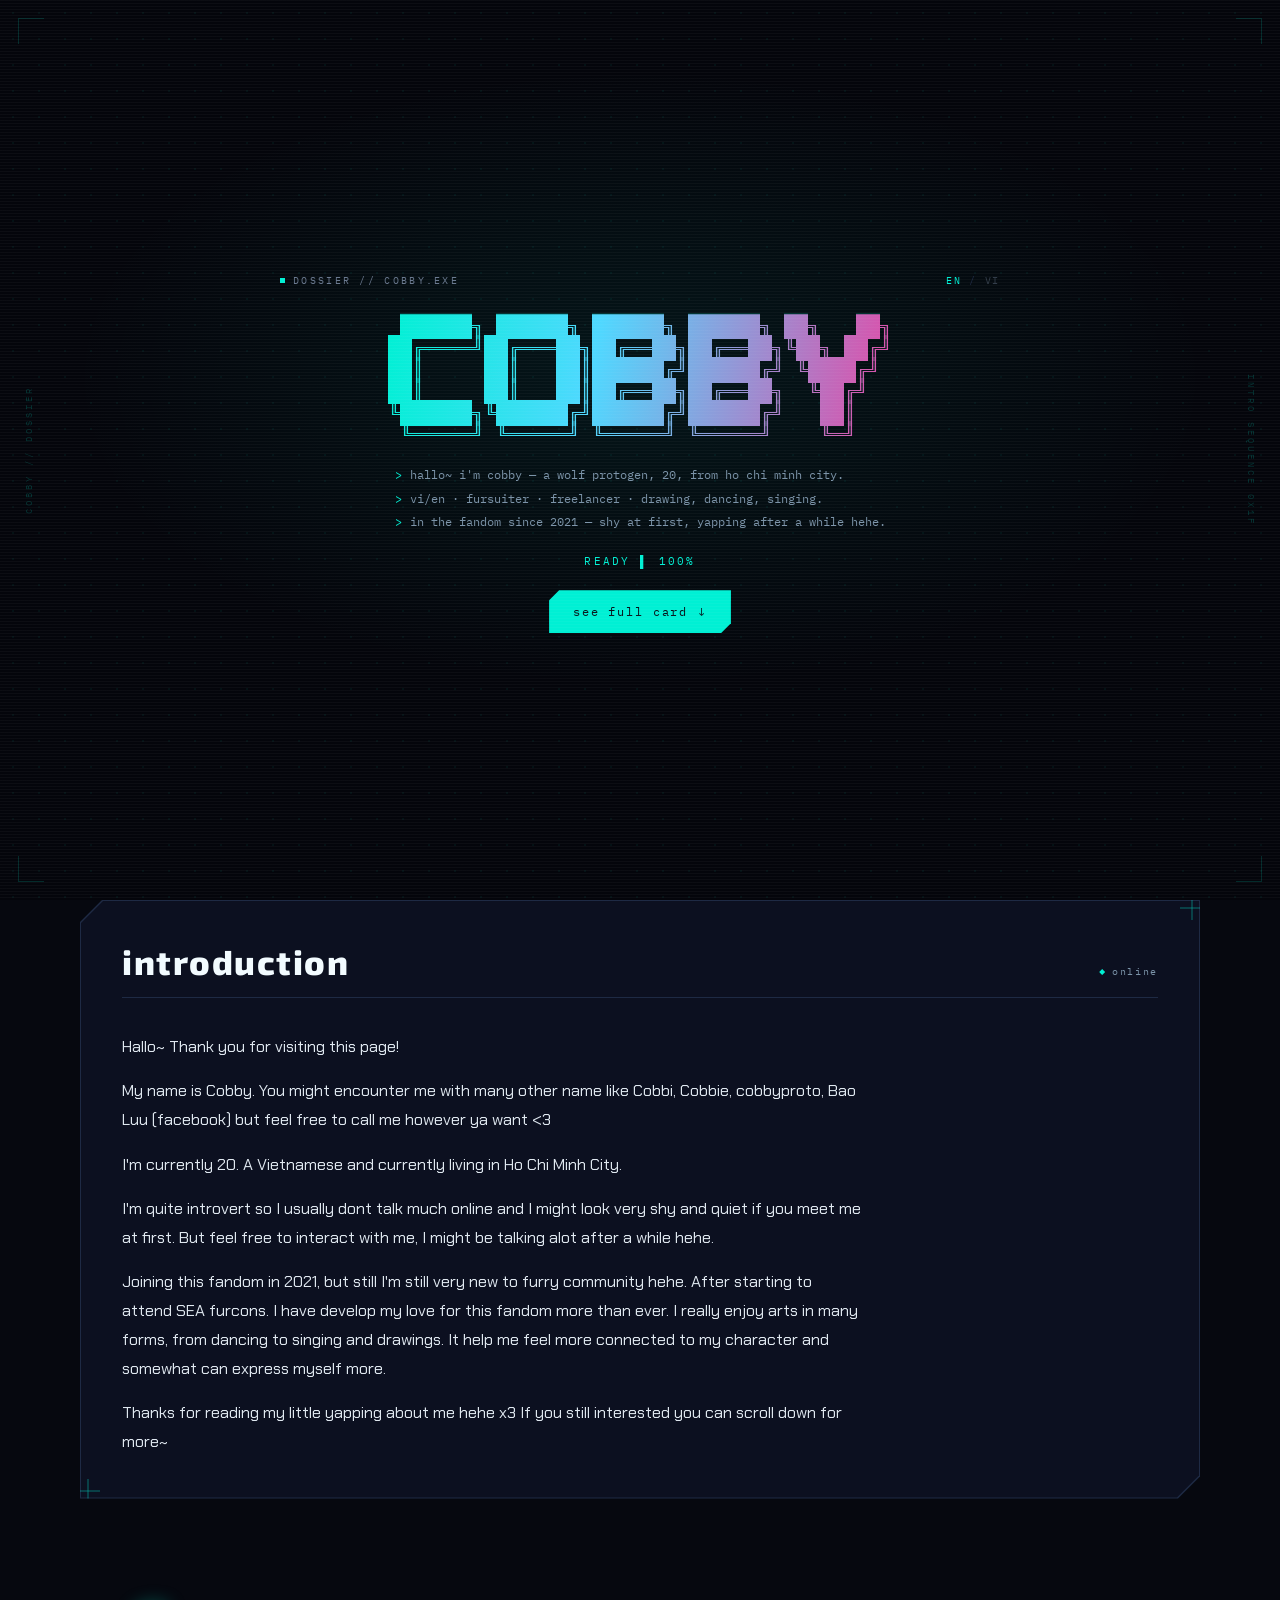
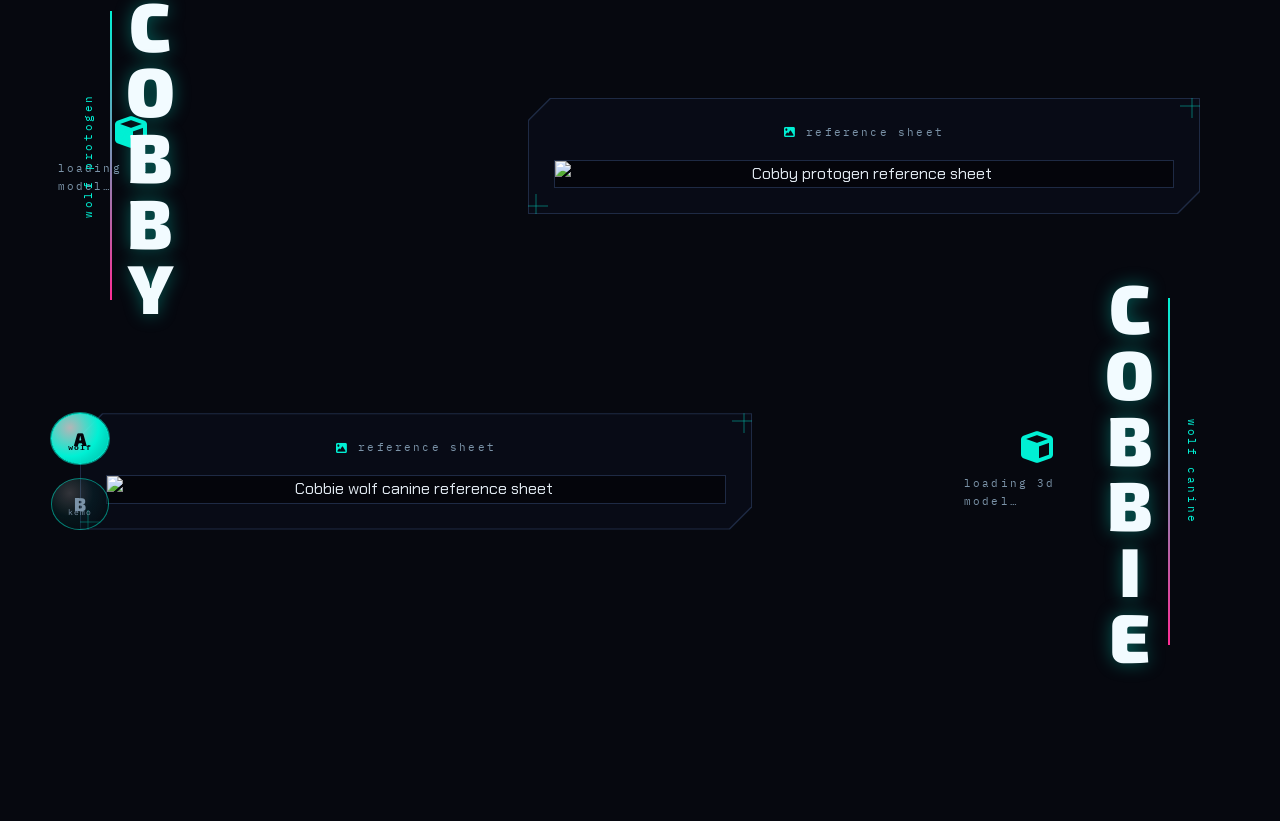
==== commit 8374f371: "feat: swap the Spotify crate for the after-dark music pod The crate and its Spotify chain are gone: " ====
--- a/index.html
+++ b/index.html
@@ -134,24 +134,28 @@
     <!-- Per-tab sheets. Each one only ever adds to style.css; nothing in them
          redefines the base tokens. Loaded in tab order so a later sheet can
          refine an earlier one without a specificity fight. -->
-    <link rel="stylesheet" href="./css/crate-widget.css">
+    <link rel="stylesheet" href="./css/pod.css">
     <link rel="stylesheet" href="./css/gaming.css">
     <link rel="stylesheet" href="./css/travel.css">
     <!-- Tier rules. Loaded after the base sheet so it can only ever narrow it,
          never fight it for the full-quality design. -->
     <link rel="stylesheet" href="./css/perf.css">
+    <!-- Hand-placed desktop offsets and rotations, kept out of style.css so the
+         composed layout there stays readable. -->
+    <link rel="stylesheet" href="./css/hero-layout.css">
 
     <!-- Motion engine. Small and load-bearing for the entrance timeline, so it
          loads everywhere; whether the smooth-scroll and 3D layers run at all is
          decided by js/perf.js below.
 
-         model-viewer is deliberately NOT here: it is 935 KB of module for two
-         optional .glb files weighing 16 MB, and it used to load on every device
-         before the visitor had asked for a single model. js/main.js injects it
-         when the tier allows it or when someone taps "show me the 3d". -->
+         model-viewer upgrades the two <model-viewer> elements in the ref sheet
+         scenes. It is deliberately listed after the page's own scripts so the
+         boot loader can see it arrive as a module, and it loads eagerly: the
+         models are part of the card, not an opt-in extra. -->
     <script src="https://cdnjs.cloudflare.com/ajax/libs/gsap/3.12.2/gsap.min.js" defer></script>
     <script src="https://cdnjs.cloudflare.com/ajax/libs/gsap/3.12.2/ScrollTrigger.min.js" defer></script>
     <script src="https://cdn.jsdelivr.net/gh/studio-freight/lenis@1.0.29/bundled/lenis.min.js" defer></script>
+    <script type="module" src="https://unpkg.com/@google/model-viewer@3.5.0/dist/model-viewer.min.js"></script>
     <script src="./js/perf.js"></script>
 
     <link rel="dns-prefetch" href="https://res.cloudinary.com">
@@ -176,6 +180,7 @@
             body.booting .name-char,
             body.booting .ios-widget,
             body.booting .social-dock,
+            body.booting .social-link,
             body.booting .scroll-hint,
             body.booting .emitter {
                 opacity: 1;
@@ -195,20 +200,75 @@
 
 <body class="lang-en booting">
 
-    <div id="global-loader" class="global-loader">
-        <div class="loader-projector" aria-hidden="true">
-            <span class="proj-bracket pb-tl"></span>
-            <span class="proj-bracket pb-tr"></span>
-            <span class="proj-bracket pb-br"></span>
-            <span class="proj-bracket pb-bl"></span>
-            <span class="proj-reticle"></span>
-            <span class="proj-scan"></span>
+    <!-- The boot screen is the introduction, not a spinner. An ASCII wordmark
+         fills with the holo gradient as the real assets settle, three lines say
+         who this is, and one arrow opens the card. Everything keeps downloading
+         behind it, so nobody sits through a fake timer.
+
+         The two <pre> layers are the same text: the dim one is the whole
+         wordmark, the lit one is clipped to the real load figure by main.js. -->
+    <div id="global-loader" class="global-loader" role="dialog" aria-modal="true"
+        aria-label="Cobby — introduction">
+        <!-- Screen furniture: corner ticks and one rotated label per edge.
+             All decoration, so it sits behind the readout, never takes a
+             pointer, and never speaks to a screen reader. -->
+        <div class="boot-decor" aria-hidden="true">
+            <span class="boot-corner bc-tl"></span>
+            <span class="boot-corner bc-tr"></span>
+            <span class="boot-corner bc-bl"></span>
+            <span class="boot-corner bc-br"></span>
+            <span class="boot-edge boot-edge-l">cobby // dossier</span>
+            <span class="boot-edge boot-edge-r">intro sequence 0x1f</span>
         </div>
-        <div class="loader-readout" role="status" aria-live="polite">
-            <span class="loader-line is-warm" id="loader-message">hi hi! give me a sec…</span>
+        <div class="boot-top">
+            <p class="boot-kicker" aria-hidden="true">
+                <span class="boot-kicker-mark"></span>dossier // cobby.exe
+            </p>
+            <button class="boot-lang" id="boot-lang" type="button" aria-label="Switch language to Vietnamese">
+                <span class="boot-lang-code" data-code="en">EN</span>
+                <span class="boot-lang-sep" aria-hidden="true">/</span>
+                <span class="boot-lang-code" data-code="vi">VI</span>
+            </button>
         </div>
-        <div class="loader-charge" aria-hidden="true"><i></i></div>
+
+        <div class="boot-art" aria-hidden="true">
+            <pre class="boot-art-layer boot-art-dim"> ██████╗ ██████╗ ██████╗ ██████╗ ██╗   ██╗
+██╔════╝██╔═══██╗██╔══██╗██╔══██╗╚██╗ ██╔╝
+██║     ██║   ██║██████╔╝██████╔╝ ╚████╔╝ 
+██║     ██║   ██║██╔══██╗██╔══██╗  ╚██╔╝  
+╚██████╗╚██████╔╝██████╔╝██████╔╝   ██║   
+ ╚═════╝ ╚═════╝ ╚═════╝ ╚═════╝    ╚═╝   </pre>
+            <pre class="boot-art-layer boot-art-lit" id="boot-art-lit"> ██████╗ ██████╗ ██████╗ ██████╗ ██╗   ██╗
+██╔════╝██╔═══██╗██╔══██╗██╔══██╗╚██╗ ██╔╝
+██║     ██║   ██║██████╔╝██████╔╝ ╚████╔╝ 
+██║     ██║   ██║██╔══██╗██╔══██╗  ╚██╔╝  
+╚██████╗╚██████╔╝██████╔╝██████╔╝   ██║   
+ ╚═════╝ ╚═════╝ ╚═════╝ ╚═════╝    ╚═╝   </pre>
+        </div>
+
+        <div class="boot-intro">
+            <p><span class="boot-prompt" aria-hidden="true">&gt;</span><span lang="en">hallo~ i'm cobby — a wolf protogen, 20, from ho chi minh city.</span><span lang="vi">chào~ mình là cobby — sói protogen, 20 tuổi, ở tp. hồ chí minh.</span></p>
+            <p><span class="boot-prompt" aria-hidden="true">&gt;</span><span lang="en">vi/en · fursuiter · freelancer · drawing, dancing, singing.</span><span lang="vi">việt &amp; anh · fursuiter · freelancer · vẽ, nhảy, hát.</span></p>
+            <p><span class="boot-prompt" aria-hidden="true">&gt;</span><span lang="en">in the fandom since 2021 — shy at first, yapping after a while hehe.</span><span lang="vi">vào fandom từ 2021 — lúc đầu hơi ngại, quen rồi nói siu nhiều hehe.</span></p>
+        </div>
+
+        <div class="boot-status" role="status">
+            <span class="boot-status-text" id="loader-message">loading</span>
+            <span class="boot-caret" aria-hidden="true">▌</span>
+            <span class="boot-percent" id="loader-percent" aria-hidden="true">0%</span>
+        </div>
+
+        <button class="boot-enter" id="boot-enter" type="button">
+            <span class="boot-enter-label">
+                <span lang="en">see full card</span><span lang="vi">xem toàn bộ thẻ</span>
+            </span>
+            <span class="boot-enter-arrow" aria-hidden="true">↓</span>
+        </button>
     </div>
+
+    <!-- The dissolve that takes the boot screen away. Sized and drawn by
+         main.js the moment the arrow is pressed, so it costs nothing on load. -->
+    <canvas id="boot-unveil" class="boot-unveil" aria-hidden="true"></canvas>
 
     <div id="special-greet-overlay" class="special-overlay hidden">
         <div class="g-blob gb1" aria-hidden="true"></div>
@@ -275,61 +335,97 @@
                     </div>
                 </div>
 
-                <!-- The live crate. Static markup on purpose: if js/music.js never
-                     loads, this is still a legible readout rather than an empty
-                     hole where the old Spotify panel used to be. music.js
-                     upgrades it into a real <audio> player. -->
-                <div class="ios-widget widget-right hud crate-widget" id="crate-widget">
-                    <div class="crate-widget-main">
-                        <div class="crate-slot is-empty" id="crate-slot" aria-hidden="true">
-                            <img alt="" class="crate-slot-art" id="crate-slot-art" width="58" height="58" loading="lazy" decoding="async">
-                            <canvas class="crate-slot-eq" id="crate-eq" width="116" height="116"></canvas>
-                            <span class="crate-slot-spin" id="crate-slot-spin" aria-hidden="true"></span>
-                            <span class="crate-slot-idle"><i class="fas fa-box-open"></i></span>
-                        </div>
-
-                        <div class="crate-widget-body">
-                            <div class="crate-widget-top">
-                                <span class="crate-badge" id="crate-badge">
+                <!-- The pod. Collapsed it is one capsule: the signal, the
+                     mix's name and a tap-to-play glass. The full instrument —
+                     screen, wheel, volume — is one press away. Static markup on
+                     purpose: with no script it is still a legible readout.
+                     music.js feeds it from a hidden YouTube frame playing the
+                     owner's *after dark* playlist. -->
+                <div class="ios-widget widget-right hud pod is-blocked is-compact" id="pod">
+                    <div class="pod-pill">
+                        <!-- The glass is the player: a real button, because a
+                             pill you tap to start is a control, not decor. -->
+                        <button class="pod-glass" type="button" id="pod-stage" aria-label="Play or pause the mix">
+                            <canvas id="pod-scope" width="288" height="44" aria-hidden="true"></canvas>
+                            <span class="pod-glass-glyph" id="pod-glyph" aria-hidden="true">
+                                <i class="fas fa-play"></i>
+                            </span>
+                            <span class="pod-glass-meta">
+                                <span class="pod-glass-title" id="pod-pill-title">after dark</span>
+                                <span class="pod-glass-state" id="pod-pill-state">
+                                    <span lang="en">tuning</span><span lang="vi">đang dò sóng</span>
+                                </span>
+                            </span>
+                        </button>
+
+                        <!-- The way to the whole instrument. It is the one key
+                             the capsule needs beyond the glass itself. -->
+                        <button class="pod-more" type="button" id="pod-more"
+                            aria-label="Show the full player" aria-expanded="false" aria-controls="pod-body">
+                            <i class="fas fa-chevron-down" aria-hidden="true"></i>
+                        </button>
+                    </div>
+
+                    <div class="pod-body" id="pod-body" hidden>
+                        <div class="pod-screen">
+                            <div class="pod-screen-bar">
+                                <span class="pod-mode" id="pod-mode">
                                     <i class="fas fa-satellite-dish" aria-hidden="true"></i>
-                                    <span id="crate-status"><span lang="en">crate idle</span><span lang="vi">thùng đang trống</span></span>
+                                    <span lang="en">tuning</span>
+                                    <span lang="vi">đang dò sóng</span>
                                 </span>
-                                <span class="crate-tier" id="crate-tier" aria-hidden="true"></span>
-                            </div>
-
-                            <div class="crate-track">
-                                <div class="track-title" id="crate-track-title">—</div>
-                                <div class="track-artist" id="crate-track-artist">—</div>
-                            </div>
-                        </div>
-                    </div>
-
-                    <!-- The mini case: the CS2 strip in miniature. It scrolls
-                         under a fixed reticle before every play, so the hero
-                         box shows the same pull the old tab used to. -->
-                    <div class="crate-case" id="crate-case" aria-hidden="true">
-                        <div class="crate-case-reel" id="crate-case-reel"></div>
-                        <div class="crate-case-reticle"></div>
-                    </div>
-
-                    <div class="crate-widget-footer">
-                        <button class="crate-btn" type="button" id="crate-play" aria-label="Play or pause the loaded track">
-                            <i class="fas fa-play" aria-hidden="true"></i>
-                        </button>
-                        <button class="crate-btn" type="button" id="crate-next" aria-label="Next song">
-                            <i class="fas fa-forward-step" aria-hidden="true"></i>
-                        </button>
-                        <button class="crate-btn" type="button" id="crate-mute" aria-label="Mute" aria-pressed="false">
-                            <i class="fas fa-volume-up" aria-hidden="true"></i>
-                        </button>
-                        <div class="crate-volume" aria-label="volume">
-                            <i class="fas fa-volume-down" aria-hidden="true"></i>
-                            <input type="range" id="crate-volume" min="0" max="100" step="1" value="5" aria-label="Volume">
-                        </div>
-                        <div class="spotify-progress-bar" role="progressbar" aria-label="track position" aria-valuemin="0" aria-valuemax="100" aria-valuenow="0">
-                            <div class="spotify-progress-fill" id="crate-progress-fill" style="width: 0%;"></div>
-                        </div>
-                        <span class="crate-clock" id="crate-current-time">0:00</span>
+                                <!-- The mix's real place in the playlist, and
+                                     the way out to YouTube for the full video. -->
+                                <a class="pod-open" id="pod-open" href="https://www.youtube.com/playlist?list=PLJESZmrEx7TM"
+                                    target="_blank" rel="noopener" aria-label="Open this mix on YouTube">
+                                    <span class="pod-seq" id="pod-seq">—</span>
+                                    <i class="fas fa-up-right-from-square" aria-hidden="true"></i>
+                                </a>
+                            </div>
+
+                            <div class="pod-meta">
+                                <div class="pod-title" id="pod-title">—</div>
+                                <div class="pod-artist" id="pod-artist">—</div>
+                            </div>
+
+                            <div class="pod-rail" id="pod-rail" role="progressbar" aria-label="mix position"
+                                aria-valuemin="0" aria-valuemax="100" aria-valuenow="0">
+                                <span class="pod-rail-fill" id="pod-rail-fill"></span>
+                            </div>
+
+                            <div class="pod-screen-foot">
+                                <span class="pod-clock" id="pod-clock">0:00</span>
+                                <span class="pod-clock" id="pod-duration">1:00:12</span>
+                            </div>
+                        </div>
+
+                        <!-- The wheel. Bands are the four gestures an iPod has:
+                             prev / next on the sides, shuffle and play in the
+                             middle. A drag across the ring seeks the mix. -->
+                        <div class="pod-wheel" id="pod-wheel">
+                            <div class="pod-ring" aria-hidden="true"></div>
+                            <button class="pod-band pod-band-prev" type="button" id="pod-prev" aria-label="Previous mix">
+                                <i class="fas fa-backward-step" aria-hidden="true"></i>
+                            </button>
+                            <button class="pod-band pod-band-next" type="button" id="pod-next" aria-label="Next mix">
+                                <i class="fas fa-forward-step" aria-hidden="true"></i>
+                            </button>
+                            <button class="pod-band pod-band-menu" type="button" id="pod-menu" aria-label="Shuffle the deck">
+                                <span class="pod-band-label" lang="en">shuffle</span>
+                                <span class="pod-band-label" lang="vi">xáo</span>
+                            </button>
+                            <button class="pod-band pod-band-play" type="button" id="pod-play" aria-label="Play or pause">
+                                <i class="fas fa-play" aria-hidden="true"></i>
+                            </button>
+                            <button class="pod-wheel-hub" type="button" id="pod-mute" aria-label="Mute" aria-pressed="false">
+                                <i class="fas fa-volume-up" aria-hidden="true"></i>
+                            </button>
+                        </div>
+
+                        <div class="pod-volume">
+                            <i class="fas fa-volume-low" aria-hidden="true"></i>
+                            <input type="range" id="pod-volume" min="0" max="100" step="1" value="10" aria-label="Volume">
+                        </div>
                     </div>
                 </div>
 
@@ -337,28 +433,34 @@
                     <span class="dock-label">find me</span>
                     <div class="social-links">
                         <a class="social-link sl-facebook" href="https://facebook.com/BasicallyCobby" target="_blank" rel="noopener" aria-label="Facebook">
+                            <span class="social-face" aria-hidden="true"></span>
                             <i class="fab fa-facebook-f" aria-hidden="true"></i>
                             <span class="social-tip">facebook</span>
                         </a>
                         <a class="social-link sl-x" href="https://x.com/ItsJacobUwU" target="_blank" rel="noopener" aria-label="Twitter / X">
+                            <span class="social-face" aria-hidden="true"></span>
                             <svg viewBox="0 0 24 24" fill="currentColor" aria-hidden="true">
                                 <path d="M18.244 2.25h3.308l-7.227 8.26 8.502 11.24H16.17l-5.214-6.817L4.99 21.75H1.68l7.73-8.835L1.254 2.25H8.08l4.713 6.231zm-1.161 17.52h1.833L7.084 4.126H5.117z" />
                             </svg>
                             <span class="social-tip">twitter / x</span>
                         </a>
                         <a class="social-link sl-discord" href="https://discordapp.com/users/1119272682953900034" target="_blank" rel="noopener" aria-label="Discord">
+                            <span class="social-face" aria-hidden="true"></span>
                             <i class="fab fa-discord" aria-hidden="true"></i>
                             <span class="social-tip">discord</span>
                         </a>
                         <a class="social-link sl-telegram" href="http://t.me/cobbyproto" target="_blank" rel="noopener" aria-label="Telegram">
+                            <span class="social-face" aria-hidden="true"></span>
                             <i class="fab fa-telegram-plane" aria-hidden="true"></i>
                             <span class="social-tip">telegram</span>
                         </a>
                         <a class="social-link sl-bump" href="https://bumpmaps.com/p/pCcKXGLJptihL" target="_blank" rel="noopener" aria-label="Bump Maps">
+                            <span class="social-face" aria-hidden="true"></span>
                             <img src="https://static.amo.co/shared/images/app-icons/location/20250123-167x167.png" alt="" width="26" height="26">
                             <span class="social-tip">bump maps</span>
                         </a>
                         <a class="social-link sl-barq" href="https://barq.app/@cobbyproto" target="_blank" rel="noopener" aria-label="Barq">
+                            <span class="social-face" aria-hidden="true"></span>
                             <svg viewBox="0 0 408 360" fill="none" xmlns="http://www.w3.org/2000/svg" aria-hidden="true">
                                 <path d="M384,47.6783738 L384,224.286416 C384,250.921324 362.438342,271.96479 336.001875,271.96479 L156.008906,271.96479 L64.5674717,330.067042 C47.9981251,342.14719 47.9981251,333.594447 47.9981251,323.799643 L47.9981251,271.96479 C21.5616577,271.96479 0,250.241284 0,224.286416 L0,47.6783738 C0,21.0434661 21.5616577,0 47.9981251,0 L335.986876,0 C363.075817,0 384,21.7235063 384,47.6783738 Z" fill="#FF6A00"></path>
                                 <g transform="translate(24.500000, 98.586845)" fill="#FFFFFF">
@@ -372,6 +474,7 @@
                             <span class="social-tip">barq</span>
                         </a>
                         <a class="social-link sl-tiktok" href="https://www.tiktok.com/@cobbyproto" target="_blank" rel="noopener" aria-label="TikTok">
+                            <span class="social-face" aria-hidden="true"></span>
                             <i class="fab fa-tiktok" aria-hidden="true"></i>
                             <span class="social-tip">tiktok</span>
                         </a>
@@ -446,33 +549,20 @@
                                     </span>
                                 </div>
                             </div>
-                            <div class="refsheet-model-panel" data-model-panel
-                                data-model-src="./assets/models/cobby.glb"
-                                data-model-name="cobby">
+                            <div class="refsheet-model-panel">
                                 <model-viewer id="cobby-model3d" class="refsheet-model-viewer"
                                     data-model-key="cobbyModel3d"
                                     alt="Cobby's 3D VRChat model"
                                     camera-orbit="-3.5deg 107.3deg 105%"
                                     shadow-intensity="1"
                                     exposure="1"
-                                    loading="lazy"
-                                    reveal="manual">
+                                    loading="lazy">
                                     <div slot="progress-bar" aria-hidden="true"></div>
                                     <div class="model3d-poster" slot="poster">
                                         <i class="fas fa-cube" aria-hidden="true"></i>
                                         <p class="model3d-poster-text">loading 3d model…</p>
                                     </div>
                                 </model-viewer>
-                                <!-- The sizes are honest: this is a Blender export,
-                                     not a web asset. Telling someone that before
-                                     they tap is the difference between a considered
-                                     choice and a stall they did not ask for. -->
-                                <button type="button" class="model3d-gate" data-model-load
-                                    aria-label="Load Cobby's 3D model, about 9 megabytes">
-                                    <span class="model3d-gate-icon" aria-hidden="true"><i class="fas fa-cube"></i></span>
-                                    <span class="model3d-gate-label">show me in 3d</span>
-                                    <span class="model3d-gate-note">~9 mb</span>
-                                </button>
                             </div>
                         </div>
 
@@ -506,30 +596,20 @@
                                 </span>
                             </div>
                             </div>
-                            <div class="refsheet-model-panel" data-model-panel
-                                data-model-src="./assets/models/cobbie.glb"
-                                data-model-name="cobbie"
-                                data-model-variants='{"2":"./assets/models/cobbie-kemo.glb"}'>
+                            <div class="refsheet-model-panel">
                                 <model-viewer id="cobbie-model3d" class="refsheet-model-viewer"
                                     data-model-key="cobbieModel3d"
                                     alt="Cobbie's 3D model"
                                     camera-orbit="-6deg 99deg 105%"
                                     shadow-intensity="1"
                                     exposure="1"
-                                    loading="lazy"
-                                    reveal="manual">
+                                    loading="lazy">
                                     <div slot="progress-bar" aria-hidden="true"></div>
                                     <div class="model3d-poster" slot="poster">
                                         <i class="fas fa-cube" aria-hidden="true"></i>
                                         <p class="model3d-poster-text">loading 3d model…</p>
                                     </div>
                                 </model-viewer>
-                                <button type="button" class="model3d-gate" data-model-load
-                                    aria-label="Load Cobbie's 3D model, about 6 megabytes">
-                                    <span class="model3d-gate-icon" aria-hidden="true"><i class="fas fa-cube"></i></span>
-                                    <span class="model3d-gate-label">show me in 3d</span>
-                                    <span class="model3d-gate-note">~6 mb</span>
-                                </button>
                             </div>
                         </div>
 
@@ -577,7 +657,7 @@
                         </div>
                     </div>
 
-                    <!-- MUSIC lives in the hero's crate widget now — there is no
+                    <!-- MUSIC lives in the hero's pod now — there is no
                          music tab. The tiny box in the hero IS the player. -->
 
                     <!-- TRAVEL — the globe. The old roadmap is still here, but the
@@ -696,6 +776,7 @@
     <script src="./js/music.js" defer></script>
     <script src="./js/gaming.js" defer></script>
     <script src="./js/travel.js" defer></script>
+    <script src="./js/hero-motion.js" defer></script>
 </body>
 
 </html>
--- a/css/style.css
+++ b/css/style.css
@@ -215,23 +215,88 @@
     background-color: var(--void);
 }
 
-.bg-slide {
+/* The strip wall.
+   The backdrop is no longer one picture fading into the next: it is a wall of
+   thumbnails cut into rows, and every row drifts on its own speed. The wall
+   underneath is turned 30°, so the rows run diagonally across the viewport
+   instead of reading as a flat filmstrip — and because it is turned, it has to
+   be larger than the viewport or the corners would show through. Its size is
+   measured in js/main.js (rotated viewport cover + a little overscan), not
+   guessed in vmax here, so a wide monitor and a tall phone both stay filled. */
+.bg-rows {
     position: absolute;
-    inset: 0;
-    width: 100%;
+    top: 50%;
+    left: 50%;
+    display: flex;
+    flex-direction: column;
+    justify-content: center;
+    transform: translate(-50%, -50%) rotate(30deg);
+    pointer-events: none;
+}
+
+/* One row of the wall. It is its own track: the DOM holds the strip twice end
+   to end, so translating it by exactly half its width loops without a seam.
+   --bg-dur is set per row by initBgSlideshow — every row runs at a different
+   speed, which is what keeps the wall from reading as a single sheet sliding. */
+.bg-row {
+    display: flex;
+    flex: 0 0 auto;
+    width: max-content;
+    height: var(--bg-row-h, 20vmax);
+    margin-bottom: var(--bg-gap, 8px);
+    animation: bg-drift var(--bg-dur, 90s) linear infinite;
+    /* One composited layer per row, held for the life of the page. The strip is
+       much wider than the viewport, so re-painting the thumbnails as they travel
+       would be the expensive way to do the same thing. */
+    will-change: transform;
+}
+
+/* Alternating rows travel the other way. The two keyframe sets differ only in
+   direction, so a row switches by class rather than by inline style. */
+.bg-row.is-rev {
+    animation-name: bg-drift-rev;
+}
+
+.bg-row img {
+    display: block;
+    flex: 0 0 auto;
+    width: calc(var(--bg-row-h, 20vmax) * 1.42);
     height: 100%;
+    margin-right: var(--bg-gap, 8px);
     object-fit: cover;
-    opacity: 0;
+    opacity: 0.34;
     filter: saturate(0.55) contrast(1.05);
-    transition: opacity 2.4s ease;
-    /* No `will-change: opacity` here on purpose. There are several of these
-       stacked full-viewport, they are only ever transitioned once every eight
-       seconds, and a permanent will-change buys nothing for a transition that
-       short while costing a full-screen composited layer each, forever. */
-}
-
-.bg-slide.loaded.active {
-    opacity: 0.32;
+    pointer-events: none;
+    user-select: none;
+}
+
+@keyframes bg-drift {
+    from {
+        transform: translate3d(0, 0, 0);
+    }
+
+    to {
+        transform: translate3d(-50%, 0, 0);
+    }
+}
+
+@keyframes bg-drift-rev {
+    from {
+        transform: translate3d(-50%, 0, 0);
+    }
+
+    to {
+        transform: translate3d(0, 0, 0);
+    }
+}
+
+/* Reduced motion: the wall is held still. It is still a wall of pictures, it
+   just does not travel. */
+@media (prefers-reduced-motion: reduce) {
+    .bg-row {
+        animation: none;
+        will-change: auto;
+    }
 }
 
 .bg-overlay {
@@ -373,13 +438,13 @@
 }
 
 /* -----------------------------------------------------------------------------
-   7. Boot loader
+   7. Boot screen
    -------------------------------------------------------------------------- */
-/* The boot loader is the projector itself warming up, not a spinner wearing the
-   site's colours: a chamfered targeting reticle, one diegetic focus scan, a short
-   cold-boot log that breaks character into Cobby's own voice at the end, and an
-   honest determinate charge line. No neon drop-shadow, no looping indeterminate
-   bar — both of those are the defaults the concept's thesis refuses. */
+/* The boot screen is the introduction, not a spinner: a terminal readout with
+   Cobby's ASCII wordmark, three lines of who this is, and one honest progress
+   figure. The wordmark is the progress bar — a lit copy is clipped to the real
+   loaded share while a holo gradient travels through it, so the colour keeps
+   shifting for as long as the assets are still arriving. */
 .global-loader {
     position: fixed;
     inset: 0;
@@ -387,12 +452,33 @@
     display: flex;
     flex-direction: column;
     align-items: center;
-    justify-content: center;
-    gap: var(--gap-4);
+    /* `safe` keeps the first line reachable if a very short viewport has to
+       scroll this screen; an unsupported browser drops the line and falls back
+       to the default start alignment, which is also fine. */
+    justify-content: safe center;
+    gap: clamp(12px, 2.2vh, 24px);
+    padding: clamp(18px, 4vw, 48px);
+    overflow-y: auto;
     background:
-        radial-gradient(ellipse 60% 46% at 50% 44%, rgba(var(--holo-1-rgb), 0.06), transparent 70%),
+        radial-gradient(rgba(var(--holo-1-rgb), 0.05) 1px, transparent 1.5px) 0 0 / 26px 26px,
+        radial-gradient(ellipse 62% 48% at 50% 42%, rgba(var(--holo-1-rgb), 0.07), transparent 72%),
         var(--void-deep);
     transition: opacity 0.7s ease, visibility 0.7s ease;
+}
+
+/* Scanlines, not a filter: a static 1px rule costs nothing on any tier and is
+   what makes the readout read as a screen instead of a div. It sits above the
+   content so the ASCII plate gets the same texture as the prose; nothing in
+   here takes pointer events. */
+.global-loader::before {
+    content: "";
+    position: absolute;
+    inset: 0;
+    z-index: 2;
+    pointer-events: none;
+    background: repeating-linear-gradient(180deg,
+            rgba(255, 255, 255, 0.03) 0 1px,
+            transparent 1px 3px);
 }
 
 .global-loader.hidden {
@@ -408,159 +494,327 @@
     display: none;
 }
 
-.loader-projector {
-    --size: clamp(68px, 20vw, 88px);
+/* --- Screen furniture ------------------------------------------------------
+   The gap around the readout was dead space. These are drawn, not interactive:
+   corner ticks, one rotated label per edge, and a wandering paw trail that
+   leads the eye down into the arrow. Everything here is behind the content
+   (z-index: -1 inside the loader's stacking context), so nothing has to be
+   layered against the wordmark. */
+.boot-decor {
+    position: absolute;
+    inset: 0;
+    z-index: -1;
+    overflow: hidden;
+    pointer-events: none;
+}
+
+.boot-corner {
+    position: absolute;
+    width: 26px;
+    height: 26px;
+    border: 1px solid rgba(var(--holo-1-rgb), 0.16);
+}
+
+.bc-tl {
+    top: 18px;
+    left: 18px;
+    border-right: 0;
+    border-bottom: 0;
+}
+
+.bc-tr {
+    top: 18px;
+    right: 18px;
+    border-left: 0;
+    border-bottom: 0;
+}
+
+.bc-bl {
+    bottom: 18px;
+    left: 18px;
+    border-right: 0;
+    border-top: 0;
+}
+
+.bc-br {
+    bottom: 18px;
+    right: 18px;
+    border-left: 0;
+    border-top: 0;
+}
+
+.boot-edge {
+    position: absolute;
+    top: 50%;
+    font-family: var(--mono);
+    font-size: 0.56rem;
+    letter-spacing: 0.34em;
+    text-transform: uppercase;
+    white-space: nowrap;
+    color: rgba(var(--holo-1-rgb), 0.18);
+    writing-mode: vertical-rl;
+}
+
+.boot-edge-l {
+    left: 22px;
+    transform: translateY(-50%) rotate(180deg);
+}
+
+.boot-edge-r {
+    right: 22px;
+    transform: translateY(-50%);
+}
+
+/* The edge labels are the first thing to go when the screen is small: the
+   readout needs the room more than the furniture does. */
+@media (max-width: 900px) {
+    .boot-edge {
+        display: none;
+    }
+}
+
+/* The top rail: the dossier plate on the left, the language key on the right.
+   It is a header, so it stretches to the frame width while everything under it
+   stays centred on its own measure. */
+.boot-top {
+    display: flex;
+    align-items: center;
+    justify-content: space-between;
+    gap: 16px;
+    width: min(720px, 100%);
+}
+
+.boot-kicker {
+    display: inline-flex;
+    align-items: center;
+    gap: 8px;
+    font-family: var(--mono);
+    font-size: 0.6rem;
+    letter-spacing: 0.24em;
+    text-transform: uppercase;
+    color: var(--faint);
+}
+
+.boot-kicker-mark {
+    width: 5px;
+    height: 5px;
+    background: var(--holo-1);
+}
+
+.boot-lang {
+    padding: 6px 0 6px 12px;
+    border: 0;
+    background: none;
+    font-family: var(--mono);
+    font-size: 0.6rem;
+    letter-spacing: 0.18em;
+    cursor: pointer;
+}
+
+.boot-lang-code {
+    color: var(--faint);
+    opacity: 0.45;
+    transition: opacity 0.2s ease, color 0.2s ease;
+}
+
+.boot-lang-sep {
+    color: var(--edge);
+}
+
+body.lang-en .boot-lang-code[data-code="en"],
+body.lang-vi .boot-lang-code[data-code="vi"] {
+    color: var(--holo-1);
+    opacity: 1;
+}
+
+.boot-lang:hover .boot-lang-code,
+.boot-lang:focus-visible .boot-lang-code {
+    color: var(--text-bright);
+}
+
+/* The ASCII plate. Two identical layers: a dim one in flow, and a lit one
+   stacked exactly over it whose clip-path is written by main.js from the real
+   load figure. Box-drawing glyphs are monospaced in every face in the stack, so
+   the six rows stay aligned without any tricks. */
+.boot-art {
     position: relative;
-    width: var(--size);
-    height: var(--size);
-}
-
-/* Registration brackets at the four corners, snapping inward as the lens locks
-   focus. Each carries two arms only; the open side faces the reticle. */
-.proj-bracket {
+    display: inline-block;
+    max-width: 100%;
+}
+
+.boot-art-layer {
+    margin: 0;
+    font-family: var(--mono);
+    font-size: clamp(6px, 3.1vw, 20px);
+    line-height: 1.08;
+    letter-spacing: 0;
+    font-variant-ligatures: none;
+    white-space: pre;
+    text-align: left;
+    user-select: none;
+}
+
+.boot-art-dim {
+    color: rgba(var(--holo-1-rgb), 0.16);
+}
+
+/* The lit copy is the charge. Its gradient travels for as long as the screen is
+   up, so the colour is always moving while the fill advances; the fill itself
+   is the real loaded share, never a loop. */
+.boot-art-lit {
     position: absolute;
-    width: 22%;
-    height: 22%;
-    border: 0 solid rgba(var(--holo-1-rgb), 0.55);
-    opacity: 0;
-    animation: proj-lock 0.5s var(--ease-out) forwards;
-}
-
-.pb-tl {
     top: 0;
     left: 0;
-    border-top-width: 2px;
-    border-left-width: 2px;
-}
-
-.pb-tr {
-    top: 0;
-    right: 0;
-    border-top-width: 2px;
-    border-right-width: 2px;
-    animation-delay: 0.08s;
-}
-
-.pb-br {
-    bottom: 0;
-    right: 0;
-    border-bottom-width: 2px;
-    border-right-width: 2px;
-    animation-delay: 0.16s;
-}
-
-.pb-bl {
-    bottom: 0;
-    left: 0;
-    border-bottom-width: 2px;
-    border-left-width: 2px;
-    animation-delay: 0.24s;
-}
-
-@keyframes proj-lock {
-    from {
+    color: transparent;
+    background: var(--holo);
+    background-size: 260% 100%;
+    -webkit-background-clip: text;
+    background-clip: text;
+    animation: boot-holo-wave 2.4s linear infinite;
+    clip-path: inset(0 100% 0 0);
+}
+
+@keyframes boot-holo-wave {
+    to {
+        background-position: 260% 50%;
+    }
+}
+
+/* The compact introduction. Mono, left-aligned, on a readable measure — the
+   same voice as the full bio, cut to three lines. */
+.boot-intro {
+    max-width: 72ch;
+    text-align: left;
+    font-family: var(--mono);
+    font-size: clamp(0.66rem, 0.42vw + 0.55rem, 0.78rem);
+    line-height: 1.75;
+    color: var(--muted);
+}
+
+.boot-intro p + p {
+    margin-top: 2px;
+}
+
+.boot-prompt {
+    margin-right: 8px;
+    color: var(--holo-1);
+}
+
+/* The status rail. `ready` is the only state change a visitor needs to hear, so
+   the live region carries the word and the percentage stays visual only. */
+.boot-status {
+    display: flex;
+    align-items: center;
+    gap: 10px;
+    font-family: var(--mono);
+    font-size: 0.66rem;
+    letter-spacing: 0.2em;
+    text-transform: uppercase;
+    color: var(--faint);
+    font-variant-numeric: tabular-nums;
+}
+
+.boot-status-text {
+    color: var(--muted);
+    transition: color 0.3s ease;
+}
+
+.global-loader.is-ready .boot-status-text {
+    color: var(--holo-1);
+}
+
+.boot-caret {
+    color: var(--holo-1);
+    animation: boot-caret 1.1s steps(2, end) infinite;
+}
+
+@keyframes boot-caret {
+    50% {
         opacity: 0;
-        transform: scale(1.5);
-    }
-
-    to {
-        opacity: 1;
-        transform: scale(1);
-    }
-}
-
-/* The iris: a chamfered square rotating slowly behind the brackets — the
-   projector's aperture turning over. */
-.proj-reticle {
-    position: absolute;
-    inset: 26%;
-    border: 1px solid rgba(var(--holo-1-rgb), 0.5);
-    clip-path: polygon(5px 0, 100% 0, 100% calc(100% - 5px), calc(100% - 5px) 100%, 0 100%, 0 5px);
-    animation: proj-iris 3.2s linear infinite;
-}
-
-@keyframes proj-iris {
-    to {
-        transform: rotate(90deg);
-    }
-}
-
-/* One focus scan sweeps the aperture, then is gone — the projector calibrating,
-   not a loader that loops forever. */
-.proj-scan {
-    position: absolute;
+    }
+}
+
+.boot-percent {
+    min-width: 4.2ch;
+    text-align: right;
+    color: var(--holo-1);
+}
+
+/* The way in. It works from the first frame — the bar is information, not a
+   lock — but it sits at half strength until the fonts and hero are in, then
+   lifts to full and nudges its arrow. Enter or ArrowDown do the same job. */
+.boot-enter {
+    display: inline-flex;
+    align-items: center;
+    gap: 10px;
+    padding: 12px 24px;
+    border: 0;
+    font-family: var(--mono);
+    font-size: 0.72rem;
+    letter-spacing: 0.16em;
+    text-transform: lowercase;
+    color: #06131a;
+    background: var(--holo-1);
+    opacity: 0.45;
+    clip-path: polygon(var(--c-sm) 0, 100% 0, 100% calc(100% - var(--c-sm)), calc(100% - var(--c-sm)) 100%, 0 100%, 0 var(--c-sm));
+    cursor: pointer;
+    transition: opacity 0.3s ease, filter 0.2s ease;
+}
+
+.global-loader.is-ready .boot-enter {
+    opacity: 1;
+}
+
+/* Brightness only — a hover transform here would move the target under the
+   pointer (and under automation) for a 1px effect that is not worth it. */
+.boot-enter:hover {
+    filter: brightness(1.12);
+}
+
+/* The chamfer clips outlines, so focus is a brightness lift plus an underline
+   drawn inside the plate. */
+.boot-enter:focus-visible {
+    outline: none;
+    filter: brightness(1.25);
+    text-decoration: underline;
+    text-underline-offset: 4px;
+}
+
+.global-loader.is-ready .boot-enter-arrow {
+    animation: boot-nudge 1.6s var(--ease-out) infinite;
+}
+
+@keyframes boot-nudge {
+    0%,
+    70%,
+    100% {
+        transform: translateY(0);
+    }
+
+    80% {
+        transform: translateY(3px);
+    }
+
+    90% {
+        transform: translateY(0);
+    }
+}
+
+/* --- The way out: a pixel dissolve -----------------------------------------
+   A full-screen canvas, sized and drawn only after the arrow is pressed.
+   main.js owns the animation: it fades the pixel field in, then eases each
+   cell's alpha away on a diagonal wave. Canvas rather than a few hundred DOM
+   cells because this has to be frame-rate smooth — one surface and one rAF
+   loop instead of hundreds of staggered transitions and composite layers. */
+.boot-unveil {
+    position: fixed;
     inset: 0;
-    background: linear-gradient(180deg,
-            transparent,
-            rgba(var(--holo-1-rgb), 0.5) 46%,
-            rgba(var(--holo-1-rgb), 0.7) 50%,
-            rgba(var(--holo-1-rgb), 0.5) 54%,
-            transparent);
-    clip-path: polygon(9px 0, 100% 0, 100% calc(100% - 9px), calc(100% - 9px) 100%, 0 100%, 0 9px);
-    animation: proj-scan 0.9s var(--ease-out) 0.15s both;
-}
-
-@keyframes proj-scan {
-    0% {
-        transform: translateY(-100%);
-        opacity: 0;
-    }
-
-    20% {
-        opacity: 1;
-    }
-
-    100% {
-        transform: translateY(100%);
-        opacity: 0;
-    }
-}
-
-.loader-readout {
-    min-height: 1.2em;
-    text-align: center;
-}
-
-.loader-line {
-    font-family: var(--mono);
-    font-size: 0.74rem;
-    letter-spacing: 0.14em;
-    text-transform: lowercase;
-    color: var(--muted);
-    transition: opacity 0.16s ease;
-}
-
-/* The last line is Cobby's own voice, not the instrument's: it drops out of
-   mono into the reading face and picks up the primary hue. Hard chrome, warm
-   words — the whole idea of the page in one swap. */
-.loader-line.is-warm {
-    font-family: var(--ui);
-    font-size: 0.82rem;
-    letter-spacing: 0.02em;
-    color: var(--holo-1);
-}
-
-.loader-charge {
-    width: min(200px, 54vw);
-    height: 2px;
-    background: var(--edge);
-    overflow: hidden;
-}
-
-.loader-charge i {
+    z-index: 10000;
     display: block;
+    width: 100%;
     height: 100%;
-    width: 100%;
-    background: var(--holo);
-    background-size: 280% 100%;
-    animation: charge-shimmer 1.4s linear infinite;
-    clip-path: inset(0 100% 0 0);
-}
-
-@keyframes charge-shimmer {
-    to {
-        background-position: 280% 50%;
-    }
+    pointer-events: none;
+    opacity: 0;
 }
 
 /* -----------------------------------------------------------------------------
@@ -844,213 +1098,6 @@
     }
 }
 
-/* Spotify / live music */
-.spotify-bar-main {
-    display: flex;
-    align-items: center;
-    gap: 12px;
-    padding: 12px 14px 10px;
-}
-
-.vinyl-container {
-    flex: none;
-}
-
-.vinyl-disc {
-    position: relative;
-    width: 54px;
-    height: 54px;
-    border-radius: 50%;
-    background:
-        repeating-radial-gradient(circle at 50% 50%, #0d1220 0 2px, #161d31 2px 3px);
-    display: grid;
-    place-items: center;
-    clip-path: none;
-    animation: disc-spin 6.5s linear infinite;
-    animation-play-state: paused;
-}
-
-.vinyl-disc.spinning {
-    animation-play-state: running;
-}
-
-/* Artwork is a courtesy, not a guarantee: Lanyard can hand back a URL that has
-   since expired, and the curated fallback pool ships none at all. With nothing
-   to show, the record gets a blank holographic label instead of a broken-image
-   glyph. Both faces share one grid cell so the swap cannot move anything. */
-.vinyl-disc::before {
-    content: "";
-    grid-area: 1 / 1;
-    width: 30px;
-    height: 30px;
-    border-radius: 50%;
-    opacity: 0;
-    background: radial-gradient(circle at 50% 50%,
-            rgba(var(--holo-2-rgb), 0.5) 0%,
-            rgba(var(--holo-1-rgb), 0.2) 56%,
-            rgba(var(--holo-1-rgb), 0.06) 78%,
-            transparent 100%),
-        var(--surface-raised);
-    box-shadow: inset 0 0 0 1px rgba(var(--holo-1-rgb), 0.32);
-    transition: opacity 0.3s ease;
-}
-
-.vinyl-disc.no-art::before {
-    opacity: 1;
-}
-
-.vinyl-cover {
-    grid-area: 1 / 1;
-    width: 30px;
-    height: 30px;
-    border-radius: 50%;
-    object-fit: cover;
-    border: 1px solid rgba(var(--holo-1-rgb), 0.35);
-}
-
-.vinyl-disc.no-art .vinyl-cover {
-    visibility: hidden;
-}
-
-.vinyl-center-hole {
-    position: absolute;
-    width: 5px;
-    height: 5px;
-    border-radius: 50%;
-    background: var(--void-deep);
-    z-index: 2;
-}
-
-@keyframes disc-spin {
-    to {
-        transform: rotate(360deg);
-    }
-}
-
-.spotify-bar-content {
-    min-width: 0;
-    flex: 1;
-}
-
-.spotify-bar-top {
-    display: flex;
-    align-items: center;
-    justify-content: space-between;
-    gap: 8px;
-    margin-bottom: 3px;
-}
-
-.spotify-badge {
-    display: flex;
-    align-items: center;
-    gap: 5px;
-    font-family: var(--mono);
-    font-size: 0.58rem;
-    letter-spacing: 0.13em;
-    color: var(--muted);
-    text-transform: uppercase;
-}
-
-.spotify-green-icon {
-    color: #1ed760;
-    font-size: 0.7rem;
-}
-
-.equalizer-bars {
-    display: flex;
-    align-items: flex-end;
-    gap: 2px;
-    height: 11px;
-}
-
-.equalizer-bars span {
-    width: 2px;
-    height: 100%;
-    background: var(--holo-1);
-    transform-origin: bottom;
-    transform: scaleY(0.22);
-}
-
-.equalizer-bars.playing span {
-    animation: eq-bounce 1s ease-in-out infinite;
-}
-
-.equalizer-bars.playing span:nth-child(2) {
-    animation-delay: 0.18s;
-    background: var(--holo-2);
-}
-
-.equalizer-bars.playing span:nth-child(3) {
-    animation-delay: 0.36s;
-}
-
-.equalizer-bars.playing span:nth-child(4) {
-    animation-delay: 0.54s;
-    background: var(--holo-3);
-}
-
-@keyframes eq-bounce {
-
-    0%,
-    100% {
-        transform: scaleY(0.2);
-    }
-
-    50% {
-        transform: scaleY(1);
-    }
-}
-
-.spotify-track-info {
-    min-width: 0;
-}
-
-.track-title {
-    font-family: var(--display);
-    font-weight: 700;
-    font-size: 0.94rem;
-    line-height: 1.25;
-    color: var(--text-bright);
-    white-space: nowrap;
-    overflow: hidden;
-    text-overflow: ellipsis;
-}
-
-.track-artist {
-    font-size: 0.76rem;
-    color: var(--muted);
-    white-space: nowrap;
-    overflow: hidden;
-    text-overflow: ellipsis;
-}
-
-.spotify-widget-footer {
-    padding: 0 14px 12px;
-}
-
-.spotify-progress-bar {
-    height: 3px;
-    background: var(--edge);
-    overflow: hidden;
-}
-
-.spotify-progress-fill {
-    height: 100%;
-    background: linear-gradient(90deg, var(--holo-1), var(--holo-2));
-    transition: width 0.9s linear;
-}
-
-.spotify-time {
-    display: flex;
-    justify-content: space-between;
-    margin-top: 5px;
-    font-family: var(--mono);
-    font-size: 0.6rem;
-    font-variant-numeric: tabular-nums;
-    letter-spacing: 0.06em;
-    color: var(--faint);
-}
-
 /* -----------------------------------------------------------------------------
    10. Social dock — the exit action, in the first viewport
    -------------------------------------------------------------------------- */
@@ -1174,6 +1221,12 @@
     height: 22px;
     border-radius: 5px;
     object-fit: contain;
+}
+
+/* The HUD face only exists in the desktop orbit, where the link becomes its own
+   chamfered panel. In the bar it is not rendered, so it never joins the grid. */
+.social-face {
+    display: none;
 }
 
 .sl-facebook {
@@ -1231,12 +1284,386 @@
 }
 
 /* -----------------------------------------------------------------------------
+   10b. Social orbit — on a pointer device the handles leave the bar
+   The bar is the phone's answer: it is the one thing a stranger has to reach
+   before scrolling, and a horizontal strip is easy to hit with a thumb. On a
+   desktop there is room to scatter the same links around the character, so
+   they read as instruments in its orbit rather than a menu under it. Same
+   markup, same links; only the composition changes above the hero breakpoint.
+   -------------------------------------------------------------------------- */
+@media (min-width: 901px) {
+    .social-dock.hud {
+        position: absolute;
+        inset: 0;
+        z-index: 12;
+        display: block;
+        max-width: none;
+        transform: none;
+        background: none;
+        clip-path: none;
+        isolation: auto;
+        pointer-events: none;
+    }
+
+    /* The dock's own HUD face and brackets would paint across the whole stage
+       once it becomes the orbit layer, so they are removed here; each node
+       carries its own panel instead. */
+    .social-dock.hud::before,
+    .social-dock.hud::after {
+        content: none;
+    }
+
+    .social-dock.hud:hover,
+    .social-dock.hud:focus-within {
+        background: none;
+    }
+
+    /* The bar's caption existed to name a menu. Seven instruments around the
+       character do not need to be told they are links — each one names itself
+       on hover — so on desktop the label is not drawn. */
+    .dock-label {
+        display: none;
+    }
+
+    /* Hand-placed offsets. Every hero element reads an optional --hx / --hy
+       pair (stage percentages, positive right/down) from css/hero-layout.css.
+       The composed position stays the fallback, so a partial or missing layout
+       file still lands everything sensibly. */
+    .hero-giant-bg {
+        left: calc(50% + var(--hx-giant, 0%));
+        top: calc(15% + var(--hy-giant, 0%));
+    }
+
+    .hero-character-stage {
+        left: var(--hx-character, 0%);
+        top: var(--hy-character, 0%);
+    }
+
+    .widget-left {
+        left: var(--hx-terminal, 0%);
+        top: calc(33% + var(--hy-terminal, 0%));
+    }
+
+    .widget-right {
+        right: calc(0% - var(--hx-pod, 0%));
+        bottom: calc(17% - var(--hy-pod, 0%));
+    }
+
+    /* Hand-placed rotation, read from the same layout file. `rotate` is its own
+       property, so it composes with the social drift's `translate` and with the
+       positioning above instead of fighting either. */
+    .hero-giant-bg {
+        rotate: var(--rot-giant, 0deg);
+    }
+
+    .hero-character-png {
+        rotate: var(--rot-character, 0deg);
+    }
+
+    .widget-left {
+        rotate: var(--rot-terminal, 0deg);
+    }
+
+    .widget-right {
+        rotate: var(--rot-pod, 0deg);
+    }
+
+    .scroll-hint {
+        rotate: var(--rot-hint, 0deg);
+    }
+
+    .sl-facebook {
+        --rot: var(--rot-facebook, 0deg);
+        rotate: var(--rot);
+    }
+
+    .sl-x {
+        --rot: var(--rot-twitter, 0deg);
+        rotate: var(--rot);
+    }
+
+    .sl-discord {
+        --rot: var(--rot-discord, 0deg);
+        rotate: var(--rot);
+    }
+
+    .sl-telegram {
+        --rot: var(--rot-telegram, 0deg);
+        rotate: var(--rot);
+    }
+
+    .sl-tiktok {
+        --rot: var(--rot-tiktok, 0deg);
+        rotate: var(--rot);
+    }
+
+    .sl-barq {
+        --rot: var(--rot-barq, 0deg);
+        rotate: var(--rot);
+    }
+
+    .sl-bump {
+        --rot: var(--rot-bump, 0deg);
+        rotate: var(--rot);
+    }
+
+    /* A tilted node should not tilt its tooltip; the label stays readable. */
+    .social-link .social-tip {
+        rotate: calc(-1 * var(--rot, 0deg));
+    }
+
+    /* The orbit hugs the figure, not the stage. The art is a constant width at
+       a given viewport height (its height is the clamp below, and the PNG is
+       very nearly square), while the stage keeps widening — anchoring the
+       nodes to the stage edges is what left them marooned on a large monitor.
+       So every offset is measured from the centre, out past the art's own
+       half-width. */
+    .social-links {
+        --node: 56px;
+        --gap: 30px;
+        --art-h: clamp(380px, 66vh, 720px);
+        --art-half: calc(var(--art-h) * 0.508);
+        position: absolute;
+        inset: 0;
+        display: block;
+        overflow: visible;
+    }
+
+    .social-link {
+        --c: 9px;
+        position: absolute;
+        width: 56px;
+        height: 56px;
+        border-right: none;
+        background: none;
+        pointer-events: auto;
+        translate: 0 0;
+        animation: social-drift var(--drift-dur, 6.4s) cubic-bezier(.34, 1.56, .64, 1) var(--drift-delay, 0s) infinite;
+        transition: color 0.25s ease, scale 0.35s cubic-bezier(.34, 1.56, .64, 1);
+    }
+
+    /* The node is two stacked chamfers: the face carries the 1px edge, its
+       ::before lays the surface inset by 1px. Neither is clipped by the link
+       itself, which is what lets the hover tooltip rise clear of the panel. */
+    .social-face {
+        display: block;
+        position: absolute;
+        inset: 0;
+        z-index: 0;
+        background: var(--edge);
+        clip-path: polygon(var(--c) 0,
+                100% 0,
+                100% calc(100% - var(--c)),
+                calc(100% - var(--c)) 100%,
+                0 100%,
+                0 var(--c));
+        transition: background-color 0.25s ease;
+    }
+
+    .social-face::before {
+        content: "";
+        position: absolute;
+        inset: 1px;
+        background: var(--surface);
+        clip-path: polygon(var(--c) 0,
+                100% 0,
+                100% calc(100% - var(--c)),
+                calc(100% - var(--c)) 100%,
+                0 100%,
+                0 var(--c));
+        transition: background-color 0.25s ease;
+    }
+
+    .social-link > i,
+    .social-link > svg,
+    .social-link > img {
+        position: relative;
+        z-index: 1;
+        animation: social-glyph-bob 4.4s ease-in-out var(--drift-delay, 0s) infinite;
+        transition: scale 0.3s cubic-bezier(.34, 1.56, .64, 1);
+    }
+
+    .social-link:hover > i,
+    .social-link:hover > svg,
+    .social-link:hover > img,
+    .social-link:focus-visible > i,
+    .social-link:focus-visible > svg,
+    .social-link:focus-visible > img {
+        scale: 1.12;
+    }
+
+    .social-link:hover,
+    .social-link:focus-visible {
+        color: var(--brand, var(--holo-1));
+        background: none;
+        scale: 1.1;
+        animation-play-state: paused;
+    }
+
+    .social-link:hover .social-face,
+    .social-link:focus-visible .social-face {
+        background: var(--brand, var(--holo-1));
+    }
+
+    .social-link:hover .social-face::before,
+    .social-link:focus-visible .social-face::before {
+        background: var(--surface-raised);
+    }
+
+    /* The global focus ring is clipped away by the chamfer, so focus widens the
+       node's own edge from 1px to 2px and lights it. In this world the edge is
+       the only elevation, so that is the focus affordance too. */
+    .social-link:focus-visible {
+        outline: none;
+    }
+
+    .social-link:focus-visible .social-face {
+        background: var(--holo-1);
+    }
+
+    .social-link:focus-visible .social-face::before {
+        inset: 2px;
+        background: var(--surface-raised);
+    }
+
+    /* The bar's hairline and travelling band have no meaning on a standalone
+       node; hover is carried by the brand edge and the face instead. */
+    .social-link::before,
+    .social-link::after {
+        content: none;
+    }
+
+    /* Scatter around the figure. The side nodes are measured from the centre
+       out past the art's own half-width, so they sit a fixed 30px off the
+       silhouette instead of drifting toward the stage edges on a wide screen.
+       Vertically they thread the gaps the instruments leave: the left column
+       runs below the terminal panel, the right column above the pod. The top
+       pair keeps to the stage corners, because the COBBY letterforms are wider
+       than the art and would run underneath it anywhere else. */
+    /* All seven ride the same offset from the figure, so the ring is one shape
+       around the art instead of two corner markers plus a column.
+
+       Vertically the values come from the stage's own geometry: the word's
+       baseline sits at ~38% and the terminal panel's band runs ~33–52% at the
+       narrow end of this breakpoint, so the left column starts below both. */
+    .sl-facebook {
+        top: calc(58% + var(--hy-facebook, 0%));
+        left: calc(50% - var(--art-half) - var(--gap) - var(--node) + var(--hx-facebook, 0%));
+        --drift-dur: 6.4s;
+        --drift-delay: -1.1s;
+        --dx: 5px;
+        --dy: -9px;
+    }
+
+    .sl-x {
+        top: calc(40% + var(--hy-twitter, 0%));
+        right: calc(50% - var(--art-half) - var(--gap) - var(--node) - var(--hx-twitter, 0%));
+        --drift-dur: 5.9s;
+        --drift-delay: -2.2s;
+        --dx: -5px;
+        --dy: -7px;
+    }
+
+    .sl-discord {
+        top: calc(52% + var(--hy-discord, 0%));
+        right: calc(50% - var(--art-half) - var(--gap) - var(--node) - var(--hx-discord, 0%));
+        --drift-dur: 6.8s;
+        --drift-delay: -0.5s;
+        --dx: -4px;
+        --dy: 8px;
+    }
+
+    .sl-telegram {
+        top: calc(66% + var(--hy-telegram, 0%));
+        right: calc(50% - var(--art-half) - var(--gap) - var(--node) - var(--hx-telegram, 0%));
+        --drift-dur: 6.1s;
+        --drift-delay: -3s;
+        --dx: -6px;
+        --dy: -6px;
+    }
+
+    /* Bump Maps drops below the pod. On the right of the figure, the pod is the
+       one instrument that reaches out to the art's edge, so this node is the
+       one that cannot use the shared row — it sits under the pod's corner. */
+    .sl-bump {
+        top: calc(88% + var(--hy-bump, 0%));
+        right: calc(50% - var(--art-half) - var(--gap) - var(--node) - var(--hx-bump, 0%));
+        --drift-dur: 6s;
+        --drift-delay: -2.4s;
+        --dx: -4px;
+        --dy: 9px;
+    }
+
+    .sl-tiktok {
+        top: calc(74% + var(--hy-tiktok, 0%));
+        left: calc(50% - var(--art-half) - var(--gap) - var(--node) + var(--hx-tiktok, 0%));
+        --drift-dur: 6.6s;
+        --drift-delay: -0.8s;
+        --dx: 6px;
+        --dy: 6px;
+    }
+
+    .sl-barq {
+        top: calc(90% + var(--hy-barq, 0%));
+        left: calc(50% - var(--art-half) - var(--gap) - var(--node) + var(--hx-barq, 0%));
+        --drift-dur: 6.5s;
+        --drift-delay: -1.6s;
+        --dx: 5px;
+        --dy: 7px;
+    }
+}
+
+@keyframes social-drift {
+
+    0%,
+    100% {
+        translate: 0 0;
+    }
+
+    50% {
+        translate: var(--dx, 0px) var(--dy, -8px);
+    }
+}
+
+/* The glyph does its own little cartoon bob inside the node: a tilt one way,
+   a dip, a smaller counter-tilt. The node's drift and this run on different
+   properties, so the two never cancel each other. */
+@keyframes social-glyph-bob {
+
+    0%,
+    100% {
+        translate: 0 0;
+        rotate: 0deg;
+    }
+
+    22% {
+        translate: 0 -3px;
+        rotate: -7deg;
+    }
+
+    43% {
+        translate: 0 1px;
+        rotate: 3deg;
+    }
+
+    62% {
+        translate: 0 -2px;
+        rotate: -3.5deg;
+    }
+
+    81% {
+        translate: 0 0.5px;
+        rotate: 1.5deg;
+    }
+}
+
+/* -----------------------------------------------------------------------------
    11. Scroll hint
    -------------------------------------------------------------------------- */
 .scroll-hint {
     position: absolute;
-    bottom: 18px;
-    left: 50%;
+    bottom: calc(18px - var(--hy-hint, 0%));
+    left: calc(50% + var(--hx-hint, 0%));
     transform: translateX(-50%);
     z-index: 4;
     color: var(--faint);
@@ -1262,6 +1689,102 @@
     50% {
         transform: translateY(7px);
         opacity: 0.95;
+    }
+}
+
+/* -----------------------------------------------------------------------------
+   11b. Hero float — idle drift and pointer parallax
+
+   Two motion layers that never fight each other: the idle bob animates
+   `translate`, the pointer response is a `transform` fed by --mx / --my set on
+   <html>, and a saved rotation stays on the `rotate` property. Composing three
+   separate properties is what lets a node bob, lean with the cursor, and keep
+   its hand-placed tilt all at once.
+
+   The pointer transform is scoped to html.hero-pointer, a class
+   js/hero-motion.js adds only while the cursor layer is running, so a touch
+   device, a reduced-motion visitor and a low tier never pay for the composited
+   layers. Without the class the base centring transforms below are untouched.
+   -------------------------------------------------------------------------- */
+@media (min-width: 901px) {
+    .hero-giant-bg {
+        --par-x: -5px;
+        --par-y: -4px;
+        --bob-x: 3px;
+        --bob-y: -4px;
+        animation: hero-bob 8s ease-in-out infinite -1s;
+    }
+
+    .hero-character-stage {
+        --par-x: 7px;
+        --par-y: 5px;
+        --bob-x: 2px;
+        --bob-y: -5px;
+        animation: hero-bob 7.2s ease-in-out infinite -2.4s;
+    }
+
+    .widget-left {
+        --par-x: 12px;
+        --par-y: 9px;
+        --bob-x: 2px;
+        --bob-y: -3px;
+        animation: hero-bob 9s ease-in-out infinite -0.6s;
+    }
+
+    .widget-right {
+        --par-x: 10px;
+        --par-y: 8px;
+        --bob-x: -2px;
+        --bob-y: -4px;
+        animation: hero-bob 8.4s ease-in-out infinite -3.2s;
+    }
+
+    /* The nodes already carry the social-drift loop, so the pointer only adds
+       depth on `transform`; their idle motion stays the existing keyframes. */
+    .social-link {
+        --par-x: 9px;
+        --par-y: 7px;
+    }
+
+    .scroll-hint {
+        --par-x: 3px;
+        --par-y: 2px;
+        --bob-x: 0px;
+        --bob-y: -3px;
+        animation: hero-bob 6s ease-in-out infinite -1.5s;
+    }
+
+    html.hero-pointer .hero-giant-bg {
+        transform: translate(-50%, -50%) translate3d(calc(var(--mx, 0) * var(--par-x)), calc(var(--my, 0) * var(--par-y)), 0);
+    }
+
+    html.hero-pointer .hero-character-stage {
+        transform: translate3d(calc(var(--mx, 0) * var(--par-x)), calc(var(--my, 0) * var(--par-y)), 0);
+    }
+
+    html.hero-pointer .widget-left,
+    html.hero-pointer .widget-right {
+        transform: translate3d(calc(var(--mx, 0) * var(--par-x)), calc(var(--my, 0) * var(--par-y)), 0);
+    }
+
+    html.hero-pointer .social-link {
+        transform: translate3d(calc(var(--mx, 0) * var(--par-x)), calc(var(--my, 0) * var(--par-y)), 0);
+    }
+
+    html.hero-pointer .scroll-hint {
+        transform: translateX(-50%) translate3d(calc(var(--mx, 0) * var(--par-x)), calc(var(--my, 0) * var(--par-y)), 0);
+    }
+}
+
+@keyframes hero-bob {
+
+    0%,
+    100% {
+        translate: 0 0;
+    }
+
+    50% {
+        translate: var(--bob-x, 0px) var(--bob-y, -3px);
     }
 }
 
@@ -1919,22 +2442,15 @@
 /* Rim glow that hugs the silhouette: the canvas is transparent around the
    model, so drop-shadow traces its outline.
 
-   `display: block` is load-bearing and was missing. Until someone taps the gate
-   this is an un-upgraded custom element, and an unknown element is `display:
-   inline` — with `width/height: 100%` doing nothing on an inline box, the panel
-   would collapse to nothing. As a block it keeps the panel's shape whether or
-   not the model-viewer module has ever loaded. */
+   `display: block` is load-bearing and must stay. model-viewer is a custom
+   element, and before its module upgrades it an unknown element is
+   `display: inline` — with `width/height: 100%` doing nothing on an inline
+   box, the panel would collapse to nothing until the module arrives. */
 .refsheet-model-viewer {
     display: block;
     width: 100%;
     height: 100%;
     --poster-color: transparent;
-}
-
-/* The rim glow is a filter over a live WebGL canvas. There is no canvas to
-   trace until the gate has been pressed, so there is nothing for it to cost and
-   nothing for it to do — it only applies once the model exists. */
-.refsheet-model-panel.is-loaded .refsheet-model-viewer {
     filter:
         drop-shadow(0 0 6px rgba(var(--holo-1-rgb), 0.55))
         drop-shadow(0 0 22px rgba(var(--holo-1-rgb), 0.3));
@@ -1953,27 +2469,6 @@
 
     .refsheet-model-panel {
         max-width: 66%;
-    }
-
-    /* The panel is narrower here and the gate has to keep clear of both the
-       sheet's edge and the A/B bubbles stacked off the outer side, so it drops
-       to a single compact row. The note stays — it is the honest half. */
-    .model3d-gate {
-        gap: 7px;
-        padding: 8px 11px;
-        font-size: 0.62rem;
-        letter-spacing: 0.1em;
-    }
-
-    .model3d-gate-icon {
-        width: 19px;
-        height: 19px;
-        font-size: 0.58rem;
-    }
-
-    .model3d-gate-note {
-        padding-left: 7px;
-        font-size: 0.55rem;
     }
 
     .refsheet-name .char-name {
@@ -2149,28 +2644,6 @@
     }
 }
 
-/* On the narrowest phones the panel is only a third of the screen wide and the
-   gate would crowd the bubbles. It loses its icon and keeps the two things that
-   matter: what it does and how much it costs. */
-@media (max-width: 460px) {
-    .model3d-gate {
-        bottom: 8%;
-        gap: 0;
-        padding: 8px 10px;
-        font-size: 0.58rem;
-        letter-spacing: 0.06em;
-    }
-
-    .model3d-gate-icon {
-        display: none;
-    }
-
-    .model3d-gate-note {
-        padding-left: 6px;
-        font-size: 0.52rem;
-    }
-}
-
 @media (prefers-reduced-motion: reduce) {
     .variant-bubble,
     .refsheet-model-panel.is-swapping::before {
@@ -2261,112 +2734,6 @@
     letter-spacing: 0.2em;
     text-transform: lowercase;
     margin: 0;
-}
-
-/* --- The 3D gate -------------------------------------------------------------
-   The two models are 9 MB and 6.5 MB of Blender export. They used to be fetched
-   at boot by everyone, including phones that would never scroll this far, and
-   parsing them was the single longest task on the page. Now nothing loads until
-   someone taps this button.
-
-   It has to read as an instrument control, not a call to action: same chamfer
-   as every panel, a hairline edge, mono type, and the holographic gradient only
-   on hover — the same contract every other interactive element on the card
-   keeps. The sizes are printed because that is the honest thing to do when
-   asking someone to spend 9 MB of their data.
-
-   It sits INSIDE `.refsheet-model-panel`, which is `pointer-events: none` so
-   clicks fall through to the reference sheet beneath, so this needs its own
-   `pointer-events: auto`. */
-.model3d-gate {
-    position: absolute;
-    left: 50%;
-    bottom: 12%;
-    z-index: 2;
-    display: flex;
-    align-items: center;
-    gap: 10px;
-    padding: 10px 16px;
-    /* Only the button is interactive, so the centring transform is free. */
-    transform: translateX(-50%);
-    pointer-events: auto;
-    font-family: var(--mono);
-    font-size: 0.68rem;
-    letter-spacing: 0.14em;
-    text-transform: lowercase;
-    white-space: nowrap;
-    color: var(--text);
-    background: rgba(8, 11, 22, 0.92);
-    clip-path: polygon(var(--c-sm) 0, 100% 0, 100% calc(100% - var(--c-sm)), calc(100% - var(--c-sm)) 100%, 0 100%, 0 var(--c-sm));
-    cursor: pointer;
-    /* The 1px edge is the same trick as `.hud`: the element's own background is
-       the edge, and an inset face is laid under it through the same clip. Doing
-       it with a border would not follow the chamfer diagonal. */
-    box-shadow: inset 0 0 0 1px var(--edge-lit);
-    transition: color 0.25s ease, background-color 0.25s ease, box-shadow 0.25s ease;
-}
-
-.model3d-gate:hover,
-.model3d-gate:focus-visible {
-    color: var(--text-bright);
-    background: rgba(12, 16, 32, 0.96);
-    box-shadow: inset 0 0 0 1px var(--holo-1);
-}
-
-.model3d-gate:focus-visible {
-    outline: 2px solid var(--holo-1);
-    outline-offset: 3px;
-}
-
-.model3d-gate-icon {
-    display: grid;
-    place-items: center;
-    flex: none;
-    width: 22px;
-    height: 22px;
-    font-size: 0.66rem;
-    color: var(--holo-1);
-    border: 1px solid rgba(var(--holo-1-rgb), 0.4);
-    clip-path: polygon(5px 0, 100% 0, 100% calc(100% - 5px), calc(100% - 5px) 100%, 0 100%, 0 5px);
-}
-
-.model3d-gate-label {
-    color: inherit;
-}
-
-.model3d-gate-note {
-    flex: none;
-    padding-left: 9px;
-    font-size: 0.6rem;
-    letter-spacing: 0.1em;
-    color: var(--faint);
-    border-left: 1px solid var(--edge);
-}
-
-/* Once the model is actually coming, the gate is gone and the poster takes over
-   the "loading" duty — one message at a time, never two. */
-.refsheet-model-panel.is-loaded .model3d-gate,
-.refsheet-model-panel.is-loading .model3d-gate {
-    display: none;
-}
-
-/* While the gate is up, model-viewer's own poster slot must stay empty: it also
-   says "loading 3d model…", and two of those stacked on one panel is a bug. The
-   poster only earns its place once the gate has been pressed. */
-.refsheet-model-panel:not(.is-loaded):not(.is-loading) .model3d-poster {
-    display: none;
-}
-
-/* And while the gate is up the viewer must not eat the tap. It is an empty,
-   un-upgraded custom element at that point, but it is also `width/height: 100%`
-   and sits on top of the button's stacking context, so it would swallow clicks
-   aimed at the gate. */
-.refsheet-model-panel:not(.is-loaded) .refsheet-model-viewer {
-    pointer-events: none;
-}
-
-.refsheet-model-panel.is-loaded .refsheet-model-viewer {
-    pointer-events: auto;
 }
 
 /* -----------------------------------------------------------------------------
@@ -3214,6 +3581,7 @@
 body.booting .name-char,
 body.booting .ios-widget,
 body.booting .social-dock,
+body.booting .social-link,
 body.booting .scroll-hint,
 body.booting .emitter {
     opacity: 0;
@@ -3482,10 +3850,6 @@
         min-width: 42px;
     }
 
-    .spotify-bar-main {
-        padding: 11px 12px 9px;
-    }
-
     .hero-character-png {
         max-width: 94%;
     }
@@ -3522,13 +3886,6 @@
         display: none;
     }
 
-    /* The gate's hover is a colour change, not a movement, but its focus ring
-       is the one thing that must still be obvious when it is the only control
-       in the panel. */
-    .model3d-gate {
-        transition: none;
-    }
-
     .giant-cobby-text {
         --aberr: 0.02em;
     }
@@ -3539,6 +3896,7 @@
     body.booting .name-char,
     body.booting .ios-widget,
     body.booting .social-dock,
+    body.booting .social-link,
     body.booting .scroll-hint,
     body.booting .emitter {
         opacity: 1 !important;
--- a/css/pod.css
+++ b/css/pod.css
@@ -0,0 +1,695 @@
+/* =============================================================================
+   THE POD — hero instrument skin
+
+   The right-hand HUD instrument is a pocket music player. At rest it is a
+   single capsule — a glass carrying the signal, the mix's title and a state
+   word — and one key opens it into the full device: a readout, a click wheel
+   and a volume dial. It is not a video player and it must never look like one:
+   there is no frame, no thumbnail and no chrome, because js/music.js runs the
+   YouTube embed entirely off-screen.
+
+   js/music.js owns every value inside, including the drawing on the canvas.
+   This file owns the shape and the material only, so the whole instrument stays
+   legible if the script never arrives: the static markup already reads as an
+   idle player.
+
+   Sizing note: collapsed, the pod is a ~58px capsule in the hero's corner. Open,
+   it is kept under ~300px tall beside the ~125px terminal panel, and every band
+   shrinks together rather than one being squeezed.
+   ========================================================================== */
+
+/* -----------------------------------------------------------------------------
+   1. The shell
+   -------------------------------------------------------------------------- */
+.pod {
+    display: flex;
+    flex-direction: column;
+    gap: 6px;
+    padding: 8px 9px 10px;
+}
+
+/* Collapsed, the whole instrument is one capsule: no screen, no wheel, no
+   volume — just the signal, the mix's name and the two keys. It stays a live
+   player, and `.pod-body[hidden]` is what actually removes the rest from the
+   layout, so the expanded pod is not merely clipped. */
+.pod.is-compact {
+    padding: 7px;
+    gap: 0;
+}
+
+/* Above the hero's mobile breakpoint the pod is a corner instrument and needs a
+   narrower column than the generic `.widget-right` clamp allows. Scoped to
+   min-width so the full-width mobile bar the base sheet gives `.ios-widget` is
+   never overridden. */
+@media (min-width: 901px) {
+    .widget-right.pod {
+        width: clamp(246px, 19vw, 288px);
+    }
+}
+
+/* -----------------------------------------------------------------------------
+   2. The capsule
+
+   Collapsed, the instrument is a pill: a bevelled glass carrying the signal,
+   the playing title and a state word, with one key that opens the rest. It is
+   the default state, because the pod's job on this card is ambience — the
+   wheel is machinery a visitor may want, not machinery they must step past.
+
+   The glass is a button. That is deliberate: a thing you tap to start a mix is
+   a control, and making it a div would leave the primary action of the
+   instrument unreachable from the keyboard.
+   -------------------------------------------------------------------------- */
+.pod-pill {
+    display: flex;
+    align-items: center;
+    gap: 6px;
+    min-width: 0;
+}
+
+.pod-glass {
+    position: relative;
+    flex: 1;
+    min-width: 0;
+    height: 44px;
+    display: flex;
+    align-items: center;
+    justify-content: flex-end;
+    gap: 7px;
+    padding: 0 4px 0 10px;
+    overflow: hidden;
+    text-align: left;
+    /* The glass: a sunk lens with a lit hairline, so the drawing inside reads
+       as an instrument face rather than as a card with a picture on it. */
+    background:
+        radial-gradient(ellipse 90% 150% at 50% 50%,
+            rgba(var(--holo-1-rgb), 0.08) 0%,
+            rgba(var(--holo-1-rgb), 0.02) 58%,
+            transparent 80%),
+        var(--surface-sunk);
+    box-shadow: inset 0 0 0 1px var(--edge-soft);
+    /* A capsule, and the only pill on the card. The wheel is round, the chips
+       are square: this shape belongs to the one thing that is a lens. */
+    border-radius: 22px;
+    cursor: pointer;
+    -webkit-tap-highlight-color: transparent;
+    transition: box-shadow 0.25s ease;
+}
+
+.pod-glass:hover,
+.pod-glass:focus-visible {
+    box-shadow: inset 0 0 0 1px var(--edge-lit);
+}
+
+#pod-scope {
+    position: absolute;
+    inset: 0;
+    width: 100%;
+    height: 100%;
+    display: block;
+    pointer-events: none;
+}
+
+/* The fade that lets the trace run to the edge without meeting it. Painted,
+   not masked: a mask would also eat the glass's own hairline. */
+.pod-glass::after {
+    content: "";
+    position: absolute;
+    inset: 0;
+    border-radius: inherit;
+    pointer-events: none;
+    background: linear-gradient(90deg,
+            transparent 0,
+            transparent 34%,
+            rgba(8, 11, 22, 0.55) 52%,
+            rgba(8, 11, 22, 0.88) 72%,
+            var(--surface-sunk) 88%);
+}
+
+.pod-glass-glyph {
+    position: relative;
+    z-index: 1;
+    order: 2;
+    flex: none;
+    display: grid;
+    place-items: center;
+    width: 22px;
+    height: 22px;
+    border-radius: 50%;
+    font-size: 0.52rem;
+    color: var(--holo-1);
+    background: rgba(var(--holo-1-rgb), 0.1);
+    box-shadow: inset 0 0 0 1px rgba(var(--holo-1-rgb), 0.32);
+    transition: color 0.25s ease, background-color 0.25s ease, box-shadow 0.25s ease;
+}
+
+.pod.is-blocked .pod-glass-glyph {
+    color: var(--holo-3);
+    background: rgba(var(--holo-3-rgb), 0.1);
+    box-shadow: inset 0 0 0 1px rgba(var(--holo-3-rgb), 0.34);
+}
+
+.pod-glass-meta {
+    position: relative;
+    z-index: 1;
+    order: 1;
+    min-width: 0;
+    max-width: calc(100% - 58px);
+    display: flex;
+    flex-direction: column;
+    gap: 0;
+    /* Sits in the capsule's dark right-hand zone, where the fade guarantees
+       the trace cannot reach it. */
+    align-items: flex-end;
+    text-align: right;
+}
+
+.pod-glass-title {
+    max-width: 100%;
+    font-family: var(--display);
+    font-weight: 700;
+    font-size: 0.74rem;
+    line-height: 1.2;
+    color: var(--text-bright);
+    white-space: nowrap;
+    overflow: hidden;
+    text-overflow: ellipsis;
+}
+
+.pod-glass-state {
+    max-width: 100%;
+    font-family: var(--mono);
+    font-size: 0.48rem;
+    line-height: 1.25;
+    letter-spacing: 0.12em;
+    text-transform: lowercase;
+    color: var(--faint);
+    white-space: nowrap;
+    overflow: hidden;
+    text-overflow: ellipsis;
+    transition: color 0.3s ease;
+}
+
+.pod.is-playing .pod-glass-state {
+    color: var(--holo-1);
+}
+
+.pod.is-blocked .pod-glass-state {
+    color: var(--holo-3);
+}
+
+/* The one key the capsule needs: open the instrument, or put it away. */
+.pod-more {
+    flex: none;
+    width: 30px;
+    height: 44px;
+    display: grid;
+    place-items: center;
+    font-size: 0.58rem;
+    color: var(--faint);
+    transition: color 0.2s ease;
+    -webkit-tap-highlight-color: transparent;
+}
+
+.pod-more:hover,
+.pod-more:focus-visible {
+    color: var(--holo-1);
+}
+
+.pod-more i {
+    pointer-events: none;
+}
+
+/* -----------------------------------------------------------------------------
+   2b. The opened instrument
+
+   The body is the rest of the device: readout, wheel, volume. It is hidden by
+   the `hidden` attribute rather than clipped, so a collapsed pod costs no
+   layout and its controls are correctly absent from the tab order.
+   -------------------------------------------------------------------------- */
+.pod-body {
+    display: flex;
+    flex-direction: column;
+    gap: 6px;
+}
+
+.pod-body[hidden] {
+    display: none;
+}
+
+/* While the wheel is being dragged, the rail turns to the sweep's gold so the
+   scrub reads as a different gesture from playback. */
+.pod.is-seeking .pod-rail-fill {
+    background: linear-gradient(90deg, var(--holo-3), var(--holo-2));
+}
+
+/* -----------------------------------------------------------------------------
+   3. The screen
+   -------------------------------------------------------------------------- */
+.pod-screen {
+    display: flex;
+    flex-direction: column;
+    gap: 4px;
+    padding: 7px 9px 6px;
+    background: var(--surface-sunk);
+    border: 1px solid var(--edge-soft);
+    /* Same chamfer as the model gates and copy keys: a cut corner, so the
+       screen reads as part of the same instrument family. */
+    clip-path: polygon(7px 0, 100% 0, 100% calc(100% - 7px), calc(100% - 7px) 100%, 0 100%, 0 7px);
+}
+
+.pod-screen-bar {
+    display: flex;
+    align-items: center;
+    justify-content: space-between;
+    gap: 6px;
+    font-family: var(--mono);
+    font-size: 0.52rem;
+    letter-spacing: 0.13em;
+    text-transform: lowercase;
+    color: var(--faint);
+}
+
+.pod-mode {
+    display: inline-flex;
+    align-items: center;
+    gap: 6px;
+    min-width: 0;
+    white-space: nowrap;
+    overflow: hidden;
+    text-overflow: ellipsis;
+    transition: color 0.3s ease;
+}
+
+.pod-mode i {
+    font-size: 0.52rem;
+    opacity: 0.8;
+}
+
+.pod.is-playing .pod-mode {
+    color: var(--holo-1);
+}
+
+/* When the browser holds the sound until a gesture, the mode line says so in
+   place — no overlay, no dialog, and it clears itself the moment the audio
+   comes up. */
+.pod.is-blocked .pod-mode {
+    color: var(--holo-3);
+}
+
+.pod-seq {
+    flex: none;
+    font-variant-numeric: tabular-nums;
+    letter-spacing: 0.08em;
+    color: var(--faint);
+    transition: color 0.2s ease;
+}
+
+/* The way out of the instrument: every mix is on YouTube, and a visitor who
+   likes one should be able to open it there in a tap. It reads as the counter
+   at rest and as a link on hover/focus. */
+.pod-open {
+    display: inline-flex;
+    align-items: center;
+    gap: 4px;
+    flex: none;
+    color: var(--faint);
+    /* The link lives in a 14px-tall bar, but a thumb still has to hit it: the
+       padding grows the target without moving the type off its baseline. */
+    padding: 5px 2px;
+    margin: -5px -2px;
+}
+
+.pod-open:hover,
+.pod-open:focus-visible {
+    color: var(--holo-1);
+}
+
+.pod-open i {
+    font-size: 0.5rem;
+    opacity: 0.75;
+}
+
+.pod-meta {
+    min-width: 0;
+    display: flex;
+    flex-direction: column;
+    gap: 1px;
+}
+
+/* The screen's own type: display face for the title so it reads at a glance
+   from across the hero, mono for everything that is a number. */
+.pod-title {
+    font-family: var(--display);
+    font-weight: 700;
+    font-size: 0.82rem;
+    line-height: 1.2;
+    color: var(--text-bright);
+    white-space: nowrap;
+    overflow: hidden;
+    text-overflow: ellipsis;
+}
+
+.pod-artist {
+    font-size: 0.66rem;
+    line-height: 1.3;
+    color: var(--muted);
+    white-space: nowrap;
+    overflow: hidden;
+    text-overflow: ellipsis;
+}
+
+/* The rail is the playhead. Filled with transform, never width: a scaleX is a
+   compositor job, a width is a layout job several times a second. */
+.pod-rail {
+    position: relative;
+    height: 2px;
+    background: var(--edge);
+    overflow: hidden;
+}
+
+.pod-rail-fill {
+    position: absolute;
+    inset: 0;
+    transform-origin: left center;
+    transform: scaleX(0);
+    background: linear-gradient(90deg, var(--holo-1), var(--holo-2));
+}
+
+.pod-screen-foot {
+    display: flex;
+    align-items: center;
+    justify-content: space-between;
+    gap: 8px;
+}
+
+.pod-clock {
+    flex: none;
+    font-family: var(--mono);
+    font-size: 0.54rem;
+    font-variant-numeric: tabular-nums;
+    letter-spacing: 0.06em;
+    color: var(--faint);
+}
+
+/* -----------------------------------------------------------------------------
+   4. The wheel
+
+   Four bands and a hub, the same gesture map an iPod has: prev and next on the
+   sides, shuffle on top, play on the bottom, and mute in the middle. The ring
+   between the hub and the rim is the scrub surface — dragging it seeks the
+   mix, which is the one thing an hour-long set needs and a track list does not.
+
+   The bands are real buttons laid over the ring; the wheel's own pointer
+   handlers see the drag first and suppress the click a drag would otherwise
+   leave behind.
+   -------------------------------------------------------------------------- */
+.pod-wheel {
+    position: relative;
+    align-self: center;
+    width: 86px;
+    height: 86px;
+    flex: none;
+    border-radius: 50%;
+    touch-action: none;
+    cursor: grab;
+    /* The body of the device: a quiet raised face, not a lit control. */
+    background:
+        radial-gradient(circle at 50% 24%,
+            rgba(255, 255, 255, 0.045) 0%,
+            transparent 58%),
+        var(--surface-raised);
+    box-shadow:
+        inset 0 0 0 1px var(--edge),
+        inset 0 1px 0 rgba(255, 255, 255, 0.05);
+}
+
+.pod-wheel:active {
+    cursor: grabbing;
+}
+
+/* A turned-metal rim. The conic highlight gives the ring a place the eye reads
+   as "this rotates", even while the finger is still. */
+.pod-ring {
+    position: absolute;
+    inset: 5px;
+    border-radius: 50%;
+    pointer-events: none;
+    background: conic-gradient(from 210deg,
+            transparent 0deg,
+            rgba(var(--holo-1-rgb), 0.16) 40deg,
+            transparent 96deg,
+            transparent 200deg,
+            rgba(var(--holo-2-rgb), 0.12) 240deg,
+            transparent 300deg);
+    opacity: 0.9;
+}
+
+/* Bands: the four gestures, each pinned to the middle of the ring at its own
+   compass point. Placement is polar — centre of the wheel, then one translate
+   out to the ring — so the bands stay centred on the metal at any wheel size
+   instead of drifting toward the rim as the box shrinks. */
+.pod-band {
+    position: absolute;
+    left: 50%;
+    top: 50%;
+    display: grid;
+    place-items: center;
+    width: 30px;
+    height: 26px;
+    margin: -13px 0 0 -15px;
+    font-size: 0.58rem;
+    color: var(--muted);
+    transition: color 0.2s ease;
+    -webkit-tap-highlight-color: transparent;
+}
+
+.pod-band i {
+    font-size: 0.58rem;
+    pointer-events: none;
+}
+
+.pod-band:hover {
+    color: var(--holo-1);
+}
+
+.pod-band:active {
+    color: var(--text-bright);
+}
+
+.pod-band-label {
+    font-family: var(--mono);
+    font-size: 0.46rem;
+    letter-spacing: 0.14em;
+    text-transform: lowercase;
+    pointer-events: none;
+}
+
+/* Ring radius: (86 - 32) / 2 = 27, the midpoint between hub and rim. */
+.pod-band-prev {
+    transform: translateX(-27px);
+}
+
+.pod-band-next {
+    transform: translateX(27px);
+}
+
+.pod-band-menu {
+    transform: translateY(-25px);
+}
+
+.pod-band-play {
+    transform: translateY(25px);
+}
+
+.pod.is-playing .pod-band-play {
+    color: var(--holo-1);
+}
+
+/* The hub. Mute lives here; it shows the state it owns. While the browser
+   holds the sound it is the one key that lets it out, and it says so. */
+.pod-wheel-hub {
+    position: absolute;
+    left: 50%;
+    top: 50%;
+    width: 32px;
+    height: 32px;
+    margin: -16px 0 0 -16px;
+    display: grid;
+    place-items: center;
+    border-radius: 50%;
+    font-size: 0.62rem;
+    color: var(--faint);
+    background: var(--surface);
+    box-shadow:
+        inset 0 0 0 1px var(--edge),
+        0 0 0 1px rgba(0, 0, 0, 0.35);
+    transition: color 0.22s ease, box-shadow 0.22s ease;
+}
+
+.pod-wheel-hub:hover {
+    color: var(--holo-1);
+    box-shadow:
+        inset 0 0 0 1px var(--edge-lit),
+        0 0 0 1px rgba(0, 0, 0, 0.35);
+}
+
+.pod.is-blocked .pod-wheel-hub {
+    color: var(--holo-3);
+    box-shadow:
+        inset 0 0 0 1px rgba(var(--holo-3-rgb), 0.5),
+        0 0 0 1px rgba(0, 0, 0, 0.35);
+}
+
+.pod-wheel-hub[aria-pressed="true"] {
+    color: var(--holo-2);
+    box-shadow:
+        inset 0 0 0 1px rgba(var(--holo-2-rgb), 0.55),
+        0 0 0 1px rgba(0, 0, 0, 0.35);
+}
+
+/* Muted glyph gets the same struck-through treatment the icon carries
+   everywhere else on the card, so the state is legible without a label. */
+.pod-wheel-hub i {
+    position: relative;
+}
+
+.pod-wheel-hub[aria-pressed="true"] i::after {
+    content: "";
+    position: absolute;
+    left: 50%;
+    top: 50%;
+    width: 140%;
+    height: 1px;
+    background: currentColor;
+    transform: translate(-50%, -50%) rotate(-45deg);
+}
+
+/* -----------------------------------------------------------------------------
+   5. Volume
+   -------------------------------------------------------------------------- */
+.pod-volume {
+    display: flex;
+    align-items: center;
+    gap: 8px;
+    padding: 0 2px;
+}
+
+.pod-volume > i {
+    flex: none;
+    font-size: 0.5rem;
+    color: var(--faint);
+}
+
+.pod-volume input[type="range"] {
+    -webkit-appearance: none;
+    appearance: none;
+    flex: 1;
+    height: 3px;
+    margin: 0;
+    background: linear-gradient(90deg, var(--holo-1), var(--holo-2));
+    outline: none;
+    cursor: pointer;
+}
+
+.pod-volume input[type="range"]::-webkit-slider-thumb {
+    -webkit-appearance: none;
+    appearance: none;
+    width: 9px;
+    height: 9px;
+    border-radius: 0;
+    background: var(--text-bright);
+    border: 1px solid var(--edge-lit);
+    transform: rotate(45deg);
+    cursor: grab;
+}
+
+.pod-volume input[type="range"]::-moz-range-thumb {
+    width: 9px;
+    height: 9px;
+    border-radius: 0;
+    background: var(--text-bright);
+    border: 1px solid var(--edge-lit);
+    transform: rotate(45deg);
+    cursor: grab;
+}
+
+.pod-volume input[type="range"]::-moz-range-track {
+    height: 3px;
+    background: var(--edge);
+}
+
+/* -----------------------------------------------------------------------------
+   6. Narrow phones
+
+   Below 460px the hero instruments already collapse to full-width bars. The pod
+   keeps its signal window, its screen and its wheel — the window and the wheel
+   just tighten, because they are the two surfaces a thumb has to hit.
+   -------------------------------------------------------------------------- */
+@media (max-width: 460px) {
+    .pod {
+        padding: 8px 8px 9px;
+        gap: 7px;
+    }
+
+    .pod-glass {
+        height: 40px;
+    }
+
+    .pod-more {
+        height: 40px;
+    }
+
+    .pod-wheel {
+        width: 80px;
+        height: 80px;
+    }
+
+    .pod-wheel-hub {
+        width: 30px;
+        height: 30px;
+        margin: -15px 0 0 -15px;
+    }
+
+    .pod-band-prev {
+        transform: translateX(-25px);
+    }
+
+    .pod-band-next {
+        transform: translateX(25px);
+    }
+
+    .pod-band-menu {
+        transform: translateY(-23px);
+    }
+
+    .pod-band-play {
+        transform: translateY(23px);
+    }
+
+    .pod-title {
+        font-size: 0.78rem;
+    }
+}
+
+/* -----------------------------------------------------------------------------
+   7. Reduced motion and the tier governor
+
+   The drawing is a still frame on both: same graticule, same trace, no sweep
+   travel. js/music.js stops the loop itself; these rules only take the CSS
+   motion out so the frozen frame is not half-animated.
+   -------------------------------------------------------------------------- */
+@media (prefers-reduced-motion: reduce) {
+    .pod-mode,
+    .pod-seq,
+    .pod-wheel-hub,
+    .pod-band {
+        transition: none;
+    }
+}
+
+html.perf-lowish .pod-mode,
+html.perf-lowish .pod-seq,
+html.perf-lowish .pod-wheel-hub,
+html.perf-lowish .pod-band {
+    transition: none;
+}
--- a/css/perf.css
+++ b/css/perf.css
@@ -48,13 +48,12 @@
      4.  Balanced: halos and shadows
      5.  Balanced: the full-viewport fixed layers
      5b. Balanced: long transitions
-     6.  Balanced: the 3D panels
-     7.  Lite: static, calm, still this card
-     8.  Lite: the background stack
-     9.  Lite: hero, emitter and instruments
-    10.  Lite: content surfaces
-    11.  Reduced motion, on top of the tier
-    12.  Feature support guards
+     6.  Lite: static, calm, still this card
+     7.  Lite: the background stack
+     8.  Lite: hero, emitter and instruments
+     9.  Lite: content surfaces
+     10.  Reduced motion, on top of the tier
+     11.  Feature support guards
    ========================================================================== */
 
 /* -----------------------------------------------------------------------------
@@ -98,30 +97,24 @@
 
    What is deliberately NOT killed here:
      panel-in        a tab change, and it runs once
-     proj-lock/scan  the boot loader, which is gone within a second
+     boot fill       the boot screen's clip is written by JS from real progress;
+                     only its decorative gradient travel is stopped below
      model-swap-flare  feedback for a press the visitor just made
      marker-glow     only on the "upcoming" roadmap markers
      hover states    the underline travel, the card glow — those are responses
    Anything that answers something the visitor did is kept; anything that only
    moves because it is alive is stopped. */
 html.perf-lowish .scan-sweep,
-html.perf-lowish .equalizer-bars.playing span,
-html.perf-lowish .vinyl-disc.spinning,
 html.perf-lowish .term-blinking-cursor,
 html.perf-lowish .status-indicator .dot,
 html.perf-lowish .scroll-hint i,
 html.perf-lowish .variant-bubble,
 html.perf-lowish .refsheet-model-panel::before,
-html.perf-lowish .proj-reticle,
-html.perf-lowish .loader-charge i,
+html.perf-lowish .boot-art-lit,
+html.perf-lowish .boot-caret,
+html.perf-lowish .boot-enter-arrow,
 html.perf-lowish body:not(.booting) .giant-cobby-text {
     animation: none;
-}
-
-/* The vinyl still needs to read as a record, not as a static circle: with the
-   spin gone the label keeps the state the rotation was carrying. */
-html.perf-lowish .vinyl-disc.spinning {
-    box-shadow: 0 0 0 1px rgba(var(--holo-1-rgb), 0.22);
 }
 
 /* `aberration-settle` is the entrance, not a loop — it resolves the three
@@ -165,6 +158,24 @@
 html.perf-lowish .social-link:hover::before,
 html.perf-lowish .social-link:focus-visible::before {
     opacity: 1;
+}
+
+/* The orbit nodes drift on a loop, and a loop is exactly what this tier does
+   not pay for: translation animations running forever in the first viewport.
+   They land in place and stay there. Scoped to the orbit breakpoint because
+   below it the links are cells of the bar and have no animation. */
+@media (min-width: 901px) {
+    html.perf-lowish .social-link,
+    html.perf-lowish .social-link > i,
+    html.perf-lowish .social-link > svg,
+    html.perf-lowish .social-link > img,
+    html.perf-lowish .hero-giant-bg,
+    html.perf-lowish .hero-character-stage,
+    html.perf-lowish .widget-left,
+    html.perf-lowish .widget-right,
+    html.perf-lowish .scroll-hint {
+        animation: none;
+    }
 }
 
 /* The last two places that were still animating `background-position`. Both are
@@ -215,7 +226,7 @@
             transparent 78%);
 }
 
-html.perf-lowish .refsheet-model-panel.is-loaded .refsheet-model-viewer {
+html.perf-lowish .refsheet-model-viewer {
     filter: drop-shadow(0 0 14px rgba(var(--holo-1-rgb), 0.4));
 }
 
@@ -264,10 +275,10 @@
         repeating-linear-gradient(90deg, rgba(var(--holo-1-rgb), 0.045) 0 1px, transparent 1px 72px);
 }
 
-/* The slideshow's `filter` is a saturate/contrast pair over a full-viewport
-   image. The scrim above it already darkens and tints the whole stack, so the
-   filter is doing very little that the scrim is not. */
-html.perf-lowish .bg-slide {
+/* The strip wall's `filter` is a saturate/contrast pair on every thumbnail.
+   The scrim above it already darkens and tints the whole stack, so the filter
+   is doing very little that the scrim is not. */
+html.perf-lowish .bg-row img {
     filter: saturate(0.55);
 }
 
@@ -291,18 +302,9 @@
    because most of this card's transitions are already short hover feedback and
    a global cap would be a blunt instrument aimed at the wrong targets.
 
-   The progress bar is the one that actually matters: it animates `width`, which
-   is a layout property, so every step of that 0.9s fade re-lays-out the widget
-   footer. Shortening it does not stop the layout, but it stops it lasting most
-   of a second, and the bar is driven by a poll that already runs slower here. */
-html.perf-lowish .bg-slide {
-    transition-duration: 0.4s;
-}
-
-html.perf-lowish .spotify-progress-fill {
-    transition-duration: 0.2s;
-}
-
+   The pod's rail is a `transform: scaleX()` on a compositor layer, so it has
+   no layout cost to cap; its drawing is a canvas whose loop js/music.js stops
+   outright on this tier. */
 html.perf-lowish .dock,
 html.perf-lowish .refsheet-image,
 html.perf-lowish .lang-btn,
@@ -319,18 +321,7 @@
 }
 
 /* -----------------------------------------------------------------------------
-   6. Balanced: the 3D panels
-   -------------------------------------------------------------------------- */
-/* The gate button is the only way to the models on this tier, so it stays and
-   stays prominent. What goes is its hover transition length and the backdrop
-   work behind it — the button sits on an opaque background of its own, so the
-   blur is invisible anyway. */
-html.perf-lowish .model3d-gate {
-    transition: color 0.2s ease, box-shadow 0.2s ease;
-}
-
-/* -----------------------------------------------------------------------------
-   7. Lite: static, calm, still this card
+   6. Lite: static, calm, still this card
    -------------------------------------------------------------------------- */
 /* Lite is not "the same page, slower". It is the same page standing still.
 
@@ -345,12 +336,12 @@
    stranger arriving on an old phone still needs to reach a handle. Nothing here
    touches their layout, opacity or visibility. */
 
-/* --- 7a. No infinite animation, anywhere ---------------------------------- */
+/* --- 6a. No infinite animation, anywhere ---------------------------------- */
 /* This is a blanket kill rather than a list, because "no infinite animation at
    all" has to be true by construction on this tier — a new loop added later
-   must not silently come back here. One-shot animations (the loader, panel-in,
-   the gate's own press feedback) are allowed to finish: they are bounded work
-   that ends, not work that repeats. */
+   must not silently come back here. One-shot animations (the loader,
+   panel-in) are allowed to finish: they are bounded work that ends, not work
+   that repeats. */
 html[data-perf="lite"] *,
 html[data-perf="lite"] *::before,
 html[data-perf="lite"] *::after {
@@ -360,16 +351,6 @@
 
 /* ...and the specific loops that have a sensible resting state get one, so the
    single frame they are allowed to play does not land mid-pose. */
-html[data-perf="lite"] .equalizer-bars.playing span {
-    animation: none;
-    transform: scaleY(0.22);
-}
-
-html[data-perf="lite"] .vinyl-disc,
-html[data-perf="lite"] .vinyl-disc.spinning {
-    animation: none;
-}
-
 html[data-perf="lite"] .status-indicator .dot,
 html[data-perf="lite"] .term-blinking-cursor {
     animation: none;
@@ -379,8 +360,9 @@
 html[data-perf="lite"] .scroll-hint i,
 html[data-perf="lite"] .variant-bubble,
 html[data-perf="lite"] .refsheet-model-panel::before,
-html[data-perf="lite"] .proj-reticle,
-html[data-perf="lite"] .loader-charge i,
+html[data-perf="lite"] .boot-art-lit,
+html[data-perf="lite"] .boot-caret,
+html[data-perf="lite"] .boot-enter-arrow,
 html[data-perf="lite"] body:not(.booting) .giant-cobby-text {
     animation: none;
 }
@@ -432,7 +414,7 @@
 }
 
 /* -----------------------------------------------------------------------------
-   8. Lite: the background stack
+   7. Lite: the background stack
    -------------------------------------------------------------------------- */
 /* The scan sweep is a 190px bar travelling the full height of the viewport for
    thirteen seconds at a time. It is pure atmosphere, it is one of the four
@@ -453,22 +435,28 @@
     mask-image: none;
 }
 
-/* The slideshow's filter goes entirely, and the slide is held at a fixed
-   opacity so the one fade it gets is the one that puts it on screen. main.js
-   also skips the rotation on this tier; this is the belt to that braces. */
-html[data-perf="lite"] .bg-slide {
-    filter: none;
+/* The per-thumbnail filter goes entirely, and the wall is held still. That is
+   the tier contract: no infinite animation on lite. main.js also builds fewer,
+   larger rows here; this is the belt to that braces. */
+html[data-perf="lite"] .bg-row img {
+    filter: none;
+}
+
+html[data-perf="lite"] .bg-row {
+    animation: none;
+    will-change: auto;
 }
 
 html[data-perf="lite"] .bg-slideshow {
-    /* One slide, painted once. Nothing here is going to change its opacity
-       again, so the browser never has to blend the stack under the page. */
+    /* A static wall, painted once. Nothing here is going to move or change its
+       opacity again, so the browser never has to re-blend the stack under the
+       page. */
     contain: strict;
     contain-intrinsic-size: 100vw 100vh;
 }
 
 /* -----------------------------------------------------------------------------
-   9. Lite: hero, emitter and instruments
+   8. Lite: hero, emitter and instruments
    -------------------------------------------------------------------------- */
 /* The character keeps its shape and its place; it loses the blur pass that
    traces its silhouette. The emitter pool and rim below it still ground it, so
@@ -506,16 +494,15 @@
 }
 
 /* -----------------------------------------------------------------------------
-   10. Lite: content surfaces
+   9. Lite: content surfaces
    -------------------------------------------------------------------------- */
 /* No blur filters survive on this tier. The model panel's aura was the last
-   one standing, and the panel is not even populated until the gate is pressed,
-   so it is simply not drawn until then. */
+   one standing, so it is simply not drawn. */
 html[data-perf="lite"] .refsheet-model-panel::before {
     display: none;
 }
 
-html[data-perf="lite"] .refsheet-model-panel.is-loaded .refsheet-model-viewer {
+html[data-perf="lite"] .refsheet-model-viewer {
     filter: none;
 }
 
@@ -553,7 +540,7 @@
 }
 
 /* -----------------------------------------------------------------------------
-   11. Reduced motion, on top of the tier
+   10. Reduced motion, on top of the tier
    -------------------------------------------------------------------------- */
 /* `prefers-reduced-motion` is not a tier — a desktop with the setting on still
    gets the `full` composition — so these rules are keyed on the attribute, not
@@ -571,6 +558,23 @@
     display: none;
 }
 
+/* Reduced motion is not a tier: the orbit nodes keep their scatter, but the
+   endless drifts are the one thing the setting exists to stop. They hold
+   still. Scoped to the orbit breakpoint, where the animation exists at all. */
+@media (min-width: 901px) {
+    html[data-perf-rm="1"] .social-link,
+    html[data-perf-rm="1"] .social-link > i,
+    html[data-perf-rm="1"] .social-link > svg,
+    html[data-perf-rm="1"] .social-link > img,
+    html[data-perf-rm="1"] .hero-giant-bg,
+    html[data-perf-rm="1"] .hero-character-stage,
+    html[data-perf-rm="1"] .widget-left,
+    html[data-perf-rm="1"] .widget-right,
+    html[data-perf-rm="1"] .scroll-hint {
+        animation: none;
+    }
+}
+
 /* The band is gone, so the dock's active underline is the painted gradient. */
 html[data-perf-rm="1"] .dock-btn.active::before {
     opacity: 1;
@@ -582,7 +586,7 @@
 }
 
 /* -----------------------------------------------------------------------------
-   12. Feature support guards
+   11. Feature support guards
    -------------------------------------------------------------------------- */
 /* A browser that has never heard of `content-visibility` would otherwise be
    left with the property silently doing nothing, which is the correct
--- a/css/hero-layout.css
+++ b/css/hero-layout.css
@@ -0,0 +1,46 @@
+/* =============================================================================
+   HERO LAYOUT — hand-placed desktop offsets
+
+   Percentages of the hero stage (positive right / down) and degrees of
+   rotation, layered on the composed positions in css/style.css. Desktop only.
+   ========================================================================== */
+@media (min-width: 901px) {
+  :root {
+    --hx-giant: 0%;
+    --hy-giant: 0%;
+    --rot-giant: 0deg;
+    --hx-character: 0%;
+    --hy-character: 0%;
+    --rot-character: 0deg;
+    --hx-terminal: 2.945%;
+    --hy-terminal: -0.543%;
+    --rot-terminal: 3.845deg;
+    --hx-pod: -7.219%;
+    --hy-pod: -0.95%;
+    --rot-pod: 0.725deg;
+    --hx-facebook: 2.659%;
+    --hy-facebook: -1.762%;
+    --rot-facebook: 6.167deg;
+    --hx-twitter: -0.57%;
+    --hy-twitter: -3.797%;
+    --rot-twitter: -10.915deg;
+    --hx-discord: -2.659%;
+    --hy-discord: 1.898%;
+    --rot-discord: 7.1deg;
+    --hx-telegram: -18.902%;
+    --hy-telegram: 21.692%;
+    --rot-telegram: -6.278deg;
+    --hx-tiktok: 2.47%;
+    --hy-tiktok: 1.898%;
+    --rot-tiktok: -4.413deg;
+    --hx-barq: 14.818%;
+    --hy-barq: -0.949%;
+    --rot-barq: 4.262deg;
+    --hx-bump: -8.738%;
+    --hy-bump: -67.653%;
+    --rot-bump: 4.93deg;
+    --hx-hint: 0%;
+    --hy-hint: 0%;
+    --rot-hint: 0deg;
+  }
+}
